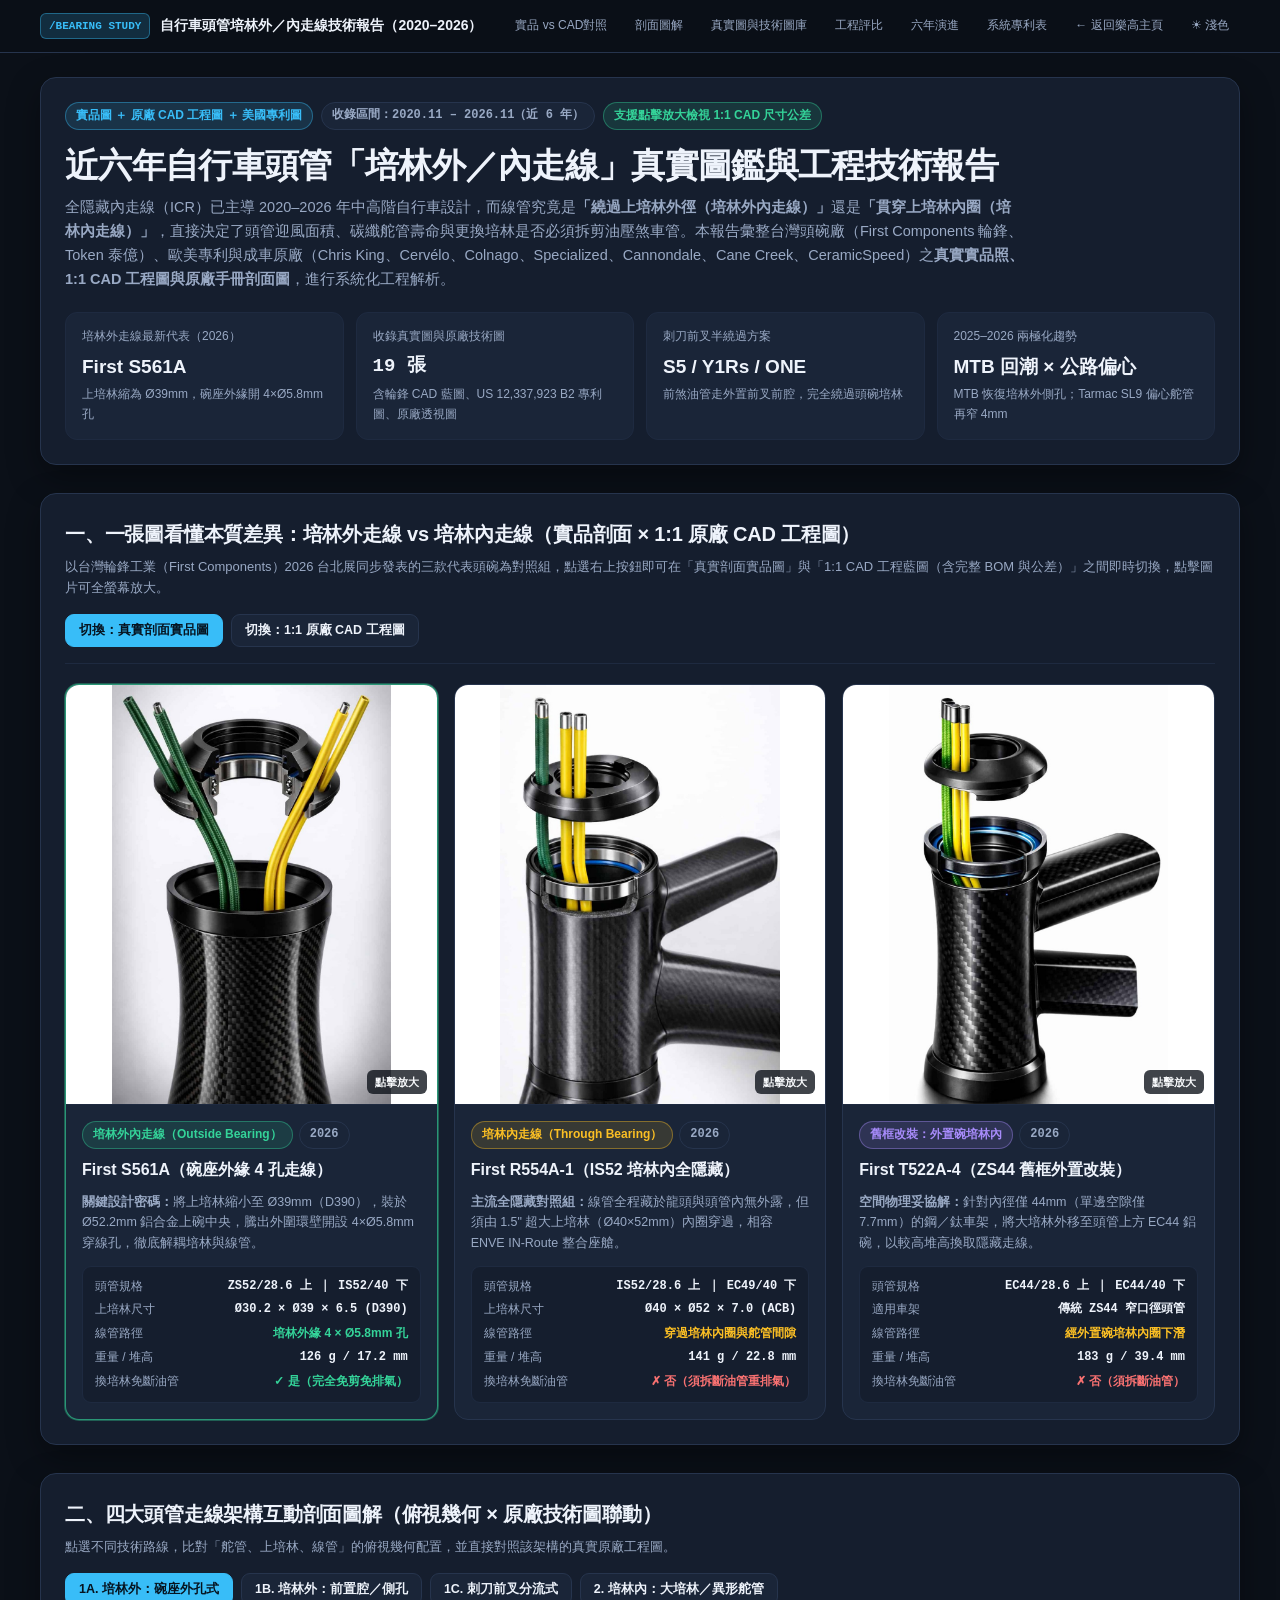
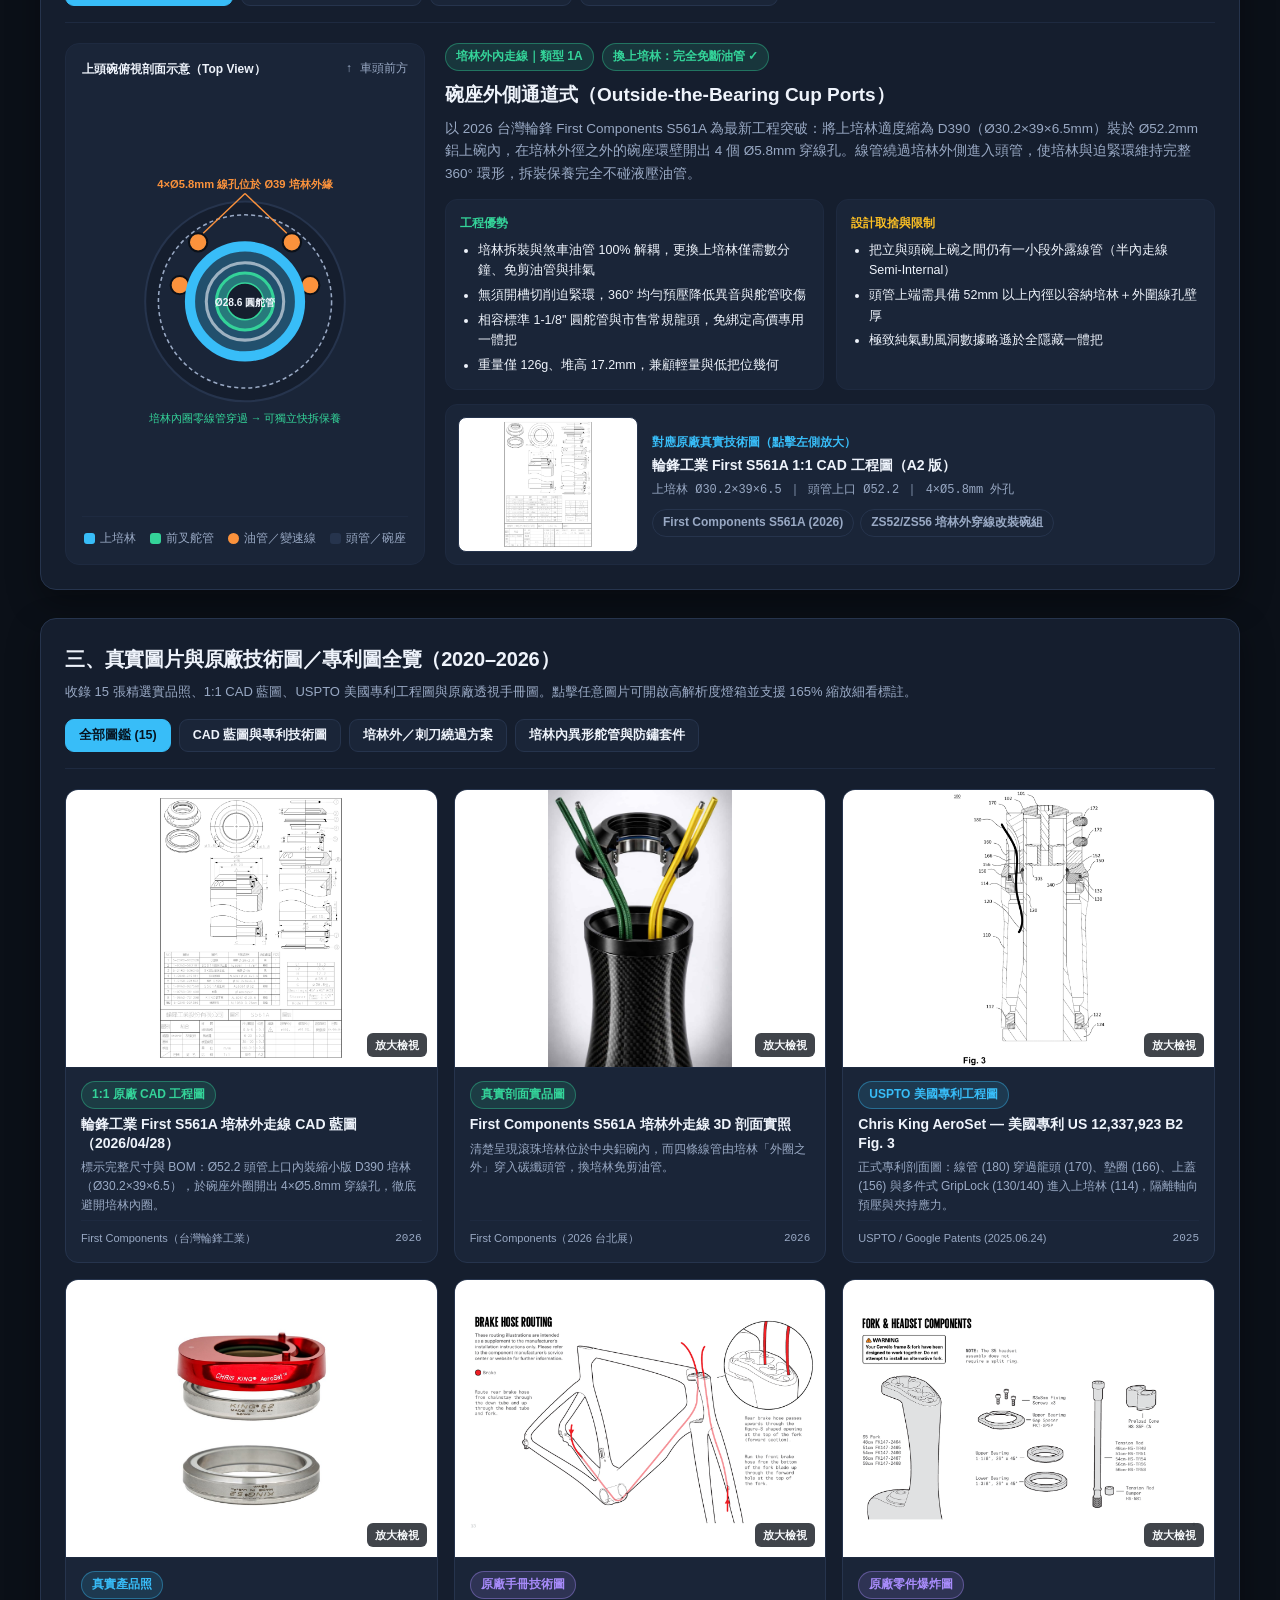
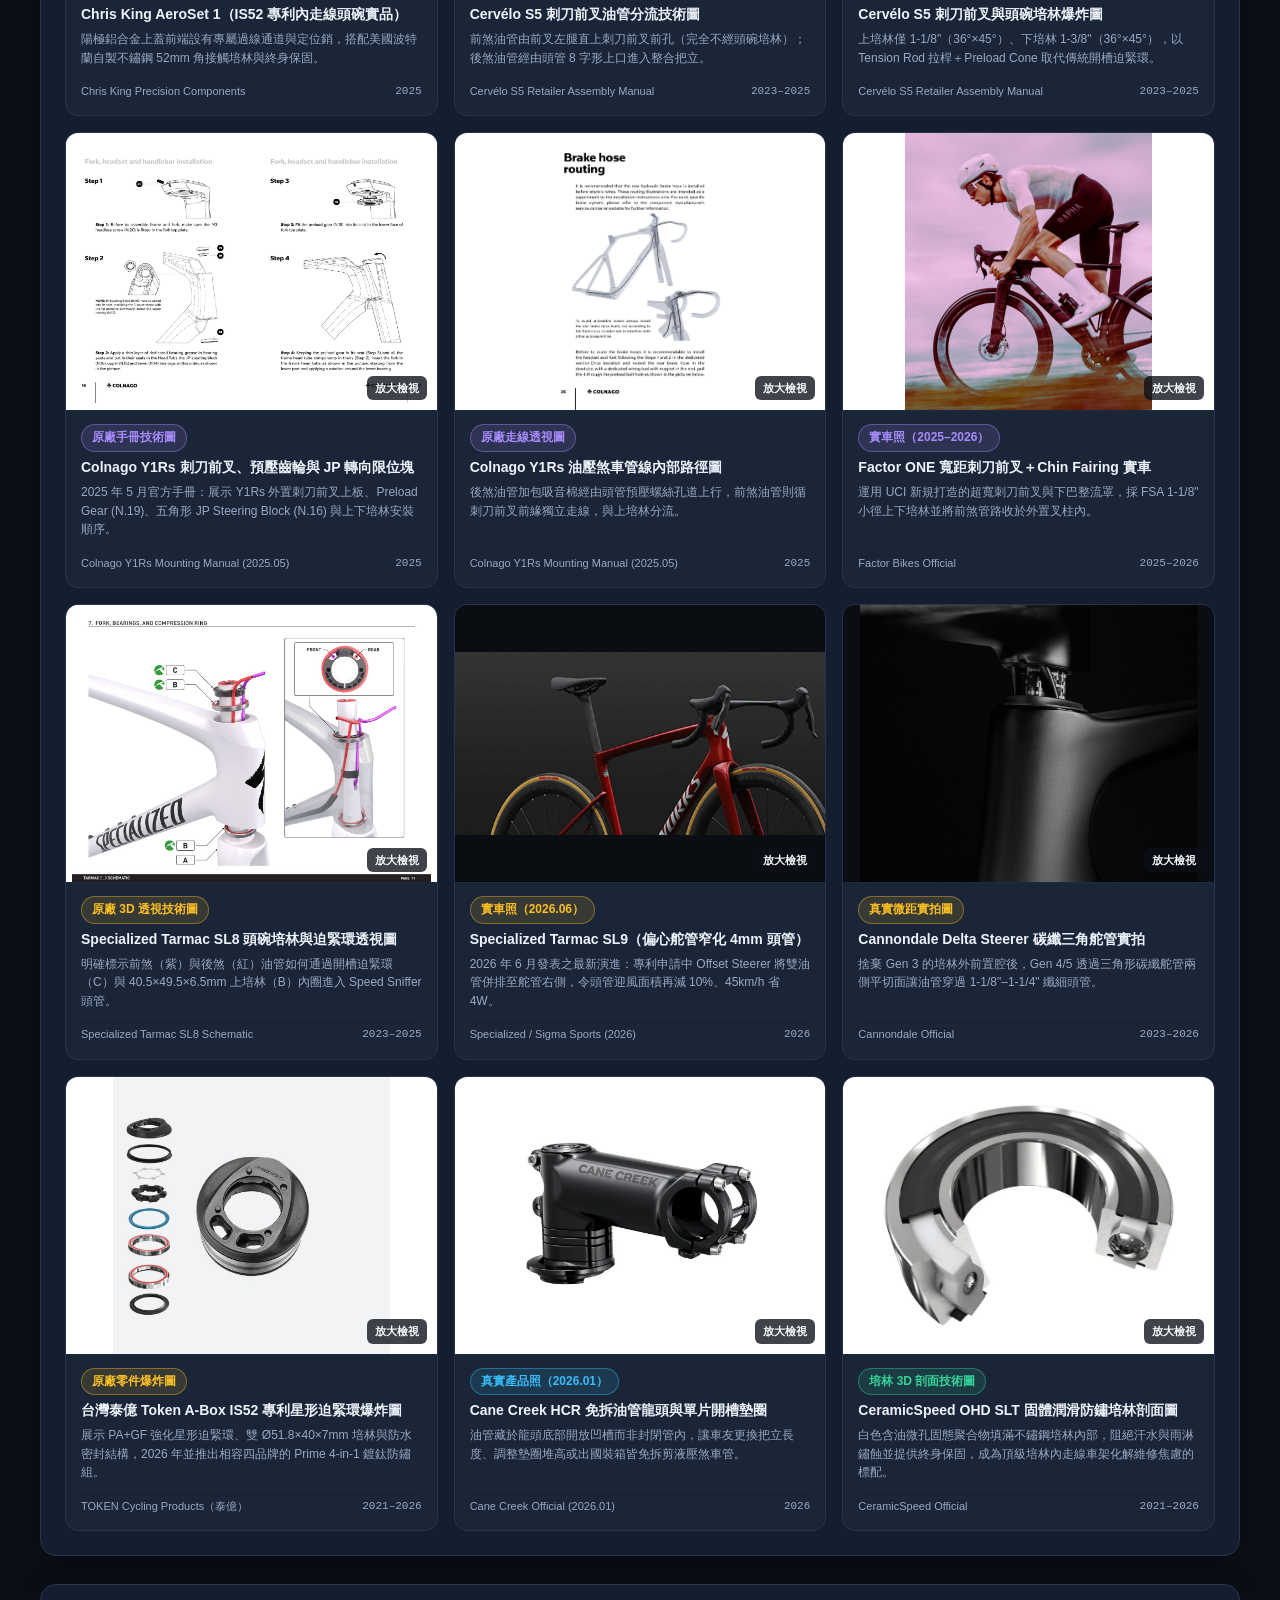
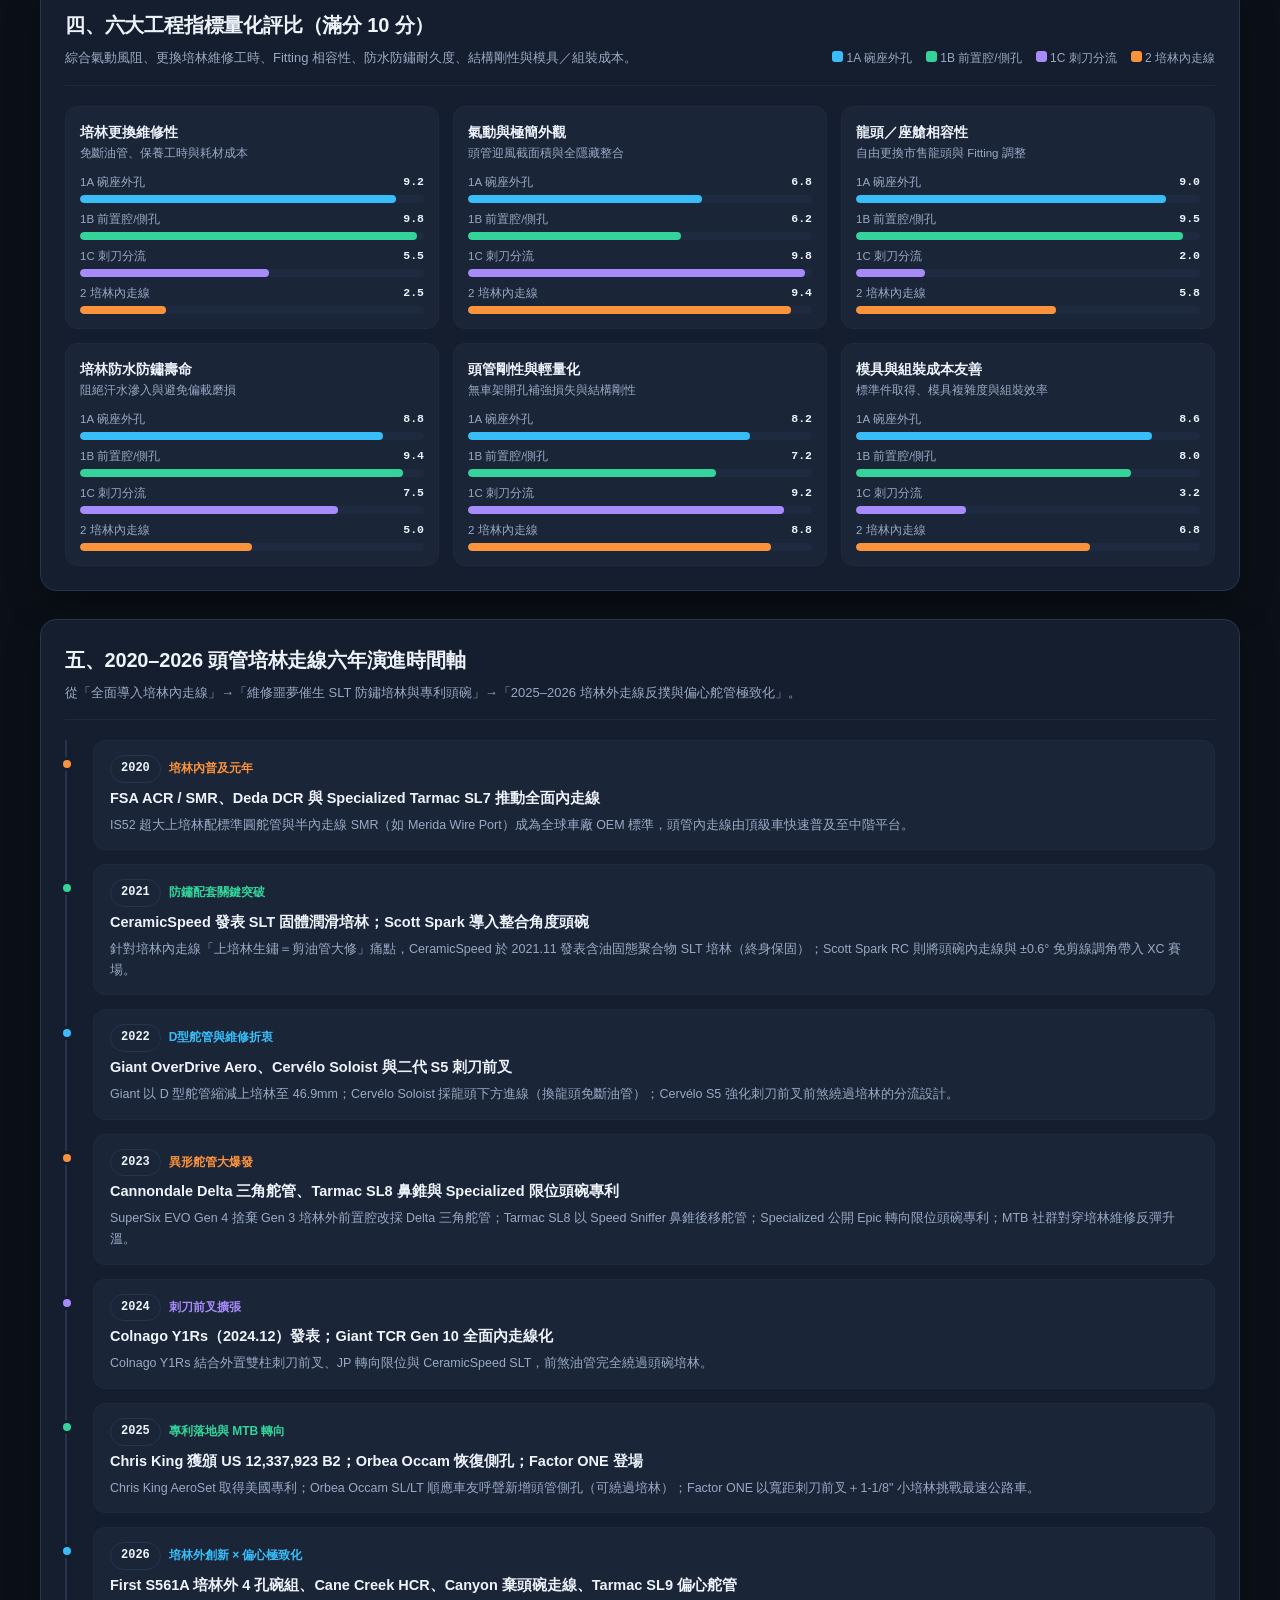
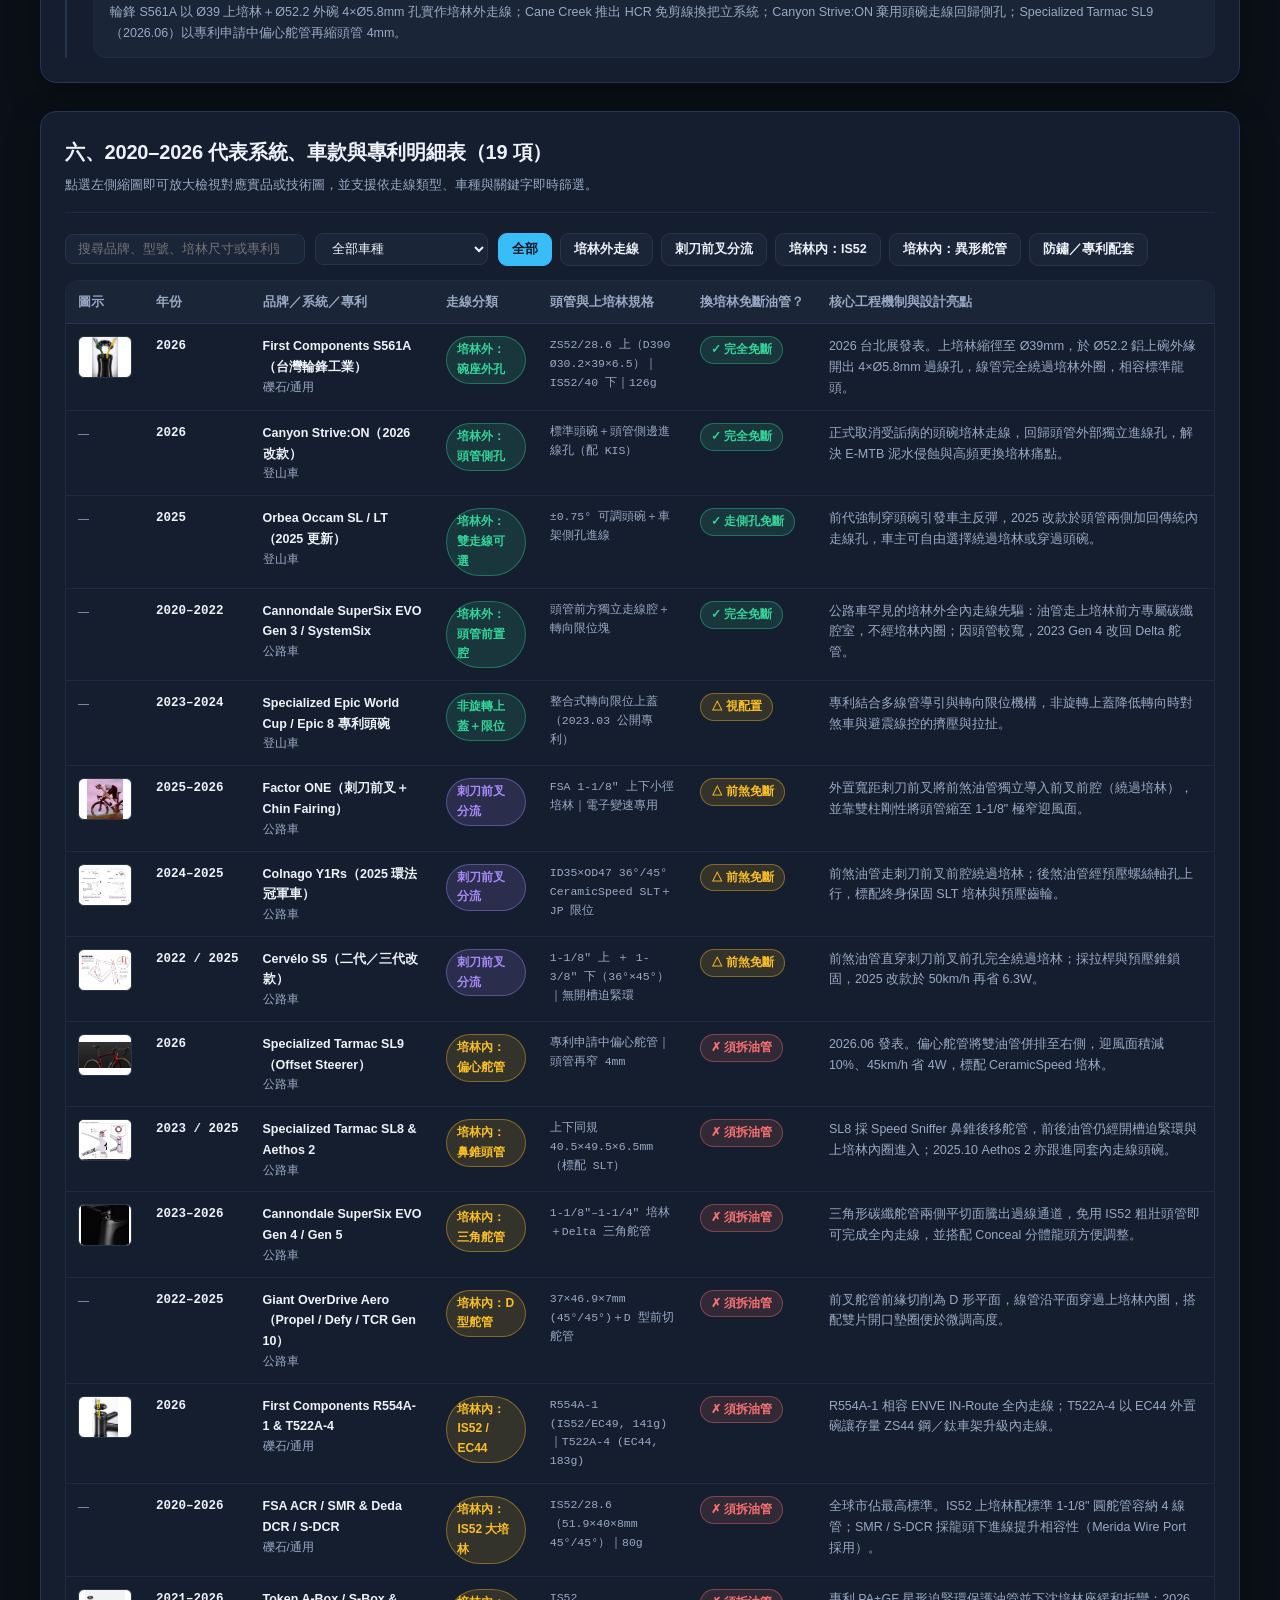
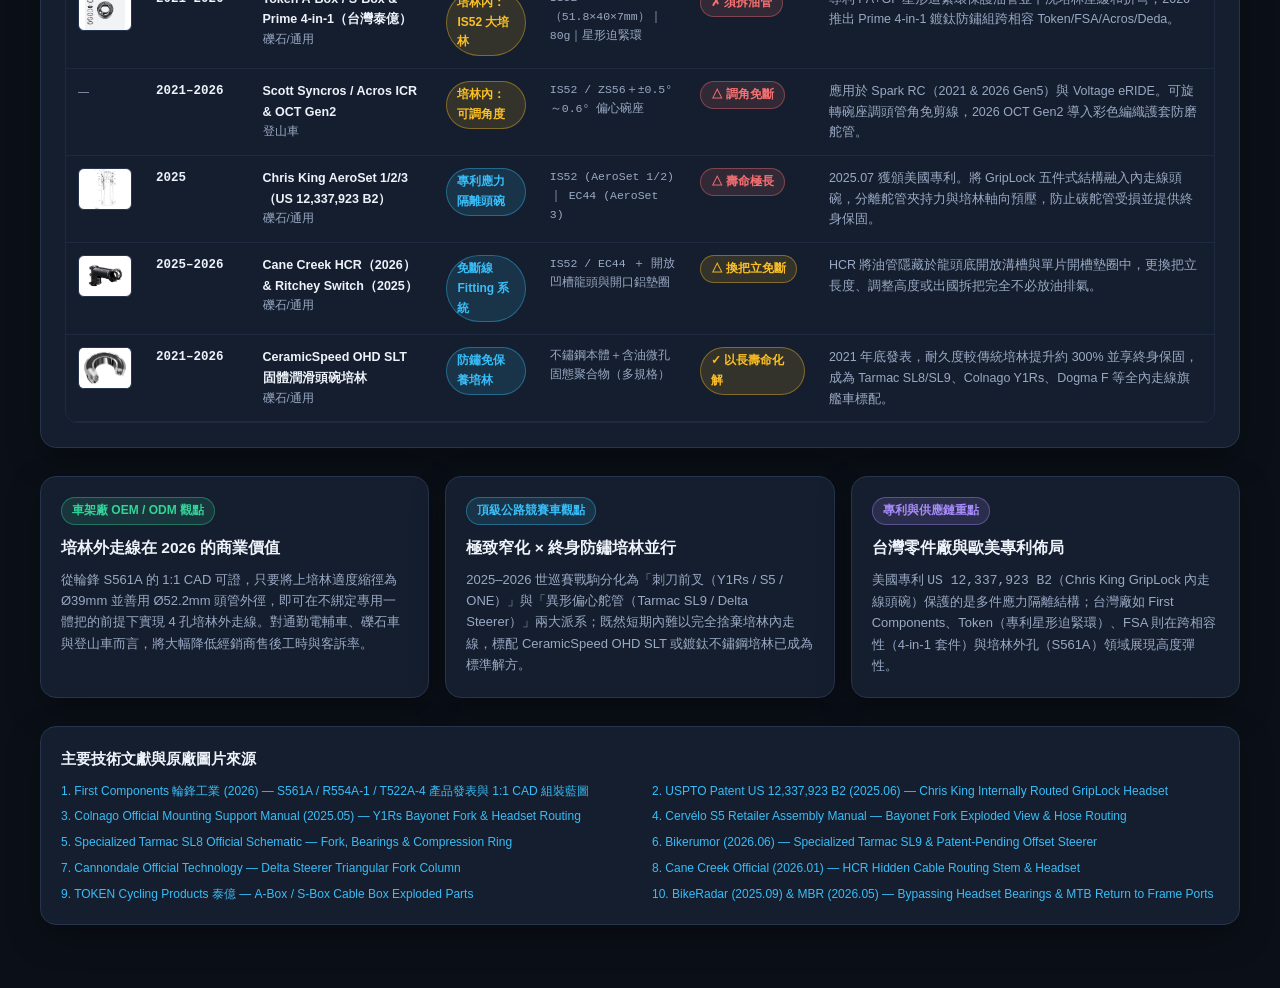
==== BEARING STUDY/index.html @ 6a5a7178 "feat(bearing-study): add 2020-2026 bicycle head tube bearing cable routing report with real photos, " ====
<!DOCTYPE html>
<html lang="zh-Hant" data-theme="dark">
<head>
  <meta charset="UTF-8" />
  <meta name="viewport" content="width=device-width, initial-scale=1.0" />
  <title>2020–2026 自行車頭管「培林外／內走線」工程圖鑑與技術報告｜BEARING STUDY</title>
  <style>
    :root {
      --bg: #0b1018;
      --bg-elev: #111826;
      --card: #151e2e;
      --card-2: #1a2538;
      --border: #26344d;
      --border-soft: #1e2a40;
      --fg: #eef3fb;
      --muted: #99a9c4;
      --primary: #38bdf8;
      --primary-fg: #06131f;
      --accent: #818cf8;
      --success: #34d399;
      --warning: #fbbf24;
      --danger: #f87171;
      --chart-1: #38bdf8;
      --chart-2: #34d399;
      --chart-3: #a78bfa;
      --chart-4: #fb923c;
      --chart-5: #f472b6;
      --shadow: 0 12px 32px rgba(0, 0, 0, 0.35);
      --img-bg: #ffffff;
    }
    [data-theme="light"] {
      --bg: #f4f7fb;
      --bg-elev: #ffffff;
      --card: #ffffff;
      --card-2: #f8fafd;
      --border: #d5dfed;
      --border-soft: #e5ecf5;
      --fg: #0f172a;
      --muted: #475569;
      --primary: #0284c7;
      --primary-fg: #ffffff;
      --accent: #4f46e5;
      --success: #059669;
      --warning: #d97706;
      --danger: #dc2626;
      --chart-1: #0284c7;
      --chart-2: #059669;
      --chart-3: #7c3aed;
      --chart-4: #ea580c;
      --chart-5: #db2777;
      --shadow: 0 8px 24px rgba(15, 23, 42, 0.08);
      --img-bg: #ffffff;
    }

    * { box-sizing: border-box; }
    html { scroll-behavior: smooth; }
    body {
      margin: 0;
      background: var(--bg);
      color: var(--fg);
      font-family: -apple-system, BlinkMacSystemFont, "Noto Sans TC", "PingFang TC", "Microsoft JhengHei", "Segoe UI", Roboto, sans-serif;
      font-size: 14px;
      line-height: 1.65;
      -webkit-font-smoothing: antialiased;
    }
    a { color: var(--primary); text-decoration: none; }
    a:hover { text-decoration: underline; }
    .mono { font-family: ui-monospace, SFMono-Regular, Menlo, Monaco, Consolas, monospace; }

    /* Top Nav */
    .topbar {
      position: sticky;
      top: 0;
      z-index: 40;
      backdrop-filter: blur(12px);
      background: color-mix(in srgb, var(--bg) 86%, transparent);
      border-bottom: 1px solid var(--border);
    }
    .topbar-inner {
      max-width: 1240px;
      margin: 0 auto;
      padding: 10px 20px;
      display: flex;
      align-items: center;
      justify-content: space-between;
      gap: 12px;
      flex-wrap: wrap;
    }
    .brand {
      display: flex;
      align-items: center;
      gap: 10px;
      font-weight: 700;
      font-size: 14px;
      color: var(--fg);
    }
    .brand-badge {
      padding: 3px 8px;
      border-radius: 6px;
      font-size: 11px;
      font-weight: 700;
      background: color-mix(in srgb, var(--primary) 18%, transparent);
      color: var(--primary);
      border: 1px solid color-mix(in srgb, var(--primary) 40%, transparent);
    }
    .nav-links {
      display: flex;
      align-items: center;
      gap: 6px;
      flex-wrap: wrap;
    }
    .nav-links a, .btn-ghost {
      padding: 5px 10px;
      border-radius: 7px;
      font-size: 12px;
      color: var(--muted);
      border: 1px solid transparent;
      background: transparent;
      cursor: pointer;
      transition: all 0.15s;
    }
    .nav-links a:hover, .btn-ghost:hover {
      color: var(--fg);
      background: var(--card-2);
      border-color: var(--border);
      text-decoration: none;
    }

    /* Layout */
    .container {
      max-width: 1240px;
      margin: 0 auto;
      padding: 24px 20px 64px;
      display: flex;
      flex-direction: column;
      gap: 28px;
    }
    .panel {
      background: var(--card);
      border: 1px solid var(--border);
      border-radius: 16px;
      padding: 24px;
      box-shadow: var(--shadow);
    }
    .section-head {
      display: flex;
      align-items: flex-end;
      justify-content: space-between;
      gap: 16px;
      flex-wrap: wrap;
      padding-bottom: 16px;
      margin-bottom: 20px;
      border-bottom: 1px solid var(--border-soft);
    }
    .section-head h2 {
      margin: 0;
      font-size: 20px;
      font-weight: 800;
      letter-spacing: -0.01em;
    }
    .section-head p {
      margin: 5px 0 0;
      color: var(--muted);
      font-size: 13px;
    }

    /* Hero */
    .hero-meta {
      display: flex;
      flex-wrap: wrap;
      gap: 8px;
      align-items: center;
      margin-bottom: 14px;
    }
    .pill {
      display: inline-flex;
      align-items: center;
      gap: 5px;
      padding: 3px 10px;
      border-radius: 999px;
      font-size: 12px;
      font-weight: 600;
      border: 1px solid var(--border);
      background: var(--card-2);
      color: var(--muted);
    }
    .pill.ok {
      color: var(--success);
      border-color: color-mix(in srgb, var(--success) 40%, transparent);
      background: color-mix(in srgb, var(--success) 13%, transparent);
    }
    .pill.warn {
      color: var(--warning);
      border-color: color-mix(in srgb, var(--warning) 40%, transparent);
      background: color-mix(in srgb, var(--warning) 13%, transparent);
    }
    .pill.err {
      color: var(--danger);
      border-color: color-mix(in srgb, var(--danger) 40%, transparent);
      background: color-mix(in srgb, var(--danger) 13%, transparent);
    }
    .pill.info {
      color: var(--primary);
      border-color: color-mix(in srgb, var(--primary) 40%, transparent);
      background: color-mix(in srgb, var(--primary) 13%, transparent);
    }
    .pill.purple {
      color: var(--chart-3);
      border-color: color-mix(in srgb, var(--chart-3) 40%, transparent);
      background: color-mix(in srgb, var(--chart-3) 14%, transparent);
    }

    .hero h1 {
      margin: 0 0 10px;
      font-size: clamp(24px, 3vw, 34px);
      line-height: 1.25;
      font-weight: 900;
      letter-spacing: -0.02em;
    }
    .hero-lead {
      margin: 0;
      color: var(--muted);
      font-size: 14.5px;
      max-width: 960px;
    }
    .kpi-grid {
      display: grid;
      grid-template-columns: repeat(4, minmax(0, 1fr));
      gap: 12px;
      margin-top: 20px;
    }
    .kpi {
      background: var(--card-2);
      border: 1px solid var(--border-soft);
      border-radius: 12px;
      padding: 14px 16px;
    }
    .kpi-label { font-size: 12px; color: var(--muted); }
    .kpi-val { font-size: 19px; font-weight: 800; margin-top: 4px; color: var(--fg); }
    .kpi-sub { font-size: 12px; color: var(--muted); margin-top: 3px; }

    /* Buttons & Tabs */
    .btn-group { display: flex; flex-wrap: wrap; gap: 8px; }
    .tab-btn {
      padding: 7px 13px;
      border-radius: 9px;
      border: 1px solid var(--border);
      background: var(--card-2);
      color: var(--fg);
      font-size: 12.5px;
      font-weight: 600;
      cursor: pointer;
      transition: all 0.15s;
    }
    .tab-btn:hover { border-color: var(--primary); }
    .tab-btn[data-active="true"] {
      background: var(--primary);
      color: var(--primary-fg);
      border-color: var(--primary);
    }

    /* Showdown 3-Column Comparison Cards */
    .grid-3 {
      display: grid;
      grid-template-columns: repeat(3, minmax(0, 1fr));
      gap: 16px;
    }
    .grid-2 {
      display: grid;
      grid-template-columns: repeat(2, minmax(0, 1fr));
      gap: 18px;
    }
    .compare-card {
      background: var(--card-2);
      border: 1px solid var(--border);
      border-radius: 14px;
      overflow: hidden;
      display: flex;
      flex-direction: column;
    }
    .compare-card.highlight {
      border-color: color-mix(in srgb, var(--success) 65%, transparent);
      box-shadow: 0 0 0 1px color-mix(in srgb, var(--success) 35%, transparent);
    }
    .media-box {
      position: relative;
      background: var(--img-bg);
      aspect-ratio: 4 / 3;
      overflow: hidden;
      cursor: zoom-in;
      border-bottom: 1px solid var(--border-soft);
      display: flex;
      align-items: center;
      justify-content: center;
    }
    .media-box.tall { aspect-ratio: 3 / 3.4; }
    .media-box.dark-bg { background: #0a0d12; }
    .media-box img {
      width: 100%;
      height: 100%;
      object-fit: contain;
      display: block;
      transition: transform 0.25s ease;
    }
    .media-box:hover img { transform: scale(1.03); }
    .zoom-hint {
      position: absolute;
      right: 10px;
      bottom: 10px;
      padding: 3px 8px;
      border-radius: 6px;
      font-size: 11px;
      font-weight: 600;
      background: rgba(11, 16, 24, 0.78);
      color: #f8fafc;
      pointer-events: none;
    }
    .compare-body {
      padding: 16px;
      display: flex;
      flex-direction: column;
      gap: 8px;
      flex: 1;
    }
    .compare-body h3 { margin: 0; font-size: 16px; font-weight: 800; }
    .compare-body p { margin: 0; font-size: 12.5px; color: var(--muted); }
    .spec-list {
      margin: 4px 0 0;
      padding: 10px 12px;
      background: var(--card);
      border: 1px solid var(--border-soft);
      border-radius: 9px;
      font-size: 12px;
      display: grid;
      gap: 4px;
    }
    .spec-row { display: flex; justify-content: space-between; gap: 8px; }
    .spec-row span:first-child { color: var(--muted); }
    .spec-row span:last-child { font-weight: 600; text-align: right; }

    /* Interactive Explorer */
    .explorer-grid {
      display: grid;
      grid-template-columns: 360px 1fr;
      gap: 20px;
      align-items: stretch;
    }
    .svg-card {
      background: var(--card-2);
      border: 1px solid var(--border-soft);
      border-radius: 14px;
      padding: 16px;
      display: flex;
      flex-direction: column;
      justify-content: space-between;
    }
    .legend {
      display: flex;
      flex-wrap: wrap;
      justify-content: center;
      gap: 10px 14px;
      padding-top: 12px;
      border-top: 1px solid var(--border-soft);
      font-size: 11.5px;
      color: var(--muted);
    }
    .legend span { display: inline-flex; align-items: center; gap: 5px; }
    .swatch { width: 11px; height: 11px; border-radius: 3px; display: inline-block; }

    .detail-box {
      display: flex;
      flex-direction: column;
      gap: 14px;
    }
    .pro-con {
      display: grid;
      grid-template-columns: 1fr 1fr;
      gap: 12px;
    }
    .subcard {
      background: var(--card-2);
      border: 1px solid var(--border-soft);
      border-radius: 12px;
      padding: 14px;
    }
    .subcard ul {
      margin: 6px 0 0;
      padding-left: 18px;
      font-size: 12.5px;
      color: var(--fg);
      display: grid;
      gap: 4px;
    }
    .ref-strip {
      display: grid;
      grid-template-columns: 180px 1fr;
      gap: 14px;
      background: var(--card-2);
      border: 1px solid var(--border-soft);
      border-radius: 12px;
      padding: 12px;
      align-items: center;
    }
    .ref-thumb {
      background: #ffffff;
      border-radius: 8px;
      overflow: hidden;
      aspect-ratio: 4 / 3;
      cursor: zoom-in;
      border: 1px solid var(--border);
    }
    .ref-thumb img { width: 100%; height: 100%; object-fit: contain; display: block; }

    /* Visual Gallery */
    .gallery-grid {
      display: grid;
      grid-template-columns: repeat(3, minmax(0, 1fr));
      gap: 16px;
    }
    .gal-card {
      background: var(--card-2);
      border: 1px solid var(--border);
      border-radius: 13px;
      overflow: hidden;
      display: flex;
      flex-direction: column;
      transition: transform 0.18s, border-color 0.18s;
    }
    .gal-card:hover {
      transform: translateY(-2px);
      border-color: var(--primary);
    }
    .gal-body {
      padding: 13px 15px 15px;
      display: flex;
      flex-direction: column;
      gap: 6px;
      flex: 1;
    }
    .gal-title { font-size: 14px; font-weight: 800; color: var(--fg); line-height: 1.35; }
    .gal-desc { font-size: 12px; color: var(--muted); line-height: 1.55; }
    .gal-foot {
      margin-top: auto;
      padding-top: 8px;
      border-top: 1px solid var(--border-soft);
      font-size: 11px;
      color: var(--muted);
      display: flex;
      justify-content: space-between;
      gap: 8px;
    }

    /* Metrics */
    .metrics-grid {
      display: grid;
      grid-template-columns: repeat(3, minmax(0, 1fr));
      gap: 14px;
    }
    .bar-track {
      height: 8px;
      border-radius: 999px;
      background: var(--border-soft);
      overflow: hidden;
    }
    .bar-fill {
      height: 100%;
      border-radius: 999px;
    }

    /* Timeline */
    .timeline {
      position: relative;
      padding-left: 26px;
      border-left: 2px solid var(--border);
      display: flex;
      flex-direction: column;
      gap: 14px;
    }
    .tl-item {
      position: relative;
      background: var(--card-2);
      border: 1px solid var(--border-soft);
      border-radius: 12px;
      padding: 14px 16px;
    }
    .tl-dot {
      position: absolute;
      left: -34px;
      top: 16px;
      width: 14px;
      height: 14px;
      border-radius: 50%;
      border: 3px solid var(--card);
    }

    /* Table */
    .controls {
      display: flex;
      flex-wrap: wrap;
      gap: 10px;
      align-items: center;
      margin-bottom: 14px;
    }
    .input, .select {
      padding: 7px 12px;
      border-radius: 8px;
      border: 1px solid var(--border);
      background: var(--card-2);
      color: var(--fg);
      font-size: 12.5px;
    }
    .input { min-width: 240px; }
    .table-wrap {
      overflow-x: auto;
      border: 1px solid var(--border-soft);
      border-radius: 12px;
    }
    table {
      width: 100%;
      border-collapse: collapse;
      font-size: 12.5px;
    }
    thead th {
      background: var(--card-2);
      color: var(--muted);
      font-weight: 700;
      text-align: left;
      padding: 11px 12px;
      border-bottom: 1px solid var(--border);
      white-space: nowrap;
    }
    tbody td {
      padding: 12px;
      border-bottom: 1px solid var(--border-soft);
      vertical-align: top;
    }
    tbody tr:hover { background: var(--card-2); }
    .mini-thumb {
      width: 54px;
      height: 42px;
      object-fit: contain;
      background: #ffffff;
      border-radius: 6px;
      border: 1px solid var(--border);
      cursor: zoom-in;
      display: block;
    }

    /* Lightbox Modal */
    .lightbox {
      position: fixed;
      inset: 0;
      z-index: 100;
      background: rgba(5, 9, 16, 0.92);
      backdrop-filter: blur(8px);
      display: none;
      flex-direction: column;
      padding: 16px;
    }
    .lightbox.open { display: flex; }
    .lb-bar {
      display: flex;
      align-items: center;
      justify-content: space-between;
      gap: 12px;
      color: #f1f5f9;
      padding-bottom: 10px;
      flex-wrap: wrap;
    }
    .lb-actions { display: flex; gap: 8px; align-items: center; }
    .lb-btn {
      padding: 6px 12px;
      border-radius: 8px;
      border: 1px solid rgba(255,255,255,0.22);
      background: rgba(255,255,255,0.08);
      color: #f8fafc;
      font-size: 12px;
      font-weight: 600;
      cursor: pointer;
    }
    .lb-btn:hover { background: rgba(255,255,255,0.18); }
    .lb-stage {
      flex: 1;
      overflow: auto;
      display: flex;
      align-items: center;
      justify-content: center;
      border-radius: 12px;
      background: rgba(255,255,255,0.04);
      border: 1px solid rgba(255,255,255,0.12);
      padding: 12px;
    }
    .lb-stage img {
      max-width: 100%;
      max-height: 78vh;
      object-fit: contain;
      background: #ffffff;
      border-radius: 8px;
      transition: transform 0.2s;
    }
    .lb-stage.zoomed {
      align-items: flex-start;
      justify-content: flex-start;
    }
    .lb-stage.zoomed img {
      max-width: none;
      max-height: none;
      width: 165%;
      cursor: zoom-out;
    }
    .lb-caption {
      margin-top: 10px;
      color: #cbd5e1;
      font-size: 13px;
      text-align: center;
      max-width: 960px;
      align-self: center;
    }

    @media (max-width: 980px) {
      .kpi-grid { grid-template-columns: repeat(2, 1fr); }
      .grid-3, .gallery-grid, .metrics-grid { grid-template-columns: repeat(2, 1fr); }
      .explorer-grid { grid-template-columns: 1fr; }
    }
    @media (max-width: 640px) {
      .kpi-grid, .grid-3, .grid-2, .gallery-grid, .metrics-grid, .pro-con, .ref-strip {
        grid-template-columns: 1fr;
      }
      .panel { padding: 16px; }
    }
  </style>
</head>
<body>

  <!-- Top Navigation -->
  <nav class="topbar">
    <div class="topbar-inner">
      <div class="brand">
        <span class="brand-badge mono">/BEARING STUDY</span>
        <span>自行車頭管培林外／內走線技術報告（2020–2026）</span>
      </div>
      <div class="nav-links">
        <a href="#showdown">實品 vs CAD對照</a>
        <a href="#explorer">剖面圖解</a>
        <a href="#gallery">真實圖與技術圖庫</a>
        <a href="#metrics">工程評比</a>
        <a href="#timeline">六年演進</a>
        <a href="#database">系統專利表</a>
        <a href="../">← 返回樂高主頁</a>
        <button type="button" class="btn-ghost" id="theme-toggle" title="切換深色／淺色模式">☀ 淺色</button>
      </div>
    </div>
  </nav>

  <main class="container">

    <!-- HERO -->
    <section class="panel hero">
      <div class="hero-meta">
        <span class="pill info">實品圖 ＋ 原廠 CAD 工程圖 ＋ 美國專利圖</span>
        <span class="pill mono">收錄區間：2020.11 – 2026.11（近 6 年）</span>
        <span class="pill ok">支援點擊放大檢視 1:1 CAD 尺寸公差</span>
      </div>
      <h1>近六年自行車頭管「培林外／內走線」真實圖鑑與工程技術報告</h1>
      <p class="hero-lead">
        全隱藏內走線（ICR）已主導 2020–2026 年中高階自行車設計，而線管究竟是<strong>「繞過上培林外徑（培林外內走線）」</strong>還是<strong>「貫穿上培林內圈（培林內走線）」</strong>，直接決定了頭管迎風面積、碳纖舵管壽命與更換培林是否必須拆剪油壓煞車管。本報告彙整台灣頭碗廠（First Components 輪鋒、Token 泰億）、歐美專利與成車原廠（Chris King、Cervélo、Colnago、Specialized、Cannondale、Cane Creek、CeramicSpeed）之<strong>真實實品照、1:1 CAD 工程圖與原廠手冊剖面圖</strong>，進行系統化工程解析。
      </p>

      <div class="kpi-grid">
        <div class="kpi">
          <div class="kpi-label">培林外走線最新代表（2026）</div>
          <div class="kpi-val">First S561A</div>
          <div class="kpi-sub">上培林縮為 Ø39mm，碗座外緣開 4×Ø5.8mm 孔</div>
        </div>
        <div class="kpi">
          <div class="kpi-label">收錄真實圖與原廠技術圖</div>
          <div class="kpi-val mono">19 張</div>
          <div class="kpi-sub">含輪鋒 CAD 藍圖、US 12,337,923 B2 專利圖、原廠透視圖</div>
        </div>
        <div class="kpi">
          <div class="kpi-label">刺刀前叉半繞過方案</div>
          <div class="kpi-val">S5 / Y1Rs / ONE</div>
          <div class="kpi-sub">前煞油管走外置前叉前腔，完全繞過頭碗培林</div>
        </div>
        <div class="kpi">
          <div class="kpi-label">2025–2026 兩極化趨勢</div>
          <div class="kpi-val">MTB 回潮 × 公路偏心</div>
          <div class="kpi-sub">MTB 恢復培林外側孔；Tarmac SL9 偏心舵管再窄 4mm</div>
        </div>
      </div>
    </section>

    <!-- SECTION 1: SIDE-BY-SIDE REAL PHOTO vs 1:1 CAD BLUEPRINT SHOWDOWN -->
    <section class="panel" id="showdown">
      <div class="section-head">
        <div>
          <h2>一、一張圖看懂本質差異：培林外走線 vs 培林內走線（實品剖面 × 1:1 原廠 CAD 工程圖）</h2>
          <p>以台灣輪鋒工業（First Components）2026 台北展同步發表的三款代表頭碗為對照組，點選右上按鈕即可在「真實剖面實品圖」與「1:1 CAD 工程藍圖（含完整 BOM 與公差）」之間即時切換，點擊圖片可全螢幕放大。</p>
        </div>
        <div class="btn-group" id="showdown-mode">
          <button type="button" class="tab-btn" data-mode="photo" data-active="true">切換：真實剖面實品圖</button>
          <button type="button" class="tab-btn" data-mode="cad" data-active="false">切換：1:1 原廠 CAD 工程圖</button>
        </div>
      </div>

      <div class="grid-3">
        <!-- Card 1: S561A Outside Bearing -->
        <article class="compare-card highlight">
          <div class="media-box tall" data-lb-src="./images/first-s561-outside-cutaway.jpg" data-lb-title="First Components S561A — 培林外內走線剖面實品圖（2026）" data-lb-cap="清楚可見綠／黃四條線管完全走在上培林（D390，Ø30.2×39×6.5mm）外圈之外的碗座孔道中，拆換上培林無需拆剪液壓油管。來源：First Components（輪鋒工業）">
            <img class="showdown-img" data-photo="./images/first-s561-outside-cutaway.jpg" data-cad="./images/cad-first-s561a-blueprint.png" data-photo-title="First Components S561A — 培林外內走線剖面實品圖（2026）" data-cad-title="First Components S561A — 輪鋒工業 1:1 原廠 CAD 工程組裝圖（2026/04/28 A2 版）" data-photo-cap="四條線管通過上碗外緣孔洞，完全不經過滾珠培林內圈。來源：First Components" data-cad-cap="CAD 圖揭露核心幾何：頭管上口 Ø52.2mm，上培林縮小為 D390（Ø30.2×39×6.5mm），利用 Ø39～Ø52.2mm 環形壁厚開出 4 個 Ø5.8mm 培林外過線孔，總堆高 17.2mm。來源：輪鋒工業股份有限公司" src="./images/first-s561-outside-cutaway.jpg" alt="First Components S561A 培林外走線剖面圖" />
            <span class="zoom-hint">點擊放大</span>
          </div>
          <div class="compare-body">
            <div style="display:flex;gap:6px;flex-wrap:wrap;">
              <span class="pill ok">培林外內走線（Outside Bearing）</span>
              <span class="pill mono">2026</span>
            </div>
            <h3>First S561A（碗座外緣 4 孔走線）</h3>
            <p><strong>關鍵設計密碼：</strong>將上培林縮小至 Ø39mm（D390），裝於 Ø52.2mm 鋁合金上碗中央，騰出外圍環壁開設 4×Ø5.8mm 穿線孔，徹底解耦培林與線管。</p>
            <div class="spec-list">
              <div class="spec-row"><span>頭管規格</span><span class="mono">ZS52/28.6 上 ｜ IS52/40 下</span></div>
              <div class="spec-row"><span>上培林尺寸</span><span class="mono">Ø30.2 × Ø39 × 6.5 (D390)</span></div>
              <div class="spec-row"><span>線管路徑</span><span style="color:var(--success)">培林外緣 4 × Ø5.8mm 孔</span></div>
              <div class="spec-row"><span>重量 / 堆高</span><span class="mono">126 g / 17.2 mm</span></div>
              <div class="spec-row"><span>換培林免斷油管</span><span style="color:var(--success)">✓ 是（完全免剪免排氣）</span></div>
            </div>
          </div>
        </article>

        <!-- Card 2: R554A-1 Inside Bearing -->
        <article class="compare-card">
          <div class="media-box tall" data-lb-src="./images/first-r554a1-inside-cutaway.jpg" data-lb-title="First Components R554A-1 — 培林內全隱藏走線剖面實品圖（2026）" data-lb-cap="典型全內走線對照組：四條線管由上蓋進入後直接貫穿 Ø40×52×7mm 上培林內圈（位於培林與 Ø28.6 舵管之間），相容 ENVE IN-Route 龍頭。來源：First Components">
            <img class="showdown-img" data-photo="./images/first-r554a1-inside-cutaway.jpg" data-cad="./images/cad-first-r554a1-blueprint.png" data-photo-title="First Components R554A-1 — 培林內全隱藏走線剖面實品圖（2026）" data-cad-title="First Components R554A-1 — 輪鋒工業 1:1 原廠 CAD 工程組裝圖（A3 版）" data-photo-cap="線管由特規上蓋導入後直接穿過 Ø40×52×7mm 上培林內圈。來源：First Components" data-cad-cap="CAD 圖顯示上、下皆為 Ø40×52×7mm 培林（45°×45° ACB），線管穿過上塞 Ø6.8/8mm 開槽並通過上培林內徑進入頭管，總堆高 22.8mm。來源：輪鋒工業股份有限公司" src="./images/first-r554a1-inside-cutaway.jpg" alt="First Components R554A-1 培林內走線剖面圖" />
            <span class="zoom-hint">點擊放大</span>
          </div>
          <div class="compare-body">
            <div style="display:flex;gap:6px;flex-wrap:wrap;">
              <span class="pill warn">培林內走線（Through Bearing）</span>
              <span class="pill mono">2026</span>
            </div>
            <h3>First R554A-1（IS52 培林內全隱藏）</h3>
            <p><strong>主流全隱藏對照組：</strong>線管全程藏於龍頭與頭管內無外露，但須由 1.5" 超大上培林（Ø40×52mm）內圈穿過，相容 ENVE IN-Route 整合座艙。</p>
            <div class="spec-list">
              <div class="spec-row"><span>頭管規格</span><span class="mono">IS52/28.6 上 ｜ EC49/40 下</span></div>
              <div class="spec-row"><span>上培林尺寸</span><span class="mono">Ø40 × Ø52 × 7.0 (ACB)</span></div>
              <div class="spec-row"><span>線管路徑</span><span style="color:var(--warning)">穿過培林內圈與舵管間隙</span></div>
              <div class="spec-row"><span>重量 / 堆高</span><span class="mono">141 g / 22.8 mm</span></div>
              <div class="spec-row"><span>換培林免斷油管</span><span style="color:var(--danger)">✗ 否（須拆斷油管重排氣）</span></div>
            </div>
          </div>
        </article>

        <!-- Card 3: T522A-4 ZS44 Retrofit -->
        <article class="compare-card">
          <div class="media-box tall" data-lb-src="./images/first-t522a4-ec44-cutaway.jpg" data-lb-title="First Components T522A-4 — ZS44 窄頭管外置 EC44 內走線實品圖（2026）" data-lb-cap="為傳統鋼管／鈦合金 ZS44（內徑 44mm）非內走線車架打造的改裝方案：將培林外移至 EC44 外置鋁碗內以騰出培林內過線空間。來源：First Components">
            <img class="showdown-img" data-photo="./images/first-t522a4-ec44-cutaway.jpg" data-cad="./images/cad-first-t522a4-blueprint.png" data-photo-title="First Components T522A-4 — ZS44 窄頭管外置 EC44 內走線實品圖（2026）" data-cad-title="First Components T522A-4 — 輪鋒工業 1:1 原廠 CAD 工程組裝圖（A1 版）" data-photo-cap="透過外置 EC44 上碗座，讓原本僅有 44mm 內徑的傳統頭管得以在培林內側走線。來源：First Components" data-cad-cap="CAD 圖清楚標示 EC44 上下鋁碗外置結構，總堆高 39.4mm（換取窄頭管的過線淨空）。來源：輪鋒工業股份有限公司" src="./images/first-t522a4-ec44-cutaway.jpg" alt="First Components T522A-4 外置碗內走線剖面圖" />
            <span class="zoom-hint">點擊放大</span>
          </div>
          <div class="compare-body">
            <div style="display:flex;gap:6px;flex-wrap:wrap;">
              <span class="pill purple">舊框改裝：外置碗培林內</span>
              <span class="pill mono">2026</span>
            </div>
            <h3>First T522A-4（ZS44 舊框外置改裝）</h3>
            <p><strong>空間物理妥協解：</strong>針對內徑僅 44mm（單邊空隙僅 7.7mm）的鋼／鈦車架，將大培林外移至頭管上方 EC44 鋁碗，以較高堆高換取隱藏走線。</p>
            <div class="spec-list">
              <div class="spec-row"><span>頭管規格</span><span class="mono">EC44/28.6 上 ｜ EC44/40 下</span></div>
              <div class="spec-row"><span>適用車架</span><span class="mono">傳統 ZS44 窄口徑頭管</span></div>
              <div class="spec-row"><span>線管路徑</span><span style="color:var(--warning)">經外置碗培林內圈下潛</span></div>
              <div class="spec-row"><span>重量 / 堆高</span><span class="mono">183 g / 39.4 mm</span></div>
              <div class="spec-row"><span>換培林免斷油管</span><span style="color:var(--danger)">✗ 否（須拆斷油管）</span></div>
            </div>
          </div>
        </article>
      </div>
    </section>

    <!-- SECTION 2: INTERACTIVE ARCHITECTURE CROSS-SECTION EXPLORER -->
    <section class="panel" id="explorer">
      <div class="section-head">
        <div>
          <h2>二、四大頭管走線架構互動剖面圖解（俯視幾何 × 原廠技術圖聯動）</h2>
          <p>點選不同技術路線，比對「舵管、上培林、線管」的俯視幾何配置，並直接對照該架構的真實原廠工程圖。</p>
        </div>
        <div class="btn-group" id="arch-tabs">
          <button type="button" class="tab-btn" data-arch="cup-outside" data-active="true">1A. 培林外：碗座外孔式</button>
          <button type="button" class="tab-btn" data-arch="frame-cavity" data-active="false">1B. 培林外：前置腔／側孔</button>
          <button type="button" class="tab-btn" data-arch="bayonet" data-active="false">1C. 刺刀前叉分流式</button>
          <button type="button" class="tab-btn" data-arch="through-bearing" data-active="false">2. 培林內：大培林／異形舵管</button>
        </div>
      </div>

      <div class="explorer-grid">
        <div class="svg-card">
          <div style="display:flex;justify-content:space-between;font-size:12px;color:var(--muted);margin-bottom:6px;">
            <strong style="color:var(--fg)">上頭碗俯視剖面示意（Top View）</strong>
            <span class="mono">↑ 車頭前方</span>
          </div>
          <svg id="arch-svg" viewBox="0 0 320 260" style="width:100%;height:auto;display:block;" aria-label="頭管剖面圖"></svg>
          <div class="legend">
            <span><i class="swatch" style="background:var(--chart-1)"></i>上培林</span>
            <span><i class="swatch" style="background:var(--chart-2)"></i>前叉舵管</span>
            <span><i class="swatch" style="background:var(--chart-4);border-radius:50%"></i>油管／變速線</span>
            <span><i class="swatch" style="background:var(--border)"></i>頭管／碗座</span>
          </div>
        </div>

        <div class="detail-box">
          <div>
            <div style="display:flex;gap:8px;flex-wrap:wrap;margin-bottom:8px;">
              <span id="arch-badge" class="pill"></span>
              <span id="arch-service-tag" class="pill"></span>
            </div>
            <h3 id="arch-title" style="margin:0 0 8px;font-size:19px;font-weight:800;"></h3>
            <p id="arch-desc" style="margin:0;color:var(--muted);font-size:13.5px;"></p>
          </div>

          <div class="pro-con">
            <div class="subcard">
              <div style="font-size:12px;font-weight:700;color:var(--success)">工程優勢</div>
              <ul id="arch-pros"></ul>
            </div>
            <div class="subcard">
              <div style="font-size:12px;font-weight:700;color:var(--warning)">設計取捨與限制</div>
              <ul id="arch-cons"></ul>
            </div>
          </div>

          <div class="ref-strip">
            <div class="ref-thumb" id="arch-ref-box" data-lb-src="" data-lb-title="" data-lb-cap="">
              <img id="arch-ref-img" src="" alt="架構實例技術圖" />
            </div>
            <div>
              <div style="font-size:11.5px;color:var(--primary);font-weight:700;">對應原廠真實技術圖（點擊左側放大）</div>
              <div id="arch-ref-name" style="font-size:14px;font-weight:800;margin:2px 0 4px;"></div>
              <div id="arch-bearing-spec" class="mono" style="font-size:12px;color:var(--muted);margin-bottom:8px;"></div>
              <div id="arch-examples" style="display:flex;flex-wrap:wrap;gap:6px;"></div>
            </div>
          </div>
        </div>
      </div>
    </section>

    <!-- SECTION 3: FULL REAL PHOTO & TECHNICAL DRAWING GALLERY -->
    <section class="panel" id="gallery">
      <div class="section-head">
        <div>
          <h2>三、真實圖片與原廠技術圖／專利圖全覽（2020–2026）</h2>
          <p>收錄 15 張精選實品照、1:1 CAD 藍圖、USPTO 美國專利工程圖與原廠透視手冊圖。點擊任意圖片可開啟高解析度燈箱並支援 165% 縮放細看標註。</p>
        </div>
        <div class="btn-group" id="gallery-filters">
          <button type="button" class="tab-btn" data-gcat="all" data-active="true">全部圖鑑 (15)</button>
          <button type="button" class="tab-btn" data-gcat="cad-patent" data-active="false">CAD 藍圖與專利技術圖</button>
          <button type="button" class="tab-btn" data-gcat="outside" data-active="false">培林外／刺刀繞過方案</button>
          <button type="button" class="tab-btn" data-gcat="inside-service" data-active="false">培林內異形舵管與防鏽套件</button>
        </div>
      </div>

      <div class="gallery-grid" id="gallery-grid"></div>
    </section>

    <!-- SECTION 4: ENGINEERING TRADE-OFF METRICS -->
    <section class="panel" id="metrics">
      <div class="section-head">
        <div>
          <h2>四、六大工程指標量化評比（滿分 10 分）</h2>
          <p>綜合氣動風阻、更換培林維修工時、Fitting 相容性、防水防鏽耐久度、結構剛性與模具／組裝成本。</p>
        </div>
        <div style="display:flex;gap:14px;flex-wrap:wrap;font-size:12px;color:var(--muted);">
          <span><i class="swatch" style="background:var(--chart-1)"></i> 1A 碗座外孔</span>
          <span><i class="swatch" style="background:var(--chart-2)"></i> 1B 前置腔/側孔</span>
          <span><i class="swatch" style="background:var(--chart-3)"></i> 1C 刺刀分流</span>
          <span><i class="swatch" style="background:var(--chart-4)"></i> 2 培林內走線</span>
        </div>
      </div>
      <div class="metrics-grid" id="metrics-grid"></div>
    </section>

    <!-- SECTION 5: 6-YEAR TIMELINE -->
    <section class="panel" id="timeline">
      <div class="section-head">
        <div>
          <h2>五、2020–2026 頭管培林走線六年演進時間軸</h2>
          <p>從「全面導入培林內走線」→「維修噩夢催生 SLT 防鏽培林與專利頭碗」→「2025–2026 培林外走線反撲與偏心舵管極致化」。</p>
        </div>
      </div>
      <div class="timeline" id="timeline-container"></div>
    </section>

    <!-- SECTION 6: FILTERABLE ENGINEERING DATABASE -->
    <section class="panel" id="database">
      <div class="section-head">
        <div>
          <h2>六、2020–2026 代表系統、車款與專利明細表（19 項）</h2>
          <p>點選左側縮圖即可放大檢視對應實品或技術圖，並支援依走線類型、車種與關鍵字即時篩選。</p>
        </div>
      </div>

      <div class="controls">
        <input id="search-input" class="input" type="search" placeholder="搜尋品牌、型號、培林尺寸或專利號..." />
        <select id="discipline-filter" class="select">
          <option value="all">全部車種</option>
          <option value="公路車">公路車 (Road)</option>
          <option value="登山車">登山車 (MTB / E-MTB)</option>
          <option value="礫石/通用">礫石 / 通用零件</option>
        </select>
        <div class="btn-group" id="table-cat-filters">
          <button type="button" class="tab-btn" data-tcat="all" data-active="true">全部</button>
          <button type="button" class="tab-btn" data-tcat="outside" data-active="false">培林外走線</button>
          <button type="button" class="tab-btn" data-tcat="bayonet" data-active="false">刺刀前叉分流</button>
          <button type="button" class="tab-btn" data-tcat="inside-oversize" data-active="false">培林內：IS52</button>
          <button type="button" class="tab-btn" data-tcat="inside-shaped" data-active="false">培林內：異形舵管</button>
          <button type="button" class="tab-btn" data-tcat="service-tech" data-active="false">防鏽／專利配套</button>
        </div>
      </div>

      <div class="table-wrap">
        <table>
          <thead>
            <tr>
              <th>圖示</th>
              <th>年份</th>
              <th>品牌／系統／專利</th>
              <th>走線分類</th>
              <th>頭管與上培林規格</th>
              <th>換培林免斷油管？</th>
              <th>核心工程機制與設計亮點</th>
            </tr>
          </thead>
          <tbody id="systems-tbody"></tbody>
        </table>
      </div>
      <div id="empty-state" style="display:none;text-align:center;padding:24px;color:var(--muted);">查無符合條件的紀錄，請調整篩選條件。</div>
    </section>

    <!-- SECTION 7: CONCLUSIONS & SOURCES -->
    <section class="grid-3">
      <div class="panel" style="padding:20px;">
        <div class="pill ok" style="margin-bottom:10px;">車架廠 OEM / ODM 觀點</div>
        <h3 style="margin:0 0 8px;font-size:15.5px;">培林外走線在 2026 的商業價值</h3>
        <p style="margin:0;color:var(--muted);font-size:13px;">
          從輪鋒 S561A 的 1:1 CAD 可證，只要將上培林適度縮徑為 Ø39mm 並善用 Ø52.2mm 頭管外徑，即可在不綁定專用一體把的前提下實現 4 孔培林外走線。對通勤電輔車、礫石車與登山車而言，將大幅降低經銷商售後工時與客訴率。
        </p>
      </div>
      <div class="panel" style="padding:20px;">
        <div class="pill info" style="margin-bottom:10px;">頂級公路競賽車觀點</div>
        <h3 style="margin:0 0 8px;font-size:15.5px;">極致窄化 × 終身防鏽培林並行</h3>
        <p style="margin:0;color:var(--muted);font-size:13px;">
          2025–2026 世巡賽戰駒分化為「刺刀前叉（Y1Rs / S5 / ONE）」與「異形偏心舵管（Tarmac SL9 / Delta Steerer）」兩大派系；既然短期內難以完全捨棄培林內走線，標配 CeramicSpeed OHD SLT 或鍍鈦不鏽鋼培林已成為標準解方。
        </p>
      </div>
      <div class="panel" style="padding:20px;">
        <div class="pill purple" style="margin-bottom:10px;">專利與供應鏈重點</div>
        <h3 style="margin:0 0 8px;font-size:15.5px;">台灣零件廠與歐美專利佈局</h3>
        <p style="margin:0;color:var(--muted);font-size:13px;">
          美國專利 <span class="mono">US 12,337,923 B2</span>（Chris King GripLock 內走線頭碗）保護的是多件應力隔離結構；台灣廠如 First Components、Token（專利星形迫緊環）、FSA 則在跨相容性（4-in-1 套件）與培林外孔（S561A）領域展現高度彈性。
        </p>
      </div>
    </section>

    <footer class="panel" style="padding:20px;">
      <h2 style="margin:0 0 10px;font-size:15px;">主要技術文獻與原廠圖片來源</h2>
      <div class="grid-2" style="gap:6px 24px;font-size:12px;">
        <a target="_blank" rel="noopener noreferrer" href="https://www.firstcomponents.com/3-new-headsets-1-bottom-bracket-2026/">1. First Components 輪鋒工業 (2026) — S561A / R554A-1 / T522A-4 產品發表與 1:1 CAD 組裝藍圖</a>
        <a target="_blank" rel="noopener noreferrer" href="https://patents.google.com/patent/US12337923B2/en">2. USPTO Patent US 12,337,923 B2 (2025.06) — Chris King Internally Routed GripLock Headset</a>
        <a target="_blank" rel="noopener noreferrer" href="https://a.storyblok.com/f/263970/x/e2b02bd4f4/2025-05-y1rs-mounting-support-manual-en.pdf">3. Colnago Official Mounting Support Manual (2025.05) — Y1Rs Bayonet Fork &amp; Headset Routing</a>
        <a target="_blank" rel="noopener noreferrer" href="https://azuma-1911.jp/cervelo/wp-content/uploads/2023/10/S5_2023_manual_v3.1_web.pdf">4. Cervélo S5 Retailer Assembly Manual — Bayonet Fork Exploded View &amp; Hose Routing</a>
        <a target="_blank" rel="noopener noreferrer" href="https://www.pyorakauppa.fi/wp-content/uploads/2025/02/2024_TARMAC_SL8_SCHEMATIC.pdf">5. Specialized Tarmac SL8 Official Schematic — Fork, Bearings &amp; Compression Ring</a>
        <a target="_blank" rel="noopener noreferrer" href="https://bikerumor.com/specialized-tarmac-sl9-drops-just-in-time-for-the-tour-de-france/">6. Bikerumor (2026.06) — Specialized Tarmac SL9 &amp; Patent-Pending Offset Steerer</a>
        <a target="_blank" rel="noopener noreferrer" href="https://www.cannondale.com/en/technology/delta-steerer">7. Cannondale Official Technology — Delta Steerer Triangular Fork Column</a>
        <a target="_blank" rel="noopener noreferrer" href="https://www.canecreek.com/products/hcr-stem-headset-system">8. Cane Creek Official (2026.01) — HCR Hidden Cable Routing Stem &amp; Headset</a>
        <a target="_blank" rel="noopener noreferrer" href="https://www.tokenproducts.com/headsets/cable-box/a-box">9. TOKEN Cycling Products 泰億 — A-Box / S-Box Cable Box Exploded Parts</a>
        <a target="_blank" rel="noopener noreferrer" href="https://www.bikeradar.com/features/opinion/5-ways-race-bikes-will-improve-in-2026">10. BikeRadar (2025.09) &amp; MBR (2026.05) — Bypassing Headset Bearings &amp; MTB Return to Frame Ports</a>
      </div>
    </footer>
  </main>

  <!-- Lightbox Modal -->
  <div class="lightbox" id="lightbox" role="dialog" aria-modal="true">
    <div class="lb-bar">
      <strong id="lb-title" style="font-size:14px;"></strong>
      <div class="lb-actions">
        <button type="button" class="lb-btn" id="lb-zoom">🔍 放大 165%（檢視 CAD 標註）</button>
        <a class="lb-btn" id="lb-raw" target="_blank" rel="noopener noreferrer" href="#">開啟原圖 ↗</a>
        <button type="button" class="lb-btn" id="lb-close">✕ 關閉 (Esc)</button>
      </div>
    </div>
    <div class="lb-stage" id="lb-stage">
      <img id="lb-img" src="" alt="" />
    </div>
    <div class="lb-caption" id="lb-caption"></div>
  </div>

  <script>
    // ---------- Theme Toggle ----------
    const themeBtn = document.getElementById('theme-toggle');
    themeBtn.addEventListener('click', () => {
      const root = document.documentElement;
      const next = root.getAttribute('data-theme') === 'dark' ? 'light' : 'dark';
      root.setAttribute('data-theme', next);
      themeBtn.textContent = next === 'dark' ? '☀ 淺色' : '☾ 深色';
    });

    // ---------- Lightbox Controller ----------
    const lb = document.getElementById('lightbox');
    const lbImg = document.getElementById('lb-img');
    const lbTitle = document.getElementById('lb-title');
    const lbCap = document.getElementById('lb-caption');
    const lbStage = document.getElementById('lb-stage');
    const lbZoom = document.getElementById('lb-zoom');
    const lbRaw = document.getElementById('lb-raw');

    function openLightbox(src, title, cap) {
      lbImg.src = src;
      lbImg.alt = title || '';
      lbTitle.textContent = title || '';
      lbCap.textContent = cap || '';
      lbRaw.href = src;
      lbStage.classList.remove('zoomed');
      lbZoom.textContent = '🔍 放大 165%（檢視 CAD 標註）';
      lb.classList.add('open');
      document.body.style.overflow = 'hidden';
    }
    function closeLightbox() {
      lb.classList.remove('open');
      document.body.style.overflow = '';
    }
    lbZoom.addEventListener('click', () => {
      const z = lbStage.classList.toggle('zoomed');
      lbZoom.textContent = z ? '🔍 還原符合視窗' : '🔍 放大 165%（檢視 CAD 標註）';
    });
    lbImg.addEventListener('click', () => lbZoom.click());
    document.getElementById('lb-close').addEventListener('click', closeLightbox);
    lb.addEventListener('click', (e) => { if (e.target === lb) closeLightbox(); });
    document.addEventListener('keydown', (e) => { if (e.key === 'Escape' && lb.classList.contains('open')) closeLightbox(); });

    // Delegate lightbox clicks
    document.addEventListener('click', (e) => {
      const target = e.target.closest('[data-lb-src]');
      if (!target) return;
      openLightbox(target.dataset.lbSrc, target.dataset.lbTitle, target.dataset.lbCap);
    });

    // ---------- Section 1: Showdown Photo vs CAD Switcher ----------
    document.querySelectorAll('#showdown-mode .tab-btn').forEach(btn => {
      btn.addEventListener('click', () => {
        const mode = btn.dataset.mode;
        document.querySelectorAll('#showdown-mode .tab-btn').forEach(b => b.dataset.active = (b === btn) ? 'true' : 'false');
        document.querySelectorAll('.showdown-img').forEach(img => {
          const newSrc = img.dataset[mode];
          img.src = newSrc;
          const box = img.closest('.media-box');
          box.dataset.lbSrc = newSrc;
          box.dataset.lbTitle = img.dataset[mode + 'Title'];
          box.dataset.lbCap = img.dataset[mode + 'Cap'];
        });
      });
    });

    // ---------- Section 2: Interactive Cross-Section Explorer ----------
    const ARCHITECTURES = {
      'cup-outside': {
        badge: '培林外內走線｜類型 1A',
        badgeClass: 'pill ok',
        serviceTag: '換上培林：完全免斷油管 ✓',
        serviceClass: 'pill ok',
        title: '碗座外側通道式（Outside-the-Bearing Cup Ports）',
        desc: '以 2026 台灣輪鋒 First Components S561A 為最新工程突破：將上培林適度縮為 D390（Ø30.2×39×6.5mm）裝於 Ø52.2mm 鋁上碗內，在培林外徑之外的碗座環壁開出 4 個 Ø5.8mm 穿線孔。線管繞過培林外側進入頭管，使培林與迫緊環維持完整 360° 環形，拆裝保養完全不碰液壓油管。',
        pros: [
          '培林拆裝與煞車油管 100% 解耦，更換上培林僅需數分鐘、免剪油管與排氣',
          '無須開槽切削迫緊環，360° 均勻預壓降低異音與舵管咬傷',
          '相容標準 1-1/8" 圓舵管與市售常規龍頭，免綁定高價專用一體把',
          '重量僅 126g、堆高 17.2mm，兼顧輕量與低把位幾何'
        ],
        cons: [
          '把立與頭碗上碗之間仍有一小段外露線管（半內走線 Semi-Internal）',
          '頭管上端需具備 52mm 以上內徑以容納培林＋外圍線孔壁厚',
          '極致純氣動風洞數據略遜於全隱藏一體把'
        ],
        bearingSpec: '上培林 Ø30.2×39×6.5 ｜ 頭管上口 Ø52.2 ｜ 4×Ø5.8mm 外孔',
        examples: ['First Components S561A (2026)', 'ZS52/ZS56 培林外穿線改裝碗組'],
        refImg: './images/cad-first-s561a-blueprint.png',
        refName: '輪鋒工業 First S561A 1:1 CAD 工程圖（A2 版）',
        refCap: '圖面明確標註 Ø39mm D390 培林居於中央，四個 Ø5.8mm 過線孔分布於外圈 Ø46–56mm 碗座區域。',
        svg: `
          <circle cx="160" cy="130" r="98" fill="var(--card)" stroke="var(--border)" stroke-width="2"/>
          <circle cx="160" cy="130" r="85" fill="var(--card-2)" stroke="var(--muted)" stroke-width="1.5" stroke-dasharray="4 3"/>
          <g fill="var(--chart-4)" stroke="var(--bg)" stroke-width="2">
            <circle cx="114" cy="72" r="9"/>
            <circle cx="206" cy="72" r="9"/>
            <circle cx="96" cy="114" r="9"/>
            <circle cx="224" cy="114" r="9"/>
          </g>
          <circle cx="160" cy="130" r="54" fill="var(--chart-1)" fill-opacity="0.28" stroke="var(--chart-1)" stroke-width="10"/>
          <circle cx="160" cy="130" r="38" fill="none" stroke="var(--fg)" stroke-width="3" stroke-opacity="0.6"/>
          <circle cx="160" cy="130" r="28" fill="var(--chart-2)" fill-opacity="0.32" stroke="var(--chart-2)" stroke-width="3"/>
          <circle cx="160" cy="130" r="18" fill="var(--card)" stroke="var(--chart-2)" stroke-width="1.5"/>
          <text x="160" y="134" text-anchor="middle" font-size="10" font-weight="700" fill="var(--fg)">Ø28.6 圓舵管</text>
          <text x="160" y="19" text-anchor="middle" font-size="11" font-weight="700" fill="var(--chart-4)">4×Ø5.8mm 線孔位於 Ø39 培林外緣</text>
          <line x1="160" y1="24" x2="119" y2="63" stroke="var(--chart-4)" stroke-width="1.4"/>
          <line x1="160" y1="24" x2="201" y2="63" stroke="var(--chart-4)" stroke-width="1.4"/>
          <text x="160" y="248" text-anchor="middle" font-size="10.5" fill="var(--success)">培林內圈零線管穿過 → 可獨立快拆保養</text>
        `
      },
      'frame-cavity': {
        badge: '培林外內走線｜類型 1B',
        badgeClass: 'pill ok',
        serviceTag: '換上培林：完全免斷油管 ✓',
        serviceClass: 'pill ok',
        title: '頭管前置腔體／車架側孔繞過式（Head Tube Cavity / Frame Ports）',
        desc: '在碳纖頭管前方塑造獨立隔牆走線腔（如 Cannondale SuperSix EVO Gen 3），或於頭管兩側開設進線座（如 2025 Orbea Occam、2026 Canyon Strive:ON）。線管於培林本體之外直接進入下管，是 MTB／E-MTB 在 2025–2026 強力回歸的主流可靠方案。',
        pros: [
          '頭碗培林與所有線管完全物理隔離，泥水／汗水不會沿線槽灌入培林',
          '換培林僅需 3–5 分鐘，無須動到任何油管、升降座管或避震線控',
          '自由更換市售龍頭、車把與角度碗組，Fitting 零限制'
        ],
        cons: [
          '公路車前置腔設計會增加頭管前後寬度，且需配轉向限位塊防剪線',
          '頭管開側孔處需碳布局部補強，微增車架重量（約 15–30g）',
          '公路車側孔外觀不如全隱藏簡潔'
        ],
        bearingSpec: '標準 IS42/IS52 或 ZS44/ZS56（線管走頭管隔腔或側孔）',
        examples: ['Cannondale SuperSix EVO Gen 3', 'Orbea Occam SL/LT (2025)', 'Canyon Strive:ON (2026)', 'Specialized Stumpjumper 15 (2024)'],
        refImg: './images/first-s561-outside-cutaway.jpg',
        refName: '培林與線管隔離示意（參考 S561 培林外路徑）',
        refCap: '與頭管側孔／前置腔核心精神一致：讓上頭碗培林獨立承載轉向負荷，不受管線干涉。',
        svg: `
          <path d="M 160 22 C 202 22, 232 76, 232 138 C 232 188, 200 218, 160 218 C 120 218, 88 188, 88 138 C 88 76, 118 22, 160 22 Z" fill="var(--card)" stroke="var(--border)" stroke-width="2"/>
          <path d="M 160 34 C 182 34, 196 54, 194 72 C 172 66, 148 66, 126 72 C 124 54, 138 34, 160 34 Z" fill="var(--card-2)" stroke="var(--chart-4)" stroke-width="1.5" stroke-dasharray="3 2"/>
          <circle cx="148" cy="54" r="8" fill="var(--chart-4)" stroke="var(--bg)" stroke-width="2"/>
          <circle cx="172" cy="54" r="8" fill="var(--chart-4)" stroke="var(--bg)" stroke-width="2"/>
          <rect x="78" y="132" width="14" height="16" rx="3" fill="var(--chart-4)" fill-opacity="0.35" stroke="var(--chart-4)" stroke-width="1.5"/>
          <rect x="228" y="132" width="14" height="16" rx="3" fill="var(--chart-4)" fill-opacity="0.35" stroke="var(--chart-4)" stroke-width="1.5"/>
          <circle cx="160" cy="144" r="54" fill="var(--chart-1)" fill-opacity="0.28" stroke="var(--chart-1)" stroke-width="10"/>
          <circle cx="160" cy="144" r="28" fill="var(--chart-2)" fill-opacity="0.32" stroke="var(--chart-2)" stroke-width="3"/>
          <circle cx="160" cy="144" r="18" fill="var(--card)" stroke="var(--chart-2)" stroke-width="1.5"/>
          <text x="160" y="148" text-anchor="middle" font-size="10" font-weight="700" fill="var(--fg)">標準圓舵管</text>
          <text x="160" y="14" text-anchor="middle" font-size="10.5" font-weight="700" fill="var(--chart-4)">前置獨立走線腔（培林前方）</text>
          <text x="44" y="144" text-anchor="middle" font-size="9.5" fill="var(--muted)">MTB側孔</text>
          <text x="276" y="144" text-anchor="middle" font-size="9.5" fill="var(--muted)">MTB側孔</text>
          <text x="160" y="248" text-anchor="middle" font-size="10.5" fill="var(--success)">碳纖隔牆或側孔隔離線管 → 防水與維修表現最佳</text>
        `
      },
      'bayonet': {
        badge: '半培林外分流｜類型 1C',
        badgeClass: 'pill purple',
        serviceTag: '前煞繞過培林 ／ 後煞經軸區',
        serviceClass: 'pill warn',
        title: '刺刀前叉外鉸鏈分流式（Bayonet Fork Front-Channel Bypass）',
        desc: '2024–2026 世巡賽頂級氣動戰駒（Cervélo S5、Colnago Y1Rs、Factor ONE）採用雙柱外置刺刀前叉：前煞車油管完全走在前叉前緣獨立空腔中、繞過上下培林；後煞油管則穿過內部主軸區，使頭管得以採用超窄 1-1/8" 或 1-3/8" 小徑培林並大幅降低風阻。',
        pros: [
          '前煞車油管完全繞過頭碗培林，大幅簡化前叉端配線空間',
          '內外雙柱結構剛性極高，允許頭碗培林縮小至 1-1/8"（Factor ONE / Cervélo S5 上培林）',
          '達成目前 UCI 規範下最低迎風面積與最佳側風氣動表現'
        ],
        cons: [
          '後煞油管仍穿過頭管主軸／上培林區，整組更換仍具高門檻',
          '高度專屬化系統（專用一體把、V 型把立、拉桿預壓與限位塊），無法混用他牌',
          '僅支援電子變速，車架組單價最高'
        ],
        bearingSpec: 'S5：1-1/8" 上 + 1-3/8" 下 ｜ Y1Rs：ID35×OD47 SLT ｜ ONE：1-1/8"',
        examples: ['Cervélo S5 (2022 / 2025)', 'Colnago Y1Rs (2024.12 / 2025)', 'Factor ONE (2025–2026)'],
        refImg: './images/tech-cervelo-s5-routing.png',
        refName: 'Cervélo S5 原廠手冊：刺刀前叉油管分流技術圖',
        refCap: '官方手冊清楚繪出前煞油管由前叉前孔直下（完全繞過培林），後煞油管則由 8 字形軸孔上行進入把立。',
        svg: `
          <path d="M 160 16 C 186 24, 198 62, 194 94 L 126 94 C 122 62, 134 24, 160 16 Z" fill="var(--chart-2)" fill-opacity="0.22" stroke="var(--chart-2)" stroke-width="2.5"/>
          <circle cx="160" cy="54" r="9" fill="var(--chart-4)" stroke="var(--bg)" stroke-width="2"/>
          <path d="M 122 98 L 198 98 C 204 148, 196 208, 160 222 C 124 208, 116 148, 122 98 Z" fill="var(--card)" stroke="var(--border)" stroke-width="2"/>
          <circle cx="160" cy="148" r="36" fill="var(--chart-1)" fill-opacity="0.3" stroke="var(--chart-1)" stroke-width="8"/>
          <circle cx="160" cy="148" r="20" fill="var(--chart-2)" fill-opacity="0.35" stroke="var(--chart-2)" stroke-width="2.5"/>
          <circle cx="160" cy="126" r="6.5" fill="var(--chart-4)" stroke="var(--bg)" stroke-width="1.5"/>
          <text x="256" y="48" text-anchor="middle" font-size="10" font-weight="700" fill="var(--chart-4)">前煞油管走刺刀前腔</text>
          <text x="256" y="61" text-anchor="middle" font-size="9.5" fill="var(--muted)">（完全繞過培林）</text>
          <line x1="205" y1="54" x2="171" y2="54" stroke="var(--chart-4)" stroke-width="1.3"/>
          <text x="64" y="130" text-anchor="middle" font-size="10" font-weight="700" fill="var(--fg)">後煞油管</text>
          <text x="64" y="143" text-anchor="middle" font-size="9.5" fill="var(--muted)">經小徑主軸</text>
          <line x1="96" y1="130" x2="152" y2="126" stroke="var(--muted)" stroke-width="1.2" stroke-dasharray="3 2"/>
          <text x="160" y="248" text-anchor="middle" font-size="10.5" fill="var(--chart-3)">雙柱高剛性＋極窄迎風面，代表頂級氣動極限</text>
        `
      },
      'through-bearing': {
        badge: '培林內走線｜類型 2（市場主流）',
        badgeClass: 'pill warn',
        serviceTag: '換上培林：須拆剪油管並排氣 ⚠',
        serviceClass: 'pill err',
        title: '穿過上培林內圈式（IS52 大培林 ／ D 型・Delta・2026 SL9 偏心舵管）',
        desc: '2020–2026 公路車市佔最高方案。以 1.5" 超大上培林（FSA ACR / Token A-Box / Deda DCR / Chris King AeroSet）或切削異形舵管（Giant D 型、Cannondale 三角 Delta、2026 Specialized Tarmac SL9 單側偏心舵管）讓所有線管直接由上培林內圈貫穿。',
        pros: [
          '全隱藏極簡外觀與極佳氣動效率（Tarmac SL9 偏心設計將頭管縮窄 4mm、省 4W）',
          '車架頭管無須側邊開孔，維持碳纖維管壁連續強度與輕量化',
          'IS52 零組件生態成熟，並有 SLT 固體潤滑培林與 HCR 易調系統補強壽命與 Fitting'
        ],
        cons: [
          '核心痛點：更換上培林須拆剪油管、重抽穿線與重新排氣（維修工時 2–4 小時）',
          '汗水與雨水易由墊圈隙縫滲入上培林，標準鉻鋼培林 1–2 年即易鏽蝕卡頓',
          '開槽迫緊環若精度不佳易導致轉向阻力或咬傷碳纖舵管（Chris King US 12,337,923 B2 即針對此點改良）'
        ],
        bearingSpec: 'IS52 (40×51.8) ／ Giant (37×46.9) ／ Tarmac SL8 (40.5×49.5)',
        examples: ['Specialized Tarmac SL8 / SL9 (2026)', 'Cannondale Delta Steerer', 'Giant OverDrive Aero', 'Token A-Box & FSA ACR', 'Chris King AeroSet (US 12,337,923 B2)'],
        refImg: './images/tech-tarmac-sl8-bearing-schematic.jpg',
        refName: 'Specialized Tarmac SL8 原廠 3D 透視技術圖',
        refCap: '清楚顯示前煞（紫）與後煞（紅）油管如何通過開槽迫緊環（C）與上培林（B）內圈進入頭管與前叉。',
        svg: `
          <circle cx="160" cy="130" r="88" fill="var(--card)" stroke="var(--border)" stroke-width="2"/>
          <circle cx="160" cy="130" r="68" fill="var(--chart-1)" fill-opacity="0.28" stroke="var(--chart-1)" stroke-width="12"/>
          <path d="M 118 112 A 48 48 0 1 0 202 112" fill="none" stroke="var(--fg)" stroke-width="4" stroke-opacity="0.65"/>
          <path d="M 134 114 L 186 114 A 30 30 0 1 1 134 114 Z" fill="var(--chart-2)" fill-opacity="0.34" stroke="var(--chart-2)" stroke-width="3"/>
          <circle cx="146" cy="96" r="8.5" fill="var(--chart-4)" stroke="var(--bg)" stroke-width="2"/>
          <circle cx="174" cy="96" r="8.5" fill="var(--chart-4)" stroke="var(--bg)" stroke-width="2"/>
          <circle cx="160" cy="130" r="56" fill="none" stroke="var(--warning)" stroke-width="1.5" stroke-dasharray="4 3"/>
          <text x="160" y="142" text-anchor="middle" font-size="10" font-weight="700" fill="var(--fg)">D型 / 偏心 / 圓舵管</text>
          <text x="160" y="20" text-anchor="middle" font-size="11" font-weight="700" fill="var(--chart-4)">油管貫穿培林內圈與舵管之間</text>
          <line x1="160" y1="25" x2="148" y2="87" stroke="var(--chart-4)" stroke-width="1.3"/>
          <line x1="160" y1="25" x2="172" y2="87" stroke="var(--chart-4)" stroke-width="1.3"/>
          <text x="160" y="248" text-anchor="middle" font-size="10.5" fill="var(--warning)">油管穿過培林圓環內部 → 換培林必須拆斷油管</text>
        `
      }
    };

    function renderArch(key) {
      const d = ARCHITECTURES[key];
      document.querySelectorAll('#arch-tabs .tab-btn').forEach(b => b.dataset.active = (b.dataset.arch === key) ? 'true' : 'false');
      const bEl = document.getElementById('arch-badge');
      bEl.className = d.badgeClass; bEl.textContent = d.badge;
      const sEl = document.getElementById('arch-service-tag');
      sEl.className = d.serviceClass; sEl.textContent = d.serviceTag;
      document.getElementById('arch-title').textContent = d.title;
      document.getElementById('arch-desc').textContent = d.desc;
      document.getElementById('arch-svg').innerHTML = d.svg;
      document.getElementById('arch-pros').innerHTML = d.pros.map(x => `<li>${x}</li>`).join('');
      document.getElementById('arch-cons').innerHTML = d.cons.map(x => `<li>${x}</li>`).join('');
      document.getElementById('arch-bearing-spec').textContent = d.bearingSpec;
      document.getElementById('arch-examples').innerHTML = d.examples.map(x => `<span class="pill">${x}</span>`).join('');
      document.getElementById('arch-ref-img').src = d.refImg;
      document.getElementById('arch-ref-name').textContent = d.refName;
      const box = document.getElementById('arch-ref-box');
      box.dataset.lbSrc = d.refImg;
      box.dataset.lbTitle = d.refName;
      box.dataset.lbCap = d.refCap;
    }
    document.querySelectorAll('#arch-tabs .tab-btn').forEach(b => b.addEventListener('click', () => renderArch(b.dataset.arch)));

    // ---------- Section 3: Visual Gallery (15 Real Photos + CAD/Patent/OEM Tech Drawings) ----------
    const GALLERY = [
      {
        src: './images/cad-first-s561a-blueprint.png',
        gcat: ['cad-patent', 'outside'],
        tag: '1:1 原廠 CAD 工程圖',
        tagClass: 'pill ok',
        title: '輪鋒工業 First S561A 培林外走線 CAD 藍圖（2026/04/28）',
        desc: '標示完整尺寸與 BOM：Ø52.2 頭管上口內裝縮小版 D390 培林（Ø30.2×39×6.5），於碗座外圈開出 4×Ø5.8mm 穿線孔，徹底避開培林內圈。',
        source: 'First Components（台灣輪鋒工業）',
        year: '2026'
      },
      {
        src: './images/first-s561-outside-cutaway.jpg',
        gcat: ['outside'],
        tag: '真實剖面實品圖',
        tagClass: 'pill ok',
        title: 'First Components S561A 培林外走線 3D 剖面實照',
        desc: '清楚呈現滾珠培林位於中央鋁碗內，而四條線管由培林「外圈之外」穿入碳纖頭管，換培林免剪油管。',
        source: 'First Components（2026 台北展）',
        year: '2026'
      },
      {
        src: './images/patent-us12337923-chrisking-fig3.png',
        gcat: ['cad-patent', 'inside-service'],
        tag: 'USPTO 美國專利工程圖',
        tagClass: 'pill info',
        title: 'Chris King AeroSet — 美國專利 US 12,337,923 B2 Fig. 3',
        desc: '正式專利剖面圖：線管 (180) 穿過龍頭 (170)、墊圈 (166)、上蓋 (156) 與多件式 GripLock (130/140) 進入上培林 (114)，隔離軸向預壓與夾持應力。',
        source: 'USPTO / Google Patents (2025.06.24)',
        year: '2025'
      },
      {
        src: './images/chrisking-aeroset1-photo.jpg',
        gcat: ['inside-service'],
        tag: '真實產品照',
        tagClass: 'pill info',
        title: 'Chris King AeroSet 1（IS52 專利內走線頭碗實品）',
        desc: '陽極鋁合金上蓋前端設有專屬過線通道與定位銷，搭配美國波特蘭自製不鏽鋼 52mm 角接觸培林與終身保固。',
        source: 'Chris King Precision Components',
        year: '2025'
      },
      {
        src: './images/tech-cervelo-s5-routing.png',
        gcat: ['cad-patent', 'outside'],
        tag: '原廠手冊技術圖',
        tagClass: 'pill purple',
        title: 'Cervélo S5 刺刀前叉油管分流技術圖',
        desc: '前煞油管由前叉左腿直上刺刀前叉前孔（完全不經頭碗培林）；後煞油管經由頭管 8 字形上口進入整合把立。',
        source: 'Cervélo S5 Retailer Assembly Manual',
        year: '2023–2025'
      },
      {
        src: './images/tech-cervelo-s5-headset-exploded.png',
        gcat: ['cad-patent', 'outside'],
        tag: '原廠零件爆炸圖',
        tagClass: 'pill purple',
        title: 'Cervélo S5 刺刀前叉與頭碗培林爆炸圖',
        desc: '上培林僅 1-1/8"（36°×45°）、下培林 1-3/8"（36°×45°），以 Tension Rod 拉桿＋Preload Cone 取代傳統開槽迫緊環。',
        source: 'Cervélo S5 Retailer Assembly Manual',
        year: '2023–2025'
      },
      {
        src: './images/tech-colnago-y1rs-headset.png',
        gcat: ['cad-patent', 'outside'],
        tag: '原廠手冊技術圖',
        tagClass: 'pill purple',
        title: 'Colnago Y1Rs 刺刀前叉、預壓齒輪與 JP 轉向限位塊',
        desc: '2025 年 5 月官方手冊：展示 Y1Rs 外置刺刀前叉上板、Preload Gear (N.19)、五角形 JP Steering Block (N.16) 與上下培林安裝順序。',
        source: 'Colnago Y1Rs Mounting Manual (2025.05)',
        year: '2025'
      },
      {
        src: './images/tech-colnago-y1rs-routing.png',
        gcat: ['cad-patent', 'outside'],
        tag: '原廠走線透視圖',
        tagClass: 'pill purple',
        title: 'Colnago Y1Rs 油壓煞車管線內部路徑圖',
        desc: '後煞油管加包吸音棉經由頭管預壓螺絲孔道上行，前煞油管則循刺刀前叉前緣獨立走線，與上培林分流。',
        source: 'Colnago Y1Rs Mounting Manual (2025.05)',
        year: '2025'
      },
      {
        src: './images/factor-one-bayonet.jpg',
        gcat: ['outside'],
        tag: '實車照（2025–2026）',
        tagClass: 'pill purple',
        title: 'Factor ONE 寬距刺刀前叉＋Chin Fairing 實車',
        desc: '運用 UCI 新規打造的超寬刺刀前叉與下巴整流罩，採 FSA 1-1/8" 小徑上下培林並將前煞管路收於外置叉柱內。',
        source: 'Factor Bikes Official',
        year: '2025–2026'
      },
      {
        src: './images/tech-tarmac-sl8-bearing-schematic.jpg',
        gcat: ['cad-patent', 'inside-service'],
        tag: '原廠 3D 透視技術圖',
        tagClass: 'pill warn',
        title: 'Specialized Tarmac SL8 頭碗培林與迫緊環透視圖',
        desc: '明確標示前煞（紫）與後煞（紅）油管如何通過開槽迫緊環（C）與 40.5×49.5×6.5mm 上培林（B）內圈進入 Speed Sniffer 頭管。',
        source: 'Specialized Tarmac SL8 Schematic',
        year: '2023–2025'
      },
      {
        src: './images/specialized-tarmac-sl9.jpg',
        gcat: ['inside-service'],
        tag: '實車照（2026.06）',
        tagClass: 'pill warn',
        title: 'Specialized Tarmac SL9（偏心舵管窄化 4mm 頭管）',
        desc: '2026 年 6 月發表之最新演進：專利申請中 Offset Steerer 將雙油管併排至舵管右側，令頭管迎風面積再減 10%、45km/h 省 4W。',
        source: 'Specialized / Sigma Sports (2026)',
        year: '2026'
      },
      {
        src: './images/cannondale-delta-steerer.jpg',
        gcat: ['inside-service'],
        tag: '真實微距實拍圖',
        tagClass: 'pill warn',
        title: 'Cannondale Delta Steerer 碳纖三角舵管實拍',
        desc: '捨棄 Gen 3 的培林外前置腔後，Gen 4/5 透過三角形碳纖舵管兩側平切面讓油管穿過 1-1/8"–1-1/4" 纖細頭管。',
        source: 'Cannondale Official',
        year: '2023–2026'
      },
      {
        src: './images/token-abox-exploded.jpg',
        gcat: ['inside-service'],
        tag: '原廠零件爆炸圖',
        tagClass: 'pill warn',
        title: '台灣泰億 Token A-Box IS52 專利星形迫緊環爆炸圖',
        desc: '展示 PA+GF 強化星形迫緊環、雙 Ø51.8×40×7mm 培林與防水密封結構，2026 年並推出相容四品牌的 Prime 4-in-1 鍍鈦防鏽組。',
        source: 'TOKEN Cycling Products（泰億）',
        year: '2021–2026'
      },
      {
        src: './images/canecreek-hcr-stem.jpg',
        gcat: ['inside-service'],
        tag: '真實產品照（2026.01）',
        tagClass: 'pill info',
        title: 'Cane Creek HCR 免拆油管龍頭與單片開槽墊圈',
        desc: '油管藏於龍頭底部開放凹槽而非封閉管內，讓車友更換把立長度、調整墊圈堆高或出國裝箱皆免拆剪液壓煞車管。',
        source: 'Cane Creek Official (2026.01)',
        year: '2026'
      },
      {
        src: './images/ceramicspeed-slt-cutaway.jpg',
        gcat: ['cad-patent', 'inside-service'],
        tag: '培林 3D 剖面技術圖',
        tagClass: 'pill ok',
        title: 'CeramicSpeed OHD SLT 固體潤滑防鏽培林剖面圖',
        desc: '白色含油微孔固態聚合物填滿不鏽鋼培林內部，阻絕汗水與雨淋鏽蝕並提供終身保固，成為頂級培林內走線車架化解維修焦慮的標配。',
        source: 'CeramicSpeed Official',
        year: '2021–2026'
      }
    ];

    let activeGcat = 'all';
    function renderGallery() {
      const grid = document.getElementById('gallery-grid');
      const items = GALLERY.filter(g => activeGcat === 'all' || g.gcat.includes(activeGcat));
      grid.innerHTML = items.map(g => `
        <article class="gal-card">
          <div class="media-box ${g.src.includes('cannondale') || g.src.includes('tarmac-sl9') ? 'dark-bg' : ''}" data-lb-src="${g.src}" data-lb-title="${g.title}" data-lb-cap="${g.desc}（來源：${g.source}）">
            <img src="${g.src}" alt="${g.title}" loading="lazy" />
            <span class="zoom-hint">放大檢視</span>
          </div>
          <div class="gal-body">
            <div><span class="${g.tagClass}">${g.tag}</span></div>
            <div class="gal-title">${g.title}</div>
            <div class="gal-desc">${g.desc}</div>
            <div class="gal-foot">
              <span>${g.source}</span>
              <span class="mono">${g.year}</span>
            </div>
          </div>
        </article>
      `).join('');
    }
    document.querySelectorAll('#gallery-filters .tab-btn').forEach(b => {
      b.addEventListener('click', () => {
        activeGcat = b.dataset.gcat;
        document.querySelectorAll('#gallery-filters .tab-btn').forEach(x => x.dataset.active = (x === b) ? 'true' : 'false');
        renderGallery();
      });
    });

    // ---------- Section 4: Engineering Metrics ----------
    const METRICS = [
      { name: '培林更換維修性', note: '免斷油管、保養工時與耗材成本', scores: [9.2, 9.8, 5.5, 2.5] },
      { name: '氣動與極簡外觀', note: '頭管迎風截面積與全隱藏整合', scores: [6.8, 6.2, 9.8, 9.4] },
      { name: '龍頭／座艙相容性', note: '自由更換市售龍頭與 Fitting 調整', scores: [9.0, 9.5, 2.0, 5.8] },
      { name: '培林防水防鏽壽命', note: '阻絕汗水滲入與避免偏載磨損', scores: [8.8, 9.4, 7.5, 5.0] },
      { name: '頭管剛性與輕量化', note: '無車架開孔補強損失與結構剛性', scores: [8.2, 7.2, 9.2, 8.8] },
      { name: '模具與組裝成本友善', note: '標準件取得、模具複雜度與組裝效率', scores: [8.6, 8.0, 3.2, 6.8] }
    ];
    function renderMetrics() {
      const labels = ['1A 碗座外孔', '1B 前置腔/側孔', '1C 刺刀分流', '2 培林內走線'];
      const colors = ['var(--chart-1)', 'var(--chart-2)', 'var(--chart-3)', 'var(--chart-4)'];
      document.getElementById('metrics-grid').innerHTML = METRICS.map(m => `
        <div class="subcard">
          <div style="font-weight:800;font-size:14px;">${m.name}</div>
          <div style="font-size:11.5px;color:var(--muted);margin-bottom:10px;">${m.note}</div>
          <div style="display:grid;gap:7px;">
            ${m.scores.map((s, i) => `
              <div>
                <div style="display:flex;justify-content:space-between;font-size:11.5px;margin-bottom:3px;">
                  <span style="color:var(--muted)">${labels[i]}</span>
                  <span class="mono" style="font-weight:700;">${s.toFixed(1)}</span>
                </div>
                <div class="bar-track"><div class="bar-fill" style="width:${s*10}%;background:${colors[i]}"></div></div>
              </div>
            `).join('')}
          </div>
        </div>
      `).join('');
    }

    // ---------- Section 5: 6-Year Timeline ----------
    const TIMELINE = [
      { year: '2020', tag: '培林內普及元年', color: 'var(--chart-4)', title: 'FSA ACR / SMR、Deda DCR 與 Specialized Tarmac SL7 推動全面內走線', detail: 'IS52 超大上培林配標準圓舵管與半內走線 SMR（如 Merida Wire Port）成為全球車廠 OEM 標準，頭管內走線由頂級車快速普及至中階平台。' },
      { year: '2021', tag: '防鏽配套關鍵突破', color: 'var(--success)', title: 'CeramicSpeed 發表 SLT 固體潤滑培林；Scott Spark 導入整合角度頭碗', detail: '針對培林內走線「上培林生鏽＝剪油管大修」痛點，CeramicSpeed 於 2021.11 發表含油固態聚合物 SLT 培林（終身保固）；Scott Spark RC 則將頭碗內走線與 ±0.6° 免剪線調角帶入 XC 賽場。' },
      { year: '2022', tag: 'D型舵管與維修折衷', color: 'var(--chart-1)', title: 'Giant OverDrive Aero、Cervélo Soloist 與二代 S5 刺刀前叉', detail: 'Giant 以 D 型舵管縮減上培林至 46.9mm；Cervélo Soloist 採龍頭下方進線（換龍頭免斷油管）；Cervélo S5 強化刺刀前叉前煞繞過培林的分流設計。' },
      { year: '2023', tag: '異形舵管大爆發', color: 'var(--chart-4)', title: 'Cannondale Delta 三角舵管、Tarmac SL8 鼻錐與 Specialized 限位頭碗專利', detail: 'SuperSix EVO Gen 4 捨棄 Gen 3 培林外前置腔改採 Delta 三角舵管；Tarmac SL8 以 Speed Sniffer 鼻錐後移舵管；Specialized 公開 Epic 轉向限位頭碗專利；MTB 社群對穿培林維修反彈升溫。' },
      { year: '2024', tag: '刺刀前叉擴張', color: 'var(--chart-3)', title: 'Colnago Y1Rs（2024.12）發表；Giant TCR Gen 10 全面內走線化', detail: 'Colnago Y1Rs 結合外置雙柱刺刀前叉、JP 轉向限位與 CeramicSpeed SLT，前煞油管完全繞過頭碗培林。' },
      { year: '2025', tag: '專利落地與 MTB 轉向', color: 'var(--success)', title: 'Chris King 獲頒 US 12,337,923 B2；Orbea Occam 恢復側孔；Factor ONE 登場', detail: 'Chris King AeroSet 取得美國專利；Orbea Occam SL/LT 順應車友呼聲新增頭管側孔（可繞過培林）；Factor ONE 以寬距刺刀前叉＋1-1/8" 小培林挑戰最速公路車。' },
      { year: '2026', tag: '培林外創新 × 偏心極致化', color: 'var(--primary)', title: 'First S561A 培林外 4 孔碗組、Cane Creek HCR、Canyon 棄頭碗走線、Tarmac SL9 偏心舵管', detail: '輪鋒 S561A 以 Ø39 上培林＋Ø52.2 外碗 4×Ø5.8mm 孔實作培林外走線；Cane Creek 推出 HCR 免剪線換把立系統；Canyon Strive:ON 棄用頭碗走線回歸側孔；Specialized Tarmac SL9（2026.06）以專利申請中偏心舵管再縮頭管 4mm。' }
    ];
    function renderTimeline() {
      document.getElementById('timeline-container').innerHTML = TIMELINE.map(t => `
        <div class="tl-item">
          <span class="tl-dot" style="background:${t.color}"></span>
          <div style="display:flex;gap:8px;align-items:center;flex-wrap:wrap;margin-bottom:4px;">
            <span class="pill mono" style="color:var(--fg);font-weight:800;">${t.year}</span>
            <span style="font-size:12px;font-weight:700;color:${t.color}">${t.tag}</span>
          </div>
          <div style="font-weight:800;font-size:14.5px;margin-bottom:4px;">${t.title}</div>
          <div style="font-size:12.5px;color:var(--muted);">${t.detail}</div>
        </div>
      `).join('');
    }

    // ---------- Section 6: Filterable 19-Item Engineering Database ----------
    const SYSTEMS = [
      { thumb: './images/first-s561-outside-cutaway.jpg', year: '2026', name: 'First Components S561A（台灣輪鋒工業）', cat: 'outside', catLabel: '培林外：碗座外孔', discipline: '礫石/通用', spec: 'ZS52/28.6 上（D390 Ø30.2×39×6.5）｜IS52/40 下｜126g', noBleed: 'yes', noBleedLabel: '✓ 完全免斷', detail: '2026 台北展發表。上培林縮徑至 Ø39mm，於 Ø52.2 鋁上碗外緣開出 4×Ø5.8mm 過線孔，線管完全繞過培林外圈，相容標準龍頭。' },
      { thumb: '', year: '2026', name: 'Canyon Strive:ON（2026 改款）', cat: 'outside', catLabel: '培林外：頭管側孔', discipline: '登山車', spec: '標準頭碗＋頭管側邊進線孔（配 KIS）', noBleed: 'yes', noBleedLabel: '✓ 完全免斷', detail: '正式取消受詬病的頭碗培林走線，回歸頭管外部獨立進線孔，解決 E-MTB 泥水侵蝕與高頻更換培林痛點。' },
      { thumb: '', year: '2025', name: 'Orbea Occam SL / LT（2025 更新）', cat: 'outside', catLabel: '培林外：雙走線可選', discipline: '登山車', spec: '±0.75° 可調頭碗＋車架側孔進線', noBleed: 'yes', noBleedLabel: '✓ 走側孔免斷', detail: '前代強制穿頭碗引發車主反彈，2025 改款於頭管兩側加回傳統內走線孔，車主可自由選擇繞過培林或穿過頭碗。' },
      { thumb: '', year: '2020–2022', name: 'Cannondale SuperSix EVO Gen 3 / SystemSix', cat: 'outside', catLabel: '培林外：頭管前置腔', discipline: '公路車', spec: '頭管前方獨立走線腔＋轉向限位塊', noBleed: 'yes', noBleedLabel: '✓ 完全免斷', detail: '公路車罕見的培林外全內走線先驅：油管走上培林前方專屬碳纖腔室，不經培林內圈；因頭管較寬，2023 Gen 4 改回 Delta 舵管。' },
      { thumb: '', year: '2023–2024', name: 'Specialized Epic World Cup / Epic 8 專利頭碗', cat: 'outside', catLabel: '非旋轉上蓋＋限位', discipline: '登山車', spec: '整合式轉向限位上蓋（2023.03 公開專利）', noBleed: 'partial', noBleedLabel: '△ 視配置', detail: '專利結合多線管導引與轉向限位機構，非旋轉上蓋降低轉向時對煞車與避震線控的擠壓與拉扯。' },
      { thumb: './images/factor-one-bayonet.jpg', year: '2025–2026', name: 'Factor ONE（刺刀前叉＋Chin Fairing）', cat: 'bayonet', catLabel: '刺刀前叉分流', discipline: '公路車', spec: 'FSA 1-1/8" 上下小徑培林｜電子變速專用', noBleed: 'partial', noBleedLabel: '△ 前煞免斷', detail: '外置寬距刺刀前叉將前煞油管獨立導入前叉前腔（繞過培林），並靠雙柱剛性將頭管縮至 1-1/8" 極窄迎風面。' },
      { thumb: './images/tech-colnago-y1rs-headset.png', year: '2024–2025', name: 'Colnago Y1Rs（2025 環法冠軍車）', cat: 'bayonet', catLabel: '刺刀前叉分流', discipline: '公路車', spec: 'ID35×OD47 36°/45° CeramicSpeed SLT＋JP 限位', noBleed: 'partial', noBleedLabel: '△ 前煞免斷', detail: '前煞油管走刺刀前叉前腔繞過培林；後煞油管經預壓螺絲軸孔上行，標配終身保固 SLT 培林與預壓齒輪。' },
      { thumb: './images/tech-cervelo-s5-routing.png', year: '2022 / 2025', name: 'Cervélo S5（二代／三代改款）', cat: 'bayonet', catLabel: '刺刀前叉分流', discipline: '公路車', spec: '1-1/8" 上 ＋ 1-3/8" 下（36°×45°）｜無開槽迫緊環', noBleed: 'partial', noBleedLabel: '△ 前煞免斷', detail: '前煞油管直穿刺刀前叉前孔完全繞過培林；採拉桿與預壓錐鎖固，2025 改款於 50km/h 再省 6.3W。' },
      { thumb: './images/specialized-tarmac-sl9.jpg', year: '2026', name: 'Specialized Tarmac SL9（Offset Steerer）', cat: 'inside-shaped', catLabel: '培林內：偏心舵管', discipline: '公路車', spec: '專利申請中偏心舵管｜頭管再窄 4mm', noBleed: 'no', noBleedLabel: '✗ 須拆油管', detail: '2026.06 發表。偏心舵管將雙油管併排至右側，迎風面積減 10%、45km/h 省 4W，標配 CeramicSpeed 培林。' },
      { thumb: './images/tech-tarmac-sl8-bearing-schematic.jpg', year: '2023 / 2025', name: 'Specialized Tarmac SL8 & Aethos 2', cat: 'inside-shaped', catLabel: '培林內：鼻錐頭管', discipline: '公路車', spec: '上下同規 40.5×49.5×6.5mm（標配 SLT）', noBleed: 'no', noBleedLabel: '✗ 須拆油管', detail: 'SL8 採 Speed Sniffer 鼻錐後移舵管，前後油管仍經開槽迫緊環與上培林內圈進入；2025.10 Aethos 2 亦跟進同套內走線頭碗。' },
      { thumb: './images/cannondale-delta-steerer.jpg', year: '2023–2026', name: 'Cannondale SuperSix EVO Gen 4 / Gen 5', cat: 'inside-shaped', catLabel: '培林內：三角舵管', discipline: '公路車', spec: '1-1/8"–1-1/4" 培林＋Delta 三角舵管', noBleed: 'no', noBleedLabel: '✗ 須拆油管', detail: '三角形碳纖舵管兩側平切面騰出過線通道，免用 IS52 粗壯頭管即可完成全內走線，並搭配 Conceal 分體龍頭方便調整。' },
      { thumb: '', year: '2022–2025', name: 'Giant OverDrive Aero（Propel / Defy / TCR Gen 10）', cat: 'inside-shaped', catLabel: '培林內：D 型舵管', discipline: '公路車', spec: '37×46.9×7mm (45°/45°)＋D 型前切舵管', noBleed: 'no', noBleedLabel: '✗ 須拆油管', detail: '前叉舵管前緣切削為 D 形平面，線管沿平面穿過上培林內圈，搭配雙片開口墊圈便於微調高度。' },
      { thumb: './images/first-r554a1-inside-cutaway.jpg', year: '2026', name: 'First Components R554A-1 & T522A-4', cat: 'inside-oversize', catLabel: '培林內：IS52 / EC44', discipline: '礫石/通用', spec: 'R554A-1 (IS52/EC49, 141g)｜T522A-4 (EC44, 183g)', noBleed: 'no', noBleedLabel: '✗ 須拆油管', detail: 'R554A-1 相容 ENVE IN-Route 全內走線；T522A-4 以 EC44 外置碗讓存量 ZS44 鋼／鈦車架升級內走線。' },
      { thumb: '', year: '2020–2026', name: 'FSA ACR / SMR & Deda DCR / S-DCR', cat: 'inside-oversize', catLabel: '培林內：IS52 大培林', discipline: '礫石/通用', spec: 'IS52/28.6（51.9×40×8mm 45°/45°）｜80g', noBleed: 'no', noBleedLabel: '✗ 須拆油管', detail: '全球市佔最高標準。IS52 上培林配標準 1-1/8" 圓舵管容納 4 線管；SMR / S-DCR 採龍頭下進線提升相容性（Merida Wire Port 採用）。' },
      { thumb: './images/token-abox-exploded.jpg', year: '2021–2026', name: 'Token A-Box / S-Box & Prime 4-in-1（台灣泰億）', cat: 'inside-oversize', catLabel: '培林內：IS52 大培林', discipline: '礫石/通用', spec: 'IS52（51.8×40×7mm）｜80g｜星形迫緊環', noBleed: 'no', noBleedLabel: '✗ 須拆油管', detail: '專利 PA+GF 星形迫緊環保護油管並下沈培林座緩和折彎；2026 推出 Prime 4-in-1 鍍鈦防鏽組跨相容 Token/FSA/Acros/Deda。' },
      { thumb: '', year: '2021–2026', name: 'Scott Syncros / Acros ICR & OCT Gen2', cat: 'inside-oversize', catLabel: '培林內：可調角度', discipline: '登山車', spec: 'IS52 / ZS56＋±0.5°～0.6° 偏心碗座', noBleed: 'no', noBleedLabel: '△ 調角免斷', detail: '應用於 Spark RC（2021 & 2026 Gen5）與 Voltage eRIDE。可旋轉碗座調頭管角免剪線，2026 OCT Gen2 導入彩色編織護套防磨舵管。' },
      { thumb: './images/patent-us12337923-chrisking-fig3.png', year: '2025', name: 'Chris King AeroSet 1/2/3（US 12,337,923 B2）', cat: 'service-tech', catLabel: '專利應力隔離頭碗', discipline: '礫石/通用', spec: 'IS52 (AeroSet 1/2) ｜ EC44 (AeroSet 3)', noBleed: 'no', noBleedLabel: '△ 壽命極長', detail: '2025.07 獲頒美國專利。將 GripLock 五件式結構融入內走線頭碗，分離舵管夾持力與培林軸向預壓，防止碳舵管受損並提供終身保固。' },
      { thumb: './images/canecreek-hcr-stem.jpg', year: '2025–2026', name: 'Cane Creek HCR（2026）& Ritchey Switch（2025）', cat: 'service-tech', catLabel: '免斷線 Fitting 系統', discipline: '礫石/通用', spec: 'IS52 / EC44 ＋ 開放凹槽龍頭與開口鋁墊圈', noBleed: 'partial', noBleedLabel: '△ 換把立免斷', detail: 'HCR 將油管隱藏於龍頭底開放溝槽與單片開槽墊圈中，更換把立長度、調整高度或出國拆把完全不必放油排氣。' },
      { thumb: './images/ceramicspeed-slt-cutaway.jpg', year: '2021–2026', name: 'CeramicSpeed OHD SLT 固體潤滑頭碗培林', cat: 'service-tech', catLabel: '防鏽免保養培林', discipline: '礫石/通用', spec: '不鏽鋼本體＋含油微孔固態聚合物（多規格）', noBleed: 'partial', noBleedLabel: '✓ 以長壽命化解', detail: '2021 年底發表，耐久度較傳統培林提升約 300% 並享終身保固，成為 Tarmac SL8/SL9、Colnago Y1Rs、Dogma F 等全內走線旗艦車標配。' }
    ];

    let activeTcat = 'all';
    function renderTable() {
      const q = document.getElementById('search-input').value.trim().toLowerCase();
      const disc = document.getElementById('discipline-filter').value;
      const rows = SYSTEMS.filter(s => {
        const okCat = activeTcat === 'all' || s.cat === activeTcat;
        const okDisc = disc === 'all' || s.discipline === disc;
        const okQ = !q || [s.year, s.name, s.catLabel, s.discipline, s.spec, s.detail, s.noBleedLabel].join(' ').toLowerCase().includes(q);
        return okCat && okDisc && okQ;
      });
      const tbody = document.getElementById('systems-tbody');
      const empty = document.getElementById('empty-state');
      if (!rows.length) { tbody.innerHTML = ''; empty.style.display = 'block'; return; }
      empty.style.display = 'none';
      const catStyle = { outside: 'pill ok', bayonet: 'pill purple', 'inside-oversize': 'pill warn', 'inside-shaped': 'pill warn', 'service-tech': 'pill info' };
      const nbStyle = { yes: 'pill ok', partial: 'pill warn', no: 'pill err' };

      tbody.innerHTML = rows.map(s => `
        <tr>
          <td>
            ${s.thumb
              ? `<img class="mini-thumb" src="${s.thumb}" alt="${s.name}" data-lb-src="${s.thumb}" data-lb-title="${s.name}" data-lb-cap="${s.detail}" loading="lazy" />`
              : `<span style="color:var(--muted);font-size:11px;">—</span>`}
          </td>
          <td class="mono" style="font-weight:700;white-space:nowrap;">${s.year}</td>
          <td>
            <div style="font-weight:800;color:var(--fg);">${s.name}</div>
            <div style="font-size:11.5px;color:var(--muted);">${s.discipline}</div>
          </td>
          <td><span class="${catStyle[s.cat] || 'pill'}">${s.catLabel}</span></td>
          <td class="mono" style="font-size:11.5px;color:var(--muted);max-width:210px;">${s.spec}</td>
          <td><span class="${nbStyle[s.noBleed]}">${s.noBleedLabel}</span></td>
          <td style="color:var(--muted);min-width:240px;">${s.detail}</td>
        </tr>
      `).join('');
    }
    document.querySelectorAll('#table-cat-filters .tab-btn').forEach(b => {
      b.addEventListener('click', () => {
        activeTcat = b.dataset.tcat;
        document.querySelectorAll('#table-cat-filters .tab-btn').forEach(x => x.dataset.active = (x === b) ? 'true' : 'false');
        renderTable();
      });
    });
    document.getElementById('search-input').addEventListener('input', renderTable);
    document.getElementById('discipline-filter').addEventListener('change', renderTable);

    // Init
    renderArch('cup-outside');
    renderGallery();
    renderMetrics();
    renderTimeline();
    renderTable();
  </script>
</body>
</html>
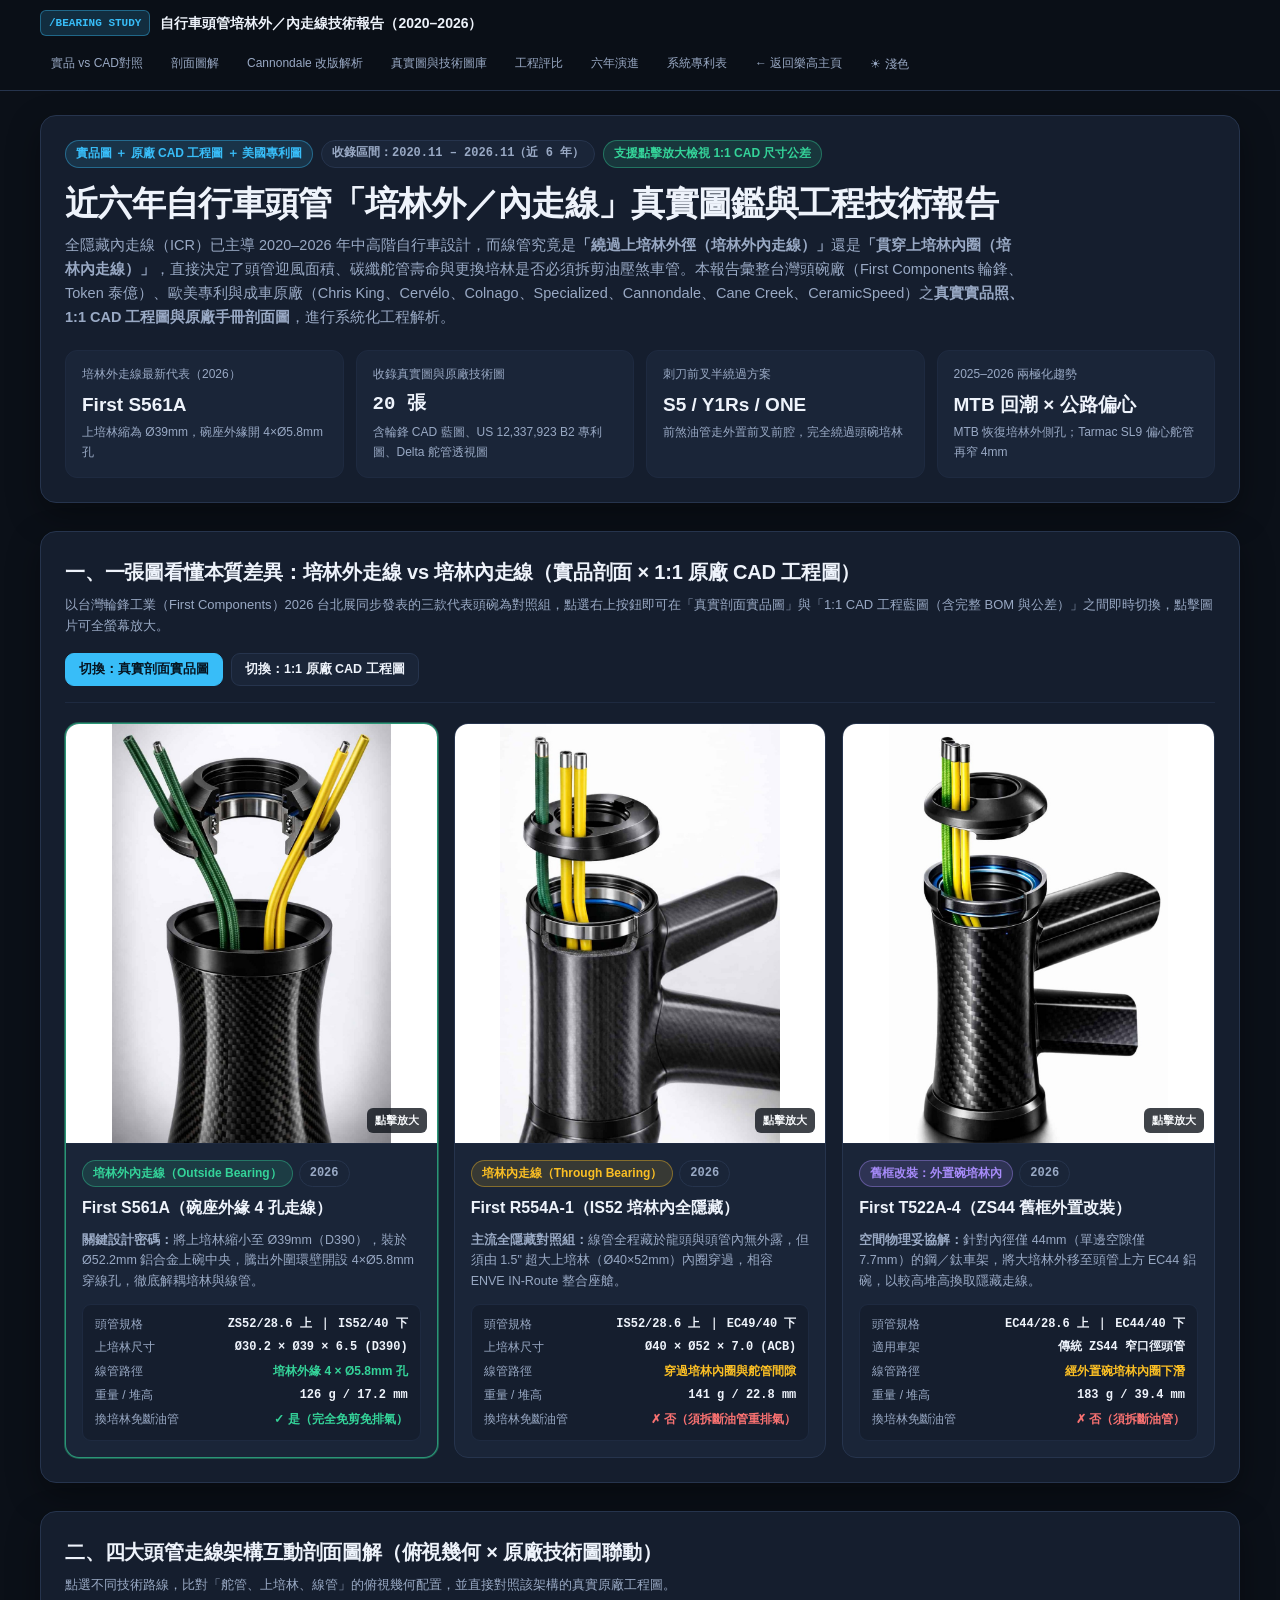
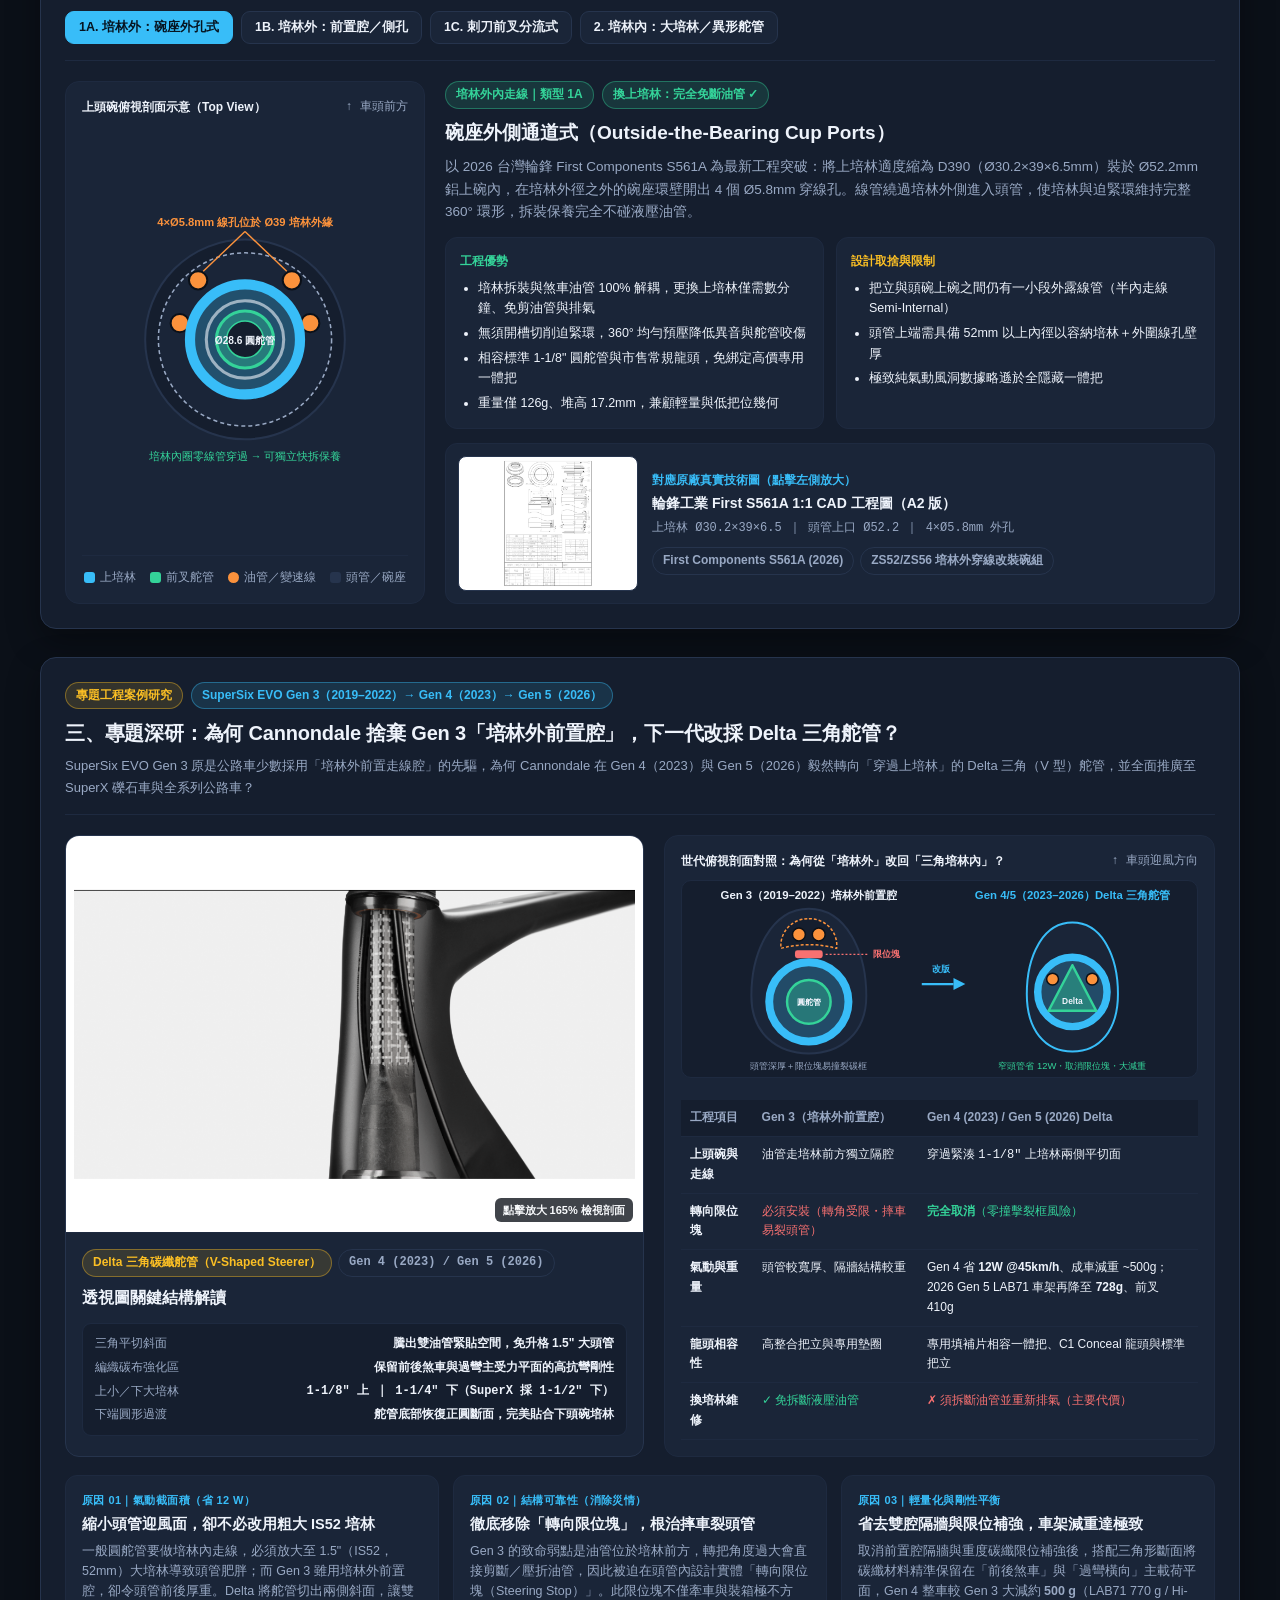
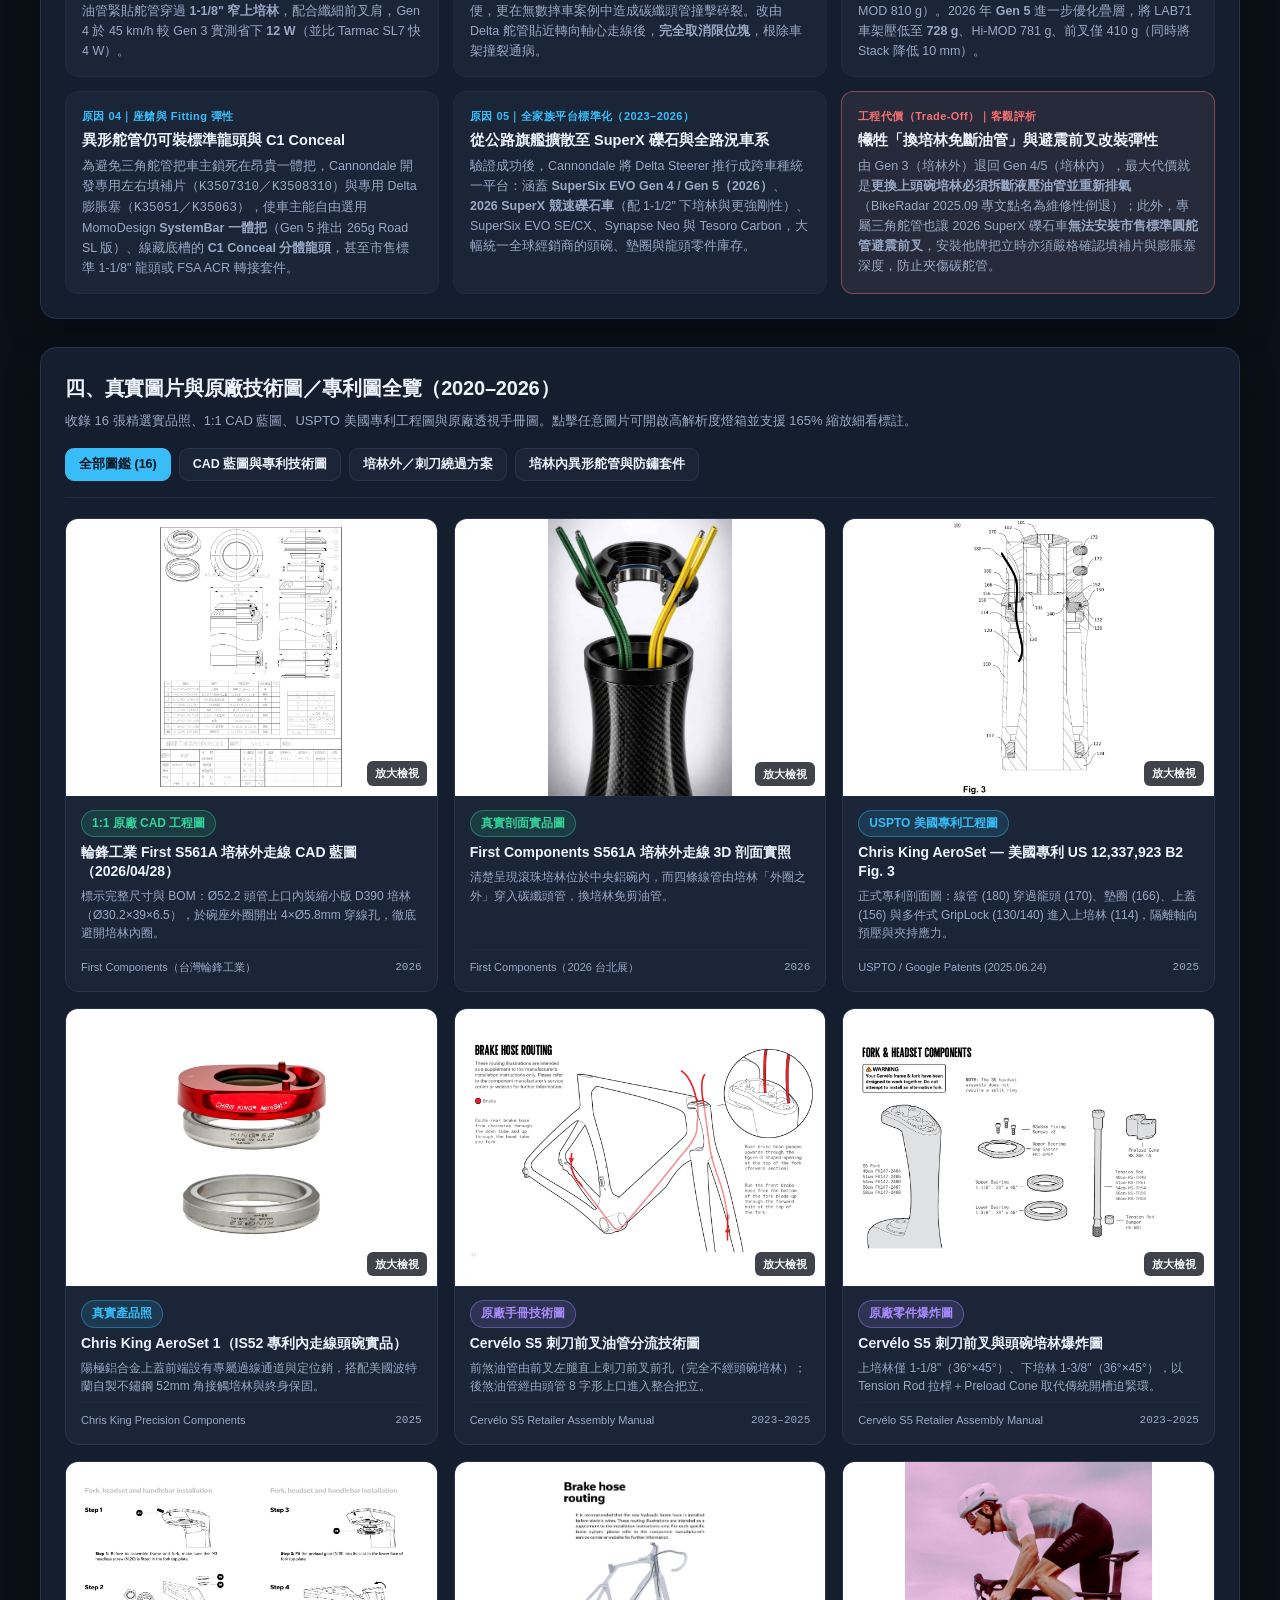
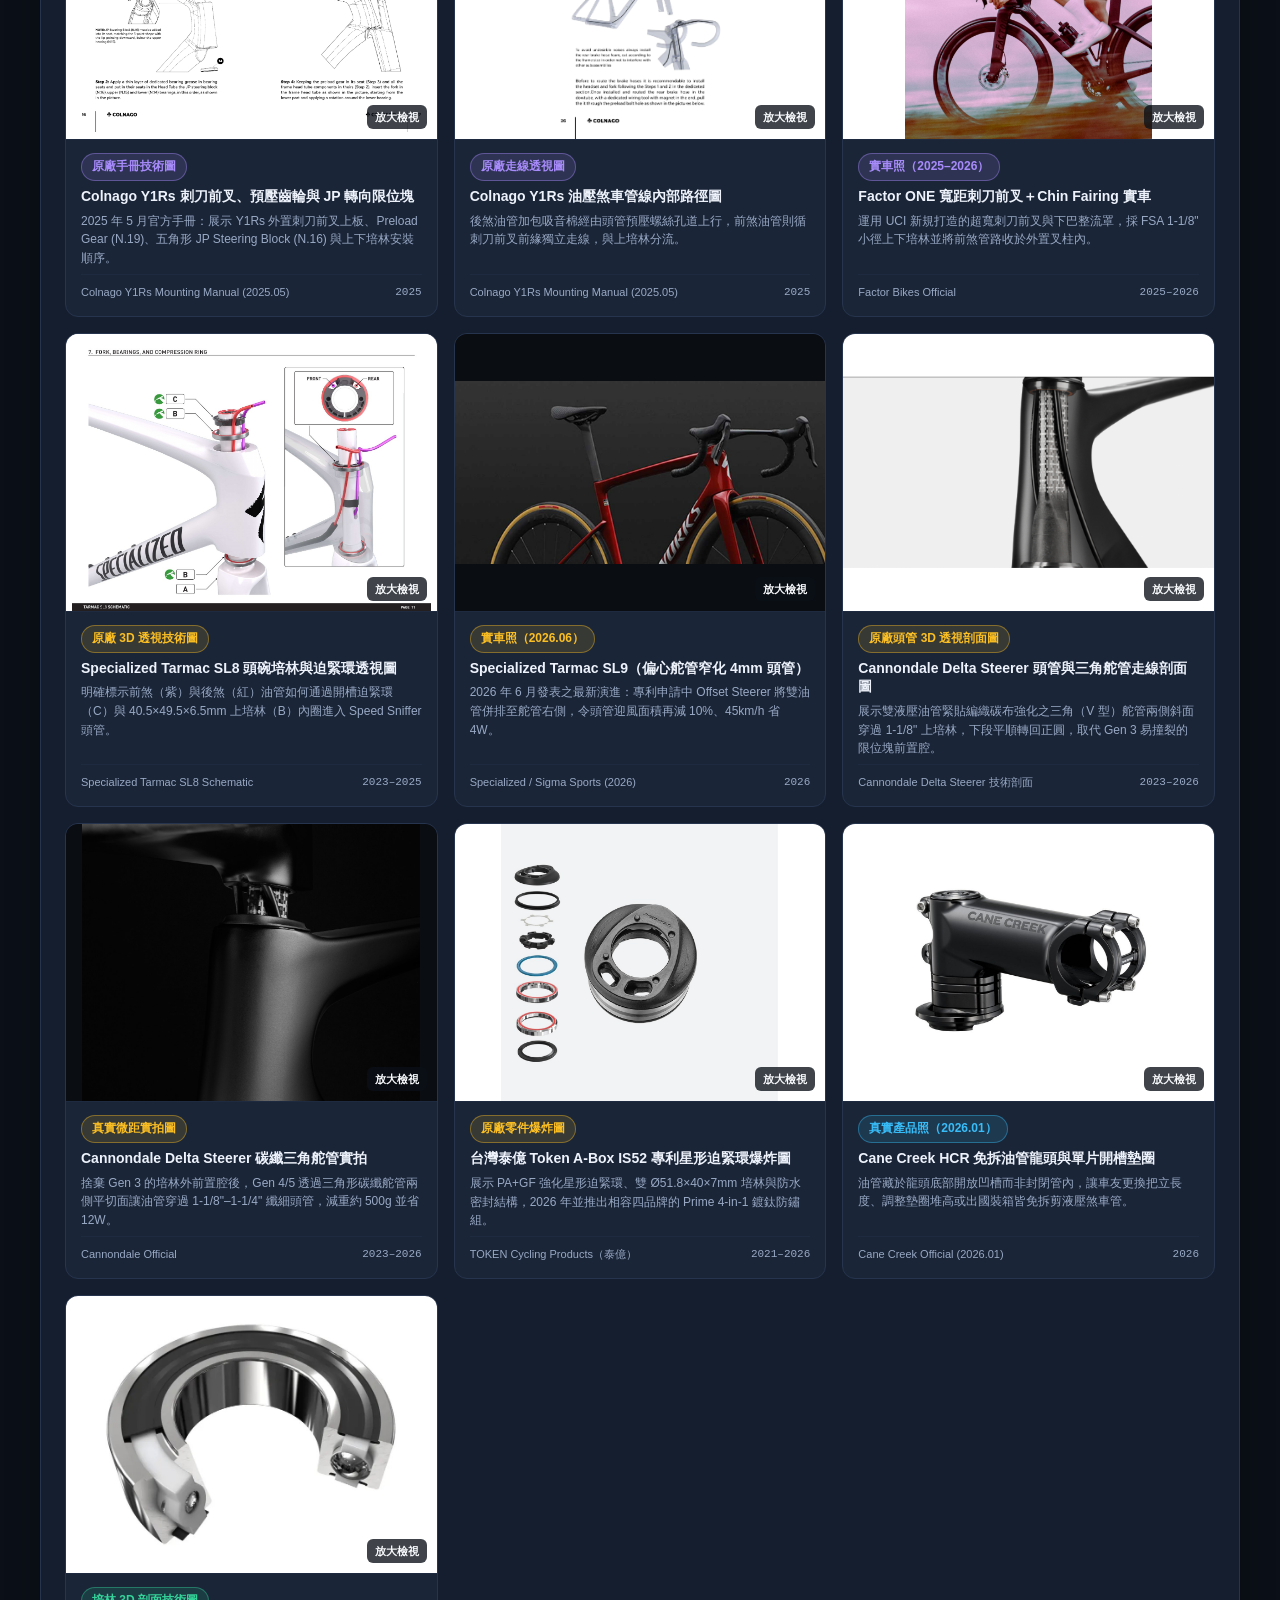
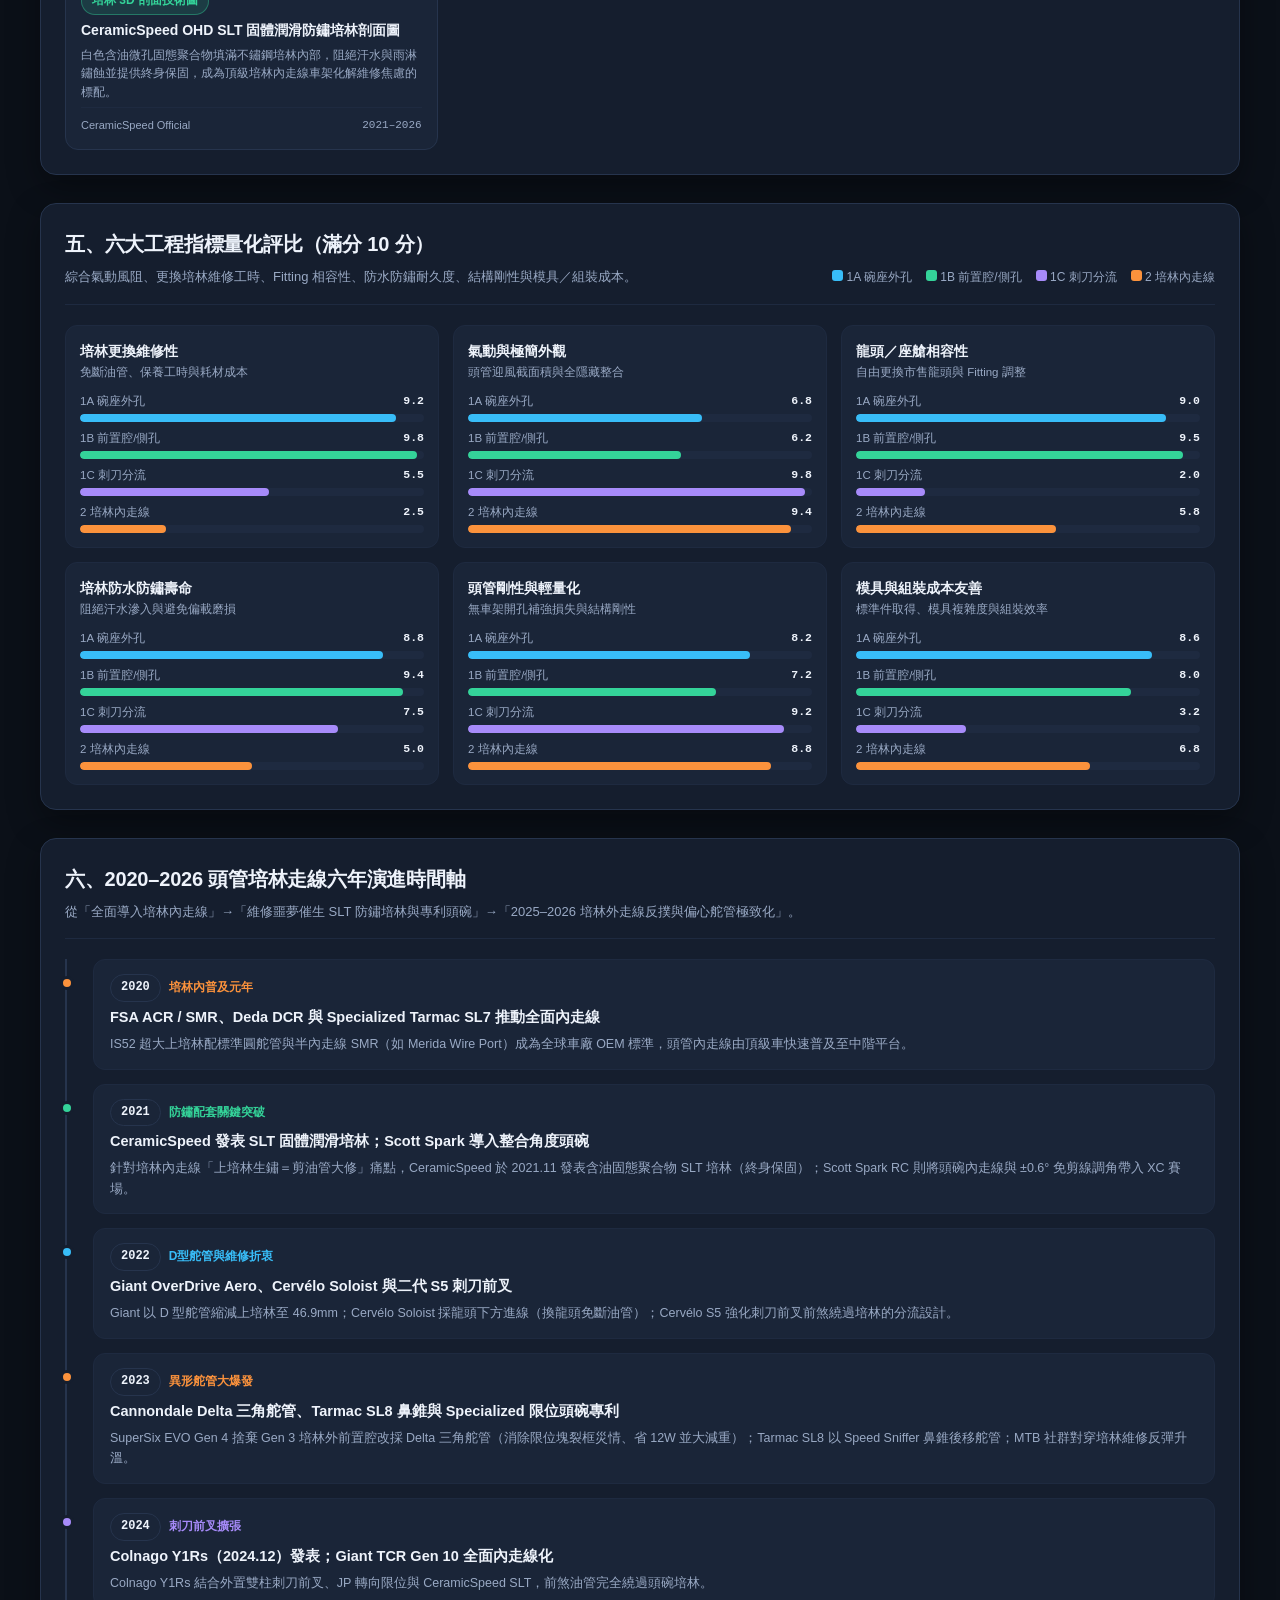
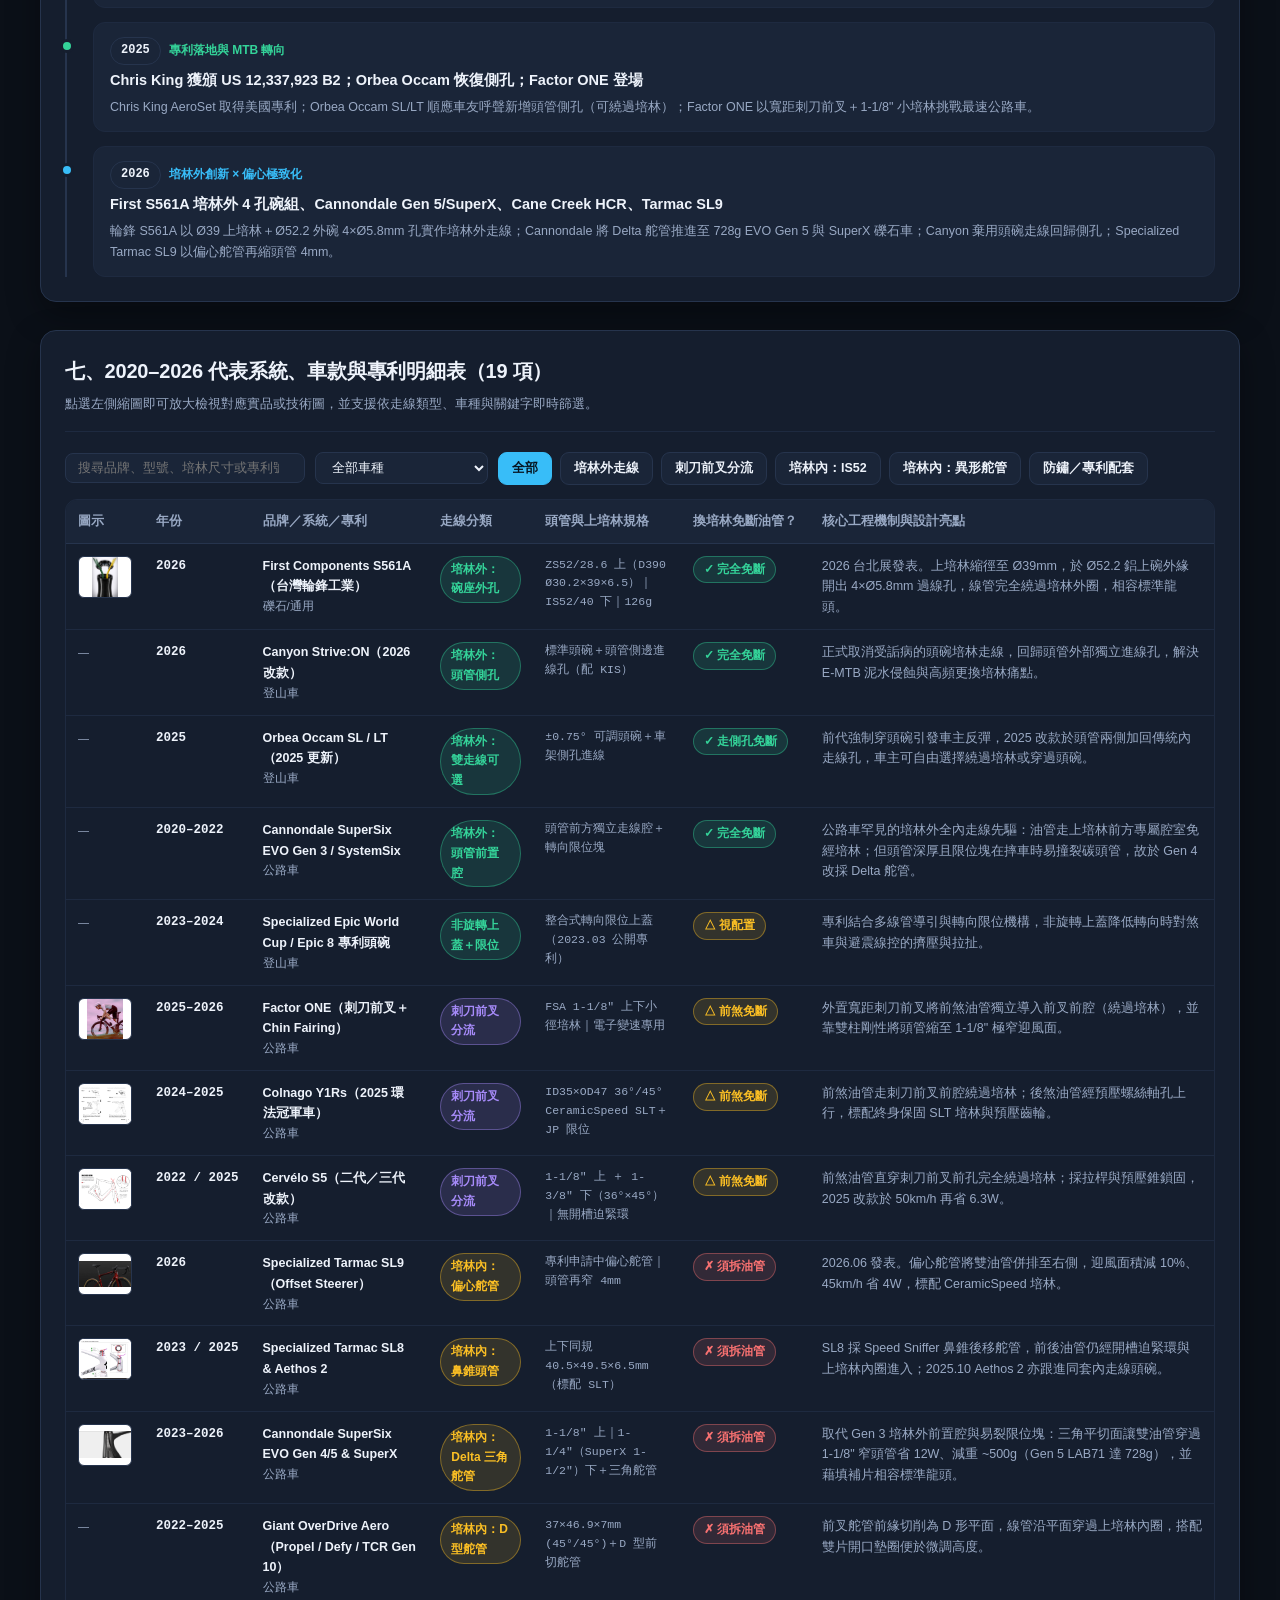
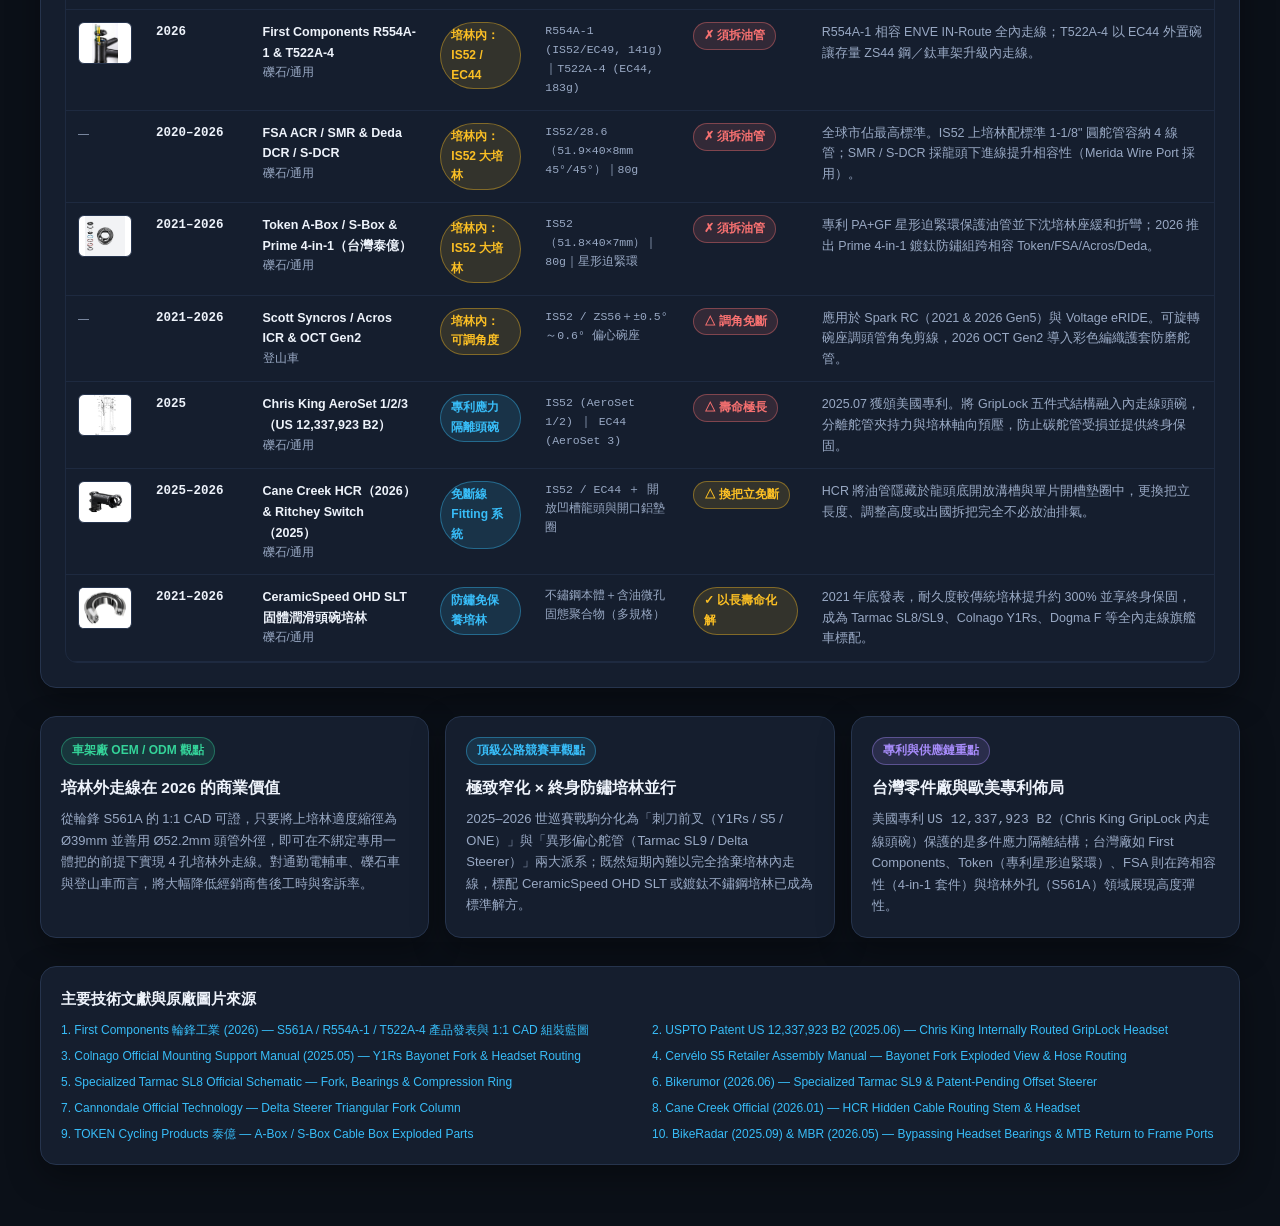
==== commit 045803f8: "docs(bearing-study): add Cannondale Gen 3 vs Gen 4/5 Delta Steerer engineering case study and cutawa" ====
--- a/BEARING STUDY/index.html
+++ b/BEARING STUDY/index.html
@@ -617,13 +617,66 @@
       align-self: center;
     }
 
+    /* Cannondale Case Study */
+    .case-hero-grid {
+      display: grid;
+      grid-template-columns: 1.05fr 1fr;
+      gap: 20px;
+      align-items: stretch;
+      margin-bottom: 18px;
+    }
+    .case-reasons-grid {
+      display: grid;
+      grid-template-columns: repeat(3, minmax(0, 1fr));
+      gap: 14px;
+    }
+    .reason-card {
+      background: var(--card-2);
+      border: 1px solid var(--border-soft);
+      border-radius: 12px;
+      padding: 15px 16px;
+      display: flex;
+      flex-direction: column;
+      gap: 6px;
+    }
+    .reason-card.tradeoff {
+      border-color: color-mix(in srgb, var(--danger) 45%, transparent);
+      background: color-mix(in srgb, var(--danger) 6%, var(--card-2));
+    }
+    .reason-num {
+      font-size: 11px;
+      font-weight: 800;
+      letter-spacing: 0.04em;
+      color: var(--primary);
+    }
+    .reason-card.tradeoff .reason-num { color: var(--danger); }
+    .reason-card h4 { margin: 0; font-size: 14.5px; font-weight: 800; line-height: 1.35; }
+    .reason-card p { margin: 0; font-size: 12.5px; color: var(--muted); line-height: 1.6; }
+    .mini-compare-table {
+      width: 100%;
+      border-collapse: collapse;
+      font-size: 12px;
+      margin-top: 10px;
+    }
+    .mini-compare-table th, .mini-compare-table td {
+      padding: 8px 9px;
+      border-bottom: 1px solid var(--border-soft);
+      text-align: left;
+      vertical-align: top;
+    }
+    .mini-compare-table th {
+      color: var(--muted);
+      font-weight: 700;
+      background: var(--card);
+    }
+
     @media (max-width: 980px) {
       .kpi-grid { grid-template-columns: repeat(2, 1fr); }
-      .grid-3, .gallery-grid, .metrics-grid { grid-template-columns: repeat(2, 1fr); }
-      .explorer-grid { grid-template-columns: 1fr; }
+      .grid-3, .gallery-grid, .metrics-grid, .case-reasons-grid { grid-template-columns: repeat(2, 1fr); }
+      .explorer-grid, .case-hero-grid { grid-template-columns: 1fr; }
     }
     @media (max-width: 640px) {
-      .kpi-grid, .grid-3, .grid-2, .gallery-grid, .metrics-grid, .pro-con, .ref-strip {
+      .kpi-grid, .grid-3, .grid-2, .gallery-grid, .metrics-grid, .pro-con, .ref-strip, .case-reasons-grid {
         grid-template-columns: 1fr;
       }
       .panel { padding: 16px; }
@@ -642,6 +695,7 @@
       <div class="nav-links">
         <a href="#showdown">實品 vs CAD對照</a>
         <a href="#explorer">剖面圖解</a>
+        <a href="#cannondale-case">Cannondale 改版解析</a>
         <a href="#gallery">真實圖與技術圖庫</a>
         <a href="#metrics">工程評比</a>
         <a href="#timeline">六年演進</a>
@@ -674,8 +728,8 @@
         </div>
         <div class="kpi">
           <div class="kpi-label">收錄真實圖與原廠技術圖</div>
-          <div class="kpi-val mono">19 張</div>
-          <div class="kpi-sub">含輪鋒 CAD 藍圖、US 12,337,923 B2 專利圖、原廠透視圖</div>
+          <div class="kpi-val mono">20 張</div>
+          <div class="kpi-sub">含輪鋒 CAD 藍圖、US 12,337,923 B2 專利圖、Delta 舵管透視圖</div>
         </div>
         <div class="kpi">
           <div class="kpi-label">刺刀前叉半繞過方案</div>
@@ -841,15 +895,175 @@
       </div>
     </section>
 
-    <!-- SECTION 3: FULL REAL PHOTO & TECHNICAL DRAWING GALLERY -->
+    <!-- SECTION 3: CANNONDALE CASE STUDY (GEN 3 OUTSIDE-BEARING -> GEN 4/5 DELTA STEERER) -->
+    <section class="panel" id="cannondale-case">
+      <div class="section-head">
+        <div>
+          <div style="display:flex;gap:8px;flex-wrap:wrap;margin-bottom:8px;">
+            <span class="pill warn">專題工程案例研究</span>
+            <span class="pill info">SuperSix EVO Gen 3（2019–2022）→ Gen 4（2023）→ Gen 5（2026）</span>
+          </div>
+          <h2>三、專題深研：為何 Cannondale 捨棄 Gen 3「培林外前置腔」，下一代改採 Delta 三角舵管？</h2>
+          <p>SuperSix EVO Gen 3 原是公路車少數採用「培林外前置走線腔」的先驅，為何 Cannondale 在 Gen 4（2023）與 Gen 5（2026）毅然轉向「穿過上培林」的 Delta 三角（V 型）舵管，並全面推廣至 SuperX 礫石車與全系列公路車？</p>
+        </div>
+      </div>
+
+      <div class="case-hero-grid">
+        <!-- Left: Cutaway Visual -->
+        <article class="compare-card" style="justify-content:space-between;">
+          <div class="media-box" style="aspect-ratio:16 / 11;padding:8px;" data-lb-src="./images/cannondale-delta-steerer-cutaway.png" data-lb-title="Cannondale Delta Steerer 頭管與三角舵管 3D 剖面結構圖" data-lb-cap="清楚揭露 Delta 舵管核心工程：將前叉舵管切削為三角形（V 型）碳纖斷面並輔以表面編織碳布強化，讓兩條液壓煞車油管緊貼左右斜面穿過纖細的 1-1/8 吋上培林，下段則平順過渡回標準圓形以對應下培林。點擊上方「放大 165%」可細看碳布紋理與油管走線路徑。">
+            <img src="./images/cannondale-delta-steerer-cutaway.png" alt="Cannondale Delta Steerer 三角舵管頭管透視剖面圖" />
+            <span class="zoom-hint">點擊放大 165% 檢視剖面</span>
+          </div>
+          <div class="compare-body">
+            <div style="display:flex;gap:6px;flex-wrap:wrap;">
+              <span class="pill warn">Delta 三角碳纖舵管（V-Shaped Steerer）</span>
+              <span class="pill mono">Gen 4 (2023) / Gen 5 (2026)</span>
+            </div>
+            <h3>透視圖關鍵結構解讀</h3>
+            <div class="spec-list">
+              <div class="spec-row"><span>三角平切斜面</span><span>騰出雙油管緊貼空間，免升格 1.5" 大頭管</span></div>
+              <div class="spec-row"><span>編織碳布強化區</span><span>保留前後煞車與過彎主受力平面的高抗彎剛性</span></div>
+              <div class="spec-row"><span>上小／下大培林</span><span class="mono">1-1/8" 上 ｜ 1-1/4" 下（SuperX 採 1-1/2" 下）</span></div>
+              <div class="spec-row"><span>下端圓形過渡</span><span>舵管底部恢復正圓斷面，完美貼合下頭碗培林</span></div>
+            </div>
+          </div>
+        </article>
+
+        <!-- Right: Gen 3 vs Gen 4/5 Top-View SVG + Quantitative Table -->
+        <div class="svg-card" style="gap:12px;">
+          <div>
+            <div style="display:flex;justify-content:space-between;align-items:center;font-size:12px;color:var(--muted);margin-bottom:8px;">
+              <strong style="color:var(--fg)">世代俯視剖面對照：為何從「培林外」改回「三角培林內」？</strong>
+              <span class="mono">↑ 車頭迎風方向</span>
+            </div>
+            <svg viewBox="0 0 520 198" style="width:100%;height:auto;display:block;background:var(--card);border:1px solid var(--border-soft);border-radius:10px;" aria-label="Cannondale Gen 3 vs Gen 4/5 俯視剖面對比">
+              <!-- Left: Gen 3 Outside-Bearing Front Cavity -->
+              <text x="128" y="18" text-anchor="middle" font-size="11.5" font-weight="800" fill="var(--fg)">Gen 3（2019–2022）培林外前置腔</text>
+              <path d="M 128 28 C 166 28, 186 72, 186 116 C 186 154, 160 174, 128 174 C 96 174, 70 154, 70 116 C 70 72, 90 28, 128 28 Z" fill="var(--card-2)" stroke="var(--border)" stroke-width="2"/>
+              <!-- Front cable cavity -->
+              <path d="M 128 38 C 147 38, 158 54, 156 68 C 138 63, 118 63, 100 68 C 98 54, 109 38, 128 38 Z" fill="var(--card)" stroke="var(--chart-4)" stroke-width="1.5" stroke-dasharray="3 2"/>
+              <circle cx="118" cy="54" r="6.5" fill="var(--chart-4)" stroke="var(--bg)" stroke-width="1.5"/>
+              <circle cx="138" cy="54" r="6.5" fill="var(--chart-4)" stroke="var(--bg)" stroke-width="1.5"/>
+              <!-- Steering stop block -->
+              <rect x="114" y="70" width="28" height="8" rx="2.5" fill="var(--danger)"/>
+              <text x="206" y="77" text-anchor="middle" font-size="9.5" font-weight="700" fill="var(--danger)">限位塊</text>
+              <line x1="145" y1="74" x2="188" y2="74" stroke="var(--danger)" stroke-width="1.2" stroke-dasharray="2 2"/>
+              <!-- Bearing + Round Steerer -->
+              <circle cx="128" cy="122" r="40" fill="var(--chart-1)" fill-opacity="0.25" stroke="var(--chart-1)" stroke-width="8"/>
+              <circle cx="128" cy="122" r="22" fill="var(--chart-2)" fill-opacity="0.32" stroke="var(--chart-2)" stroke-width="2.5"/>
+              <text x="128" y="125" text-anchor="middle" font-size="8.5" font-weight="700" fill="var(--fg)">圓舵管</text>
+              <text x="128" y="190" text-anchor="middle" font-size="9.5" fill="var(--muted)">頭管深厚＋限位塊易撞裂碳框</text>
+
+              <!-- Center Arrow -->
+              <line x1="242" y1="104" x2="274" y2="104" stroke="var(--primary)" stroke-width="2.2"/>
+              <polygon points="274,98 286,104 274,110" fill="var(--primary)"/>
+              <text x="261" y="92" text-anchor="middle" font-size="9.5" font-weight="800" fill="var(--primary)">改版</text>
+
+              <!-- Right: Gen 4/5 Delta Steerer -->
+              <text x="394" y="18" text-anchor="middle" font-size="11.5" font-weight="800" fill="var(--primary)">Gen 4/5（2023–2026）Delta 三角舵管</text>
+              <!-- Much slimmer aero headtube -->
+              <path d="M 394 42 C 424 42, 440 76, 440 114 C 440 150, 422 172, 394 172 C 366 172, 348 150, 348 114 C 348 76, 364 42, 394 42 Z" fill="var(--card-2)" stroke="var(--primary)" stroke-width="2"/>
+              <!-- Compact 1-1/8" bearing -->
+              <circle cx="394" cy="112" r="35" fill="var(--chart-1)" fill-opacity="0.25" stroke="var(--chart-1)" stroke-width="7.5"/>
+              <!-- Triangular / V-shaped Delta steerer (pointing forward-ish / flat sides for hoses) -->
+              <polygon points="394,85 418,131 370,131" fill="var(--chart-2)" fill-opacity="0.38" stroke="var(--chart-2)" stroke-width="2.5" stroke-linejoin="round"/>
+              <!-- Two hydraulic hoses tucked on left/right angled sides inside upper bearing -->
+              <circle cx="374" cy="99" r="6" fill="var(--chart-4)" stroke="var(--bg)" stroke-width="1.5"/>
+              <circle cx="414" cy="99" r="6" fill="var(--chart-4)" stroke="var(--bg)" stroke-width="1.5"/>
+              <text x="394" y="124" text-anchor="middle" font-size="8.5" font-weight="800" fill="var(--fg)">Delta</text>
+              <text x="394" y="190" text-anchor="middle" font-size="9.5" fill="var(--success)">窄頭管省 12W・取消限位塊・大減重</text>
+            </svg>
+          </div>
+
+          <table class="mini-compare-table">
+            <thead>
+              <tr>
+                <th>工程項目</th>
+                <th>Gen 3（培林外前置腔）</th>
+                <th>Gen 4 (2023) / Gen 5 (2026) Delta</th>
+              </tr>
+            </thead>
+            <tbody>
+              <tr>
+                <td><strong>上頭碗與走線</strong></td>
+                <td>油管走培林前方獨立隔腔</td>
+                <td>穿過緊湊 <span class="mono">1-1/8"</span> 上培林兩側平切面</td>
+              </tr>
+              <tr>
+                <td><strong>轉向限位塊</strong></td>
+                <td style="color:var(--danger)">必須安裝（轉角受限・摔車易裂頭管）</td>
+                <td style="color:var(--success)"><strong>完全取消</strong>（零撞擊裂框風險）</td>
+              </tr>
+              <tr>
+                <td><strong>氣動與重量</strong></td>
+                <td>頭管較寬厚、隔牆結構較重</td>
+                <td>Gen 4 省 <strong>12W @45km/h</strong>、成車減重 ~500g；2026 Gen 5 LAB71 車架再降至 <strong>728g</strong>、前叉 410g</td>
+              </tr>
+              <tr>
+                <td><strong>龍頭相容性</strong></td>
+                <td>高整合把立與專用墊圈</td>
+                <td>專用填補片相容一體把、C1 Conceal 龍頭與標準把立</td>
+              </tr>
+              <tr>
+                <td><strong>換培林維修</strong></td>
+                <td style="color:var(--success)">✓ 免拆斷液壓油管</td>
+                <td style="color:var(--danger)">✗ 須拆斷油管並重新排氣（主要代價）</td>
+              </tr>
+            </tbody>
+          </table>
+        </div>
+      </div>
+
+      <!-- 5 Engineering Drivers + 1 Trade-off -->
+      <div class="case-reasons-grid">
+        <div class="reason-card">
+          <div class="reason-num">原因 01｜氣動截面積（省 12 W）</div>
+          <h4>縮小頭管迎風面，卻不必改用粗大 IS52 培林</h4>
+          <p>一般圓舵管要做培林內走線，必須放大至 1.5"（IS52，52mm）大培林導致頭管肥胖；而 Gen 3 雖用培林外前置腔，卻令頭管前後厚重。Delta 將舵管切出兩側斜面，讓雙油管緊貼舵管穿過 <strong>1-1/8" 窄上培林</strong>，配合纖細前叉肩，Gen 4 於 45 km/h 較 Gen 3 實測省下 <strong>12 W</strong>（並比 Tarmac SL7 快 4 W）。</p>
+        </div>
+
+        <div class="reason-card">
+          <div class="reason-num">原因 02｜結構可靠性（消除災情）</div>
+          <h4>徹底移除「轉向限位塊」，根治摔車裂頭管</h4>
+          <p>Gen 3 的致命弱點是油管位於培林前方，轉把角度過大會直接剪斷／壓折油管，因此被迫在頭管內設計實體「轉向限位塊（Steering Stop）」。此限位塊不僅牽車與裝箱極不方便，更在無數摔車案例中造成碳纖頭管撞擊碎裂。改由 Delta 舵管貼近轉向軸心走線後，<strong>完全取消限位塊</strong>，根除車架撞裂通病。</p>
+        </div>
+
+        <div class="reason-card">
+          <div class="reason-num">原因 03｜輕量化與剛性平衡</div>
+          <h4>省去雙腔隔牆與限位補強，車架減重達極致</h4>
+          <p>取消前置腔隔牆與重度碳纖限位補強後，搭配三角形斷面將碳纖材料精準保留在「前後煞車」與「過彎橫向」主載荷平面，Gen 4 整車較 Gen 3 大減約 <strong>500 g</strong>（LAB71 770 g / Hi-MOD 810 g）。2026 年 <strong>Gen 5</strong> 進一步優化疊層，將 LAB71 車架壓低至 <strong>728 g</strong>、Hi-MOD 781 g、前叉僅 410 g（同時將 Stack 降低 10 mm）。</p>
+        </div>
+
+        <div class="reason-card">
+          <div class="reason-num">原因 04｜座艙與 Fitting 彈性</div>
+          <h4>異形舵管仍可裝標準龍頭與 C1 Conceal</h4>
+          <p>為避免三角舵管把車主鎖死在昂貴一體把，Cannondale 開發專用左右填補片（<span class="mono">K3507310</span>／<span class="mono">K3508310</span>）與專用 Delta 膨脹塞（<span class="mono">K35051</span>／<span class="mono">K35063</span>），使車主能自由選用 MomoDesign <strong>SystemBar 一體把</strong>（Gen 5 推出 265g Road SL 版）、線藏底槽的 <strong>C1 Conceal 分體龍頭</strong>，甚至市售標準 1-1/8" 龍頭或 FSA ACR 轉接套件。</p>
+        </div>
+
+        <div class="reason-card">
+          <div class="reason-num">原因 05｜全家族平台標準化（2023–2026）</div>
+          <h4>從公路旗艦擴散至 SuperX 礫石與全路況車系</h4>
+          <p>驗證成功後，Cannondale 將 Delta Steerer 推行成跨車種統一平台：涵蓋 <strong>SuperSix EVO Gen 4 / Gen 5（2026）</strong>、<strong>2026 SuperX 競速礫石車</strong>（配 1-1/2" 下培林與更強剛性）、SuperSix EVO SE/CX、Synapse Neo 與 Tesoro Carbon，大幅統一全球經銷商的頭碗、墊圈與龍頭零件庫存。</p>
+        </div>
+
+        <div class="reason-card tradeoff">
+          <div class="reason-num">工程代價（Trade-Off）｜客觀評析</div>
+          <h4>犧牲「換培林免斷油管」與避震前叉改裝彈性</h4>
+          <p>由 Gen 3（培林外）退回 Gen 4/5（培林內），最大代價就是<strong>更換上頭碗培林必須拆斷液壓油管並重新排氣</strong>（BikeRadar 2025.09 專文點名為維修性倒退）；此外，專屬三角舵管也讓 2026 SuperX 礫石車<strong>無法安裝市售標準圓舵管避震前叉</strong>，安裝他牌把立時亦須嚴格確認填補片與膨脹塞深度，防止夾傷碳舵管。</p>
+        </div>
+      </div>
+    </section>
+
+    <!-- SECTION 4: FULL REAL PHOTO & TECHNICAL DRAWING GALLERY -->
     <section class="panel" id="gallery">
       <div class="section-head">
         <div>
-          <h2>三、真實圖片與原廠技術圖／專利圖全覽（2020–2026）</h2>
-          <p>收錄 15 張精選實品照、1:1 CAD 藍圖、USPTO 美國專利工程圖與原廠透視手冊圖。點擊任意圖片可開啟高解析度燈箱並支援 165% 縮放細看標註。</p>
+          <h2>四、真實圖片與原廠技術圖／專利圖全覽（2020–2026）</h2>
+          <p>收錄 16 張精選實品照、1:1 CAD 藍圖、USPTO 美國專利工程圖與原廠透視手冊圖。點擊任意圖片可開啟高解析度燈箱並支援 165% 縮放細看標註。</p>
         </div>
         <div class="btn-group" id="gallery-filters">
-          <button type="button" class="tab-btn" data-gcat="all" data-active="true">全部圖鑑 (15)</button>
+          <button type="button" class="tab-btn" data-gcat="all" data-active="true">全部圖鑑 (16)</button>
           <button type="button" class="tab-btn" data-gcat="cad-patent" data-active="false">CAD 藍圖與專利技術圖</button>
           <button type="button" class="tab-btn" data-gcat="outside" data-active="false">培林外／刺刀繞過方案</button>
           <button type="button" class="tab-btn" data-gcat="inside-service" data-active="false">培林內異形舵管與防鏽套件</button>
@@ -859,11 +1073,11 @@
       <div class="gallery-grid" id="gallery-grid"></div>
     </section>
 
-    <!-- SECTION 4: ENGINEERING TRADE-OFF METRICS -->
+    <!-- SECTION 5: ENGINEERING TRADE-OFF METRICS -->
     <section class="panel" id="metrics">
       <div class="section-head">
         <div>
-          <h2>四、六大工程指標量化評比（滿分 10 分）</h2>
+          <h2>五、六大工程指標量化評比（滿分 10 分）</h2>
           <p>綜合氣動風阻、更換培林維修工時、Fitting 相容性、防水防鏽耐久度、結構剛性與模具／組裝成本。</p>
         </div>
         <div style="display:flex;gap:14px;flex-wrap:wrap;font-size:12px;color:var(--muted);">
@@ -876,22 +1090,22 @@
       <div class="metrics-grid" id="metrics-grid"></div>
     </section>
 
-    <!-- SECTION 5: 6-YEAR TIMELINE -->
+    <!-- SECTION 6: 6-YEAR TIMELINE -->
     <section class="panel" id="timeline">
       <div class="section-head">
         <div>
-          <h2>五、2020–2026 頭管培林走線六年演進時間軸</h2>
+          <h2>六、2020–2026 頭管培林走線六年演進時間軸</h2>
           <p>從「全面導入培林內走線」→「維修噩夢催生 SLT 防鏽培林與專利頭碗」→「2025–2026 培林外走線反撲與偏心舵管極致化」。</p>
         </div>
       </div>
       <div class="timeline" id="timeline-container"></div>
     </section>
 
-    <!-- SECTION 6: FILTERABLE ENGINEERING DATABASE -->
+    <!-- SECTION 7: FILTERABLE ENGINEERING DATABASE -->
     <section class="panel" id="database">
       <div class="section-head">
         <div>
-          <h2>六、2020–2026 代表系統、車款與專利明細表（19 項）</h2>
+          <h2>七、2020–2026 代表系統、車款與專利明細表（19 項）</h2>
           <p>點選左側縮圖即可放大檢視對應實品或技術圖，並支援依走線類型、車種與關鍵字即時篩選。</p>
         </div>
       </div>
@@ -1354,12 +1568,22 @@
         year: '2026'
       },
       {
+        src: './images/cannondale-delta-steerer-cutaway.png',
+        gcat: ['cad-patent', 'inside-service'],
+        tag: '原廠頭管 3D 透視剖面圖',
+        tagClass: 'pill warn',
+        title: 'Cannondale Delta Steerer 頭管與三角舵管走線剖面圖',
+        desc: '展示雙液壓油管緊貼編織碳布強化之三角（V 型）舵管兩側斜面穿過 1-1/8" 上培林，下段平順轉回正圓，取代 Gen 3 易撞裂的限位塊前置腔。',
+        source: 'Cannondale Delta Steerer 技術剖面',
+        year: '2023–2026'
+      },
+      {
         src: './images/cannondale-delta-steerer.jpg',
         gcat: ['inside-service'],
         tag: '真實微距實拍圖',
         tagClass: 'pill warn',
         title: 'Cannondale Delta Steerer 碳纖三角舵管實拍',
-        desc: '捨棄 Gen 3 的培林外前置腔後，Gen 4/5 透過三角形碳纖舵管兩側平切面讓油管穿過 1-1/8"–1-1/4" 纖細頭管。',
+        desc: '捨棄 Gen 3 的培林外前置腔後，Gen 4/5 透過三角形碳纖舵管兩側平切面讓油管穿過 1-1/8"–1-1/4" 纖細頭管，減重約 500g 並省 12W。',
         source: 'Cannondale Official',
         year: '2023–2026'
       },
@@ -1401,7 +1625,7 @@
       const items = GALLERY.filter(g => activeGcat === 'all' || g.gcat.includes(activeGcat));
       grid.innerHTML = items.map(g => `
         <article class="gal-card">
-          <div class="media-box ${g.src.includes('cannondale') || g.src.includes('tarmac-sl9') ? 'dark-bg' : ''}" data-lb-src="${g.src}" data-lb-title="${g.title}" data-lb-cap="${g.desc}（來源：${g.source}）">
+          <div class="media-box ${g.src.includes('cannondale-delta-steerer.jpg') || g.src.includes('tarmac-sl9') ? 'dark-bg' : ''}" data-lb-src="${g.src}" data-lb-title="${g.title}" data-lb-cap="${g.desc}（來源：${g.source}）">
             <img src="${g.src}" alt="${g.title}" loading="lazy" />
             <span class="zoom-hint">放大檢視</span>
           </div>
@@ -1425,7 +1649,7 @@
       });
     });
 
-    // ---------- Section 4: Engineering Metrics ----------
+    // ---------- Section 5: Engineering Metrics ----------
     const METRICS = [
       { name: '培林更換維修性', note: '免斷油管、保養工時與耗材成本', scores: [9.2, 9.8, 5.5, 2.5] },
       { name: '氣動與極簡外觀', note: '頭管迎風截面積與全隱藏整合', scores: [6.8, 6.2, 9.8, 9.4] },
@@ -1456,15 +1680,15 @@
       `).join('');
     }
 
-    // ---------- Section 5: 6-Year Timeline ----------
+    // ---------- Section 6: 6-Year Timeline ----------
     const TIMELINE = [
       { year: '2020', tag: '培林內普及元年', color: 'var(--chart-4)', title: 'FSA ACR / SMR、Deda DCR 與 Specialized Tarmac SL7 推動全面內走線', detail: 'IS52 超大上培林配標準圓舵管與半內走線 SMR（如 Merida Wire Port）成為全球車廠 OEM 標準，頭管內走線由頂級車快速普及至中階平台。' },
       { year: '2021', tag: '防鏽配套關鍵突破', color: 'var(--success)', title: 'CeramicSpeed 發表 SLT 固體潤滑培林；Scott Spark 導入整合角度頭碗', detail: '針對培林內走線「上培林生鏽＝剪油管大修」痛點，CeramicSpeed 於 2021.11 發表含油固態聚合物 SLT 培林（終身保固）；Scott Spark RC 則將頭碗內走線與 ±0.6° 免剪線調角帶入 XC 賽場。' },
       { year: '2022', tag: 'D型舵管與維修折衷', color: 'var(--chart-1)', title: 'Giant OverDrive Aero、Cervélo Soloist 與二代 S5 刺刀前叉', detail: 'Giant 以 D 型舵管縮減上培林至 46.9mm；Cervélo Soloist 採龍頭下方進線（換龍頭免斷油管）；Cervélo S5 強化刺刀前叉前煞繞過培林的分流設計。' },
-      { year: '2023', tag: '異形舵管大爆發', color: 'var(--chart-4)', title: 'Cannondale Delta 三角舵管、Tarmac SL8 鼻錐與 Specialized 限位頭碗專利', detail: 'SuperSix EVO Gen 4 捨棄 Gen 3 培林外前置腔改採 Delta 三角舵管；Tarmac SL8 以 Speed Sniffer 鼻錐後移舵管；Specialized 公開 Epic 轉向限位頭碗專利；MTB 社群對穿培林維修反彈升溫。' },
+      { year: '2023', tag: '異形舵管大爆發', color: 'var(--chart-4)', title: 'Cannondale Delta 三角舵管、Tarmac SL8 鼻錐與 Specialized 限位頭碗專利', detail: 'SuperSix EVO Gen 4 捨棄 Gen 3 培林外前置腔改採 Delta 三角舵管（消除限位塊裂框災情、省 12W 並大減重）；Tarmac SL8 以 Speed Sniffer 鼻錐後移舵管；MTB 社群對穿培林維修反彈升溫。' },
       { year: '2024', tag: '刺刀前叉擴張', color: 'var(--chart-3)', title: 'Colnago Y1Rs（2024.12）發表；Giant TCR Gen 10 全面內走線化', detail: 'Colnago Y1Rs 結合外置雙柱刺刀前叉、JP 轉向限位與 CeramicSpeed SLT，前煞油管完全繞過頭碗培林。' },
       { year: '2025', tag: '專利落地與 MTB 轉向', color: 'var(--success)', title: 'Chris King 獲頒 US 12,337,923 B2；Orbea Occam 恢復側孔；Factor ONE 登場', detail: 'Chris King AeroSet 取得美國專利；Orbea Occam SL/LT 順應車友呼聲新增頭管側孔（可繞過培林）；Factor ONE 以寬距刺刀前叉＋1-1/8" 小培林挑戰最速公路車。' },
-      { year: '2026', tag: '培林外創新 × 偏心極致化', color: 'var(--primary)', title: 'First S561A 培林外 4 孔碗組、Cane Creek HCR、Canyon 棄頭碗走線、Tarmac SL9 偏心舵管', detail: '輪鋒 S561A 以 Ø39 上培林＋Ø52.2 外碗 4×Ø5.8mm 孔實作培林外走線；Cane Creek 推出 HCR 免剪線換把立系統；Canyon Strive:ON 棄用頭碗走線回歸側孔；Specialized Tarmac SL9（2026.06）以專利申請中偏心舵管再縮頭管 4mm。' }
+      { year: '2026', tag: '培林外創新 × 偏心極致化', color: 'var(--primary)', title: 'First S561A 培林外 4 孔碗組、Cannondale Gen 5/SuperX、Cane Creek HCR、Tarmac SL9', detail: '輪鋒 S561A 以 Ø39 上培林＋Ø52.2 外碗 4×Ø5.8mm 孔實作培林外走線；Cannondale 將 Delta 舵管推進至 728g EVO Gen 5 與 SuperX 礫石車；Canyon 棄用頭碗走線回歸側孔；Specialized Tarmac SL9 以偏心舵管再縮頭管 4mm。' }
     ];
     function renderTimeline() {
       document.getElementById('timeline-container').innerHTML = TIMELINE.map(t => `
@@ -1480,19 +1704,19 @@
       `).join('');
     }
 
-    // ---------- Section 6: Filterable 19-Item Engineering Database ----------
+    // ---------- Section 7: Filterable 19-Item Engineering Database ----------
     const SYSTEMS = [
       { thumb: './images/first-s561-outside-cutaway.jpg', year: '2026', name: 'First Components S561A（台灣輪鋒工業）', cat: 'outside', catLabel: '培林外：碗座外孔', discipline: '礫石/通用', spec: 'ZS52/28.6 上（D390 Ø30.2×39×6.5）｜IS52/40 下｜126g', noBleed: 'yes', noBleedLabel: '✓ 完全免斷', detail: '2026 台北展發表。上培林縮徑至 Ø39mm，於 Ø52.2 鋁上碗外緣開出 4×Ø5.8mm 過線孔，線管完全繞過培林外圈，相容標準龍頭。' },
       { thumb: '', year: '2026', name: 'Canyon Strive:ON（2026 改款）', cat: 'outside', catLabel: '培林外：頭管側孔', discipline: '登山車', spec: '標準頭碗＋頭管側邊進線孔（配 KIS）', noBleed: 'yes', noBleedLabel: '✓ 完全免斷', detail: '正式取消受詬病的頭碗培林走線，回歸頭管外部獨立進線孔，解決 E-MTB 泥水侵蝕與高頻更換培林痛點。' },
       { thumb: '', year: '2025', name: 'Orbea Occam SL / LT（2025 更新）', cat: 'outside', catLabel: '培林外：雙走線可選', discipline: '登山車', spec: '±0.75° 可調頭碗＋車架側孔進線', noBleed: 'yes', noBleedLabel: '✓ 走側孔免斷', detail: '前代強制穿頭碗引發車主反彈，2025 改款於頭管兩側加回傳統內走線孔，車主可自由選擇繞過培林或穿過頭碗。' },
-      { thumb: '', year: '2020–2022', name: 'Cannondale SuperSix EVO Gen 3 / SystemSix', cat: 'outside', catLabel: '培林外：頭管前置腔', discipline: '公路車', spec: '頭管前方獨立走線腔＋轉向限位塊', noBleed: 'yes', noBleedLabel: '✓ 完全免斷', detail: '公路車罕見的培林外全內走線先驅：油管走上培林前方專屬碳纖腔室，不經培林內圈；因頭管較寬，2023 Gen 4 改回 Delta 舵管。' },
+      { thumb: '', year: '2020–2022', name: 'Cannondale SuperSix EVO Gen 3 / SystemSix', cat: 'outside', catLabel: '培林外：頭管前置腔', discipline: '公路車', spec: '頭管前方獨立走線腔＋轉向限位塊', noBleed: 'yes', noBleedLabel: '✓ 完全免斷', detail: '公路車罕見的培林外全內走線先驅：油管走上培林前方專屬腔室免經培林；但頭管深厚且限位塊在摔車時易撞裂碳頭管，故於 Gen 4 改採 Delta 舵管。' },
       { thumb: '', year: '2023–2024', name: 'Specialized Epic World Cup / Epic 8 專利頭碗', cat: 'outside', catLabel: '非旋轉上蓋＋限位', discipline: '登山車', spec: '整合式轉向限位上蓋（2023.03 公開專利）', noBleed: 'partial', noBleedLabel: '△ 視配置', detail: '專利結合多線管導引與轉向限位機構，非旋轉上蓋降低轉向時對煞車與避震線控的擠壓與拉扯。' },
       { thumb: './images/factor-one-bayonet.jpg', year: '2025–2026', name: 'Factor ONE（刺刀前叉＋Chin Fairing）', cat: 'bayonet', catLabel: '刺刀前叉分流', discipline: '公路車', spec: 'FSA 1-1/8" 上下小徑培林｜電子變速專用', noBleed: 'partial', noBleedLabel: '△ 前煞免斷', detail: '外置寬距刺刀前叉將前煞油管獨立導入前叉前腔（繞過培林），並靠雙柱剛性將頭管縮至 1-1/8" 極窄迎風面。' },
       { thumb: './images/tech-colnago-y1rs-headset.png', year: '2024–2025', name: 'Colnago Y1Rs（2025 環法冠軍車）', cat: 'bayonet', catLabel: '刺刀前叉分流', discipline: '公路車', spec: 'ID35×OD47 36°/45° CeramicSpeed SLT＋JP 限位', noBleed: 'partial', noBleedLabel: '△ 前煞免斷', detail: '前煞油管走刺刀前叉前腔繞過培林；後煞油管經預壓螺絲軸孔上行，標配終身保固 SLT 培林與預壓齒輪。' },
       { thumb: './images/tech-cervelo-s5-routing.png', year: '2022 / 2025', name: 'Cervélo S5（二代／三代改款）', cat: 'bayonet', catLabel: '刺刀前叉分流', discipline: '公路車', spec: '1-1/8" 上 ＋ 1-3/8" 下（36°×45°）｜無開槽迫緊環', noBleed: 'partial', noBleedLabel: '△ 前煞免斷', detail: '前煞油管直穿刺刀前叉前孔完全繞過培林；採拉桿與預壓錐鎖固，2025 改款於 50km/h 再省 6.3W。' },
       { thumb: './images/specialized-tarmac-sl9.jpg', year: '2026', name: 'Specialized Tarmac SL9（Offset Steerer）', cat: 'inside-shaped', catLabel: '培林內：偏心舵管', discipline: '公路車', spec: '專利申請中偏心舵管｜頭管再窄 4mm', noBleed: 'no', noBleedLabel: '✗ 須拆油管', detail: '2026.06 發表。偏心舵管將雙油管併排至右側，迎風面積減 10%、45km/h 省 4W，標配 CeramicSpeed 培林。' },
       { thumb: './images/tech-tarmac-sl8-bearing-schematic.jpg', year: '2023 / 2025', name: 'Specialized Tarmac SL8 & Aethos 2', cat: 'inside-shaped', catLabel: '培林內：鼻錐頭管', discipline: '公路車', spec: '上下同規 40.5×49.5×6.5mm（標配 SLT）', noBleed: 'no', noBleedLabel: '✗ 須拆油管', detail: 'SL8 採 Speed Sniffer 鼻錐後移舵管，前後油管仍經開槽迫緊環與上培林內圈進入；2025.10 Aethos 2 亦跟進同套內走線頭碗。' },
-      { thumb: './images/cannondale-delta-steerer.jpg', year: '2023–2026', name: 'Cannondale SuperSix EVO Gen 4 / Gen 5', cat: 'inside-shaped', catLabel: '培林內：三角舵管', discipline: '公路車', spec: '1-1/8"–1-1/4" 培林＋Delta 三角舵管', noBleed: 'no', noBleedLabel: '✗ 須拆油管', detail: '三角形碳纖舵管兩側平切面騰出過線通道，免用 IS52 粗壯頭管即可完成全內走線，並搭配 Conceal 分體龍頭方便調整。' },
+      { thumb: './images/cannondale-delta-steerer-cutaway.png', year: '2023–2026', name: 'Cannondale SuperSix EVO Gen 4/5 & SuperX', cat: 'inside-shaped', catLabel: '培林內：Delta 三角舵管', discipline: '公路車', spec: '1-1/8" 上｜1-1/4"（SuperX 1-1/2"）下＋三角舵管', noBleed: 'no', noBleedLabel: '✗ 須拆油管', detail: '取代 Gen 3 培林外前置腔與易裂限位塊：三角平切面讓雙油管穿過 1-1/8" 窄頭管省 12W、減重 ~500g（Gen 5 LAB71 達 728g），並藉填補片相容標準龍頭。' },
       { thumb: '', year: '2022–2025', name: 'Giant OverDrive Aero（Propel / Defy / TCR Gen 10）', cat: 'inside-shaped', catLabel: '培林內：D 型舵管', discipline: '公路車', spec: '37×46.9×7mm (45°/45°)＋D 型前切舵管', noBleed: 'no', noBleedLabel: '✗ 須拆油管', detail: '前叉舵管前緣切削為 D 形平面，線管沿平面穿過上培林內圈，搭配雙片開口墊圈便於微調高度。' },
       { thumb: './images/first-r554a1-inside-cutaway.jpg', year: '2026', name: 'First Components R554A-1 & T522A-4', cat: 'inside-oversize', catLabel: '培林內：IS52 / EC44', discipline: '礫石/通用', spec: 'R554A-1 (IS52/EC49, 141g)｜T522A-4 (EC44, 183g)', noBleed: 'no', noBleedLabel: '✗ 須拆油管', detail: 'R554A-1 相容 ENVE IN-Route 全內走線；T522A-4 以 EC44 外置碗讓存量 ZS44 鋼／鈦車架升級內走線。' },
       { thumb: '', year: '2020–2026', name: 'FSA ACR / SMR & Deda DCR / S-DCR', cat: 'inside-oversize', catLabel: '培林內：IS52 大培林', discipline: '礫石/通用', spec: 'IS52/28.6（51.9×40×8mm 45°/45°）｜80g', noBleed: 'no', noBleedLabel: '✗ 須拆油管', detail: '全球市佔最高標準。IS52 上培林配標準 1-1/8" 圓舵管容納 4 線管；SMR / S-DCR 採龍頭下進線提升相容性（Merida Wire Port 採用）。' },
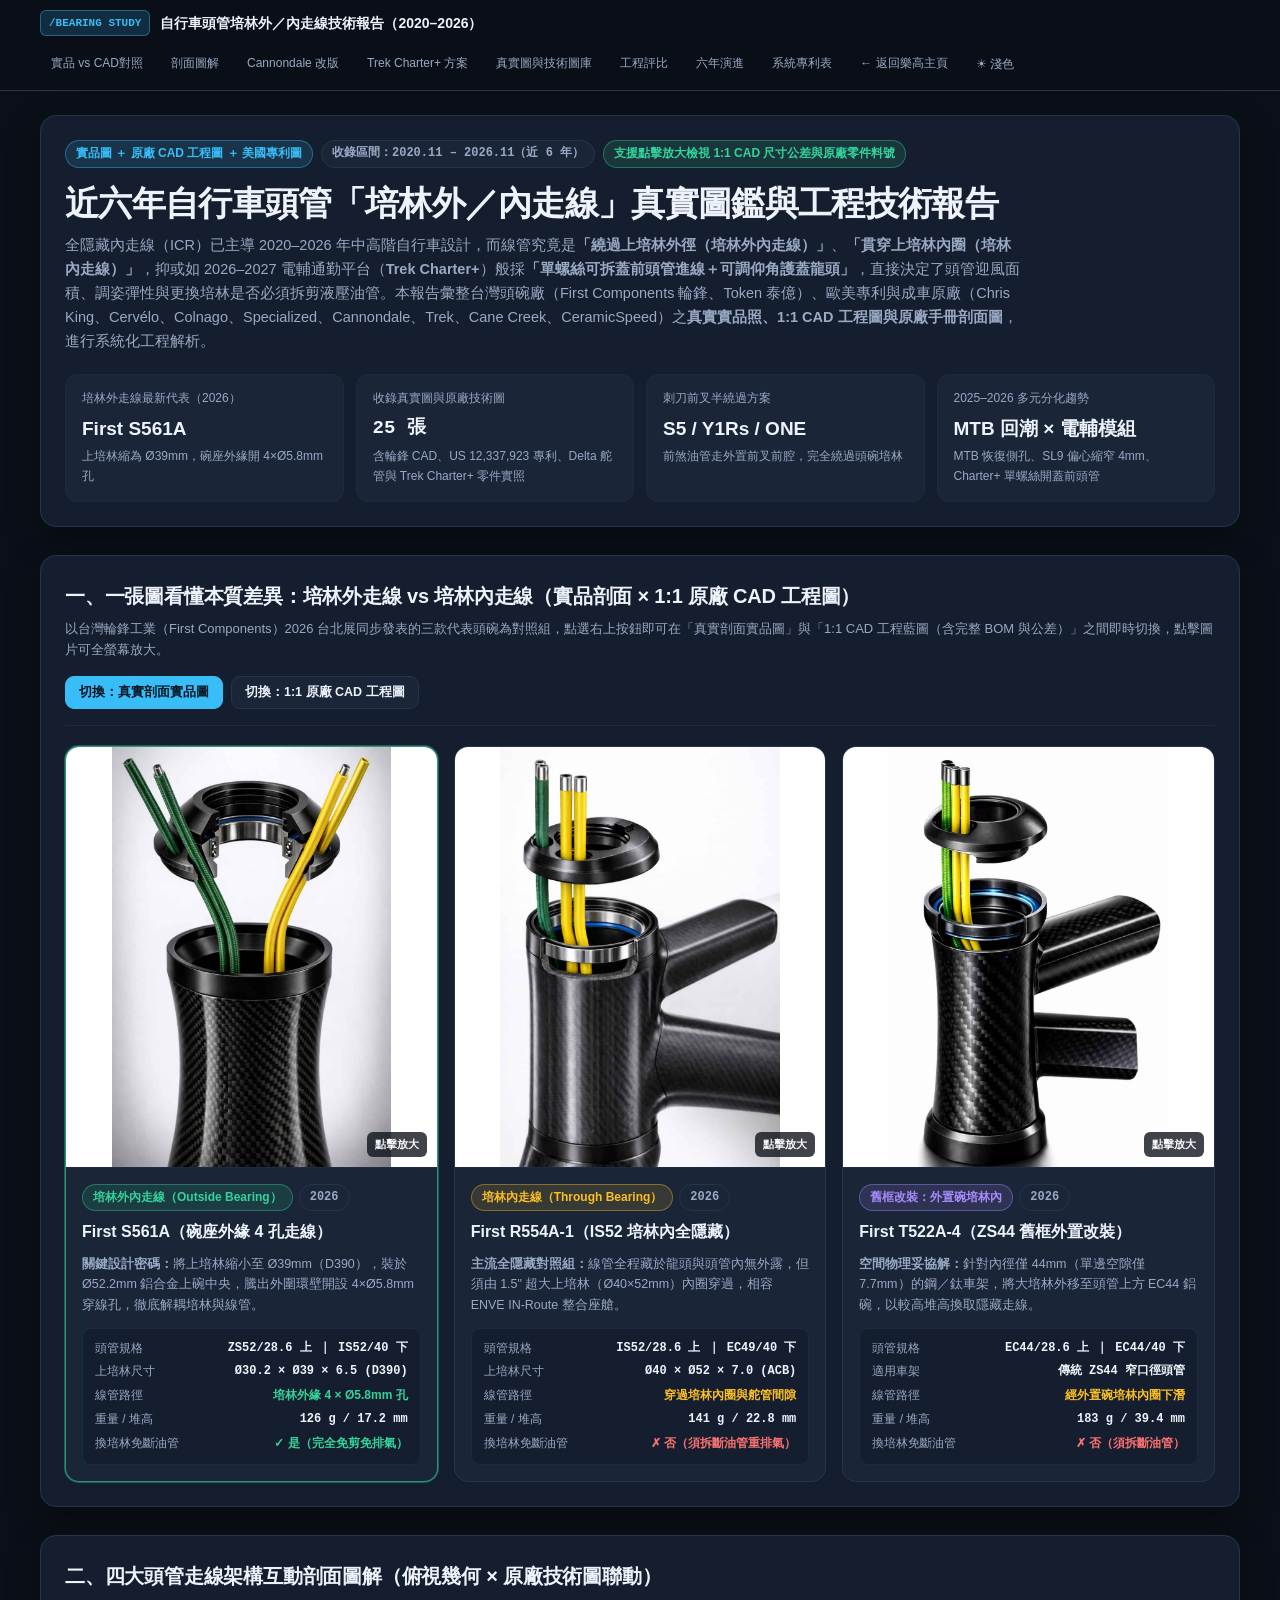
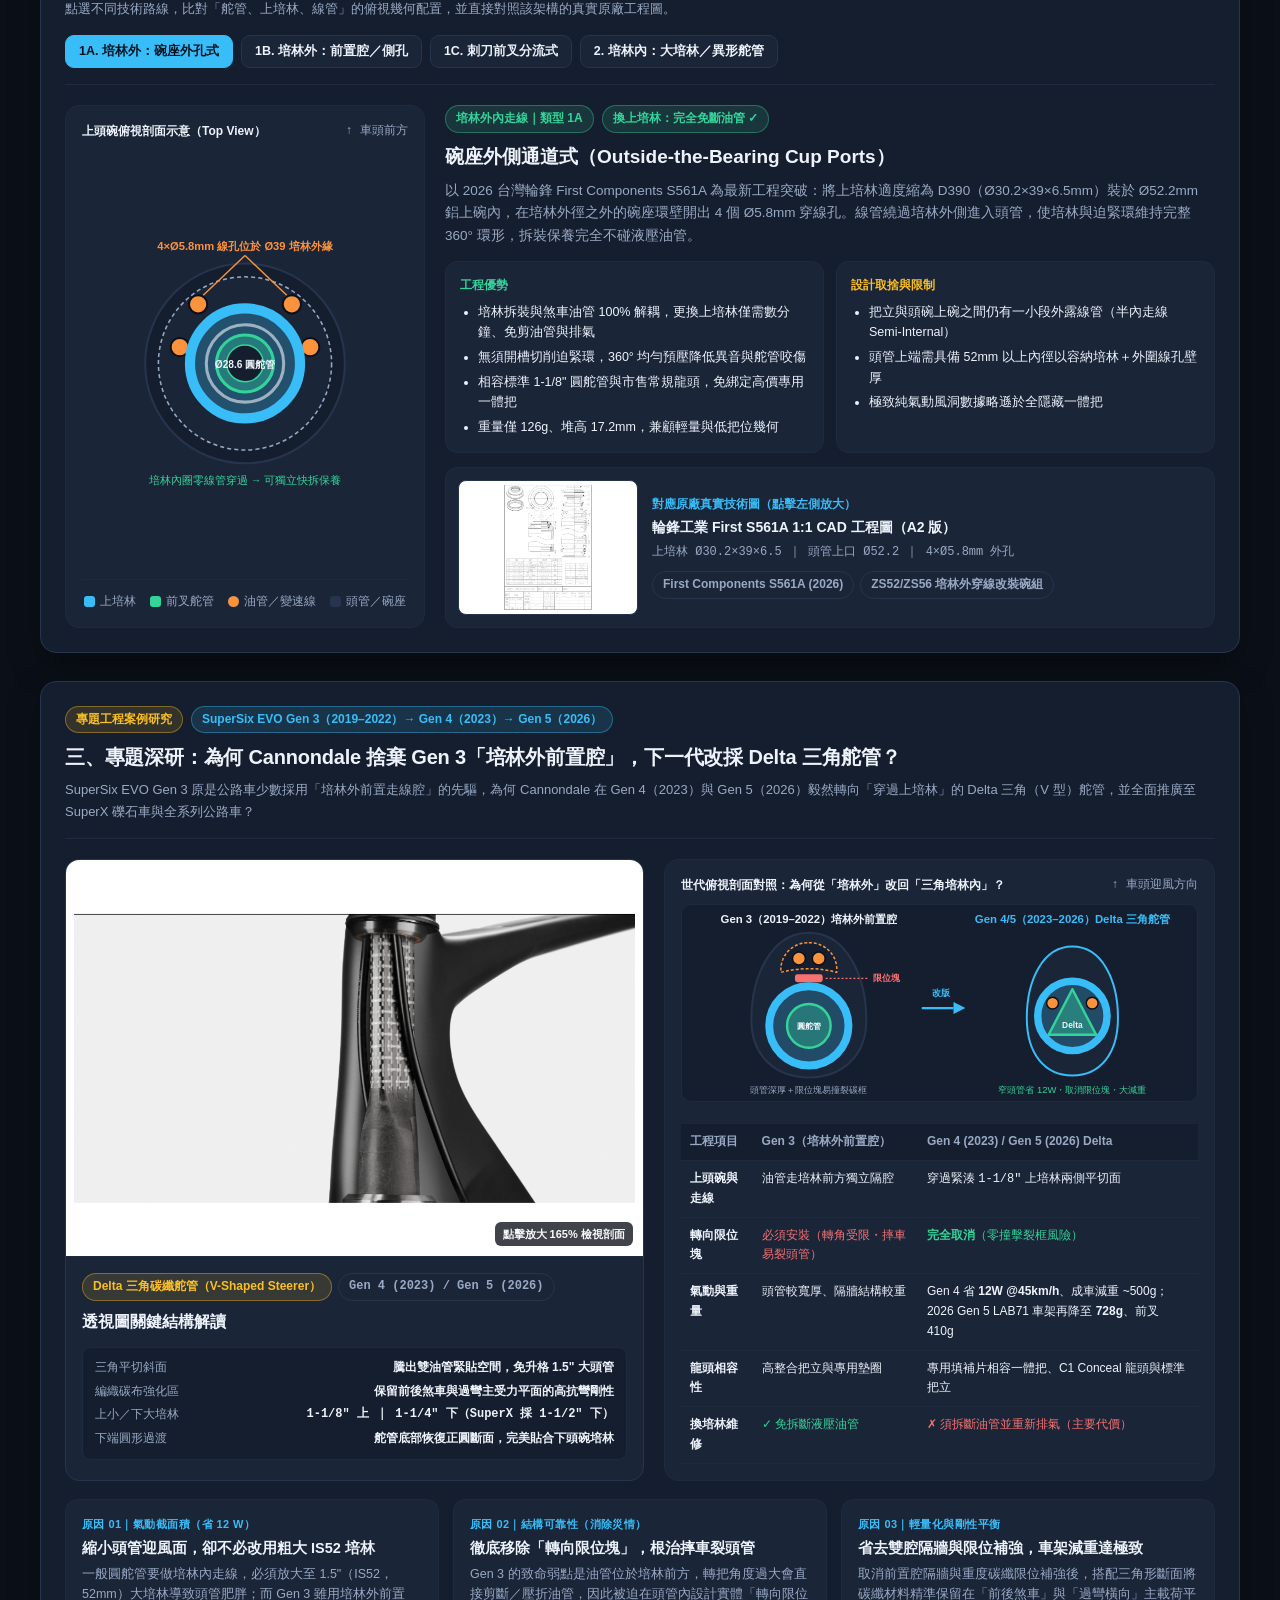
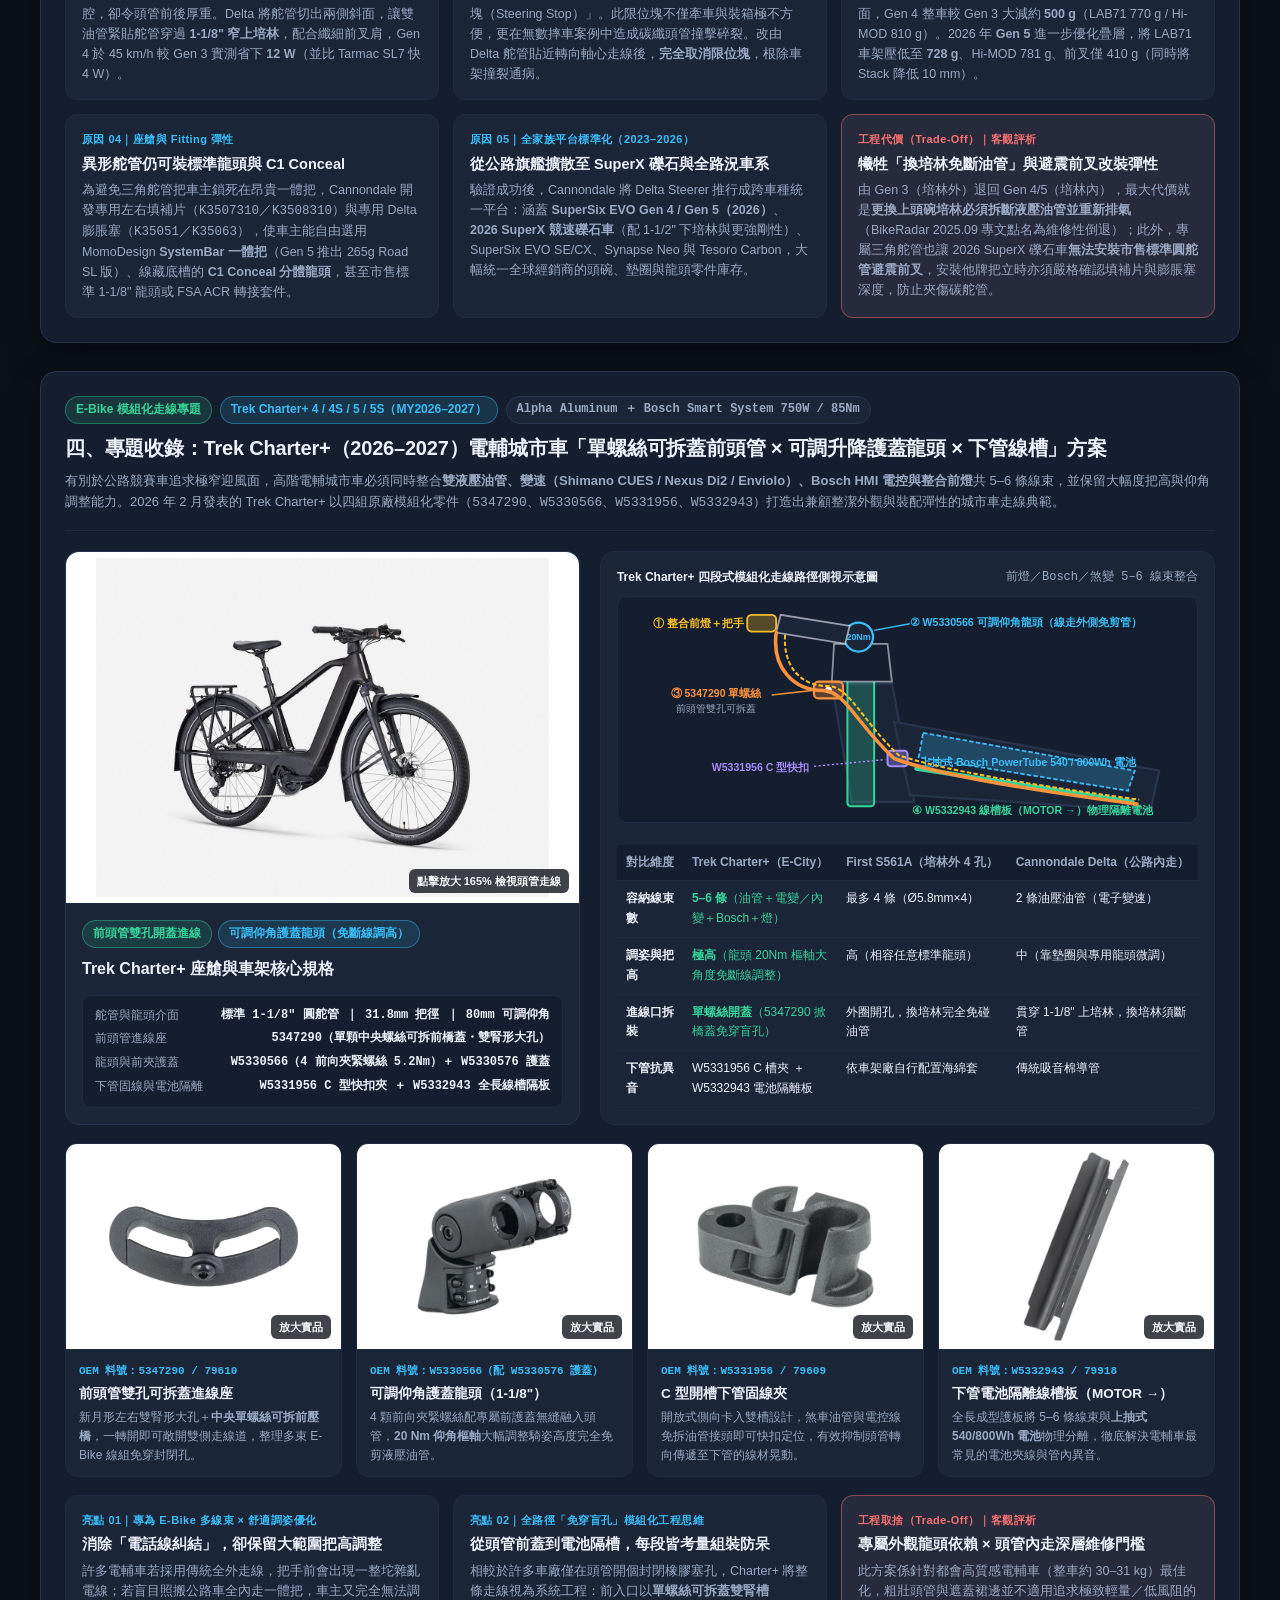
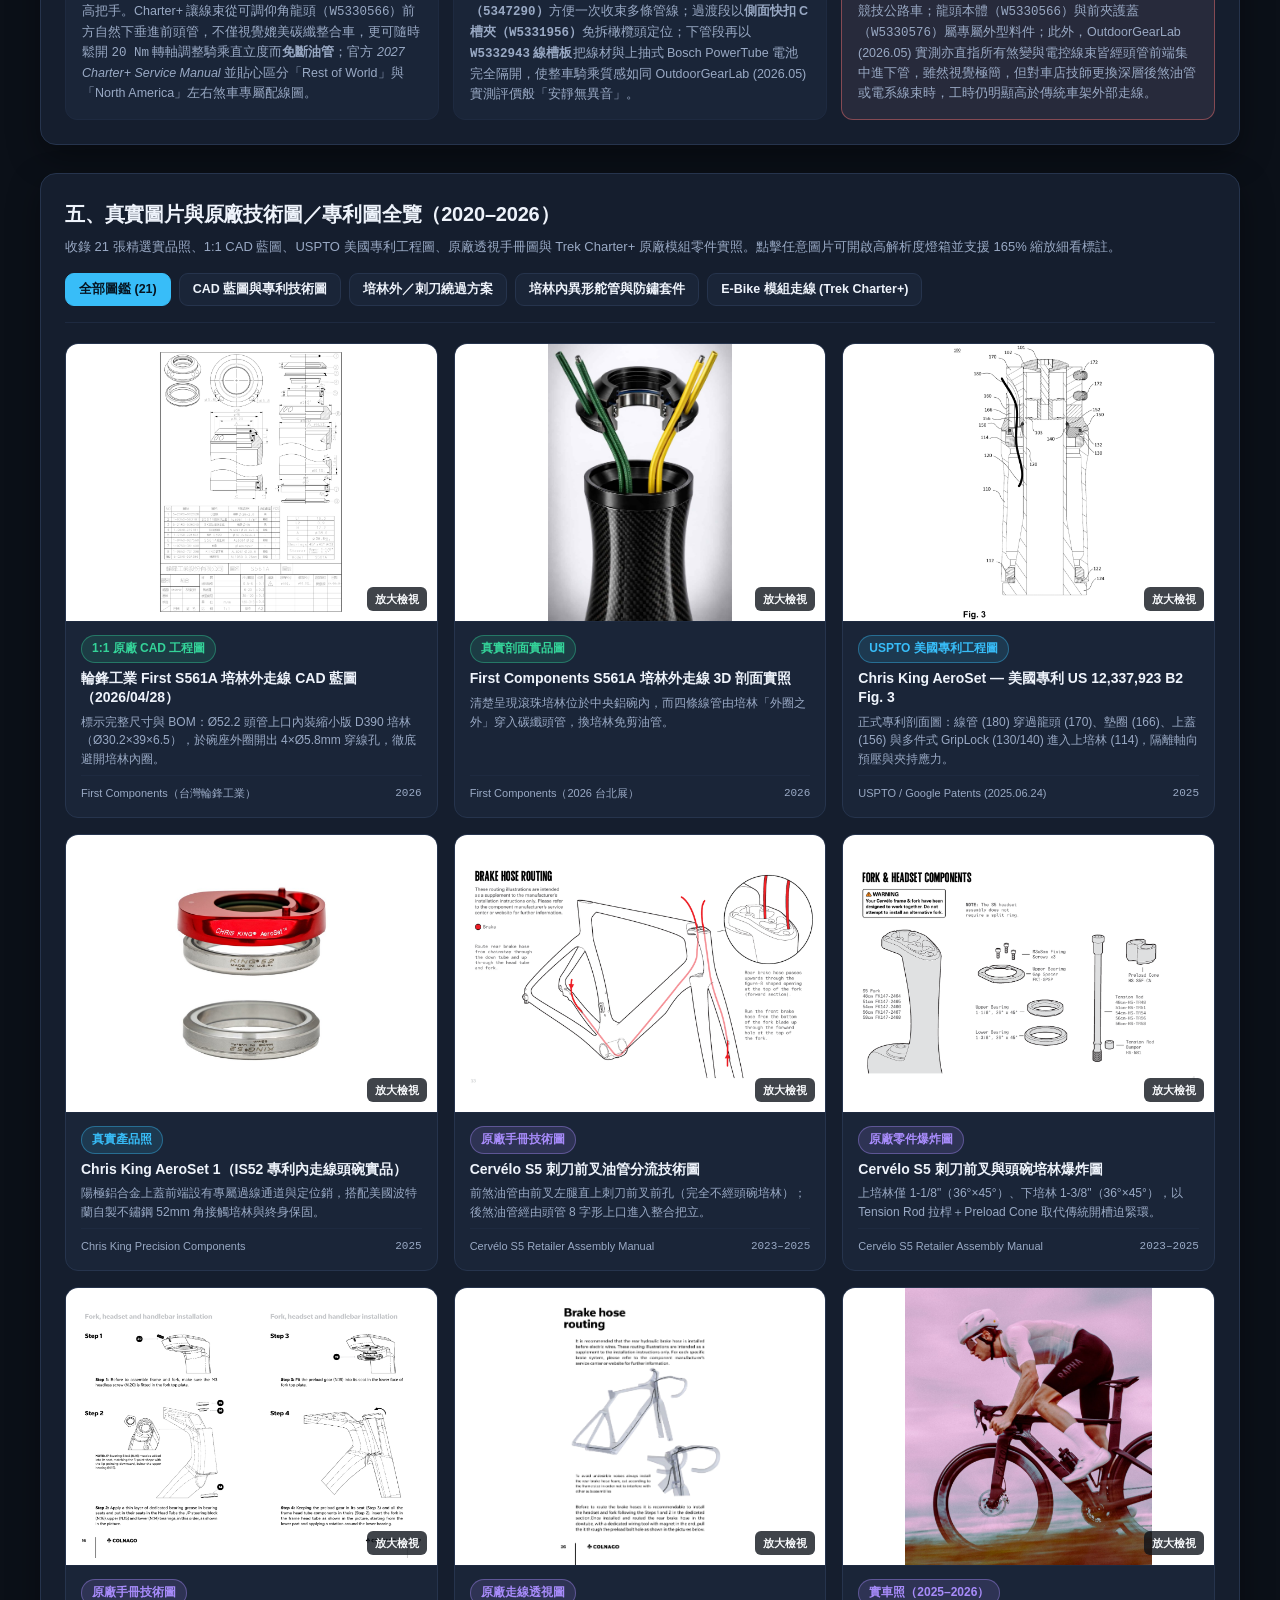
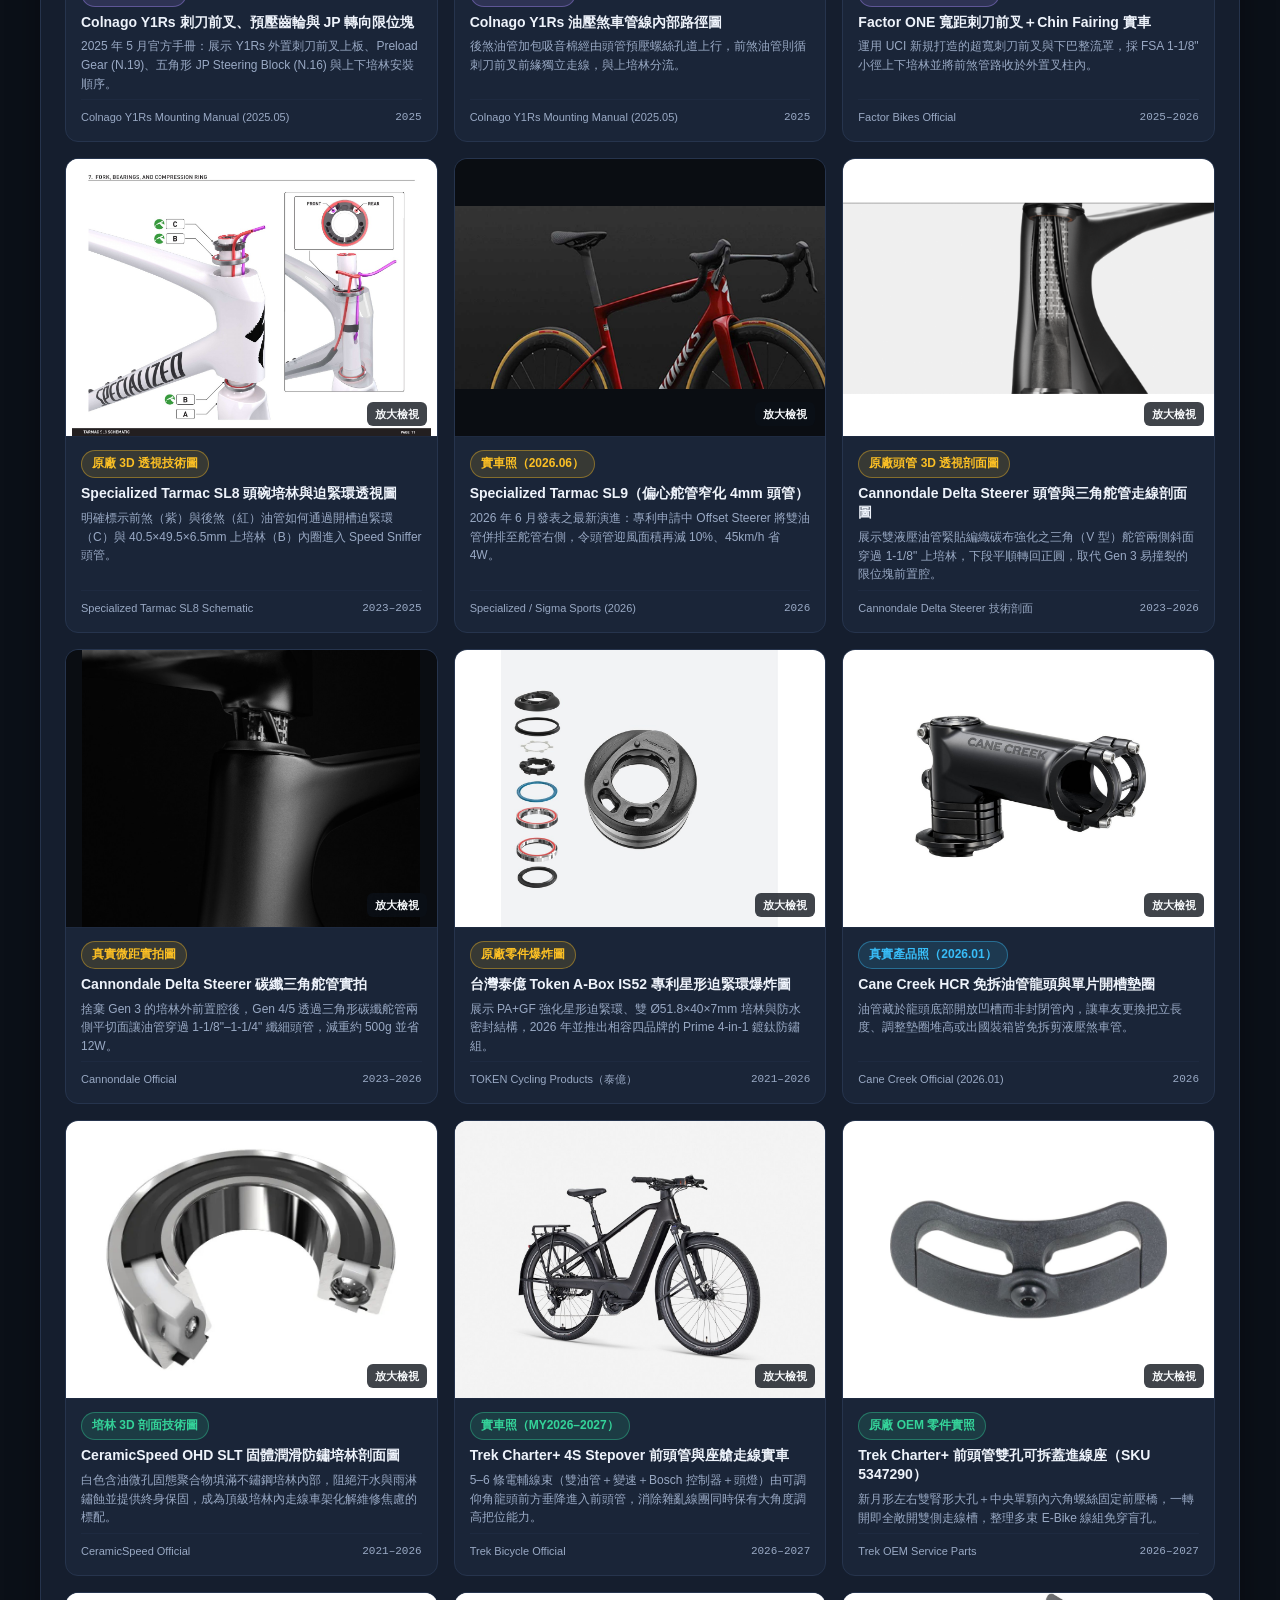
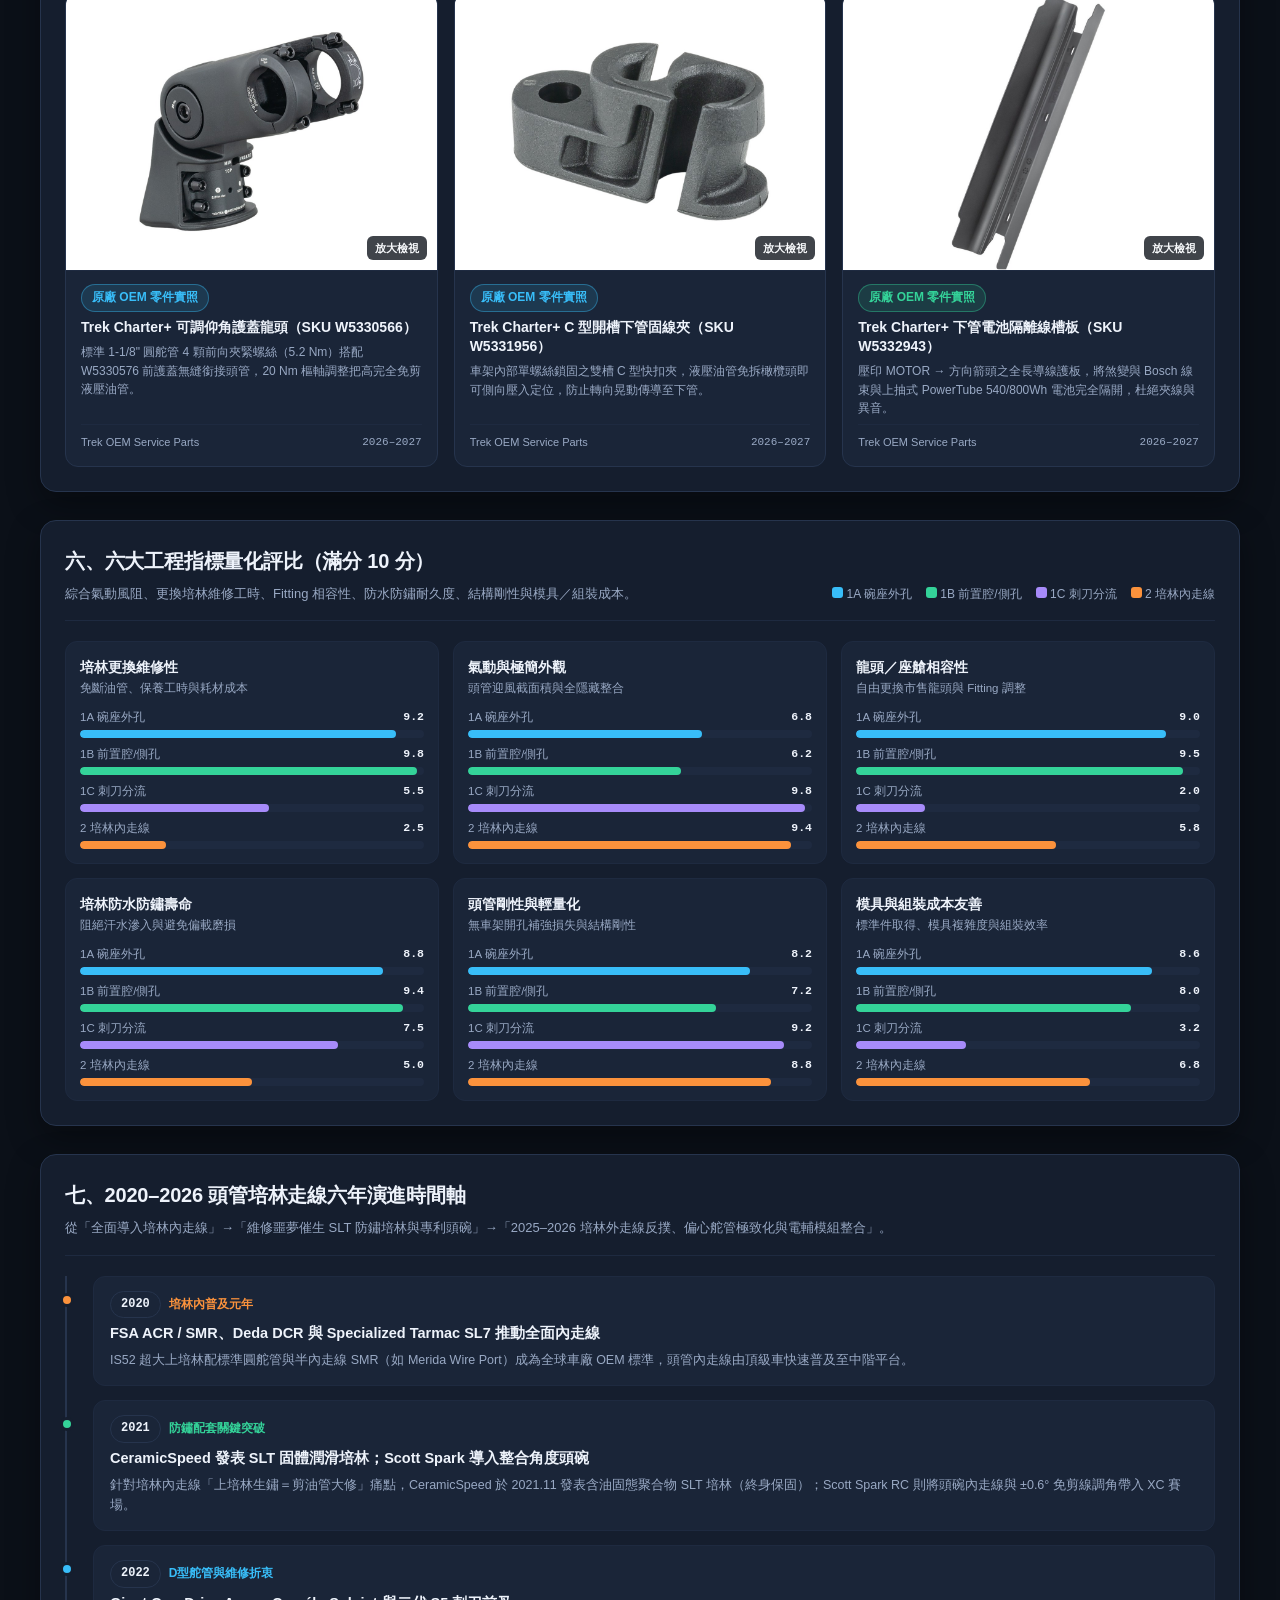
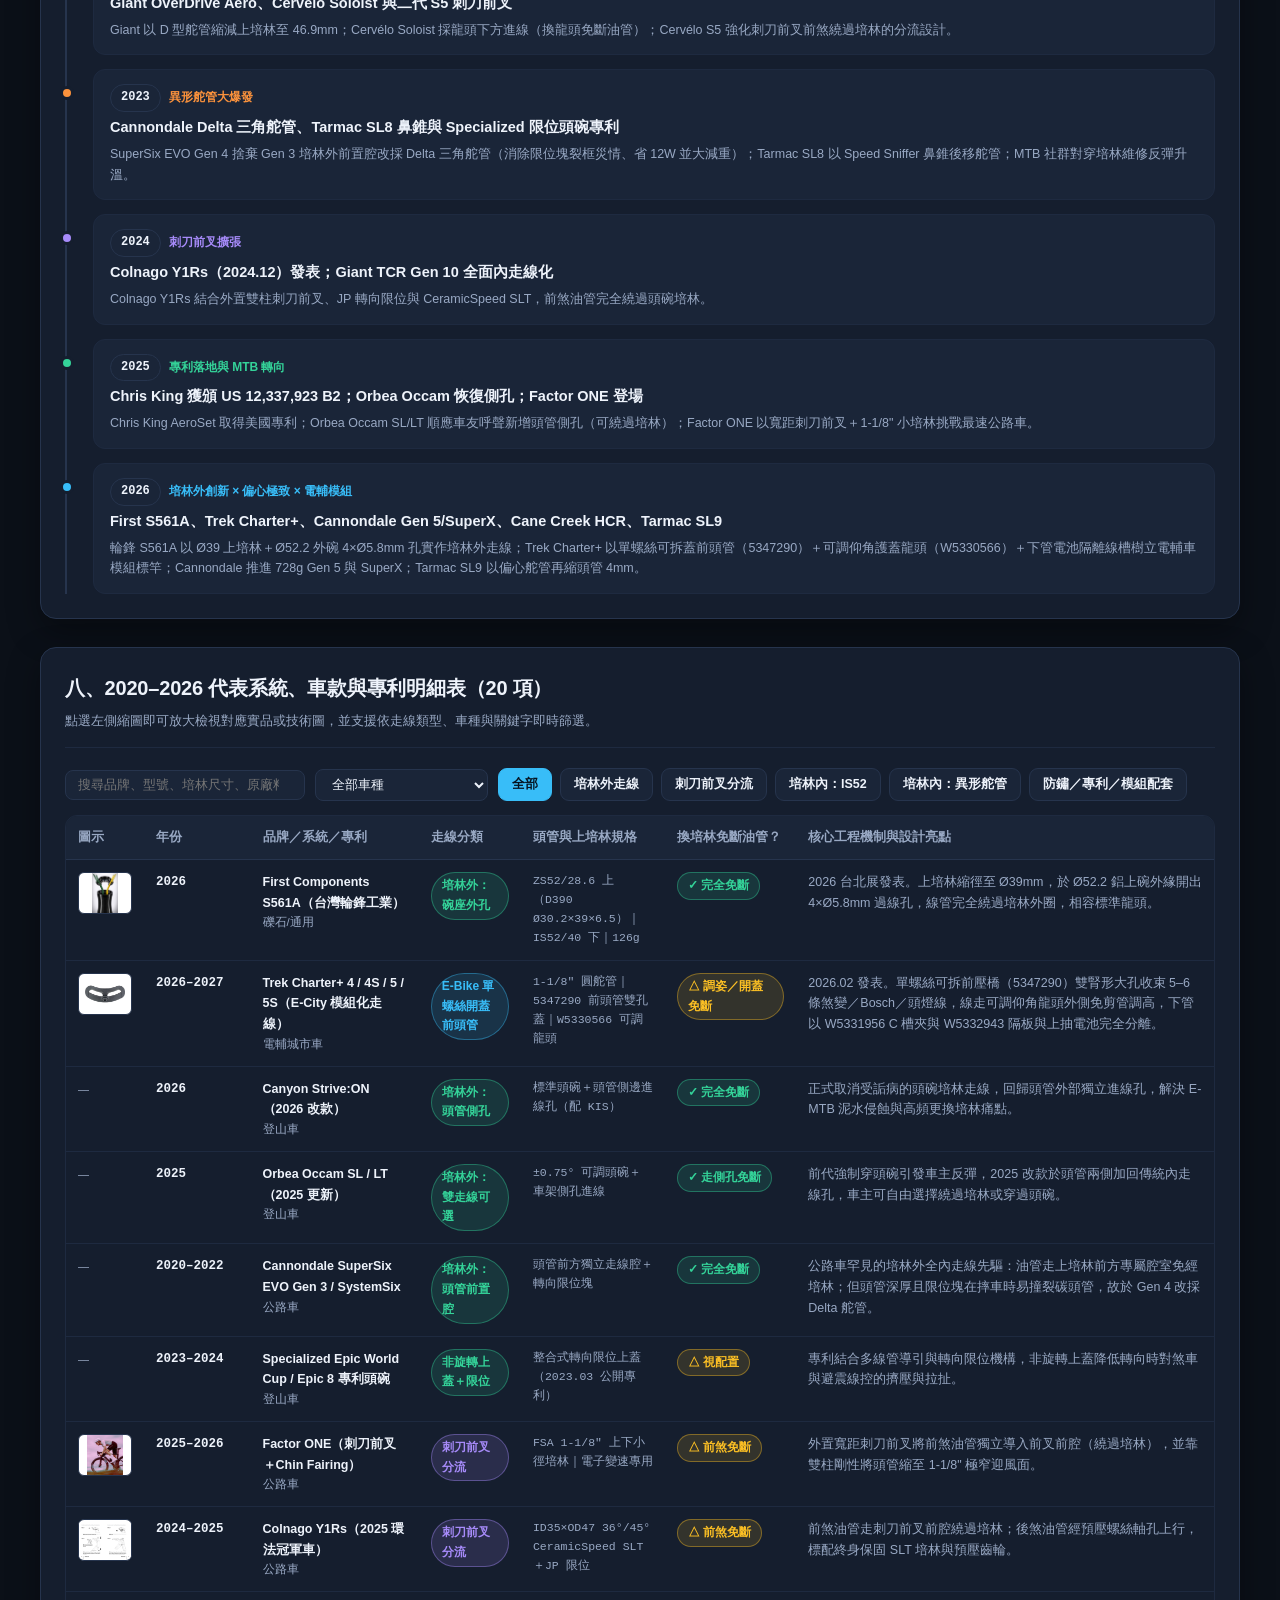
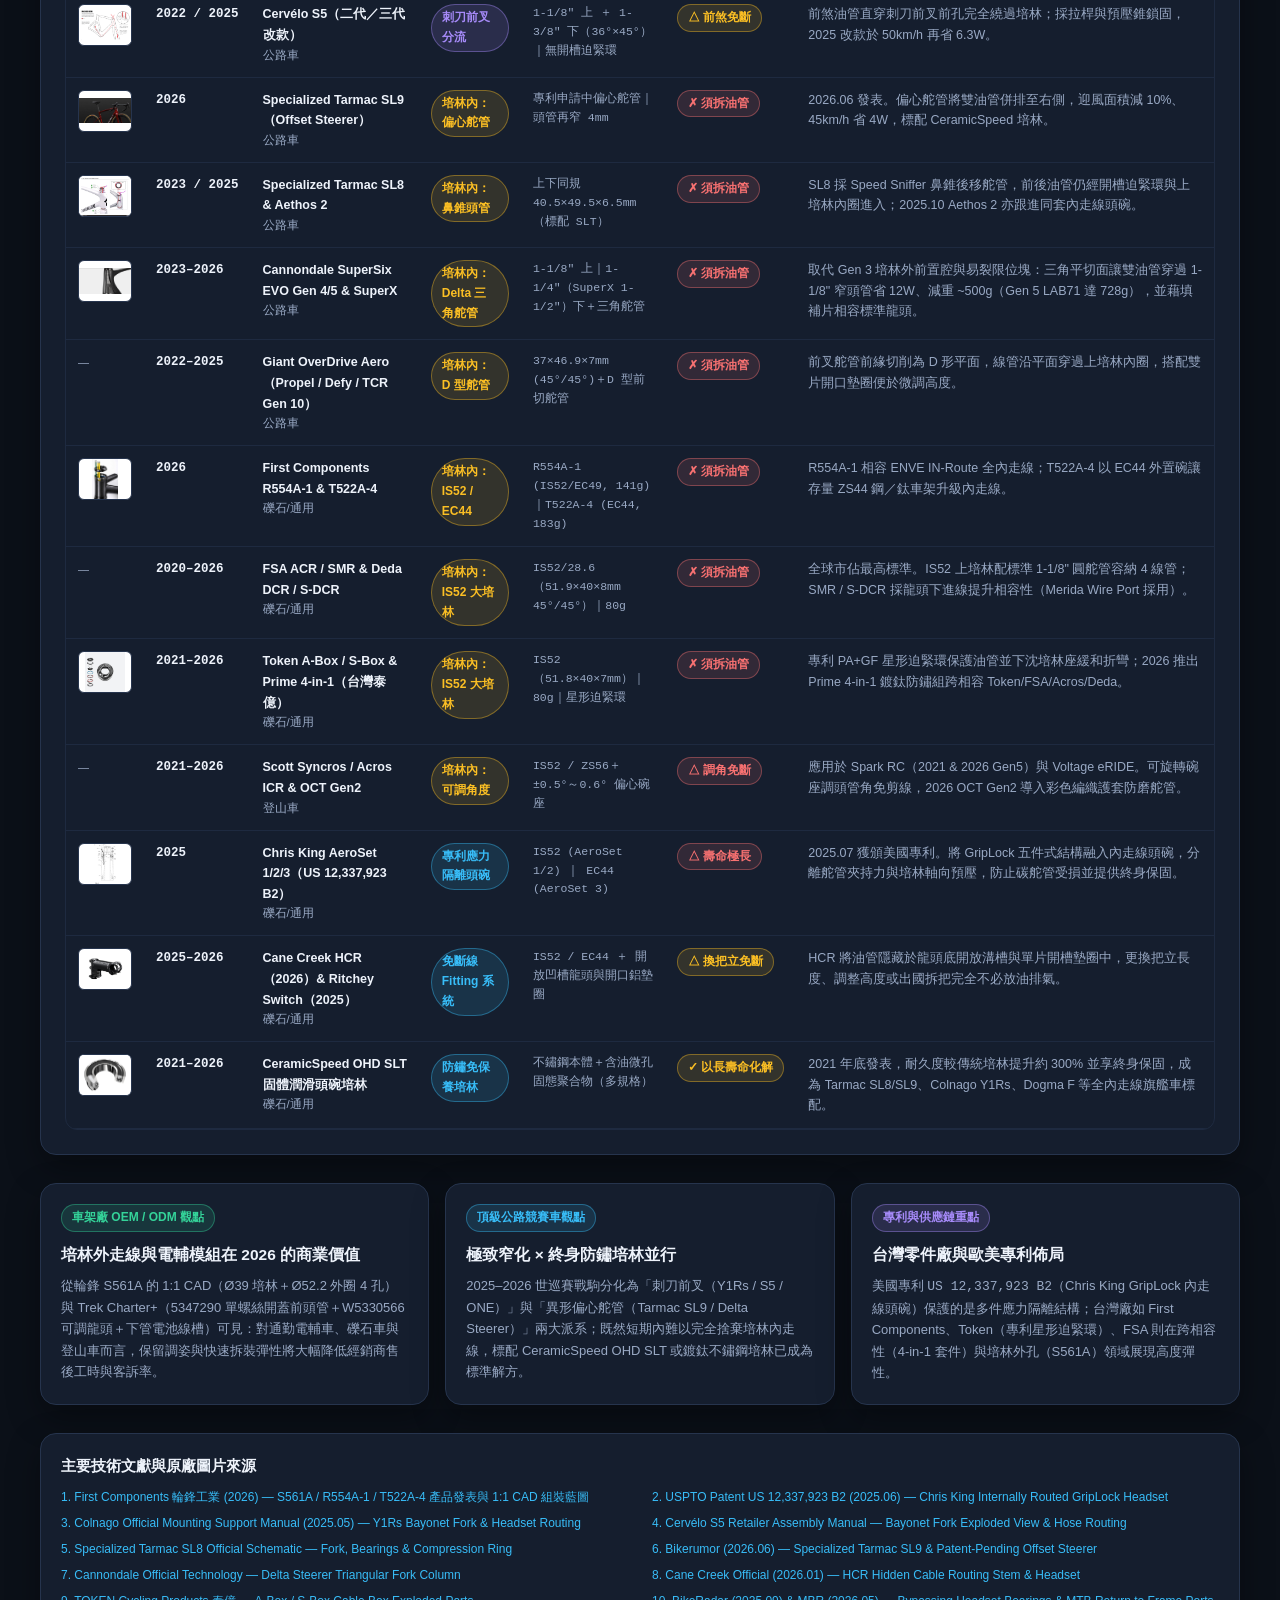
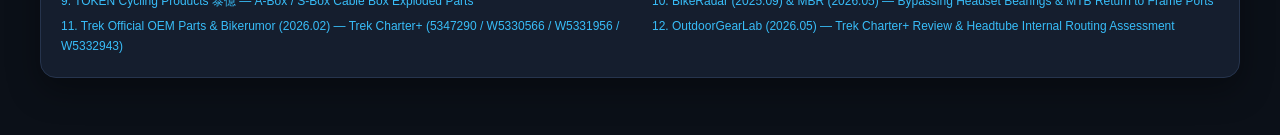
==== commit 55d76bc8: "docs(bearing-study): add Trek Charter+ 2026-2027 headtube front-grommet and adjustable-stem routing " ====
--- a/BEARING STUDY/index.html
+++ b/BEARING STUDY/index.html
@@ -670,13 +670,60 @@
       background: var(--card);
     }
 
+    /* Charter+ 4-part OEM grid */
+    .charter-parts-grid {
+      display: grid;
+      grid-template-columns: repeat(4, minmax(0, 1fr));
+      gap: 14px;
+      margin-bottom: 18px;
+    }
+    .part-card {
+      background: var(--card-2);
+      border: 1px solid var(--border-soft);
+      border-radius: 12px;
+      overflow: hidden;
+      display: flex;
+      flex-direction: column;
+    }
+    .part-card .media-box {
+      aspect-ratio: 4 / 3;
+      padding: 8px;
+      border-radius: 0;
+      border: 0;
+      border-bottom: 1px solid var(--border-soft);
+    }
+    .part-card-body {
+      padding: 12px 13px;
+      display: flex;
+      flex-direction: column;
+      gap: 5px;
+      flex: 1;
+    }
+    .part-sku {
+      font-size: 11px;
+      font-weight: 700;
+      color: var(--primary);
+    }
+    .part-card h4 {
+      margin: 0;
+      font-size: 13.5px;
+      font-weight: 800;
+      line-height: 1.35;
+    }
+    .part-card p {
+      margin: 0;
+      font-size: 12px;
+      color: var(--muted);
+      line-height: 1.55;
+    }
+
     @media (max-width: 980px) {
       .kpi-grid { grid-template-columns: repeat(2, 1fr); }
-      .grid-3, .gallery-grid, .metrics-grid, .case-reasons-grid { grid-template-columns: repeat(2, 1fr); }
+      .grid-3, .gallery-grid, .metrics-grid, .case-reasons-grid, .charter-parts-grid { grid-template-columns: repeat(2, 1fr); }
       .explorer-grid, .case-hero-grid { grid-template-columns: 1fr; }
     }
     @media (max-width: 640px) {
-      .kpi-grid, .grid-3, .grid-2, .gallery-grid, .metrics-grid, .pro-con, .ref-strip, .case-reasons-grid {
+      .kpi-grid, .grid-3, .grid-2, .gallery-grid, .metrics-grid, .pro-con, .ref-strip, .case-reasons-grid, .charter-parts-grid {
         grid-template-columns: 1fr;
       }
       .panel { padding: 16px; }
@@ -695,7 +742,8 @@
       <div class="nav-links">
         <a href="#showdown">實品 vs CAD對照</a>
         <a href="#explorer">剖面圖解</a>
-        <a href="#cannondale-case">Cannondale 改版解析</a>
+        <a href="#cannondale-case">Cannondale 改版</a>
+        <a href="#trek-charter-case">Trek Charter+ 方案</a>
         <a href="#gallery">真實圖與技術圖庫</a>
         <a href="#metrics">工程評比</a>
         <a href="#timeline">六年演進</a>
@@ -713,11 +761,11 @@
       <div class="hero-meta">
         <span class="pill info">實品圖 ＋ 原廠 CAD 工程圖 ＋ 美國專利圖</span>
         <span class="pill mono">收錄區間：2020.11 – 2026.11（近 6 年）</span>
-        <span class="pill ok">支援點擊放大檢視 1:1 CAD 尺寸公差</span>
+        <span class="pill ok">支援點擊放大檢視 1:1 CAD 尺寸公差與原廠零件料號</span>
       </div>
       <h1>近六年自行車頭管「培林外／內走線」真實圖鑑與工程技術報告</h1>
       <p class="hero-lead">
-        全隱藏內走線（ICR）已主導 2020–2026 年中高階自行車設計，而線管究竟是<strong>「繞過上培林外徑（培林外內走線）」</strong>還是<strong>「貫穿上培林內圈（培林內走線）」</strong>，直接決定了頭管迎風面積、碳纖舵管壽命與更換培林是否必須拆剪油壓煞車管。本報告彙整台灣頭碗廠（First Components 輪鋒、Token 泰億）、歐美專利與成車原廠（Chris King、Cervélo、Colnago、Specialized、Cannondale、Cane Creek、CeramicSpeed）之<strong>真實實品照、1:1 CAD 工程圖與原廠手冊剖面圖</strong>，進行系統化工程解析。
+        全隱藏內走線（ICR）已主導 2020–2026 年中高階自行車設計，而線管究竟是<strong>「繞過上培林外徑（培林外內走線）」</strong>、<strong>「貫穿上培林內圈（培林內走線）」</strong>，抑或如 2026–2027 電輔通勤平台（<strong>Trek Charter+</strong>）般採<strong>「單螺絲可拆蓋前頭管進線＋可調仰角護蓋龍頭」</strong>，直接決定了頭管迎風面積、調姿彈性與更換培林是否必須拆剪液壓油管。本報告彙整台灣頭碗廠（First Components 輪鋒、Token 泰億）、歐美專利與成車原廠（Chris King、Cervélo、Colnago、Specialized、Cannondale、Trek、Cane Creek、CeramicSpeed）之<strong>真實實品照、1:1 CAD 工程圖與原廠手冊剖面圖</strong>，進行系統化工程解析。
       </p>
 
       <div class="kpi-grid">
@@ -728,8 +776,8 @@
         </div>
         <div class="kpi">
           <div class="kpi-label">收錄真實圖與原廠技術圖</div>
-          <div class="kpi-val mono">20 張</div>
-          <div class="kpi-sub">含輪鋒 CAD 藍圖、US 12,337,923 B2 專利圖、Delta 舵管透視圖</div>
+          <div class="kpi-val mono">25 張</div>
+          <div class="kpi-sub">含輪鋒 CAD、US 12,337,923 專利、Delta 舵管與 Trek Charter+ 零件實照</div>
         </div>
         <div class="kpi">
           <div class="kpi-label">刺刀前叉半繞過方案</div>
@@ -737,9 +785,9 @@
           <div class="kpi-sub">前煞油管走外置前叉前腔，完全繞過頭碗培林</div>
         </div>
         <div class="kpi">
-          <div class="kpi-label">2025–2026 兩極化趨勢</div>
-          <div class="kpi-val">MTB 回潮 × 公路偏心</div>
-          <div class="kpi-sub">MTB 恢復培林外側孔；Tarmac SL9 偏心舵管再窄 4mm</div>
+          <div class="kpi-label">2025–2026 多元分化趨勢</div>
+          <div class="kpi-val">MTB 回潮 × 電輔模組</div>
+          <div class="kpi-sub">MTB 恢復側孔、SL9 偏心縮窄 4mm、Charter+ 單螺絲開蓋前頭管</div>
         </div>
       </div>
     </section>
@@ -1055,29 +1103,232 @@
       </div>
     </section>
 
-    <!-- SECTION 4: FULL REAL PHOTO & TECHNICAL DRAWING GALLERY -->
+    <!-- SECTION 4: TREK CHARTER+ (2026-2027) MODULAR E-CITY ROUTING CASE STUDY -->
+    <section class="panel" id="trek-charter-case">
+      <div class="section-head">
+        <div>
+          <div style="display:flex;gap:8px;flex-wrap:wrap;margin-bottom:8px;">
+            <span class="pill ok">E-Bike 模組化走線專題</span>
+            <span class="pill info">Trek Charter+ 4 / 4S / 5 / 5S（MY2026–2027）</span>
+            <span class="pill mono">Alpha Aluminum ＋ Bosch Smart System 750W / 85Nm</span>
+          </div>
+          <h2>四、專題收錄：Trek Charter+（2026–2027）電輔城市車「單螺絲可拆蓋前頭管 × 可調升降護蓋龍頭 × 下管線槽」方案</h2>
+          <p>有別於公路競賽車追求極窄迎風面，高階電輔城市車必須同時整合<strong>雙液壓油管、變速（Shimano CUES / Nexus Di2 / Enviolo）、Bosch HMI 電控與整合前燈</strong>共 5–6 條線束，並保留大幅度把高與仰角調整能力。2026 年 2 月發表的 Trek Charter+ 以四組原廠模組化零件（<span class="mono">5347290</span>、<span class="mono">W5330566</span>、<span class="mono">W5331956</span>、<span class="mono">W5332943</span>）打造出兼顧整潔外觀與裝配彈性的城市車走線典範。</p>
+        </div>
+      </div>
+
+      <div class="case-hero-grid">
+        <!-- Left: Real Bike 3/4 Photo + Key Specs -->
+        <article class="compare-card" style="justify-content:space-between;">
+          <div class="media-box" style="aspect-ratio:16 / 11;padding:6px;" data-lb-src="./images/trek-charter-plus-bike.jpg" data-lb-title="Trek Charter+ 4S Stepover 實車 3/4 視角（前頭管與座艙走線）" data-lb-cap="Trek Charter+（2026–2027）全整合座艙實景：液壓煞車油管、變速線、Bosch 控制器與龍頭中央整合前燈線束，順著可調仰角護蓋龍頭前方自然垂降，直接匯入頭管前上緣之雙孔可拆蓋進線座（5347290），徹底消除一般電輔車雜亂的『電話線糾結』。點擊可放大 165% 檢視頭管與龍頭銜接細節。">
+            <img src="./images/trek-charter-plus-bike.jpg" alt="Trek Charter+ 4S Stepover 電輔城市車頭管與座艙走線實車照" />
+            <span class="zoom-hint">點擊放大 165% 檢視頭管走線</span>
+          </div>
+          <div class="compare-body">
+            <div style="display:flex;gap:6px;flex-wrap:wrap;">
+              <span class="pill ok">前頭管雙孔開蓋進線</span>
+              <span class="pill info">可調仰角護蓋龍頭（免斷線調高）</span>
+            </div>
+            <h3>Trek Charter+ 座艙與車架核心規格</h3>
+            <div class="spec-list">
+              <div class="spec-row"><span>舵管與龍頭介面</span><span class="mono">標準 1-1/8" 圓舵管 ｜ 31.8mm 把徑 ｜ 80mm 可調仰角</span></div>
+              <div class="spec-row"><span>前頭管進線座</span><span class="mono">5347290（單顆中央螺絲可拆前橋蓋・雙腎形大孔）</span></div>
+              <div class="spec-row"><span>龍頭與前夾護蓋</span><span class="mono">W5330566（4 前向夾緊螺絲 5.2Nm）＋ W5330576 護蓋</span></div>
+              <div class="spec-row"><span>下管固線與電池隔離</span><span class="mono">W5331956 C 型快扣夾 ＋ W5332943 全長線槽隔板</span></div>
+            </div>
+          </div>
+        </article>
+
+        <!-- Right: Inline SVG 4-Stage Flow Diagram + 3-Way Comparison Table -->
+        <div class="svg-card" style="gap:12px;">
+          <div>
+            <div style="display:flex;justify-content:space-between;align-items:center;font-size:12px;color:var(--muted);margin-bottom:8px;">
+              <strong style="color:var(--fg)">Trek Charter+ 四段式模組化走線路徑側視示意圖</strong>
+              <span class="mono">前燈／Bosch／煞變 5–6 線束整合</span>
+            </div>
+            <svg viewBox="0 0 520 202" style="width:100%;height:auto;display:block;background:var(--card);border:1px solid var(--border-soft);border-radius:10px;" aria-label="Trek Charter+ 四段式走線結構示意圖">
+              <!-- Headtube & Downtube Frame Outline -->
+              <path d="M 192 78 L 246 78 L 266 184 L 210 184 Z" fill="var(--card-2)" stroke="var(--border)" stroke-width="2"/>
+              <path d="M 248 112 L 486 156 L 478 192 L 262 178 Z" fill="var(--card-2)" stroke="var(--border)" stroke-width="2"/>
+              <!-- Top-Eject Bosch PowerTube Battery inside Downtube -->
+              <polygon points="274,122 464,156 458,174 270,144" fill="var(--chart-1)" fill-opacity="0.22" stroke="var(--chart-1)" stroke-width="1.6" stroke-dasharray="4 2"/>
+              <text x="368" y="152" text-anchor="middle" font-size="9.5" font-weight="700" fill="var(--primary)">上抽式 Bosch PowerTube 540 / 800Wh 電池</text>
+              <!-- Internal Downtube Cable Guide Tray (W5332943) below battery -->
+              <line x1="268" y1="154" x2="462" y2="184" stroke="var(--success)" stroke-width="4" stroke-linecap="round"/>
+              <text x="372" y="195" text-anchor="middle" font-size="9.5" font-weight="800" fill="var(--success)">④ W5332943 線槽板（MOTOR →）物理隔離電池</text>
+
+              <!-- Standard 1-1/8" Steerer & Adjustable Rise Stem (W5330566) -->
+              <rect x="206" y="42" width="24" height="146" rx="3" fill="var(--chart-2)" fill-opacity="0.24" stroke="var(--chart-2)" stroke-width="1.8"/>
+              <!-- Sculpted stem shroud & front clamp cover (W5330576) -->
+              <path d="M 194 42 L 242 42 L 246 76 L 192 76 Z" fill="var(--card)" stroke="var(--fg)" stroke-opacity="0.55" stroke-width="1.6"/>
+              <!-- Adjustable pivot & stem arm -->
+              <circle cx="216" cy="36" r="13" fill="var(--card-2)" stroke="var(--primary)" stroke-width="2"/>
+              <text x="216" y="39" text-anchor="middle" font-size="8" font-weight="800" fill="var(--primary)">20Nm</text>
+              <path d="M 208 26 L 146 16 L 142 32 L 204 42 Z" fill="var(--card-2)" stroke="var(--fg)" stroke-opacity="0.6" stroke-width="1.6"/>
+              <!-- Integrated headlight between faceplate clamps -->
+              <rect x="116" y="16" width="26" height="15" rx="4" fill="var(--warning)" fill-opacity="0.28" stroke="var(--warning)" stroke-width="1.6"/>
+              <text x="72" y="27" text-anchor="middle" font-size="9.5" font-weight="700" fill="var(--warning)">① 整合前燈＋把手</text>
+
+              <!-- Front Headtube Bolt-On Grommet (5347290) -->
+              <rect x="176" y="76" width="26" height="15" rx="4" fill="var(--chart-4)" fill-opacity="0.3" stroke="var(--chart-4)" stroke-width="2"/>
+              <circle cx="189" cy="83.5" r="3" fill="var(--fg)"/>
+
+              <!-- Open C-Slot Downtube Grommet (W5331956) -->
+              <rect x="242" y="138" width="18" height="14" rx="3" fill="var(--chart-3)" fill-opacity="0.35" stroke="var(--chart-3)" stroke-width="1.8"/>
+
+              <!-- Cable Bundle Path (outside stem pivot -> front grommet 5347290 -> C-clip W5331956 -> Cable Tray W5332943) -->
+              <path d="M 142 32 C 138 64, 158 84, 184 84 C 204 84, 214 114, 248 145 C 282 158, 360 172, 466 186" fill="none" stroke="var(--chart-4)" stroke-width="3.2" stroke-linecap="round"/>
+              <path d="M 150 34 C 148 62, 164 80, 188 80 C 208 80, 218 110, 252 142 C 286 154, 364 168, 468 182" fill="none" stroke="var(--warning)" stroke-width="1.8" stroke-dasharray="4 2"/>
+
+              <!-- Callout Labels -->
+              <text x="366" y="26" text-anchor="middle" font-size="9.5" font-weight="800" fill="var(--primary)">② W5330566 可調仰角龍頭（線走外側免剪管）</text>
+              <line x1="230" y1="30" x2="262" y2="24" stroke="var(--primary)" stroke-width="1.2"/>
+
+              <text x="88" y="90" text-anchor="middle" font-size="9.5" font-weight="800" fill="var(--chart-4)">③ 5347290 單螺絲</text>
+              <text x="88" y="103" text-anchor="middle" font-size="9" fill="var(--muted)">前頭管雙孔可拆蓋</text>
+              <line x1="138" y1="88" x2="174" y2="84" stroke="var(--chart-4)" stroke-width="1.3"/>
+
+              <text x="128" y="156" text-anchor="middle" font-size="9.5" font-weight="700" fill="var(--chart-3)">W5331956 C 型快扣</text>
+              <line x1="176" y1="152" x2="240" y2="146" stroke="var(--chart-3)" stroke-width="1.2" stroke-dasharray="2 2"/>
+            </svg>
+          </div>
+
+          <table class="mini-compare-table">
+            <thead>
+              <tr>
+                <th>對比維度</th>
+                <th>Trek Charter+（E-City）</th>
+                <th>First S561A（培林外 4 孔）</th>
+                <th>Cannondale Delta（公路內走）</th>
+              </tr>
+            </thead>
+            <tbody>
+              <tr>
+                <td><strong>容納線束數</strong></td>
+                <td style="color:var(--success)"><strong>5–6 條</strong>（油管＋電變／內變＋Bosch＋燈）</td>
+                <td>最多 4 條（Ø5.8mm×4）</td>
+                <td>2 條油壓油管（電子變速）</td>
+              </tr>
+              <tr>
+                <td><strong>調姿與把高</strong></td>
+                <td style="color:var(--success)"><strong>極高</strong>（龍頭 20Nm 樞軸大角度免斷線調整）</td>
+                <td>高（相容任意標準龍頭）</td>
+                <td>中（靠墊圈與專用龍頭微調）</td>
+              </tr>
+              <tr>
+                <td><strong>進線口拆裝</strong></td>
+                <td style="color:var(--success)"><strong>單螺絲開蓋</strong>（5347290 掀橋蓋免穿盲孔）</td>
+                <td>外圈開孔，換培林完全免碰油管</td>
+                <td>貫穿 1-1/8" 上培林，換培林須斷管</td>
+              </tr>
+              <tr>
+                <td><strong>下管抗異音</strong></td>
+                <td>W5331956 C 槽夾 ＋ W5332943 電池隔離板</td>
+                <td>依車架廠自行配置海綿套</td>
+                <td>傳統吸音棉導管</td>
+              </tr>
+            </tbody>
+          </table>
+        </div>
+      </div>
+
+      <!-- 4 Official Trek Charter+ OEM Hardware Photos -->
+      <div class="charter-parts-grid">
+        <article class="part-card">
+          <div class="media-box" data-lb-src="./images/trek-charter-plus-front-grommet.jpg" data-lb-title="Trek Charter+ 前頭管雙孔可拆蓋進線座（SKU 5347290 / 79610）" data-lb-cap="新月弧形外觀緊貼頭管前緣，左右各設一座大型腎形線槽以容納雙油壓油管、變速線、Bosch 控制器與前燈線；鬆開中央單顆內六角螺絲即可取下前壓蓋，讓整束線管免穿封閉盲孔即可快速置入或檢修。">
+            <img src="./images/trek-charter-plus-front-grommet.jpg" alt="Trek Charter+ Headtube Front Cable Grommet Set 5347290" loading="lazy" />
+            <span class="zoom-hint">放大實品</span>
+          </div>
+          <div class="part-card-body">
+            <div class="part-sku mono">OEM 料號：5347290 / 79610</div>
+            <h4>前頭管雙孔可拆蓋進線座</h4>
+            <p>新月形左右雙腎形大孔＋<strong>中央單螺絲可拆前壓橋</strong>，一轉開即可敞開雙側走線道，整理多束 E-Bike 線組免穿封閉孔。</p>
+          </div>
+        </article>
+
+        <article class="part-card">
+          <div class="media-box" data-lb-src="./images/trek-charter-plus-adjustable-stem.jpg" data-lb-title="Trek Charter+ 可調仰角護蓋龍頭（SKU W5330566 / 5330566）" data-lb-cap="對應標準 1-1/8 吋圓舵管與 31.8mm 車把（80mm 長），採 4 顆前向夾緊螺絲（5.2 Nm Max，標註 TIGHTEN 1 FIRST W/NO GAP）與中央護蓋鎖孔（配 W5330576 前護蓋），上方具 20 Nm 仰角轉軸並於面蓋中央整合前燈與 Blendr 鎖點；線管繞經龍頭外側進入頭管，調高把位絕不折線。">
+            <img src="./images/trek-charter-plus-adjustable-stem.jpg" alt="Trek Charter+ Adjustable Rise Stem W5330566" loading="lazy" />
+            <span class="zoom-hint">放大實品</span>
+          </div>
+          <div class="part-card-body">
+            <div class="part-sku mono">OEM 料號：W5330566（配 W5330576 護蓋）</div>
+            <h4>可調仰角護蓋龍頭（1-1/8"）</h4>
+            <p>4 顆前向夾緊螺絲配專屬前護蓋無縫融入頭管，<strong>20 Nm 仰角樞軸</strong>大幅調整騎姿高度完全免剪液壓油管。</p>
+          </div>
+        </article>
+
+        <article class="part-card">
+          <div class="media-box" data-lb-src="./images/trek-charter-plus-downtube-grommet.jpg" data-lb-title="Trek Charter+ C 型開槽下管固線夾（SKU W5331956 / 79609）" data-lb-cap="車架下管內部固定用雙通道 C 型開槽夾扣：單螺絲鎖固於車架內壁，側邊預留開放式卡槽，油管與變速管無須拆斷橄欖頭即可直接側向卡入定位，大幅縮短產線組裝與日後換線工時。">
+            <img src="./images/trek-charter-plus-downtube-grommet.jpg" alt="Trek Charter+ Downtube Cable Grommet W5331956" loading="lazy" />
+            <span class="zoom-hint">放大實品</span>
+          </div>
+          <div class="part-card-body">
+            <div class="part-sku mono">OEM 料號：W5331956 / 79609</div>
+            <h4>C 型開槽下管固線夾</h4>
+            <p>開放式側向卡入雙槽設計，煞車油管與電控線免拆油管接頭即可快扣定位，有效抑制頭管轉向傳遞至下管的線材晃動。</p>
+          </div>
+        </article>
+
+        <article class="part-card">
+          <div class="media-box" data-lb-src="./images/trek-charter-plus-cable-tray.jpg" data-lb-title="Trek Charter+ 下管電池隔離線槽板（SKU W5332943 / 79918）" data-lb-cap="成型高分子導線護槽（本體清晰壓印 MOTOR → 方向箭頭），沿下管內壁將液壓油管、變速與 Bosch 電系線束全數收攏於電池槽外側，徹底隔絕上抽式 PowerTube 540Wh / 800Wh 電池抽插時的摩擦夾線與騎乘震動異音。">
+            <img src="./images/trek-charter-plus-cable-tray.jpg" alt="Trek Charter+ Internal Downtube Cable Guide Tray W5332943" loading="lazy" />
+            <span class="zoom-hint">放大實品</span>
+          </div>
+          <div class="part-card-body">
+            <div class="part-sku mono">OEM 料號：W5332943 / 79918</div>
+            <h4>下管電池隔離線槽板（MOTOR →）</h4>
+            <p>全長成型護板將 5–6 條線束與<strong>上抽式 540/800Wh 電池</strong>物理分離，徹底解決電輔車最常見的電池夾線與管內異音。</p>
+          </div>
+        </article>
+      </div>
+
+      <!-- 3 Engineering Takeaways -->
+      <div class="case-reasons-grid">
+        <div class="reason-card">
+          <div class="reason-num">亮點 01｜專為 E-Bike 多線束 × 舒適調姿優化</div>
+          <h4>消除「電話線糾結」，卻保留大範圍把高調整</h4>
+          <p>許多電輔車若採用傳統全外走線，把手前會出現一整坨雜亂電線；若盲目照搬公路車全內走一體把，車主又完全無法調高把手。Charter+ 讓線束從可調仰角龍頭（<span class="mono">W5330566</span>）前方自然下垂進前頭管，不僅視覺媲美碳纖整合車，更可隨時鬆開 <span class="mono">20 Nm</span> 轉軸調整騎乘直立度而<strong>免斷油管</strong>；官方 <em>2027 Charter+ Service Manual</em> 並貼心區分「Rest of World」與「North America」左右煞車專屬配線圖。</p>
+        </div>
+
+        <div class="reason-card">
+          <div class="reason-num">亮點 02｜全路徑「免穿盲孔」模組化工程思維</div>
+          <h4>從頭管前蓋到電池隔槽，每段皆考量組裝防呆</h4>
+          <p>相較於許多車廠僅在頭管開個封閉橡膠塞孔，Charter+ 將整條走線視為系統工程：前入口以<strong>單螺絲可拆蓋雙腎槽（<span class="mono">5347290</span>）</strong>方便一次收束多條管線；過渡段以<strong>側面快扣 C 槽夾（<span class="mono">W5331956</span>）</strong>免拆橄欖頭定位；下管段再以<strong><span class="mono">W5332943</span> 線槽板</strong>把線材與上抽式 Bosch PowerTube 電池完全隔開，使整車騎乘質感如同 OutdoorGearLab (2026.05) 實測評價般「安靜無異音」。</p>
+        </div>
+
+        <div class="reason-card tradeoff">
+          <div class="reason-num">工程取捨（Trade-Off）｜客觀評析</div>
+          <h4>專屬外觀龍頭依賴 × 頭管內走深層維修門檻</h4>
+          <p>此方案係針對都會高質感電輔車（整車約 30–31 kg）最佳化，粗壯頭管與遮蓋裙邊並不適用追求極致輕量／低風阻的競技公路車；龍頭本體（<span class="mono">W5330566</span>）與前夾護蓋（<span class="mono">W5330576</span>）屬專屬外型料件；此外，OutdoorGearLab (2026.05) 實測亦直指所有煞變與電控線束皆經頭管前端集中進下管，雖然視覺極簡，但對車店技師更換深層後煞油管或電系線束時，工時仍明顯高於傳統車架外部走線。</p>
+        </div>
+      </div>
+    </section>
+
+    <!-- SECTION 5: FULL REAL PHOTO & TECHNICAL DRAWING GALLERY -->
     <section class="panel" id="gallery">
       <div class="section-head">
         <div>
-          <h2>四、真實圖片與原廠技術圖／專利圖全覽（2020–2026）</h2>
-          <p>收錄 16 張精選實品照、1:1 CAD 藍圖、USPTO 美國專利工程圖與原廠透視手冊圖。點擊任意圖片可開啟高解析度燈箱並支援 165% 縮放細看標註。</p>
+          <h2>五、真實圖片與原廠技術圖／專利圖全覽（2020–2026）</h2>
+          <p>收錄 21 張精選實品照、1:1 CAD 藍圖、USPTO 美國專利工程圖、原廠透視手冊圖與 Trek Charter+ 原廠模組零件實照。點擊任意圖片可開啟高解析度燈箱並支援 165% 縮放細看標註。</p>
         </div>
         <div class="btn-group" id="gallery-filters">
-          <button type="button" class="tab-btn" data-gcat="all" data-active="true">全部圖鑑 (16)</button>
+          <button type="button" class="tab-btn" data-gcat="all" data-active="true">全部圖鑑 (21)</button>
           <button type="button" class="tab-btn" data-gcat="cad-patent" data-active="false">CAD 藍圖與專利技術圖</button>
           <button type="button" class="tab-btn" data-gcat="outside" data-active="false">培林外／刺刀繞過方案</button>
           <button type="button" class="tab-btn" data-gcat="inside-service" data-active="false">培林內異形舵管與防鏽套件</button>
+          <button type="button" class="tab-btn" data-gcat="ebike" data-active="false">E-Bike 模組走線 (Trek Charter+)</button>
         </div>
       </div>
 
       <div class="gallery-grid" id="gallery-grid"></div>
     </section>
 
-    <!-- SECTION 5: ENGINEERING TRADE-OFF METRICS -->
+    <!-- SECTION 6: ENGINEERING TRADE-OFF METRICS -->
     <section class="panel" id="metrics">
       <div class="section-head">
         <div>
-          <h2>五、六大工程指標量化評比（滿分 10 分）</h2>
+          <h2>六、六大工程指標量化評比（滿分 10 分）</h2>
           <p>綜合氣動風阻、更換培林維修工時、Fitting 相容性、防水防鏽耐久度、結構剛性與模具／組裝成本。</p>
         </div>
         <div style="display:flex;gap:14px;flex-wrap:wrap;font-size:12px;color:var(--muted);">
@@ -1090,32 +1341,33 @@
       <div class="metrics-grid" id="metrics-grid"></div>
     </section>
 
-    <!-- SECTION 6: 6-YEAR TIMELINE -->
+    <!-- SECTION 7: 6-YEAR TIMELINE -->
     <section class="panel" id="timeline">
       <div class="section-head">
         <div>
-          <h2>六、2020–2026 頭管培林走線六年演進時間軸</h2>
-          <p>從「全面導入培林內走線」→「維修噩夢催生 SLT 防鏽培林與專利頭碗」→「2025–2026 培林外走線反撲與偏心舵管極致化」。</p>
+          <h2>七、2020–2026 頭管培林走線六年演進時間軸</h2>
+          <p>從「全面導入培林內走線」→「維修噩夢催生 SLT 防鏽培林與專利頭碗」→「2025–2026 培林外走線反撲、偏心舵管極致化與電輔模組整合」。</p>
         </div>
       </div>
       <div class="timeline" id="timeline-container"></div>
     </section>
 
-    <!-- SECTION 7: FILTERABLE ENGINEERING DATABASE -->
+    <!-- SECTION 8: FILTERABLE ENGINEERING DATABASE -->
     <section class="panel" id="database">
       <div class="section-head">
         <div>
-          <h2>七、2020–2026 代表系統、車款與專利明細表（19 項）</h2>
+          <h2>八、2020–2026 代表系統、車款與專利明細表（20 項）</h2>
           <p>點選左側縮圖即可放大檢視對應實品或技術圖，並支援依走線類型、車種與關鍵字即時篩選。</p>
         </div>
       </div>
 
       <div class="controls">
-        <input id="search-input" class="input" type="search" placeholder="搜尋品牌、型號、培林尺寸或專利號..." />
+        <input id="search-input" class="input" type="search" placeholder="搜尋品牌、型號、培林尺寸、原廠料號或專利號..." />
         <select id="discipline-filter" class="select">
           <option value="all">全部車種</option>
           <option value="公路車">公路車 (Road)</option>
           <option value="登山車">登山車 (MTB / E-MTB)</option>
+          <option value="電輔城市車">電輔城市車 (E-City)</option>
           <option value="礫石/通用">礫石 / 通用零件</option>
         </select>
         <div class="btn-group" id="table-cat-filters">
@@ -1124,7 +1376,7 @@
           <button type="button" class="tab-btn" data-tcat="bayonet" data-active="false">刺刀前叉分流</button>
           <button type="button" class="tab-btn" data-tcat="inside-oversize" data-active="false">培林內：IS52</button>
           <button type="button" class="tab-btn" data-tcat="inside-shaped" data-active="false">培林內：異形舵管</button>
-          <button type="button" class="tab-btn" data-tcat="service-tech" data-active="false">防鏽／專利配套</button>
+          <button type="button" class="tab-btn" data-tcat="service-tech" data-active="false">防鏽／專利／模組配套</button>
         </div>
       </div>
 
@@ -1147,13 +1399,13 @@
       <div id="empty-state" style="display:none;text-align:center;padding:24px;color:var(--muted);">查無符合條件的紀錄，請調整篩選條件。</div>
     </section>
 
-    <!-- SECTION 7: CONCLUSIONS & SOURCES -->
+    <!-- CONCLUSIONS & SOURCES -->
     <section class="grid-3">
       <div class="panel" style="padding:20px;">
         <div class="pill ok" style="margin-bottom:10px;">車架廠 OEM / ODM 觀點</div>
-        <h3 style="margin:0 0 8px;font-size:15.5px;">培林外走線在 2026 的商業價值</h3>
+        <h3 style="margin:0 0 8px;font-size:15.5px;">培林外走線與電輔模組在 2026 的商業價值</h3>
         <p style="margin:0;color:var(--muted);font-size:13px;">
-          從輪鋒 S561A 的 1:1 CAD 可證，只要將上培林適度縮徑為 Ø39mm 並善用 Ø52.2mm 頭管外徑，即可在不綁定專用一體把的前提下實現 4 孔培林外走線。對通勤電輔車、礫石車與登山車而言，將大幅降低經銷商售後工時與客訴率。
+          從輪鋒 S561A 的 1:1 CAD（Ø39 培林＋Ø52.2 外圈 4 孔）與 Trek Charter+（5347290 單螺絲開蓋前頭管＋W5330566 可調龍頭＋下管電池線槽）可見：對通勤電輔車、礫石車與登山車而言，保留調姿與快速拆裝彈性將大幅降低經銷商售後工時與客訴率。
         </p>
       </div>
       <div class="panel" style="padding:20px;">
@@ -1185,6 +1437,8 @@
         <a target="_blank" rel="noopener noreferrer" href="https://www.canecreek.com/products/hcr-stem-headset-system">8. Cane Creek Official (2026.01) — HCR Hidden Cable Routing Stem &amp; Headset</a>
         <a target="_blank" rel="noopener noreferrer" href="https://www.tokenproducts.com/headsets/cable-box/a-box">9. TOKEN Cycling Products 泰億 — A-Box / S-Box Cable Box Exploded Parts</a>
         <a target="_blank" rel="noopener noreferrer" href="https://www.bikeradar.com/features/opinion/5-ways-race-bikes-will-improve-in-2026">10. BikeRadar (2025.09) &amp; MBR (2026.05) — Bypassing Headset Bearings &amp; MTB Return to Frame Ports</a>
+        <a target="_blank" rel="noopener noreferrer" href="https://bikerumor.com/trek-charter-plus-e-bike-is-belt-driven-and-has-autoshift/">11. Trek Official OEM Parts &amp; Bikerumor (2026.02) — Trek Charter+ (5347290 / W5330566 / W5331956 / W5332943)</a>
+        <a target="_blank" rel="noopener noreferrer" href="https://www.outdoorgearlab.com/reviews/biking/electric-bike/trek-charter-plus">12. OutdoorGearLab (2026.05) — Trek Charter+ Review &amp; Headtube Internal Routing Assessment</a>
       </div>
     </footer>
   </main>
@@ -1616,6 +1870,56 @@
         desc: '白色含油微孔固態聚合物填滿不鏽鋼培林內部，阻絕汗水與雨淋鏽蝕並提供終身保固，成為頂級培林內走線車架化解維修焦慮的標配。',
         source: 'CeramicSpeed Official',
         year: '2021–2026'
+      },
+      {
+        src: './images/trek-charter-plus-bike.jpg',
+        gcat: ['ebike'],
+        tag: '實車照（MY2026–2027）',
+        tagClass: 'pill ok',
+        title: 'Trek Charter+ 4S Stepover 前頭管與座艙走線實車',
+        desc: '5–6 條電輔線束（雙油管＋變速＋Bosch 控制器＋頭燈）由可調仰角龍頭前方垂降進入前頭管，消除雜亂線團同時保有大角度調高把位能力。',
+        source: 'Trek Bicycle Official',
+        year: '2026–2027'
+      },
+      {
+        src: './images/trek-charter-plus-front-grommet.jpg',
+        gcat: ['ebike', 'outside'],
+        tag: '原廠 OEM 零件實照',
+        tagClass: 'pill ok',
+        title: 'Trek Charter+ 前頭管雙孔可拆蓋進線座（SKU 5347290）',
+        desc: '新月形左右雙腎形大孔＋中央單顆內六角螺絲固定前壓橋，一轉開即全敞開雙側走線槽，整理多束 E-Bike 線組免穿盲孔。',
+        source: 'Trek OEM Service Parts',
+        year: '2026–2027'
+      },
+      {
+        src: './images/trek-charter-plus-adjustable-stem.jpg',
+        gcat: ['ebike'],
+        tag: '原廠 OEM 零件實照',
+        tagClass: 'pill info',
+        title: 'Trek Charter+ 可調仰角護蓋龍頭（SKU W5330566）',
+        desc: '標準 1-1/8" 圓舵管 4 顆前向夾緊螺絲（5.2 Nm）搭配 W5330576 前護蓋無縫銜接頭管，20 Nm 樞軸調整把高完全免剪液壓油管。',
+        source: 'Trek OEM Service Parts',
+        year: '2026–2027'
+      },
+      {
+        src: './images/trek-charter-plus-downtube-grommet.jpg',
+        gcat: ['ebike'],
+        tag: '原廠 OEM 零件實照',
+        tagClass: 'pill info',
+        title: 'Trek Charter+ C 型開槽下管固線夾（SKU W5331956）',
+        desc: '車架內部單螺絲鎖固之雙槽 C 型快扣夾，液壓油管免拆橄欖頭即可側向壓入定位，防止轉向晃動傳導至下管。',
+        source: 'Trek OEM Service Parts',
+        year: '2026–2027'
+      },
+      {
+        src: './images/trek-charter-plus-cable-tray.jpg',
+        gcat: ['ebike'],
+        tag: '原廠 OEM 零件實照',
+        tagClass: 'pill ok',
+        title: 'Trek Charter+ 下管電池隔離線槽板（SKU W5332943）',
+        desc: '壓印 MOTOR → 方向箭頭之全長導線護板，將煞變與 Bosch 線束與上抽式 PowerTube 540/800Wh 電池完全隔開，杜絕夾線與異音。',
+        source: 'Trek OEM Service Parts',
+        year: '2026–2027'
       }
     ];
 
@@ -1649,7 +1953,7 @@
       });
     });
 
-    // ---------- Section 5: Engineering Metrics ----------
+    // ---------- Section 6: Engineering Metrics ----------
     const METRICS = [
       { name: '培林更換維修性', note: '免斷油管、保養工時與耗材成本', scores: [9.2, 9.8, 5.5, 2.5] },
       { name: '氣動與極簡外觀', note: '頭管迎風截面積與全隱藏整合', scores: [6.8, 6.2, 9.8, 9.4] },
@@ -1680,7 +1984,7 @@
       `).join('');
     }
 
-    // ---------- Section 6: 6-Year Timeline ----------
+    // ---------- Section 7: 6-Year Timeline ----------
     const TIMELINE = [
       { year: '2020', tag: '培林內普及元年', color: 'var(--chart-4)', title: 'FSA ACR / SMR、Deda DCR 與 Specialized Tarmac SL7 推動全面內走線', detail: 'IS52 超大上培林配標準圓舵管與半內走線 SMR（如 Merida Wire Port）成為全球車廠 OEM 標準，頭管內走線由頂級車快速普及至中階平台。' },
       { year: '2021', tag: '防鏽配套關鍵突破', color: 'var(--success)', title: 'CeramicSpeed 發表 SLT 固體潤滑培林；Scott Spark 導入整合角度頭碗', detail: '針對培林內走線「上培林生鏽＝剪油管大修」痛點，CeramicSpeed 於 2021.11 發表含油固態聚合物 SLT 培林（終身保固）；Scott Spark RC 則將頭碗內走線與 ±0.6° 免剪線調角帶入 XC 賽場。' },
@@ -1688,7 +1992,7 @@
       { year: '2023', tag: '異形舵管大爆發', color: 'var(--chart-4)', title: 'Cannondale Delta 三角舵管、Tarmac SL8 鼻錐與 Specialized 限位頭碗專利', detail: 'SuperSix EVO Gen 4 捨棄 Gen 3 培林外前置腔改採 Delta 三角舵管（消除限位塊裂框災情、省 12W 並大減重）；Tarmac SL8 以 Speed Sniffer 鼻錐後移舵管；MTB 社群對穿培林維修反彈升溫。' },
       { year: '2024', tag: '刺刀前叉擴張', color: 'var(--chart-3)', title: 'Colnago Y1Rs（2024.12）發表；Giant TCR Gen 10 全面內走線化', detail: 'Colnago Y1Rs 結合外置雙柱刺刀前叉、JP 轉向限位與 CeramicSpeed SLT，前煞油管完全繞過頭碗培林。' },
       { year: '2025', tag: '專利落地與 MTB 轉向', color: 'var(--success)', title: 'Chris King 獲頒 US 12,337,923 B2；Orbea Occam 恢復側孔；Factor ONE 登場', detail: 'Chris King AeroSet 取得美國專利；Orbea Occam SL/LT 順應車友呼聲新增頭管側孔（可繞過培林）；Factor ONE 以寬距刺刀前叉＋1-1/8" 小培林挑戰最速公路車。' },
-      { year: '2026', tag: '培林外創新 × 偏心極致化', color: 'var(--primary)', title: 'First S561A 培林外 4 孔碗組、Cannondale Gen 5/SuperX、Cane Creek HCR、Tarmac SL9', detail: '輪鋒 S561A 以 Ø39 上培林＋Ø52.2 外碗 4×Ø5.8mm 孔實作培林外走線；Cannondale 將 Delta 舵管推進至 728g EVO Gen 5 與 SuperX 礫石車；Canyon 棄用頭碗走線回歸側孔；Specialized Tarmac SL9 以偏心舵管再縮頭管 4mm。' }
+      { year: '2026', tag: '培林外創新 × 偏心極致 × 電輔模組', color: 'var(--primary)', title: 'First S561A、Trek Charter+、Cannondale Gen 5/SuperX、Cane Creek HCR、Tarmac SL9', detail: '輪鋒 S561A 以 Ø39 上培林＋Ø52.2 外碗 4×Ø5.8mm 孔實作培林外走線；Trek Charter+ 以單螺絲可拆蓋前頭管（5347290）＋可調仰角護蓋龍頭（W5330566）＋下管電池隔離線槽樹立電輔車模組標竿；Cannondale 推進 728g Gen 5 與 SuperX；Tarmac SL9 以偏心舵管再縮頭管 4mm。' }
     ];
     function renderTimeline() {
       document.getElementById('timeline-container').innerHTML = TIMELINE.map(t => `
@@ -1704,9 +2008,10 @@
       `).join('');
     }
 
-    // ---------- Section 7: Filterable 19-Item Engineering Database ----------
+    // ---------- Section 8: Filterable 20-Item Engineering Database ----------
     const SYSTEMS = [
       { thumb: './images/first-s561-outside-cutaway.jpg', year: '2026', name: 'First Components S561A（台灣輪鋒工業）', cat: 'outside', catLabel: '培林外：碗座外孔', discipline: '礫石/通用', spec: 'ZS52/28.6 上（D390 Ø30.2×39×6.5）｜IS52/40 下｜126g', noBleed: 'yes', noBleedLabel: '✓ 完全免斷', detail: '2026 台北展發表。上培林縮徑至 Ø39mm，於 Ø52.2 鋁上碗外緣開出 4×Ø5.8mm 過線孔，線管完全繞過培林外圈，相容標準龍頭。' },
+      { thumb: './images/trek-charter-plus-front-grommet.jpg', year: '2026–2027', name: 'Trek Charter+ 4 / 4S / 5 / 5S（E-City 模組化走線）', cat: 'service-tech', catLabel: 'E-Bike 單螺絲開蓋前頭管', discipline: '電輔城市車', spec: '1-1/8" 圓舵管｜5347290 前頭管雙孔蓋｜W5330566 可調龍頭', noBleed: 'partial', noBleedLabel: '△ 調姿／開蓋免斷', detail: '2026.02 發表。單螺絲可拆前壓橋（5347290）雙腎形大孔收束 5–6 條煞變／Bosch／頭燈線，線走可調仰角龍頭外側免剪管調高，下管以 W5331956 C 槽夾與 W5332943 隔板與上抽電池完全分離。' },
       { thumb: '', year: '2026', name: 'Canyon Strive:ON（2026 改款）', cat: 'outside', catLabel: '培林外：頭管側孔', discipline: '登山車', spec: '標準頭碗＋頭管側邊進線孔（配 KIS）', noBleed: 'yes', noBleedLabel: '✓ 完全免斷', detail: '正式取消受詬病的頭碗培林走線，回歸頭管外部獨立進線孔，解決 E-MTB 泥水侵蝕與高頻更換培林痛點。' },
       { thumb: '', year: '2025', name: 'Orbea Occam SL / LT（2025 更新）', cat: 'outside', catLabel: '培林外：雙走線可選', discipline: '登山車', spec: '±0.75° 可調頭碗＋車架側孔進線', noBleed: 'yes', noBleedLabel: '✓ 走側孔免斷', detail: '前代強制穿頭碗引發車主反彈，2025 改款於頭管兩側加回傳統內走線孔，車主可自由選擇繞過培林或穿過頭碗。' },
       { thumb: '', year: '2020–2022', name: 'Cannondale SuperSix EVO Gen 3 / SystemSix', cat: 'outside', catLabel: '培林外：頭管前置腔', discipline: '公路車', spec: '頭管前方獨立走線腔＋轉向限位塊', noBleed: 'yes', noBleedLabel: '✓ 完全免斷', detail: '公路車罕見的培林外全內走線先驅：油管走上培林前方專屬腔室免經培林；但頭管深厚且限位塊在摔車時易撞裂碳頭管，故於 Gen 4 改採 Delta 舵管。' },
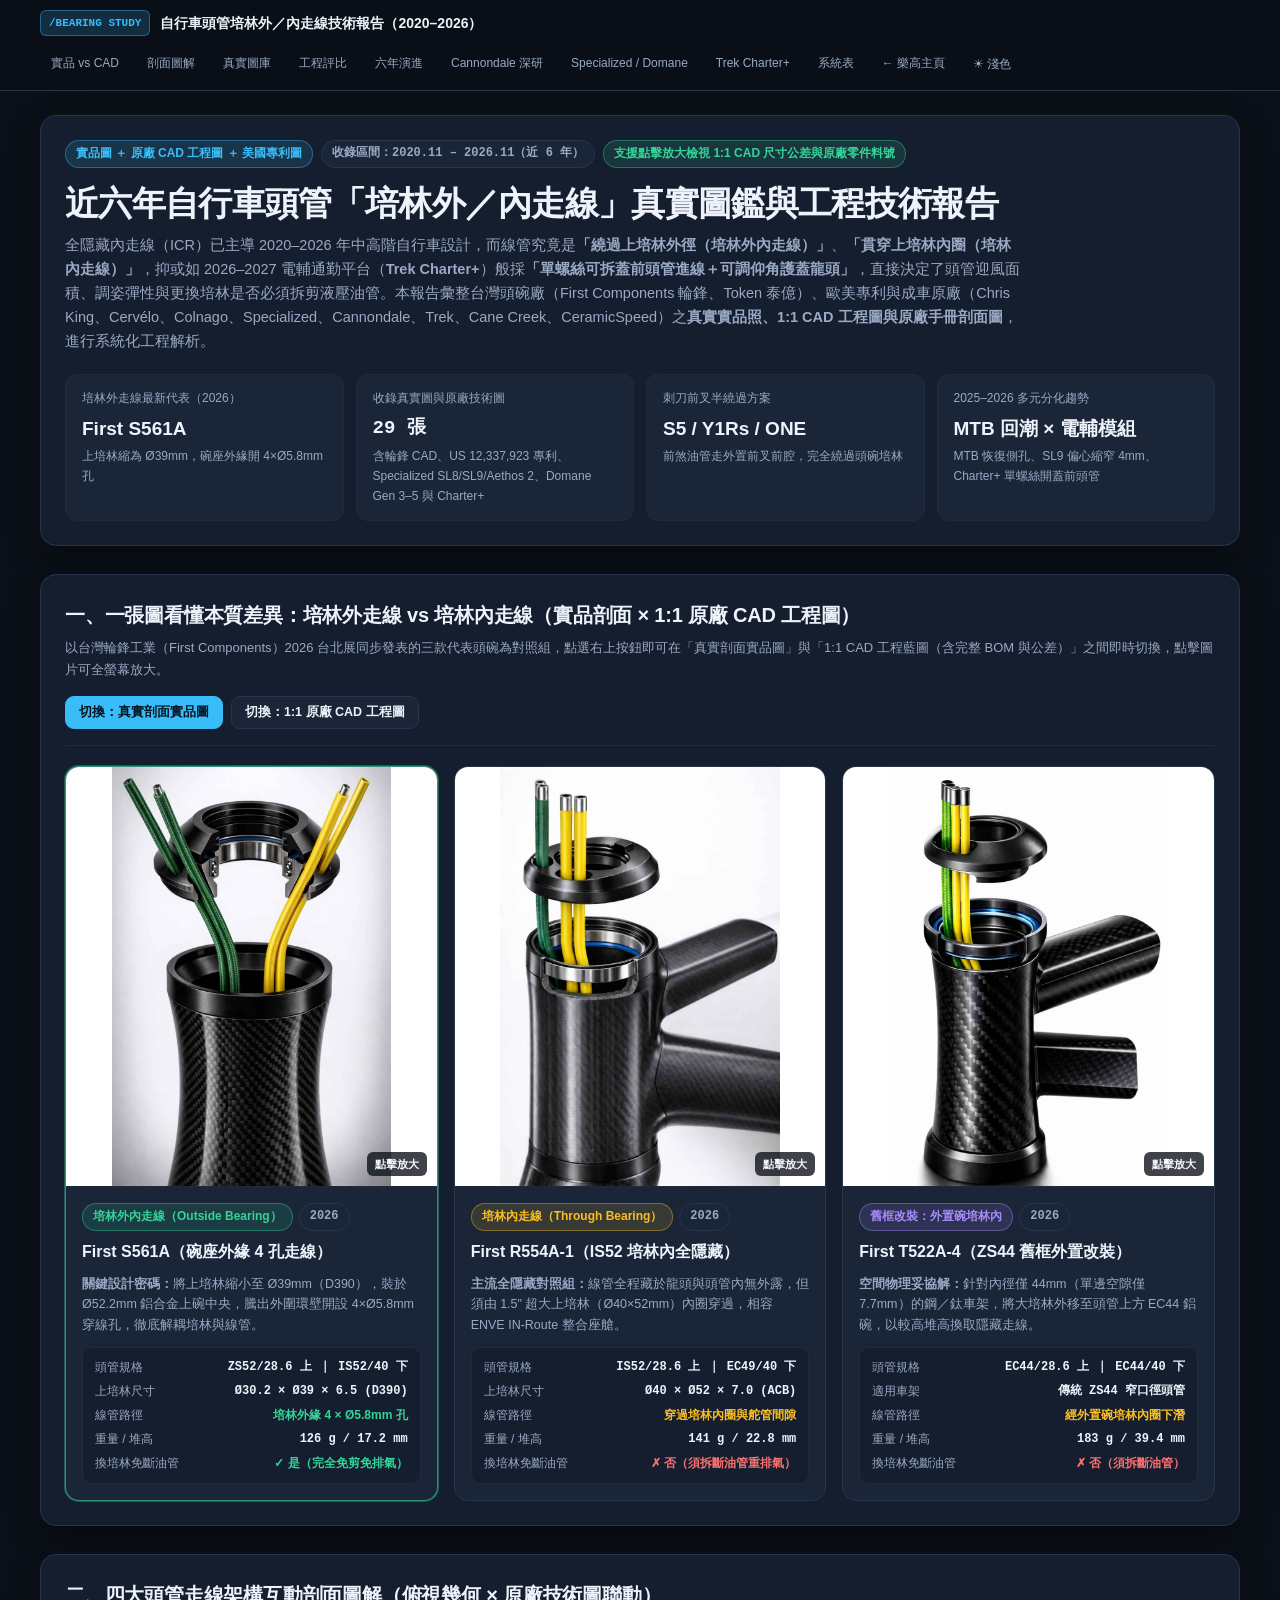
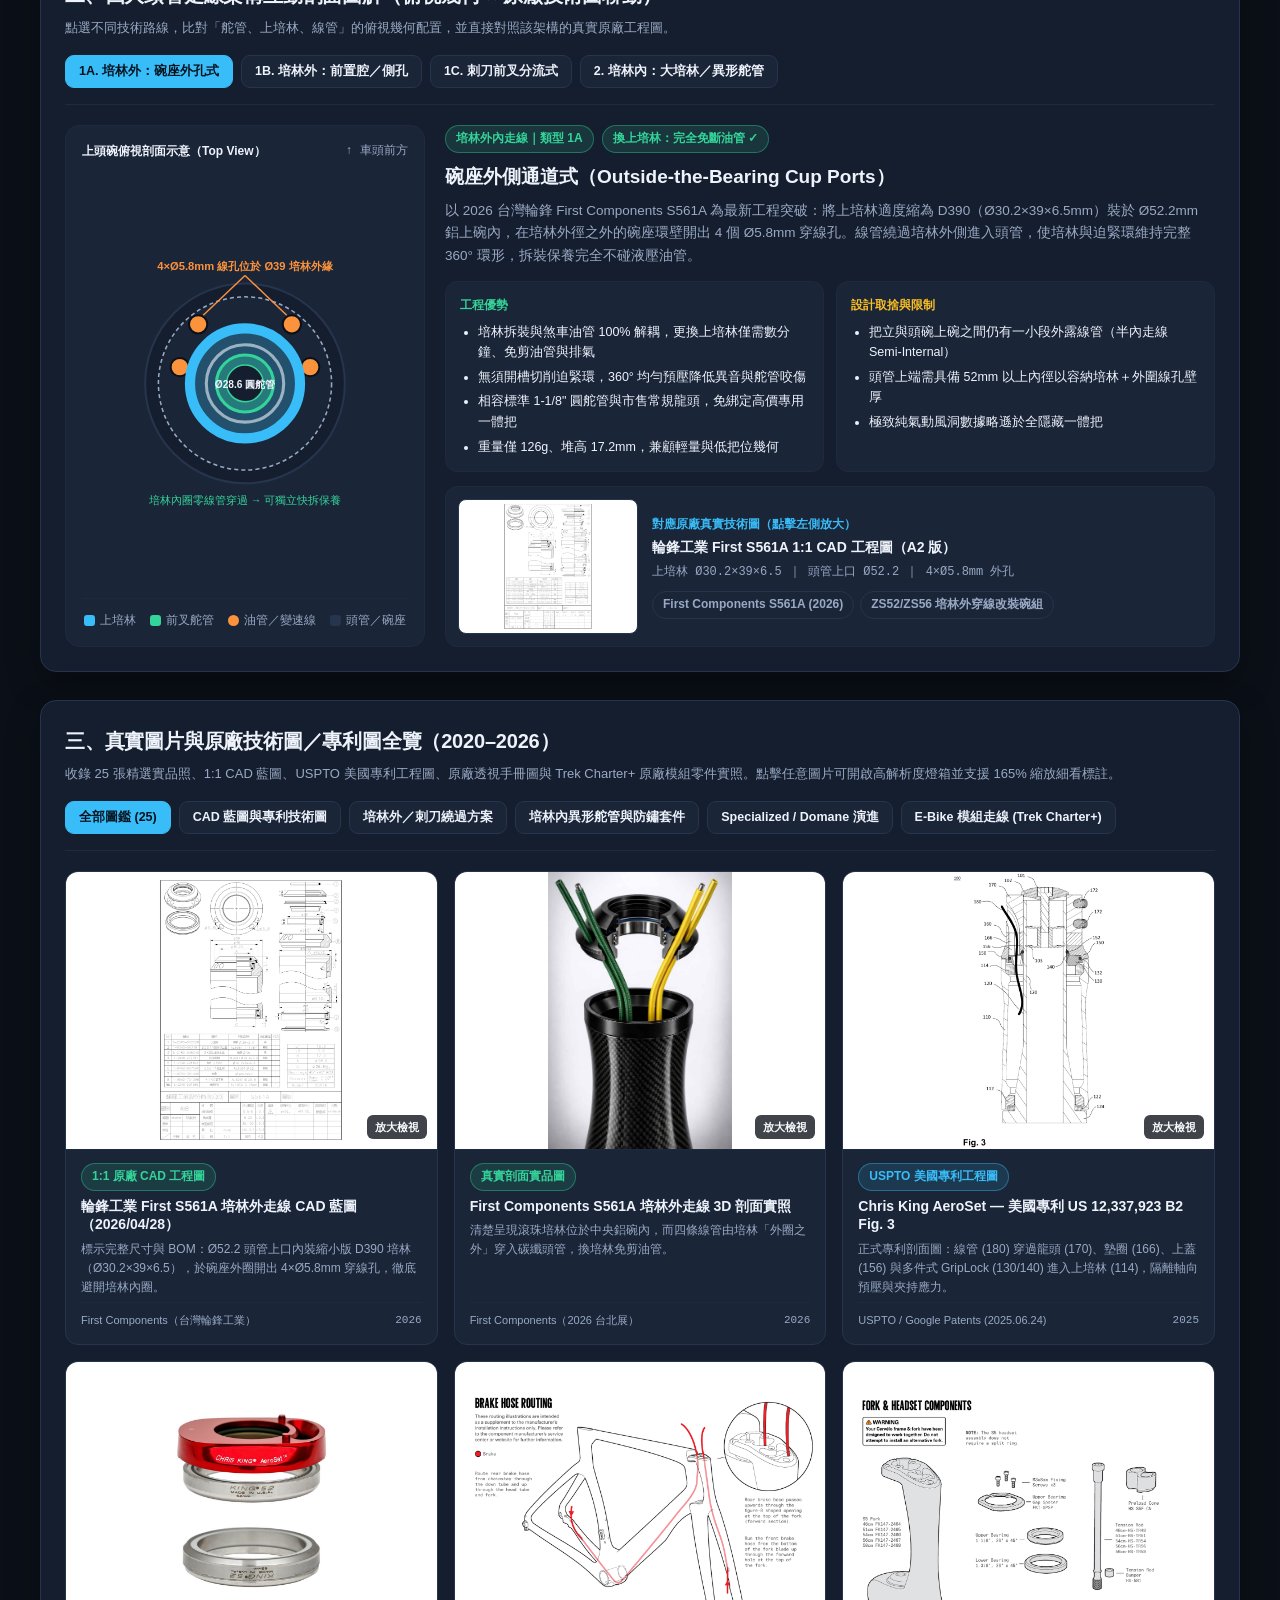
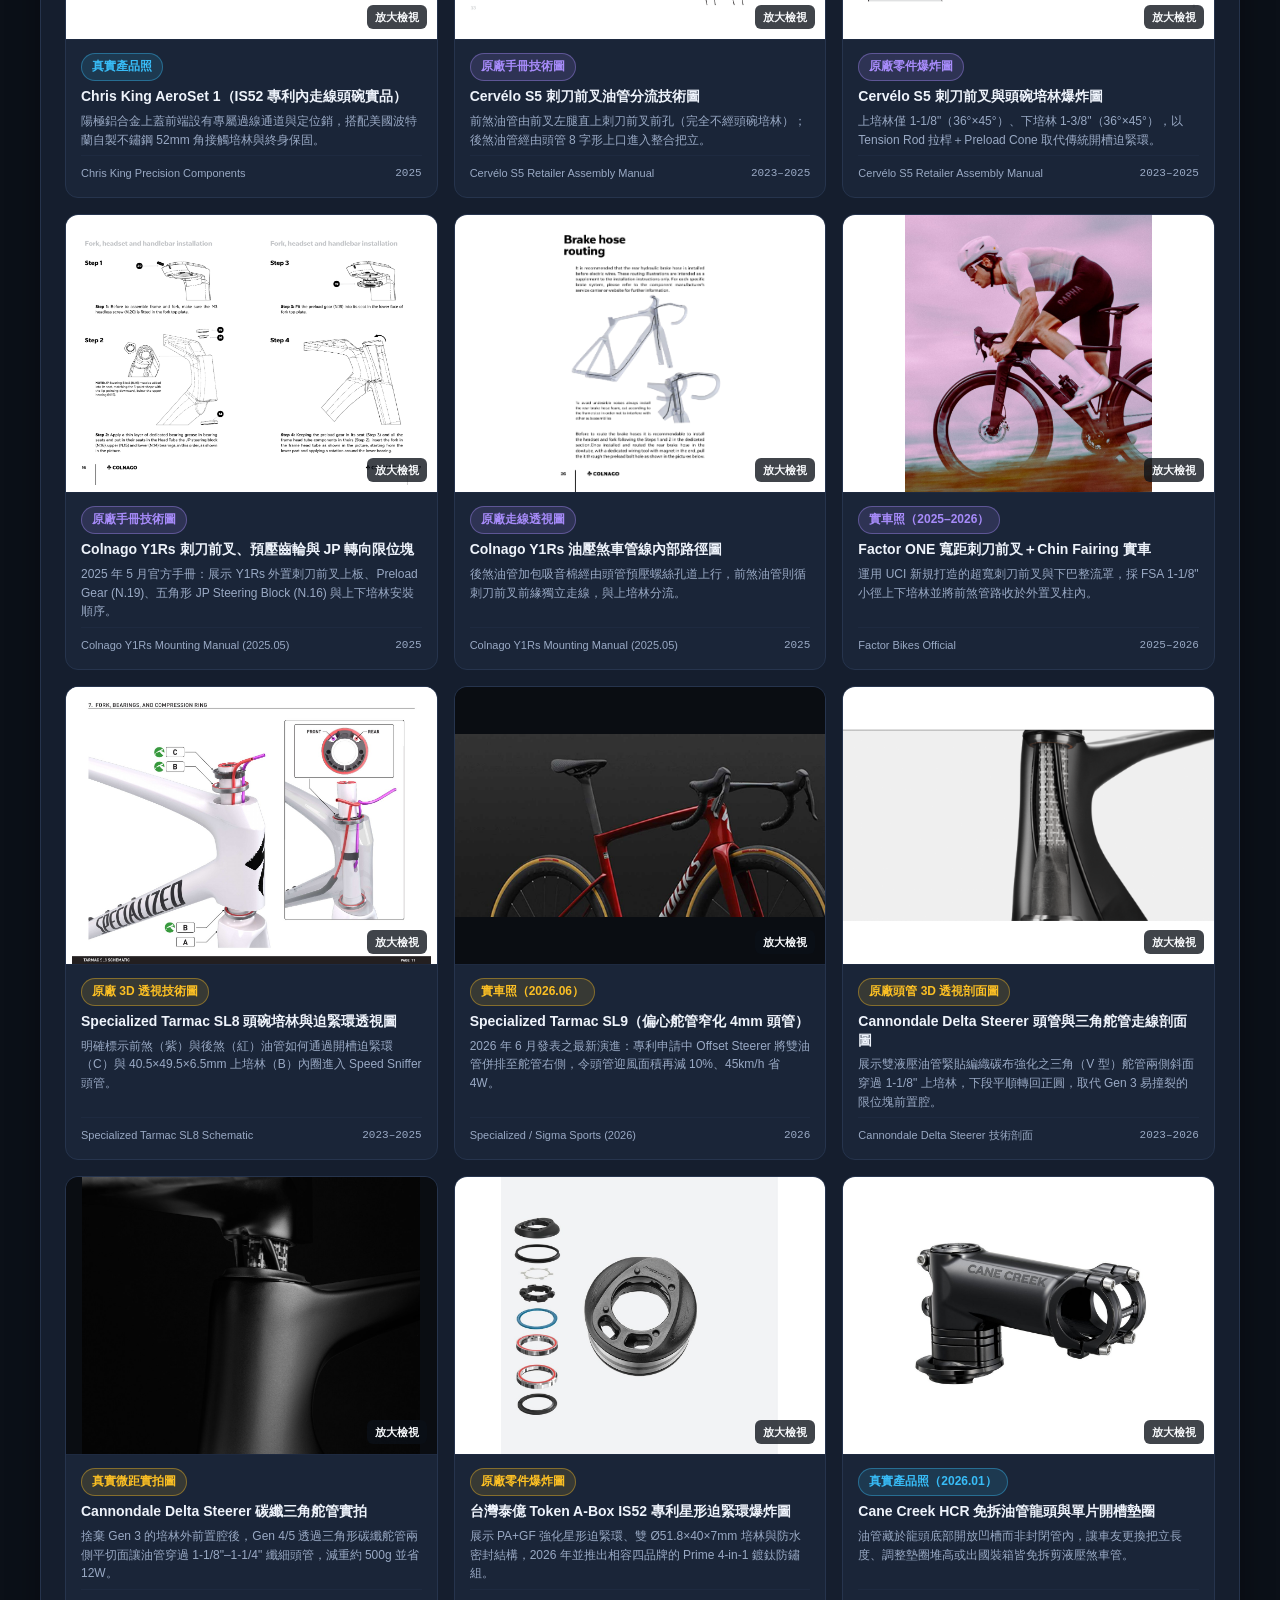
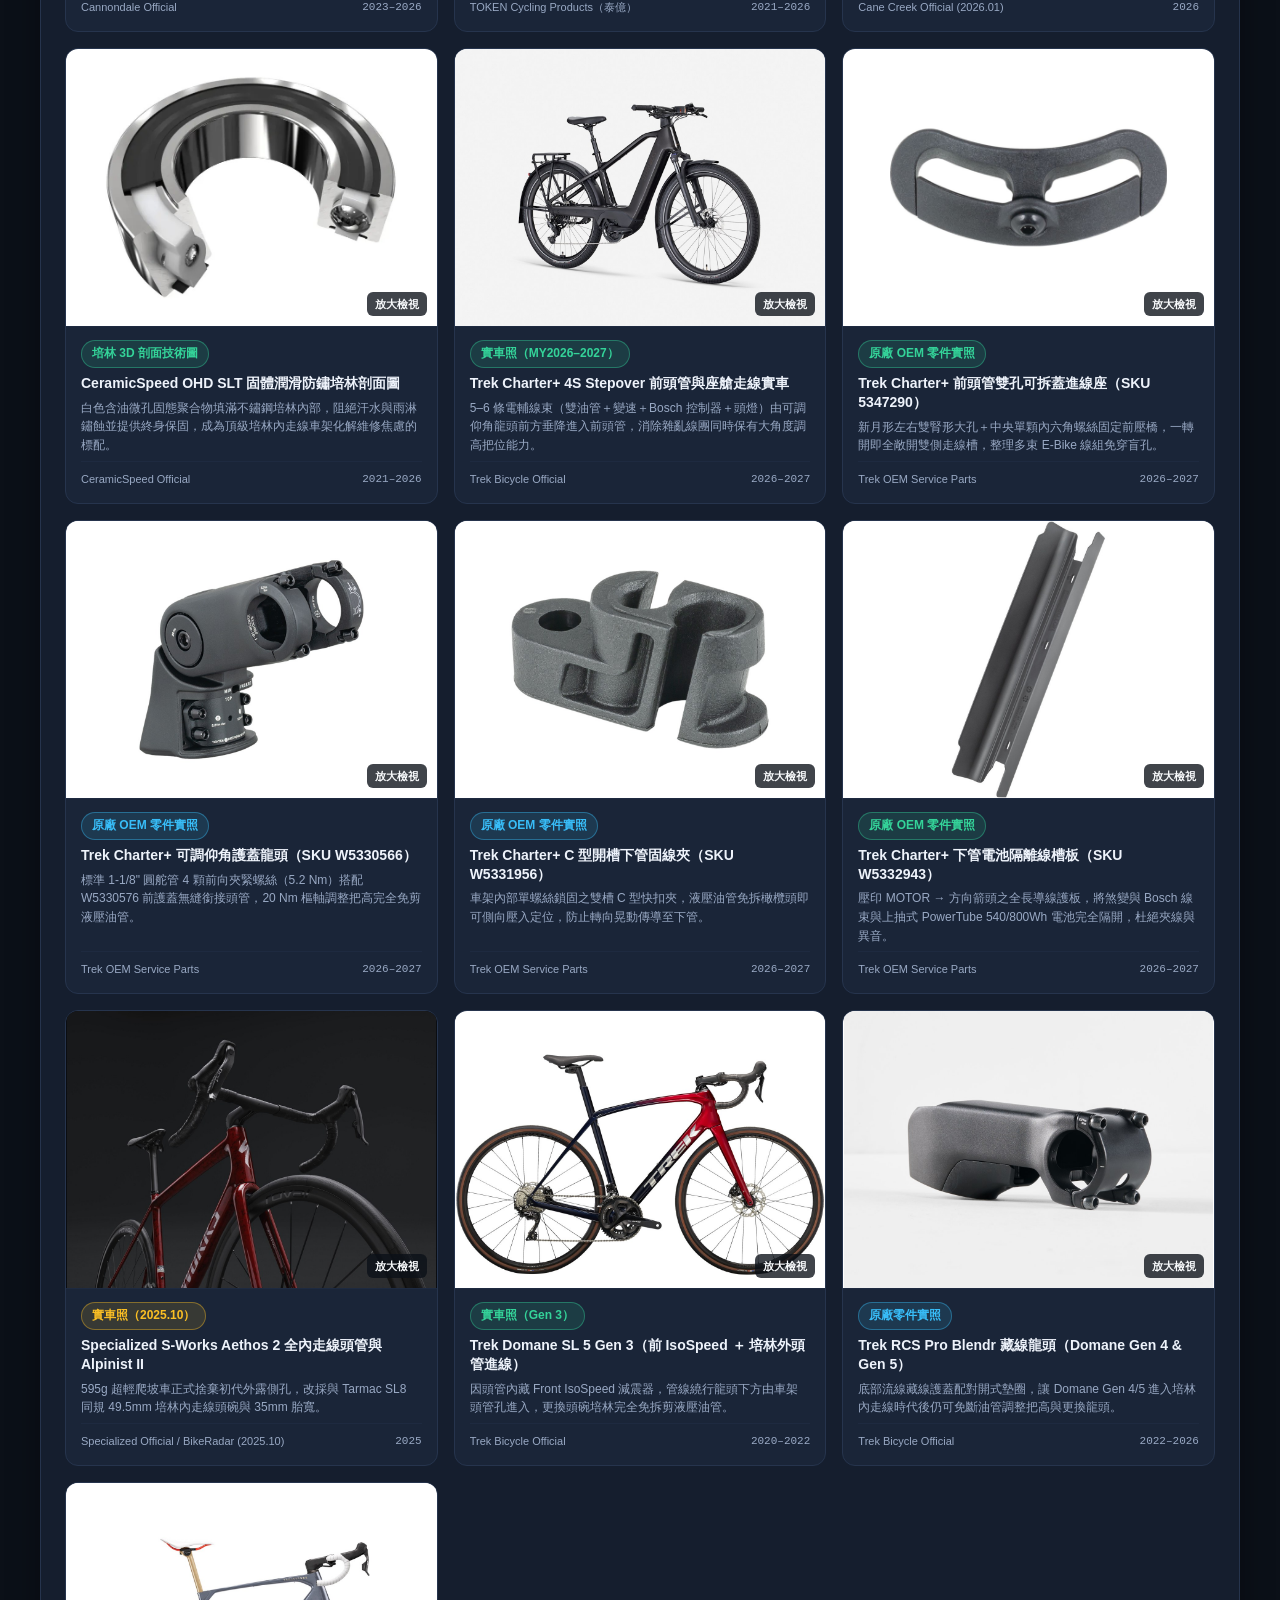
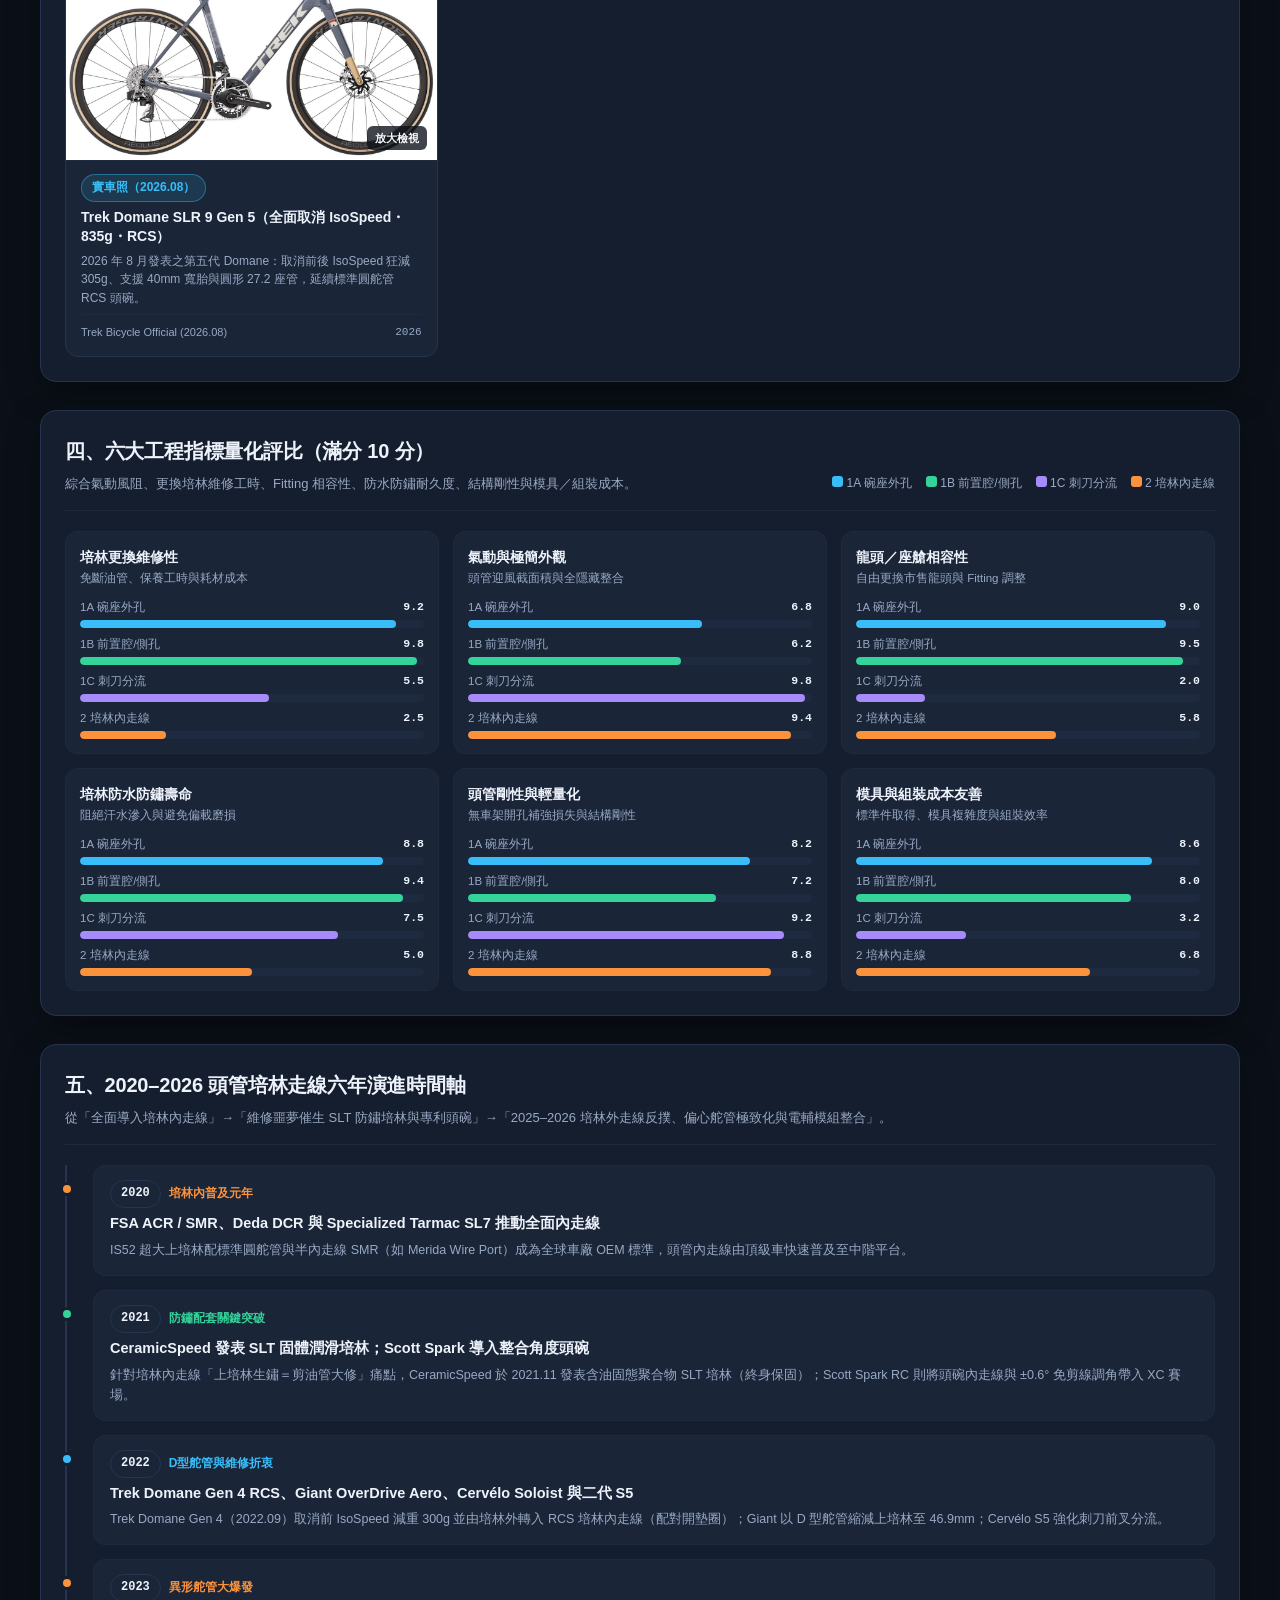
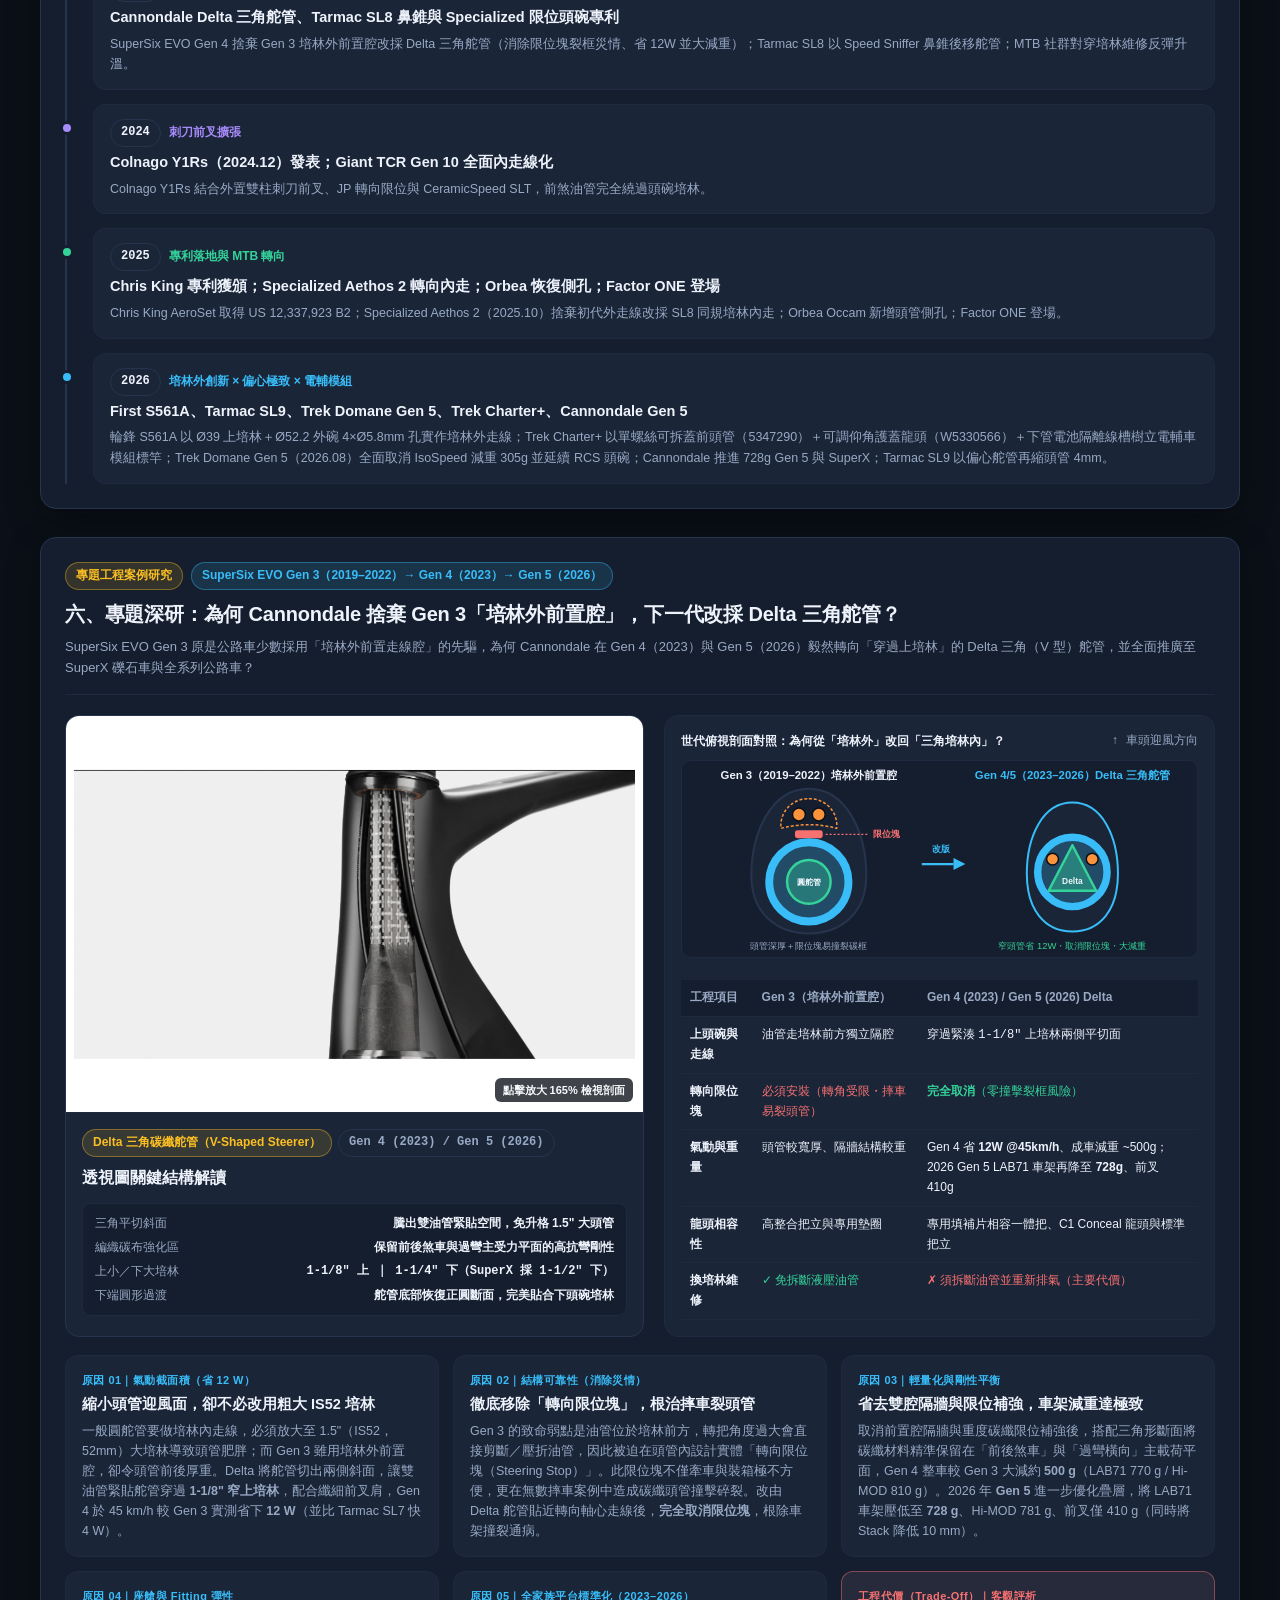
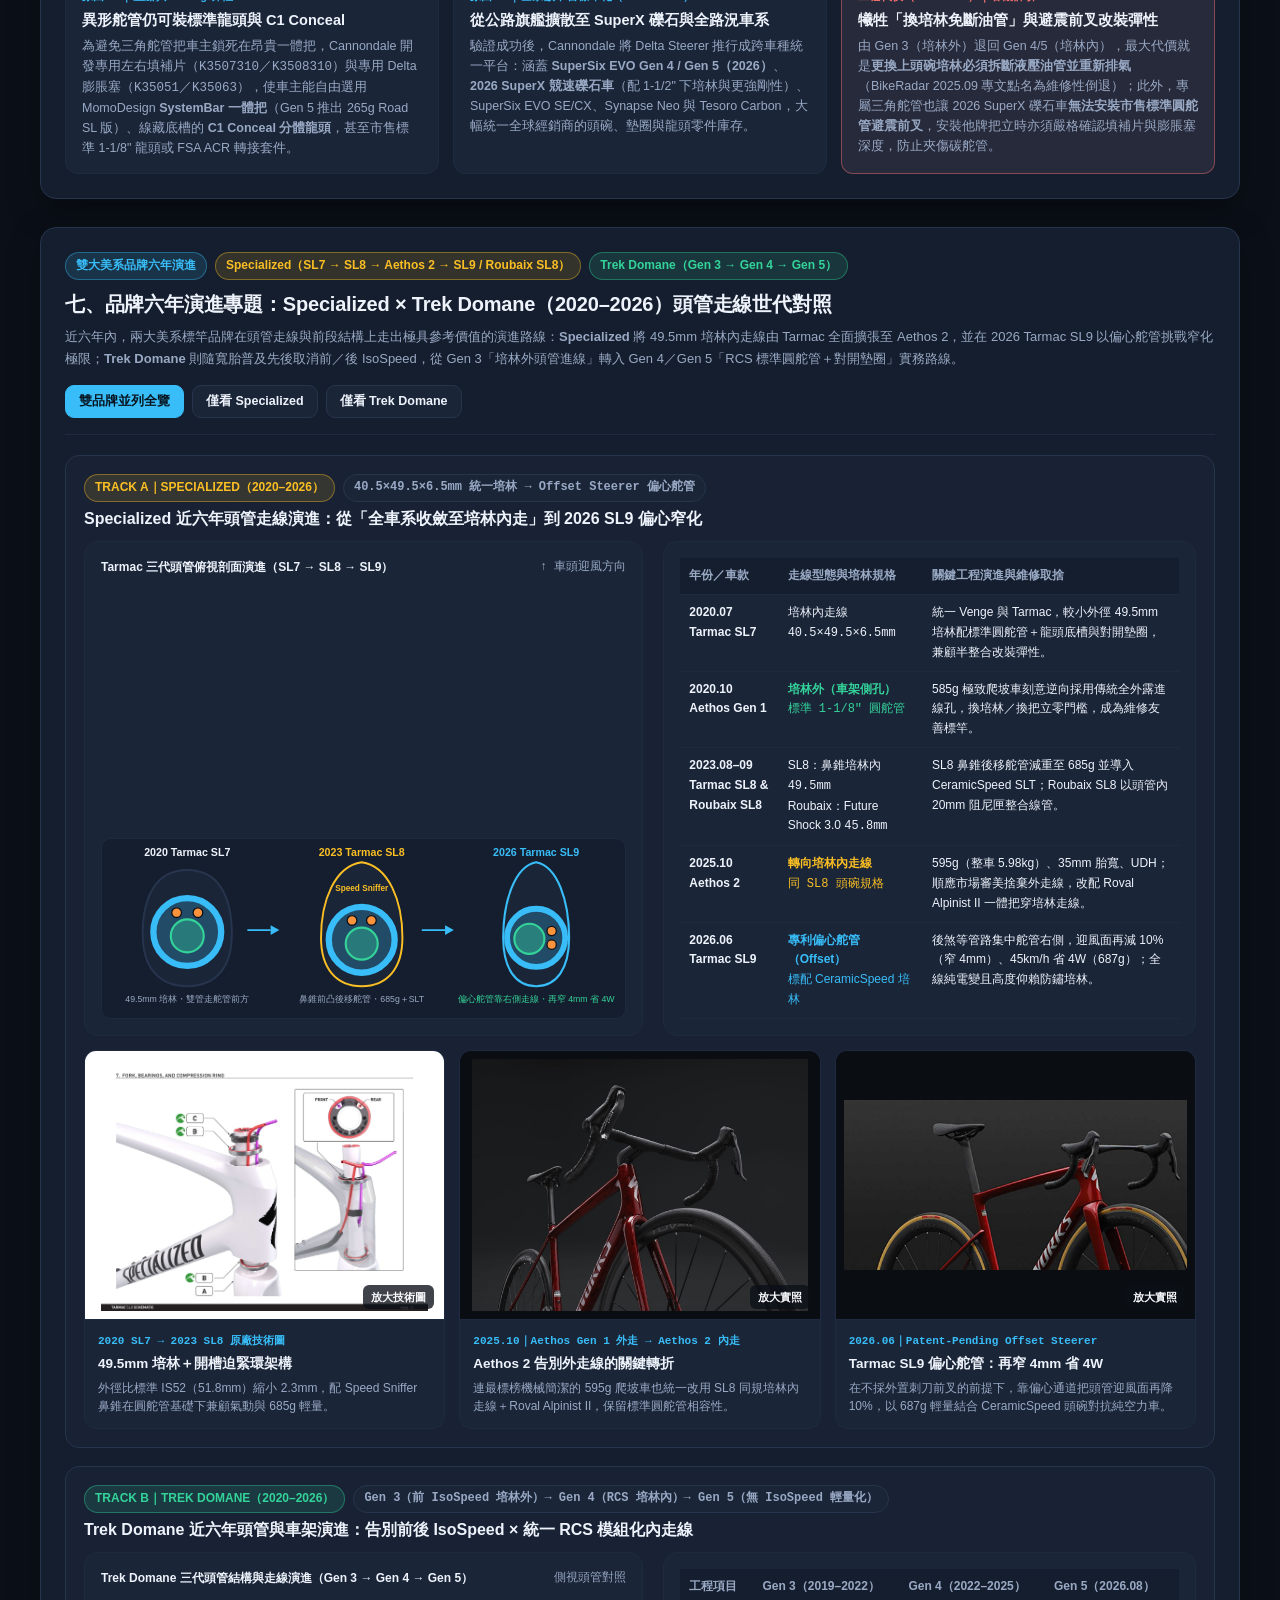
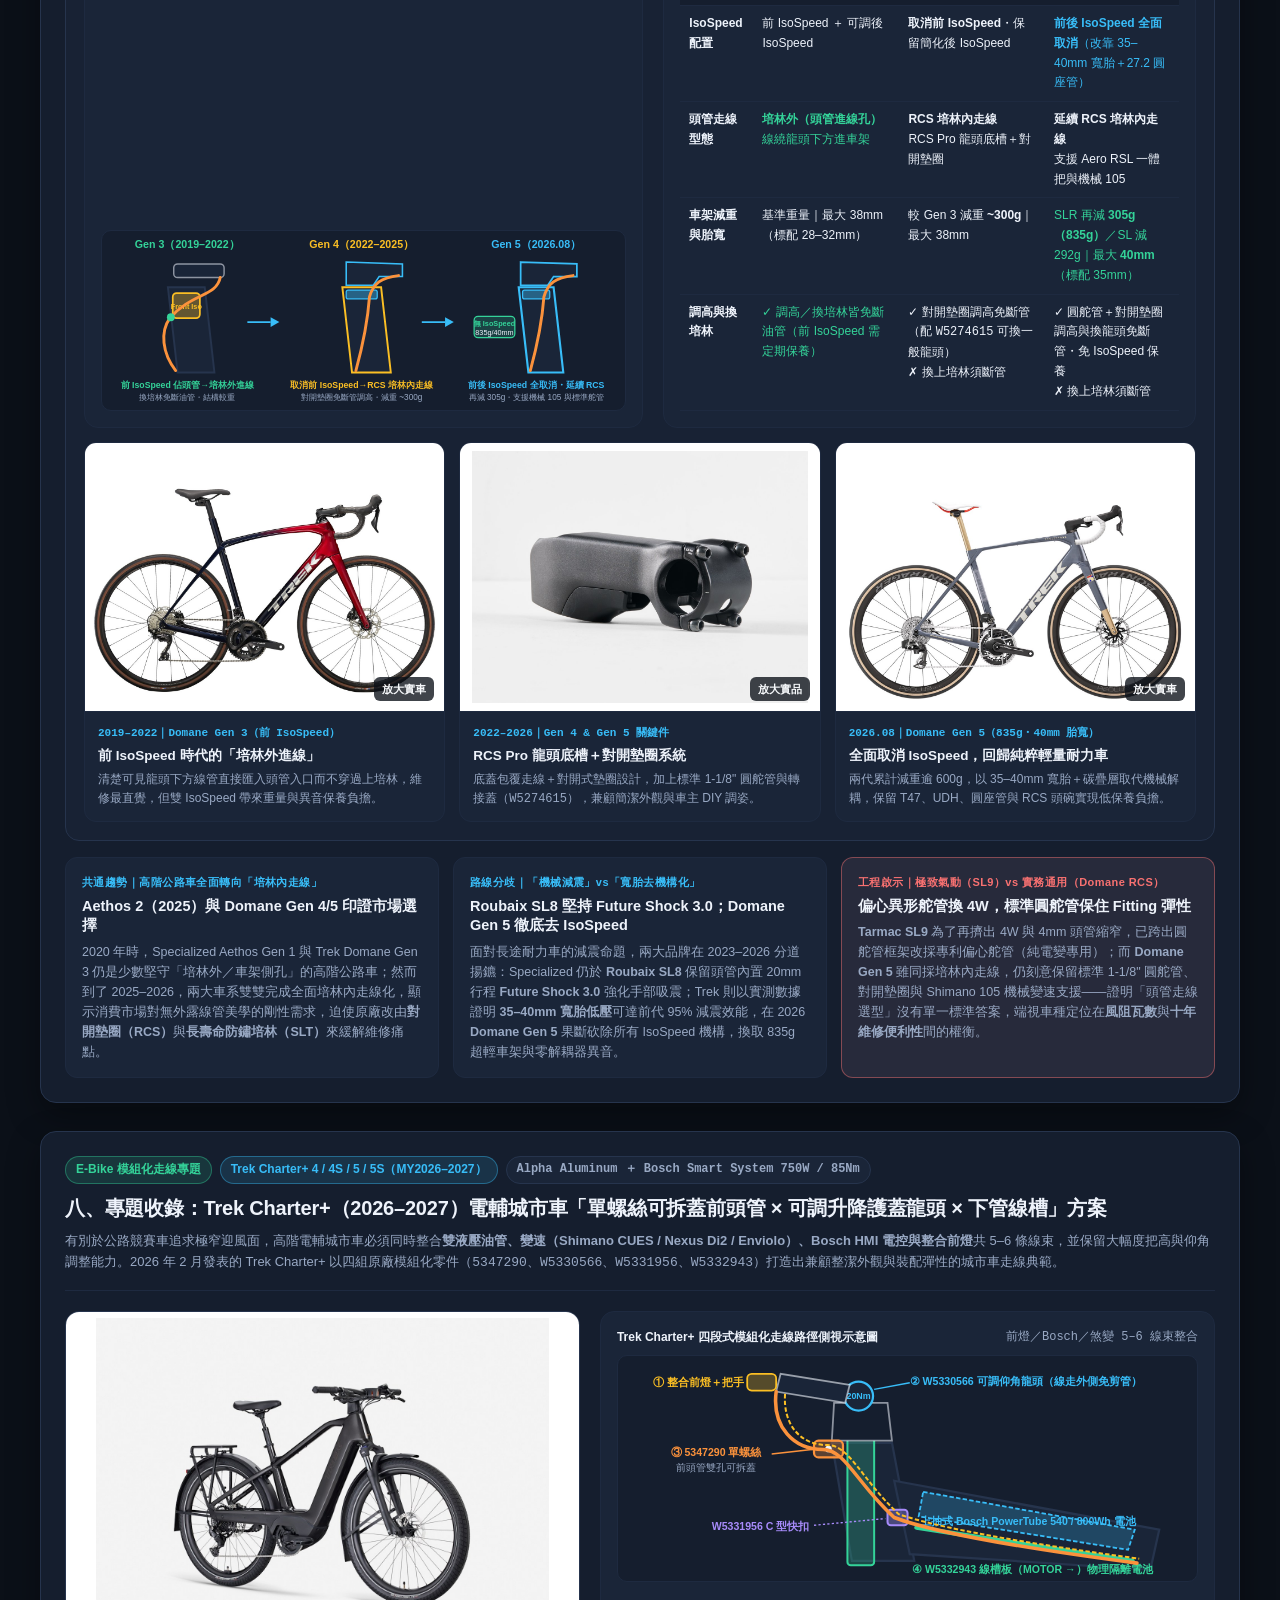
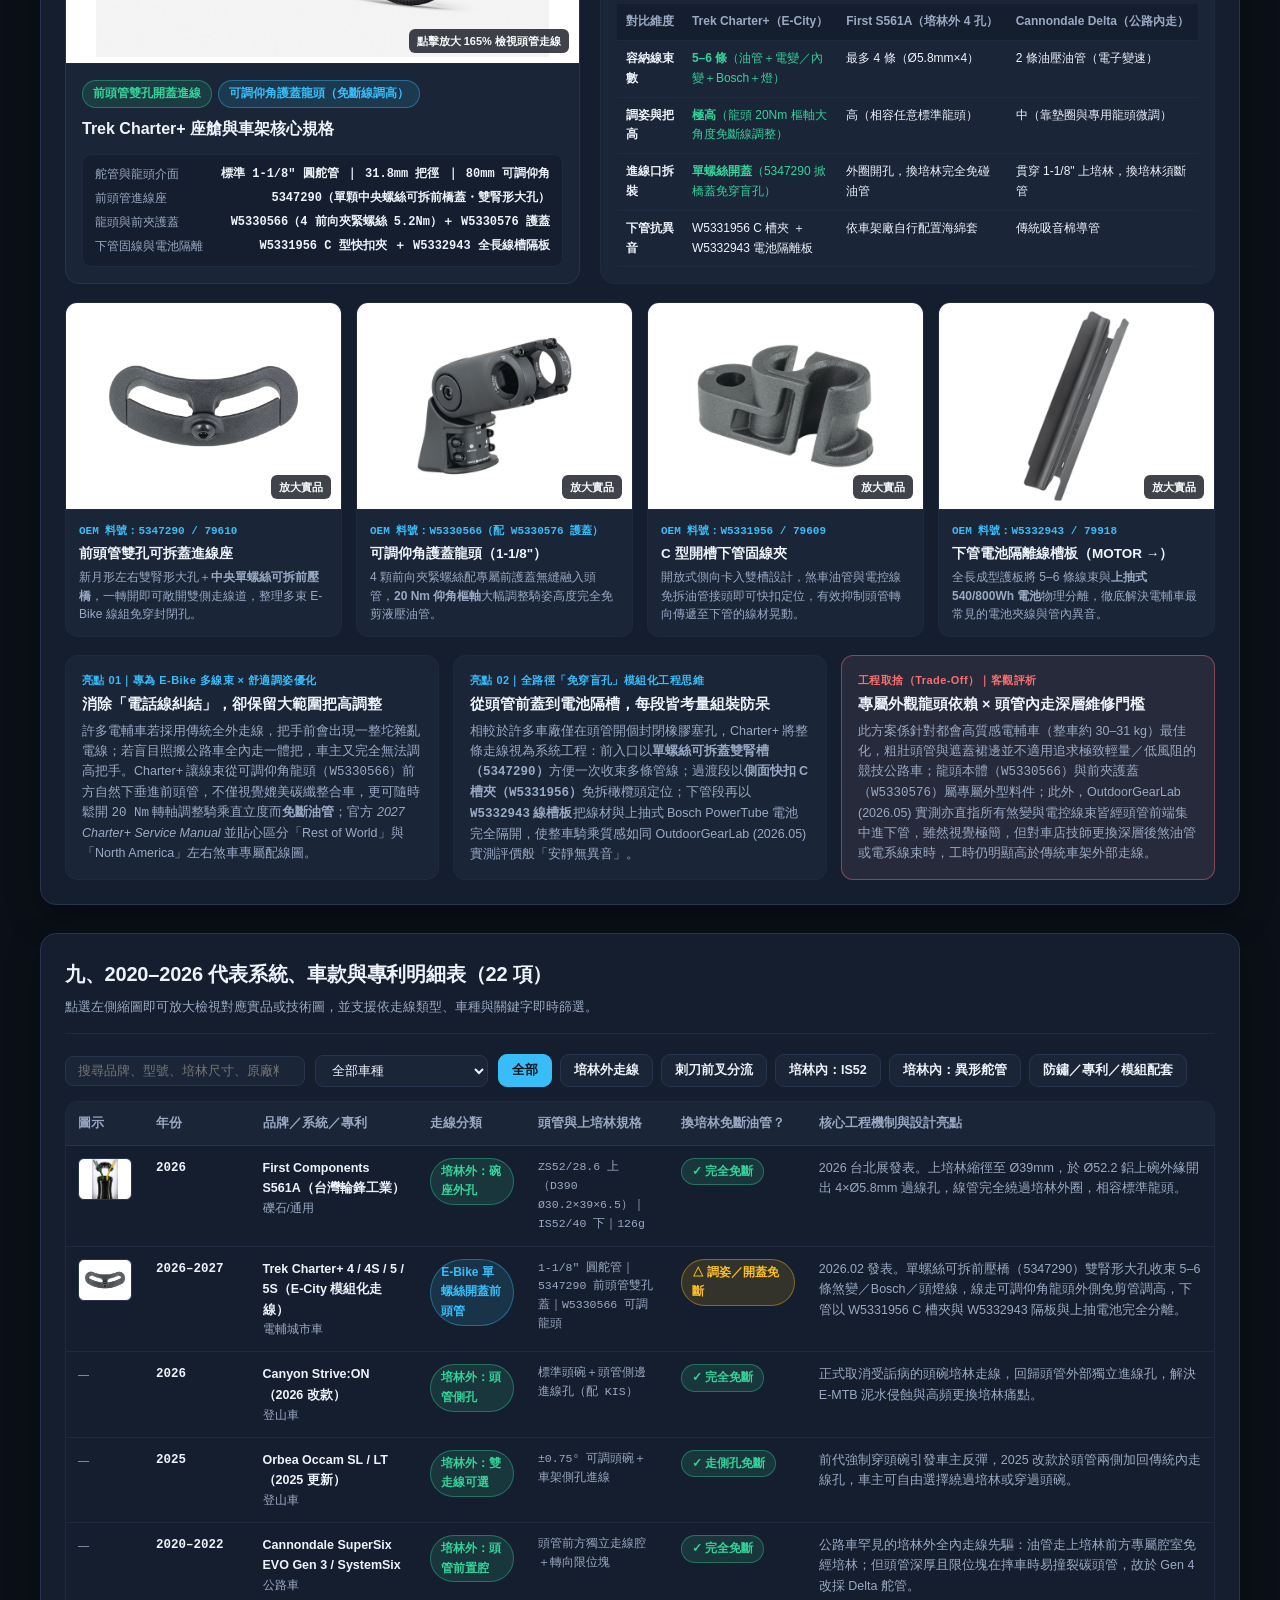
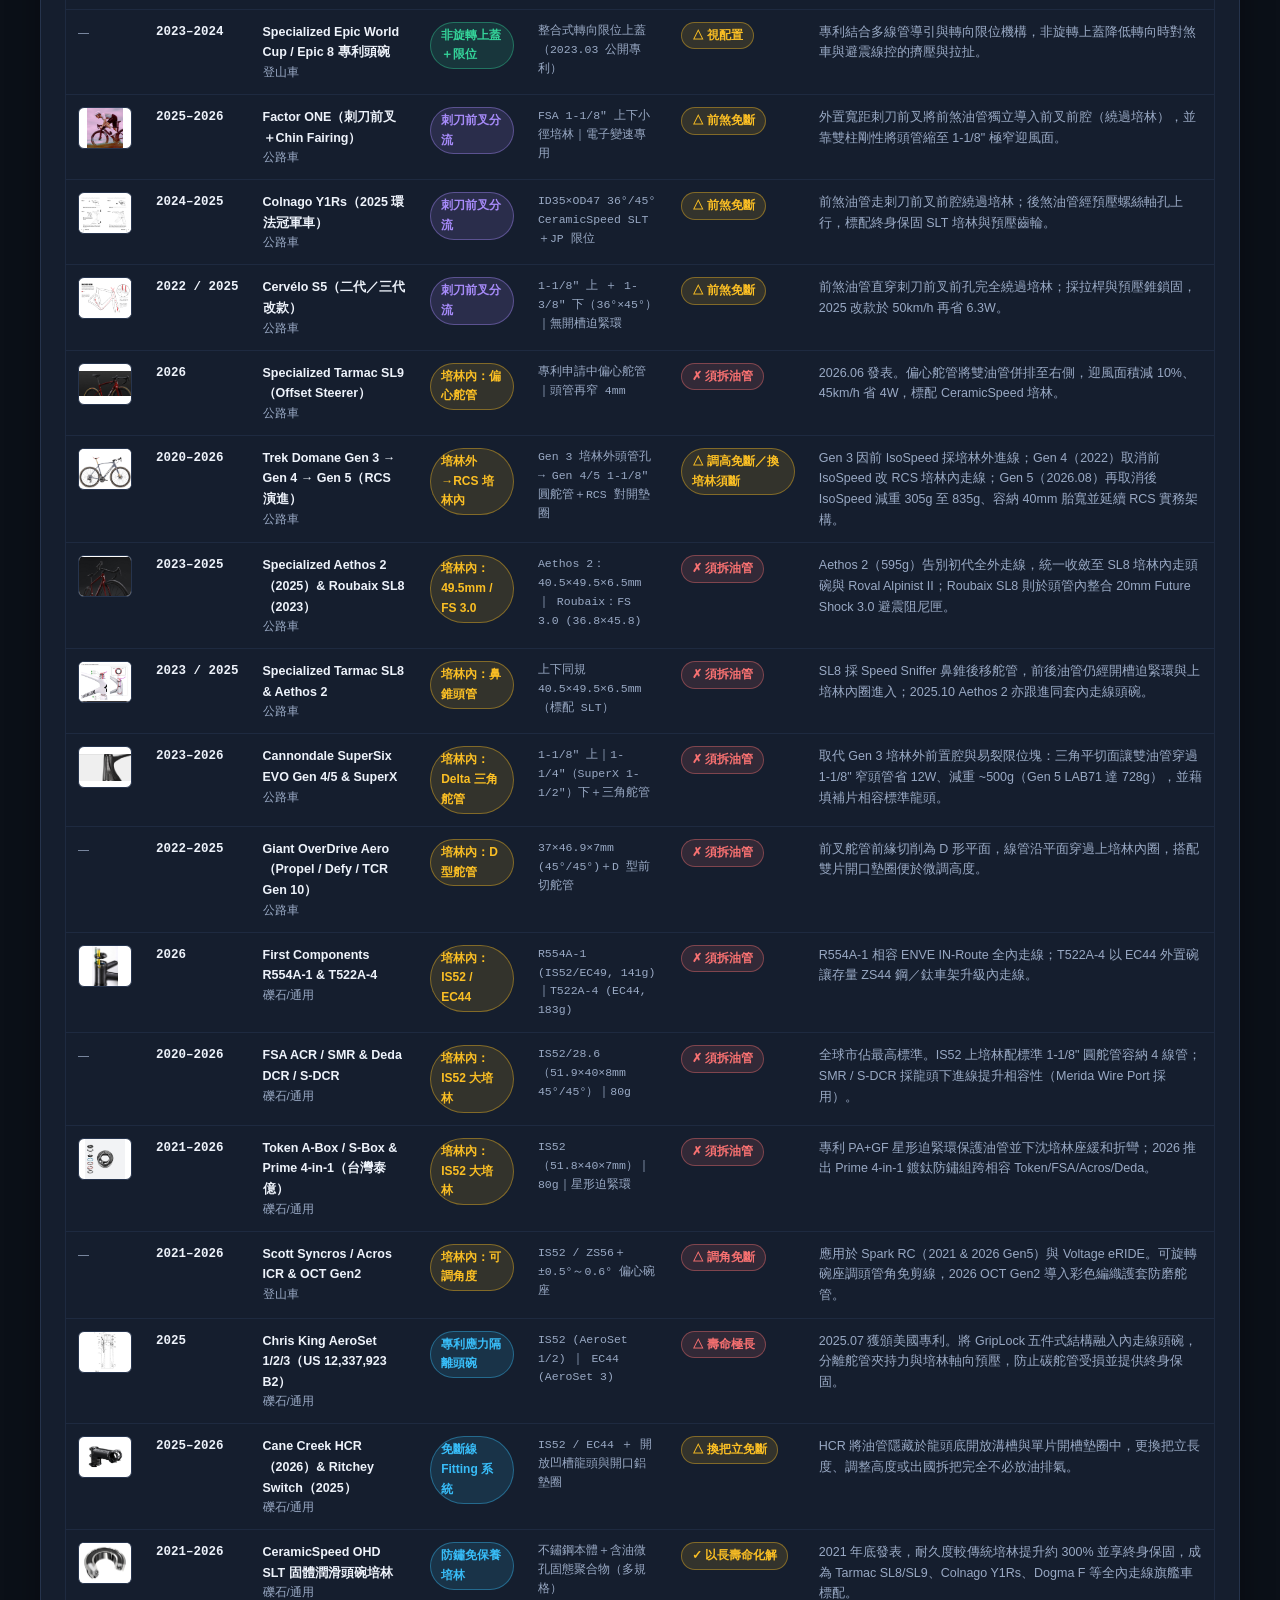
==== commit 80906cc3: "docs(bearing-study): reorder Cannondale deep-dive to section 6 and add Specialized & Trek Domane 6-y" ====
--- a/BEARING STUDY/index.html
+++ b/BEARING STUDY/index.html
@@ -670,6 +670,25 @@
       background: var(--card);
     }
 
+    /* Specialized & Trek Domane Evolution Blocks */
+    .brand-block {
+      background: color-mix(in srgb, var(--card-2) 55%, var(--card));
+      border: 1px solid var(--border);
+      border-radius: 14px;
+      padding: 18px;
+    }
+    .brand-block-head h3 {
+      margin: 0 0 12px;
+      font-size: 16px;
+      font-weight: 800;
+      line-height: 1.35;
+    }
+    .brand-photos-3 {
+      display: grid;
+      grid-template-columns: repeat(3, minmax(0, 1fr));
+      gap: 14px;
+    }
+
     /* Charter+ 4-part OEM grid */
     .charter-parts-grid {
       display: grid;
@@ -719,11 +738,11 @@
 
     @media (max-width: 980px) {
       .kpi-grid { grid-template-columns: repeat(2, 1fr); }
-      .grid-3, .gallery-grid, .metrics-grid, .case-reasons-grid, .charter-parts-grid { grid-template-columns: repeat(2, 1fr); }
+      .grid-3, .gallery-grid, .metrics-grid, .case-reasons-grid, .charter-parts-grid, .brand-photos-3 { grid-template-columns: repeat(2, 1fr); }
       .explorer-grid, .case-hero-grid { grid-template-columns: 1fr; }
     }
     @media (max-width: 640px) {
-      .kpi-grid, .grid-3, .grid-2, .gallery-grid, .metrics-grid, .pro-con, .ref-strip, .case-reasons-grid, .charter-parts-grid {
+      .kpi-grid, .grid-3, .grid-2, .gallery-grid, .metrics-grid, .pro-con, .ref-strip, .case-reasons-grid, .charter-parts-grid, .brand-photos-3 {
         grid-template-columns: 1fr;
       }
       .panel { padding: 16px; }
@@ -740,15 +759,16 @@
         <span>自行車頭管培林外／內走線技術報告（2020–2026）</span>
       </div>
       <div class="nav-links">
-        <a href="#showdown">實品 vs CAD對照</a>
+        <a href="#showdown">實品 vs CAD</a>
         <a href="#explorer">剖面圖解</a>
-        <a href="#cannondale-case">Cannondale 改版</a>
-        <a href="#trek-charter-case">Trek Charter+ 方案</a>
-        <a href="#gallery">真實圖與技術圖庫</a>
+        <a href="#gallery">真實圖庫</a>
         <a href="#metrics">工程評比</a>
         <a href="#timeline">六年演進</a>
-        <a href="#database">系統專利表</a>
-        <a href="../">← 返回樂高主頁</a>
+        <a href="#cannondale-case">Cannondale 深研</a>
+        <a href="#brand-evolution">Specialized / Domane</a>
+        <a href="#trek-charter-case">Trek Charter+</a>
+        <a href="#database">系統表</a>
+        <a href="../">← 樂高主頁</a>
         <button type="button" class="btn-ghost" id="theme-toggle" title="切換深色／淺色模式">☀ 淺色</button>
       </div>
     </div>
@@ -776,8 +796,8 @@
         </div>
         <div class="kpi">
           <div class="kpi-label">收錄真實圖與原廠技術圖</div>
-          <div class="kpi-val mono">25 張</div>
-          <div class="kpi-sub">含輪鋒 CAD、US 12,337,923 專利、Delta 舵管與 Trek Charter+ 零件實照</div>
+          <div class="kpi-val mono">29 張</div>
+          <div class="kpi-sub">含輪鋒 CAD、US 12,337,923 專利、Specialized SL8/SL9/Aethos 2、Domane Gen 3–5 與 Charter+</div>
         </div>
         <div class="kpi">
           <div class="kpi-label">刺刀前叉半繞過方案</div>
@@ -943,7 +963,55 @@
       </div>
     </section>
 
-    <!-- SECTION 3: CANNONDALE CASE STUDY (GEN 3 OUTSIDE-BEARING -> GEN 4/5 DELTA STEERER) -->
+    <!-- SECTION 3: FULL REAL PHOTO & TECHNICAL DRAWING GALLERY -->
+    <section class="panel" id="gallery">
+      <div class="section-head">
+        <div>
+          <h2>三、真實圖片與原廠技術圖／專利圖全覽（2020–2026）</h2>
+          <p>收錄 25 張精選實品照、1:1 CAD 藍圖、USPTO 美國專利工程圖、原廠透視手冊圖與 Trek Charter+ 原廠模組零件實照。點擊任意圖片可開啟高解析度燈箱並支援 165% 縮放細看標註。</p>
+        </div>
+        <div class="btn-group" id="gallery-filters">
+          <button type="button" class="tab-btn" data-gcat="all" data-active="true">全部圖鑑 (25)</button>
+          <button type="button" class="tab-btn" data-gcat="cad-patent" data-active="false">CAD 藍圖與專利技術圖</button>
+          <button type="button" class="tab-btn" data-gcat="outside" data-active="false">培林外／刺刀繞過方案</button>
+          <button type="button" class="tab-btn" data-gcat="inside-service" data-active="false">培林內異形舵管與防鏽套件</button>
+          <button type="button" class="tab-btn" data-gcat="brand-evo" data-active="false">Specialized / Domane 演進</button>
+          <button type="button" class="tab-btn" data-gcat="ebike" data-active="false">E-Bike 模組走線 (Trek Charter+)</button>
+        </div>
+      </div>
+
+      <div class="gallery-grid" id="gallery-grid"></div>
+    </section>
+
+    <!-- SECTION 4: ENGINEERING TRADE-OFF METRICS -->
+    <section class="panel" id="metrics">
+      <div class="section-head">
+        <div>
+          <h2>四、六大工程指標量化評比（滿分 10 分）</h2>
+          <p>綜合氣動風阻、更換培林維修工時、Fitting 相容性、防水防鏽耐久度、結構剛性與模具／組裝成本。</p>
+        </div>
+        <div style="display:flex;gap:14px;flex-wrap:wrap;font-size:12px;color:var(--muted);">
+          <span><i class="swatch" style="background:var(--chart-1)"></i> 1A 碗座外孔</span>
+          <span><i class="swatch" style="background:var(--chart-2)"></i> 1B 前置腔/側孔</span>
+          <span><i class="swatch" style="background:var(--chart-3)"></i> 1C 刺刀分流</span>
+          <span><i class="swatch" style="background:var(--chart-4)"></i> 2 培林內走線</span>
+        </div>
+      </div>
+      <div class="metrics-grid" id="metrics-grid"></div>
+    </section>
+
+    <!-- SECTION 5: 6-YEAR TIMELINE -->
+    <section class="panel" id="timeline">
+      <div class="section-head">
+        <div>
+          <h2>五、2020–2026 頭管培林走線六年演進時間軸</h2>
+          <p>從「全面導入培林內走線」→「維修噩夢催生 SLT 防鏽培林與專利頭碗」→「2025–2026 培林外走線反撲、偏心舵管極致化與電輔模組整合」。</p>
+        </div>
+      </div>
+      <div class="timeline" id="timeline-container"></div>
+    </section>
+
+    <!-- SECTION 6: CANNONDALE CASE STUDY -->
     <section class="panel" id="cannondale-case">
       <div class="section-head">
         <div>
@@ -951,7 +1019,7 @@
             <span class="pill warn">專題工程案例研究</span>
             <span class="pill info">SuperSix EVO Gen 3（2019–2022）→ Gen 4（2023）→ Gen 5（2026）</span>
           </div>
-          <h2>三、專題深研：為何 Cannondale 捨棄 Gen 3「培林外前置腔」，下一代改採 Delta 三角舵管？</h2>
+          <h2>六、專題深研：為何 Cannondale 捨棄 Gen 3「培林外前置腔」，下一代改採 Delta 三角舵管？</h2>
           <p>SuperSix EVO Gen 3 原是公路車少數採用「培林外前置走線腔」的先驅，為何 Cannondale 在 Gen 4（2023）與 Gen 5（2026）毅然轉向「穿過上培林」的 Delta 三角（V 型）舵管，並全面推廣至 SuperX 礫石車與全系列公路車？</p>
         </div>
       </div>
@@ -1103,7 +1171,339 @@
       </div>
     </section>
 
-    <!-- SECTION 4: TREK CHARTER+ (2026-2027) MODULAR E-CITY ROUTING CASE STUDY -->
+    <!-- SECTION 7: SPECIALIZED & TREK DOMANE 6-YEAR EVOLUTION (2020-2026) -->
+    <section class="panel" id="brand-evolution">
+      <div class="section-head">
+        <div>
+          <div style="display:flex;gap:8px;flex-wrap:wrap;margin-bottom:8px;">
+            <span class="pill info">雙大美系品牌六年演進</span>
+            <span class="pill warn">Specialized（SL7 → SL8 → Aethos 2 → SL9 / Roubaix SL8）</span>
+            <span class="pill ok">Trek Domane（Gen 3 → Gen 4 → Gen 5）</span>
+          </div>
+          <h2>七、品牌六年演進專題：Specialized × Trek Domane（2020–2026）頭管走線世代對照</h2>
+          <p>近六年內，兩大美系標竿品牌在頭管走線與前段結構上走出極具參考價值的演進路線：<strong>Specialized</strong> 將 49.5mm 培林內走線由 Tarmac 全面擴張至 Aethos 2，並在 2026 Tarmac SL9 以偏心舵管挑戰窄化極限；<strong>Trek Domane</strong> 則隨寬胎普及先後取消前／後 IsoSpeed，從 Gen 3「培林外頭管進線」轉入 Gen 4／Gen 5「RCS 標準圓舵管＋對開墊圈」實務路線。</p>
+        </div>
+        <div class="btn-group" id="brand-evo-tabs">
+          <button type="button" class="tab-btn" data-brand="all" data-active="true">雙品牌並列全覽</button>
+          <button type="button" class="tab-btn" data-brand="specialized" data-active="false">僅看 Specialized</button>
+          <button type="button" class="tab-btn" data-brand="domane" data-active="false">僅看 Trek Domane</button>
+        </div>
+      </div>
+
+      <!-- TRACK A: SPECIALIZED -->
+      <div class="brand-block" data-brand-panel="specialized">
+        <div class="brand-block-head">
+          <div>
+            <div style="display:flex;gap:8px;flex-wrap:wrap;margin-bottom:6px;">
+              <span class="pill warn">TRACK A｜SPECIALIZED（2020–2026）</span>
+              <span class="pill mono">40.5×49.5×6.5mm 統一培林 → Offset Steerer 偏心舵管</span>
+            </div>
+            <h3>Specialized 近六年頭管走線演進：從「全車系收斂至培林內走」到 2026 SL9 偏心窄化</h3>
+          </div>
+        </div>
+
+        <div class="case-hero-grid" style="margin-bottom:14px;">
+          <!-- Left: 3-Stage Top-View Headtube Evolution SVG -->
+          <div class="svg-card" style="gap:10px;">
+            <div style="display:flex;justify-content:space-between;align-items:center;font-size:12px;color:var(--muted);">
+              <strong style="color:var(--fg)">Tarmac 三代頭管俯視剖面演進（SL7 → SL8 → SL9）</strong>
+              <span class="mono">↑ 車頭迎風方向</span>
+            </div>
+            <svg viewBox="0 0 540 184" style="width:100%;height:auto;display:block;background:var(--card);border:1px solid var(--border-soft);border-radius:10px;" aria-label="Specialized Tarmac SL7 SL8 SL9 頭管剖面演進">
+              <!-- SL7 (2020) -->
+              <text x="88" y="18" text-anchor="middle" font-size="11" font-weight="800" fill="var(--fg)">2020 Tarmac SL7</text>
+              <path d="M 88 32 C 122 32, 134 62, 134 98 C 134 132, 118 152, 88 152 C 58 152, 42 132, 42 98 C 42 62, 54 32, 88 32 Z" fill="var(--card-2)" stroke="var(--border)" stroke-width="2"/>
+              <circle cx="88" cy="96" r="35" fill="var(--chart-1)" fill-opacity="0.25" stroke="var(--chart-1)" stroke-width="6.5"/>
+              <circle cx="88" cy="100" r="17" fill="var(--chart-2)" fill-opacity="0.34" stroke="var(--chart-2)" stroke-width="2.2"/>
+              <circle cx="77" cy="76" r="5" fill="var(--chart-4)" stroke="var(--bg)" stroke-width="1.3"/>
+              <circle cx="99" cy="76" r="5" fill="var(--chart-4)" stroke="var(--bg)" stroke-width="1.3"/>
+              <text x="88" y="168" text-anchor="middle" font-size="9" fill="var(--muted)">49.5mm 培林・雙管走舵管前方</text>
+
+              <!-- Arrow 1 -->
+              <line x1="150" y1="94" x2="174" y2="94" stroke="var(--primary)" stroke-width="2"/>
+              <polygon points="174,89 183,94 174,99" fill="var(--primary)"/>
+
+              <!-- SL8 (2023) -->
+              <text x="268" y="18" text-anchor="middle" font-size="11" font-weight="800" fill="var(--warning)">2023 Tarmac SL8</text>
+              <!-- Speed Sniffer extended nose -->
+              <path d="M 268 24 C 296 28, 310 64, 310 102 C 310 134, 294 152, 268 152 C 242 152, 226 134, 226 102 C 226 64, 240 28, 268 24 Z" fill="var(--card-2)" stroke="var(--warning)" stroke-width="2"/>
+              <circle cx="268" cy="104" r="34" fill="var(--chart-1)" fill-opacity="0.25" stroke="var(--chart-1)" stroke-width="6.5"/>
+              <circle cx="268" cy="108" r="16.5" fill="var(--chart-2)" fill-opacity="0.34" stroke="var(--chart-2)" stroke-width="2.2"/>
+              <circle cx="258" cy="84" r="5" fill="var(--chart-4)" stroke="var(--bg)" stroke-width="1.3"/>
+              <circle cx="278" cy="84" r="5" fill="var(--chart-4)" stroke="var(--bg)" stroke-width="1.3"/>
+              <text x="268" y="54" text-anchor="middle" font-size="8.5" font-weight="700" fill="var(--warning)">Speed Sniffer</text>
+              <text x="268" y="168" text-anchor="middle" font-size="9" fill="var(--muted)">鼻錐前凸後移舵管・685g＋SLT</text>
+
+              <!-- Arrow 2 -->
+              <line x1="330" y1="94" x2="354" y2="94" stroke="var(--primary)" stroke-width="2"/>
+              <polygon points="354,89 363,94 354,99" fill="var(--primary)"/>
+
+              <!-- SL9 (2026) -->
+              <text x="448" y="18" text-anchor="middle" font-size="11" font-weight="800" fill="var(--primary)">2026 Tarmac SL9</text>
+              <!-- Slimmer -4mm headtube -->
+              <path d="M 448 24 C 470 28, 482 64, 482 102 C 482 134, 469 152, 448 152 C 427 152, 414 134, 414 102 C 414 64, 426 28, 448 24 Z" fill="var(--card-2)" stroke="var(--primary)" stroke-width="2.2"/>
+              <circle cx="448" cy="102" r="30" fill="var(--chart-1)" fill-opacity="0.25" stroke="var(--chart-1)" stroke-width="6"/>
+              <!-- Offset steerer shifted slightly left so right channel holds hoses cleanly -->
+              <circle cx="441" cy="103" r="15.5" fill="var(--chart-2)" fill-opacity="0.38" stroke="var(--chart-2)" stroke-width="2.2"/>
+              <circle cx="464" cy="95" r="4.8" fill="var(--chart-4)" stroke="var(--bg)" stroke-width="1.3"/>
+              <circle cx="464" cy="109" r="4.8" fill="var(--chart-4)" stroke="var(--bg)" stroke-width="1.3"/>
+              <text x="448" y="168" text-anchor="middle" font-size="9" fill="var(--success)">偏心舵管靠右側走線・再窄 4mm 省 4W</text>
+            </svg>
+          </div>
+
+          <!-- Right: Specialized 6-Year Model Matrix -->
+          <div class="svg-card" style="justify-content:center;">
+            <table class="mini-compare-table" style="margin-top:0;">
+              <thead>
+                <tr>
+                  <th>年份／車款</th>
+                  <th>走線型態與培林規格</th>
+                  <th>關鍵工程演進與維修取捨</th>
+                </tr>
+              </thead>
+              <tbody>
+                <tr>
+                  <td><strong>2020.07<br/>Tarmac SL7</strong></td>
+                  <td>培林內走線<br/><span class="mono">40.5×49.5×6.5mm</span></td>
+                  <td>統一 Venge 與 Tarmac，較小外徑 49.5mm 培林配標準圓舵管＋龍頭底槽與對開墊圈，兼顧半整合改裝彈性。</td>
+                </tr>
+                <tr>
+                  <td><strong>2020.10<br/>Aethos Gen 1</strong></td>
+                  <td style="color:var(--success)"><strong>培林外（車架側孔）</strong><br/><span class="mono">標準 1-1/8" 圓舵管</span></td>
+                  <td>585g 極致爬坡車刻意逆向採用傳統全外露進線孔，換培林／換把立零門檻，成為維修友善標竿。</td>
+                </tr>
+                <tr>
+                  <td><strong>2023.08–09<br/>Tarmac SL8 &amp; Roubaix SL8</strong></td>
+                  <td>SL8：鼻錐培林內 <span class="mono">49.5mm</span><br/>Roubaix：Future Shock 3.0 <span class="mono">45.8mm</span></td>
+                  <td>SL8 鼻錐後移舵管減重至 685g 並導入 CeramicSpeed SLT；Roubaix SL8 以頭管內 20mm 阻尼匣整合線管。</td>
+                </tr>
+                <tr>
+                  <td><strong>2025.10<br/>Aethos 2</strong></td>
+                  <td style="color:var(--warning)"><strong>轉向培林內走線</strong><br/><span class="mono">同 SL8 頭碗規格</span></td>
+                  <td>595g（整車 5.98kg）、35mm 胎寬、UDH；順應市場審美捨棄外走線，改配 Roval Alpinist II 一體把穿培林走線。</td>
+                </tr>
+                <tr>
+                  <td><strong>2026.06<br/>Tarmac SL9</strong></td>
+                  <td style="color:var(--primary)"><strong>專利偏心舵管（Offset）</strong><br/>標配 CeramicSpeed 培林</td>
+                  <td>後煞等管路集中舵管右側，迎風面再減 10%（窄 4mm）、45km/h 省 4W（687g）；全線純電變且高度仰賴防鏽培林。</td>
+                </tr>
+              </tbody>
+            </table>
+          </div>
+        </div>
+
+        <div class="brand-photos-3">
+          <article class="part-card">
+            <div class="media-box" data-lb-src="./images/tech-tarmac-sl8-bearing-schematic.jpg" data-lb-title="Specialized Tarmac SL7 / SL8 頭碗培林與開槽迫緊環 3D 技術圖" data-lb-cap="Specialized 自 2020 SL7 延續至 2023 SL8 與 2025 Aethos 2 的 40.5×49.5×6.5mm 頭碗架構：紫／紅雙液壓油管經開槽迫緊環（C）貫穿上培林（B）內圈，形成 Specialized 公路車系六年的共用標準。">
+              <img src="./images/tech-tarmac-sl8-bearing-schematic.jpg" alt="Specialized Tarmac SL8 頭碗培林技術透視圖" loading="lazy" />
+              <span class="zoom-hint">放大技術圖</span>
+            </div>
+            <div class="part-card-body">
+              <div class="part-sku mono">2020 SL7 → 2023 SL8 原廠技術圖</div>
+              <h4>49.5mm 培林＋開槽迫緊環架構</h4>
+              <p>外徑比標準 IS52（51.8mm）縮小 2.3mm，配 Speed Sniffer 鼻錐在圓舵管基礎下兼顧氣動與 685g 輕量。</p>
+            </div>
+          </article>
+
+          <article class="part-card">
+            <div class="media-box dark-bg" data-lb-src="./images/specialized-aethos2-cockpit.jpg" data-lb-title="Specialized S-Works Aethos 2（2025.10）全內走線座艙與頭管實照" data-lb-cap="2025 年 10 月發表的 Aethos 2 雖維持 595g 超輕爬坡血統，卻正式告別初代 Aethos 的外露車架側孔，改採與 Tarmac SL8 相同的穿培林內走線頭碗與 Roval Alpinist II 一體把，象徵 Specialized 頂級公路車全面邁入全隱藏時代。">
+              <img src="./images/specialized-aethos2-cockpit.jpg" alt="Specialized S-Works Aethos 2 2025 全內走線頭管實照" loading="lazy" />
+              <span class="zoom-hint">放大實照</span>
+            </div>
+            <div class="part-card-body">
+              <div class="part-sku mono">2025.10｜Aethos Gen 1 外走 → Aethos 2 內走</div>
+              <h4>Aethos 2 告別外走線的關鍵轉折</h4>
+              <p>連最標榜機械簡潔的 595g 爬坡車也統一改用 SL8 同規培林內走線＋Roval Alpinist II，保留標準圓舵管相容性。</p>
+            </div>
+          </article>
+
+          <article class="part-card">
+            <div class="media-box dark-bg" data-lb-src="./images/specialized-tarmac-sl9.jpg" data-lb-title="Specialized S-Works Tarmac SL9（2026.06）偏心舵管窄化頭管實車" data-lb-cap="2026 年 6 月環法前夕發表的 Tarmac SL9，導入專利申請中 Offset Steerer（偏心舵管）將油管收攏於舵管右側通道，令 Speed Sniffer 頭管再縮窄 4mm、正面迎風面積減少 10%，於 45km/h 較 SL8 再省 4W。">
+              <img src="./images/specialized-tarmac-sl9.jpg" alt="Specialized Tarmac SL9 2026 偏心舵管頭管實照" loading="lazy" />
+              <span class="zoom-hint">放大實照</span>
+            </div>
+            <div class="part-card-body">
+              <div class="part-sku mono">2026.06｜Patent-Pending Offset Steerer</div>
+              <h4>Tarmac SL9 偏心舵管：再窄 4mm 省 4W</h4>
+              <p>在不採外置刺刀前叉的前提下，靠偏心通道把頭管迎風面再降 10%，以 687g 輕量結合 CeramicSpeed 頭碗對抗純空力車。</p>
+            </div>
+          </article>
+        </div>
+      </div>
+
+      <!-- TRACK B: TREK DOMANE -->
+      <div class="brand-block" data-brand-panel="domane" style="margin-top:18px;">
+        <div class="brand-block-head">
+          <div>
+            <div style="display:flex;gap:8px;flex-wrap:wrap;margin-bottom:6px;">
+              <span class="pill ok">TRACK B｜TREK DOMANE（2020–2026）</span>
+              <span class="pill mono">Gen 3（前 IsoSpeed 培林外）→ Gen 4（RCS 培林內）→ Gen 5（無 IsoSpeed 輕量化）</span>
+            </div>
+            <h3>Trek Domane 近六年頭管與車架演進：告別前後 IsoSpeed × 統一 RCS 模組化內走線</h3>
+          </div>
+        </div>
+
+        <div class="case-hero-grid" style="margin-bottom:14px;">
+          <!-- Left: 3-Generation Domane Headtube SVG -->
+          <div class="svg-card" style="gap:10px;">
+            <div style="display:flex;justify-content:space-between;align-items:center;font-size:12px;color:var(--muted);">
+              <strong style="color:var(--fg)">Trek Domane 三代頭管結構與走線演進（Gen 3 → Gen 4 → Gen 5）</strong>
+              <span class="mono">側視頭管對照</span>
+            </div>
+            <svg viewBox="0 0 540 184" style="width:100%;height:auto;display:block;background:var(--card);border:1px solid var(--border-soft);border-radius:10px;" aria-label="Trek Domane Gen 3 Gen 4 Gen 5 頭管演進">
+              <!-- Gen 3 (2020-2022) -->
+              <text x="88" y="18" text-anchor="middle" font-size="11" font-weight="800" fill="var(--success)">Gen 3（2019–2022）</text>
+              <!-- Headtube -->
+              <path d="M 68 58 L 106 58 L 116 146 L 78 146 Z" fill="var(--card-2)" stroke="var(--border)" stroke-width="2"/>
+              <!-- Front IsoSpeed Decoupler block inside upper headtube -->
+              <rect x="73" y="64" width="28" height="26" rx="4" fill="var(--warning)" fill-opacity="0.32" stroke="var(--warning)" stroke-width="1.8"/>
+              <text x="87" y="80" text-anchor="middle" font-size="7.5" font-weight="800" fill="var(--warning)">Front Iso</text>
+              <!-- Standard Stem -->
+              <rect x="74" y="34" width="52" height="14" rx="4" fill="var(--card-2)" stroke="var(--fg)" stroke-opacity="0.55" stroke-width="1.5"/>
+              <!-- External cable diving into behind-stem/headtube port (outside bearing!) -->
+              <path d="M 122 48 C 118 68, 92 64, 70 90 C 60 104, 62 126, 76 144" fill="none" stroke="var(--chart-4)" stroke-width="3" stroke-linecap="round"/>
+              <circle cx="71" cy="89" r="4" fill="var(--success)"/>
+              <text x="88" y="162" text-anchor="middle" font-size="9" font-weight="700" fill="var(--success)">前 IsoSpeed 佔頭管→培林外進線</text>
+              <text x="88" y="174" text-anchor="middle" font-size="8.5" fill="var(--muted)">換培林免斷油管・結構較重</text>
+
+              <!-- Arrow 1 -->
+              <line x1="150" y1="94" x2="174" y2="94" stroke="var(--primary)" stroke-width="2"/>
+              <polygon points="174,89 183,94 174,99" fill="var(--primary)"/>
+
+              <!-- Gen 4 (2022-2025) -->
+              <text x="268" y="18" text-anchor="middle" font-size="11" font-weight="800" fill="var(--warning)">Gen 4（2022–2025）</text>
+              <path d="M 248 58 L 288 58 L 298 146 L 258 146 Z" fill="var(--card-2)" stroke="var(--warning)" stroke-width="2"/>
+              <!-- RCS Pro Stem + under-stem cover + split spacers -->
+              <path d="M 252 32 L 310 34 L 310 47 L 286 47 L 280 56 L 252 56 Z" fill="var(--card-2)" stroke="var(--primary)" stroke-width="1.6"/>
+              <!-- Upper & Lower Bearings -->
+              <rect x="252" y="61" width="32" height="9" rx="2" fill="var(--chart-1)" fill-opacity="0.4" stroke="var(--chart-1)" stroke-width="1.3"/>
+              <!-- Through-bearing cables -->
+              <path d="M 306 46 C 288 48, 280 54, 276 68 C 274 96, 268 122, 262 144" fill="none" stroke="var(--chart-4)" stroke-width="3" stroke-linecap="round"/>
+              <text x="268" y="162" text-anchor="middle" font-size="9" font-weight="700" fill="var(--warning)">取消前 IsoSpeed→RCS 培林內走線</text>
+              <text x="268" y="174" text-anchor="middle" font-size="8.5" fill="var(--muted)">對開墊圈免斷管調高・減重 ~300g</text>
+
+              <!-- Arrow 2 -->
+              <line x1="330" y1="94" x2="354" y2="94" stroke="var(--primary)" stroke-width="2"/>
+              <polygon points="354,89 363,94 354,99" fill="var(--primary)"/>
+
+              <!-- Gen 5 (2026.08) -->
+              <text x="448" y="18" text-anchor="middle" font-size="11" font-weight="800" fill="var(--primary)">Gen 5（2026.08）</text>
+              <!-- Slimmer lighter headtube -->
+              <path d="M 430 58 L 466 58 L 476 146 L 440 146 Z" fill="var(--card-2)" stroke="var(--primary)" stroke-width="2.2"/>
+              <path d="M 432 32 L 490 34 L 490 47 L 466 47 L 460 56 L 432 56 Z" fill="var(--card-2)" stroke="var(--primary)" stroke-width="1.8"/>
+              <rect x="434" y="61" width="28" height="9" rx="2" fill="var(--chart-1)" fill-opacity="0.4" stroke="var(--chart-1)" stroke-width="1.3"/>
+              <path d="M 486 46 C 468 48, 460 54, 456 68 C 454 96, 448 122, 442 144" fill="none" stroke="var(--chart-4)" stroke-width="3" stroke-linecap="round"/>
+              <rect x="384" y="88" width="42" height="22" rx="4" fill="var(--success)" fill-opacity="0.2" stroke="var(--success)" stroke-width="1.3"/>
+              <text x="405" y="98" text-anchor="middle" font-size="7.5" font-weight="800" fill="var(--success)">無 IsoSpeed</text>
+              <text x="405" y="107" text-anchor="middle" font-size="7.5" fill="var(--fg)">835g/40mm</text>
+              <text x="448" y="162" text-anchor="middle" font-size="9" font-weight="700" fill="var(--primary)">前後 IsoSpeed 全取消・延續 RCS</text>
+              <text x="448" y="174" text-anchor="middle" font-size="8.5" fill="var(--muted)">再減 305g・支援機械 105 與標準舵管</text>
+            </svg>
+          </div>
+
+          <!-- Right: Trek Domane Gen 3 vs Gen 4 vs Gen 5 Matrix -->
+          <div class="svg-card" style="justify-content:center;">
+            <table class="mini-compare-table" style="margin-top:0;">
+              <thead>
+                <tr>
+                  <th>工程項目</th>
+                  <th>Gen 3（2019–2022）</th>
+                  <th>Gen 4（2022–2025）</th>
+                  <th>Gen 5（2026.08）</th>
+                </tr>
+              </thead>
+              <tbody>
+                <tr>
+                  <td><strong>IsoSpeed 配置</strong></td>
+                  <td>前 IsoSpeed ＋ 可調後 IsoSpeed</td>
+                  <td><strong>取消前 IsoSpeed</strong>・保留簡化後 IsoSpeed</td>
+                  <td style="color:var(--primary)"><strong>前後 IsoSpeed 全面取消</strong>（改靠 35–40mm 寬胎＋27.2 圓座管）</td>
+                </tr>
+                <tr>
+                  <td><strong>頭管走線型態</strong></td>
+                  <td style="color:var(--success)"><strong>培林外（頭管進線孔）</strong><br/>線繞龍頭下方進車架</td>
+                  <td><strong>RCS 培林內走線</strong><br/>RCS Pro 龍頭底槽＋對開墊圈</td>
+                  <td><strong>延續 RCS 培林內走線</strong><br/>支援 Aero RSL 一體把與機械 105</td>
+                </tr>
+                <tr>
+                  <td><strong>車架減重與胎寬</strong></td>
+                  <td>基準重量｜最大 38mm（標配 28–32mm）</td>
+                  <td>較 Gen 3 減重 <strong>~300g</strong>｜最大 38mm</td>
+                  <td style="color:var(--success)">SLR 再減 <strong>305g（835g）</strong>／SL 減 292g｜最大 <strong>40mm</strong>（標配 35mm）</td>
+                </tr>
+                <tr>
+                  <td><strong>調高與換培林</strong></td>
+                  <td style="color:var(--success)">✓ 調高／換培林皆免斷油管（前 IsoSpeed 需定期保養）</td>
+                  <td>✓ 對開墊圈調高免斷管（配 <span class="mono">W5274615</span> 可換一般龍頭）<br/>✗ 換上培林須斷管</td>
+                  <td>✓ 圓舵管＋對開墊圈調高與換龍頭免斷管・免 IsoSpeed 保養<br/>✗ 換上培林須斷管</td>
+                </tr>
+              </tbody>
+            </table>
+          </div>
+        </div>
+
+        <div class="brand-photos-3">
+          <article class="part-card">
+            <div class="media-box" data-lb-src="./images/trek-domane-gen3-isospeed.jpg" data-lb-title="Trek Domane SL 5 Gen 3（2020–2022）前 IsoSpeed 與培林外頭管進線實車" data-lb-cap="Domane Gen 3 頭管上端內藏 Front IsoSpeed 減震解耦器，線管無法貫穿上培林，因而由龍頭下方外露並從頭管 Control Freak 進線口進入車架（屬培林外進線），換培林免斷油管但整車較重。">
+              <img src="./images/trek-domane-gen3-isospeed.jpg" alt="Trek Domane SL 5 Gen 3 實車照" loading="lazy" />
+              <span class="zoom-hint">放大實車</span>
+            </div>
+            <div class="part-card-body">
+              <div class="part-sku mono">2019–2022｜Domane Gen 3（前 IsoSpeed）</div>
+              <h4>前 IsoSpeed 時代的「培林外進線」</h4>
+              <p>清楚可見龍頭下方線管直接匯入頭管入口而不穿過上培林，維修最直覺，但雙 IsoSpeed 帶來重量與異音保養負擔。</p>
+            </div>
+          </article>
+
+          <article class="part-card">
+            <div class="media-box" data-lb-src="./images/trek-domane-rcs-pro-stem.jpg" data-lb-title="Trek RCS Pro Blendr 龍頭（Domane Gen 4 / Gen 5 核心走線模組）" data-lb-cap="Domane Gen 4（2022.09）起導入並延續至 Gen 5（2026）的 RCS Pro 鋁合金龍頭：底部設有可拆式流線藏線護蓋，讓煞車油管與變速線沿龍頭下緣平順導入對開式墊圈與頭碗上培林，調整墊圈高度或更換龍頭長度完全不必拆剪液壓油管。">
+              <img src="./images/trek-domane-rcs-pro-stem.jpg" alt="Trek RCS Pro Blendr Stem 實品照" loading="lazy" />
+              <span class="zoom-hint">放大實品</span>
+            </div>
+            <div class="part-card-body">
+              <div class="part-sku mono">2022–2026｜Gen 4 &amp; Gen 5 關鍵件</div>
+              <h4>RCS Pro 龍頭底槽＋對開墊圈系統</h4>
+              <p>底蓋包覆走線＋對開式墊圈設計，加上標準 1-1/8" 圓舵管與轉接蓋（<span class="mono">W5274615</span>），兼顧簡潔外觀與車主 DIY 調姿。</p>
+            </div>
+          </article>
+
+          <article class="part-card">
+            <div class="media-box" data-lb-src="./images/trek-domane-gen5-slr9.jpg" data-lb-title="Trek Domane SLR 9 Gen 5（2026.08）全面移除 IsoSpeed 之輕量化新世代" data-lb-cap="2026 年 8 月 13 日發表的第五代 Domane SLR 9（圖為 50 週年 Project One No.76 限量版）：徹底告別前後 IsoSpeed 機構，SLR 車架狂減 305g 至 835g、採用標準 27.2mm 圓形碳座管與 40mm 寬胎容納度，並延續成熟的 RCS 圓舵管頭碗系統。">
+              <img src="./images/trek-domane-gen5-slr9.jpg" alt="Trek Domane SLR 9 Gen 5 2026 實車照" loading="lazy" />
+              <span class="zoom-hint">放大實車</span>
+            </div>
+            <div class="part-card-body">
+              <div class="part-sku mono">2026.08｜Domane Gen 5（835g・40mm 胎寬）</div>
+              <h4>全面取消 IsoSpeed，回歸純粹輕量耐力車</h4>
+              <p>兩代累計減重逾 600g，以 35–40mm 寬胎＋碳疊層取代機械解耦，保留 T47、UDH、圓座管與 RCS 頭碗實現低保養負擔。</p>
+            </div>
+          </article>
+        </div>
+      </div>
+
+      <!-- Cross-Brand Engineering Synthesis -->
+      <div class="case-reasons-grid" style="margin-top:16px;">
+        <div class="reason-card">
+          <div class="reason-num">共通趨勢｜高階公路車全面轉向「培林內走線」</div>
+          <h4>Aethos 2（2025）與 Domane Gen 4/5 印證市場選擇</h4>
+          <p>2020 年時，Specialized Aethos Gen 1 與 Trek Domane Gen 3 仍是少數堅守「培林外／車架側孔」的高階公路車；然而到了 2025–2026，兩大車系雙雙完成全面培林內走線化，顯示消費市場對無外露線管美學的剛性需求，迫使原廠改由<strong>對開墊圈（RCS）</strong>與<strong>長壽命防鏽培林（SLT）</strong>來緩解維修痛點。</p>
+        </div>
+
+        <div class="reason-card">
+          <div class="reason-num">路線分歧｜「機械減震」vs「寬胎去機構化」</div>
+          <h4>Roubaix SL8 堅持 Future Shock 3.0；Domane Gen 5 徹底去 IsoSpeed</h4>
+          <p>面對長途耐力車的減震命題，兩大品牌在 2023–2026 分道揚鑣：Specialized 仍於 <strong>Roubaix SL8</strong> 保留頭管內置 20mm 行程 <strong>Future Shock 3.0</strong> 強化手部吸震；Trek 則以實測數據證明 <strong>35–40mm 寬胎低壓</strong>可達前代 95% 減震效能，在 2026 <strong>Domane Gen 5</strong> 果斷砍除所有 IsoSpeed 機構，換取 835g 超輕車架與零解耦器異音。</p>
+        </div>
+
+        <div class="reason-card tradeoff">
+          <div class="reason-num">工程啟示｜極致氣動（SL9）vs 實務通用（Domane RCS）</div>
+          <h4>偏心異形舵管換 4W，標準圓舵管保住 Fitting 彈性</h4>
+          <p><strong>Tarmac SL9</strong> 為了再擠出 4W 與 4mm 頭管縮窄，已跨出圓舵管框架改採專利偏心舵管（純電變專用）；而 <strong>Domane Gen 5</strong> 雖同採培林內走線，仍刻意保留標準 1-1/8" 圓舵管、對開墊圈與 Shimano 105 機械變速支援——證明「頭管走線選型」沒有單一標準答案，端視車種定位在<strong>風阻瓦數</strong>與<strong>十年維修便利性</strong>間的權衡。</p>
+        </div>
+      </div>
+    </section>
+
+    <!-- SECTION 8: TREK CHARTER+ (2026-2027) MODULAR E-CITY ROUTING CASE STUDY -->
     <section class="panel" id="trek-charter-case">
       <div class="section-head">
         <div>
@@ -1112,7 +1512,7 @@
             <span class="pill info">Trek Charter+ 4 / 4S / 5 / 5S（MY2026–2027）</span>
             <span class="pill mono">Alpha Aluminum ＋ Bosch Smart System 750W / 85Nm</span>
           </div>
-          <h2>四、專題收錄：Trek Charter+（2026–2027）電輔城市車「單螺絲可拆蓋前頭管 × 可調升降護蓋龍頭 × 下管線槽」方案</h2>
+          <h2>八、專題收錄：Trek Charter+（2026–2027）電輔城市車「單螺絲可拆蓋前頭管 × 可調升降護蓋龍頭 × 下管線槽」方案</h2>
           <p>有別於公路競賽車追求極窄迎風面，高階電輔城市車必須同時整合<strong>雙液壓油管、變速（Shimano CUES / Nexus Di2 / Enviolo）、Bosch HMI 電控與整合前燈</strong>共 5–6 條線束，並保留大幅度把高與仰角調整能力。2026 年 2 月發表的 Trek Charter+ 以四組原廠模組化零件（<span class="mono">5347290</span>、<span class="mono">W5330566</span>、<span class="mono">W5331956</span>、<span class="mono">W5332943</span>）打造出兼顧整潔外觀與裝配彈性的城市車走線典範。</p>
         </div>
       </div>
@@ -1305,58 +1705,11 @@
       </div>
     </section>
 
-    <!-- SECTION 5: FULL REAL PHOTO & TECHNICAL DRAWING GALLERY -->
-    <section class="panel" id="gallery">
-      <div class="section-head">
-        <div>
-          <h2>五、真實圖片與原廠技術圖／專利圖全覽（2020–2026）</h2>
-          <p>收錄 21 張精選實品照、1:1 CAD 藍圖、USPTO 美國專利工程圖、原廠透視手冊圖與 Trek Charter+ 原廠模組零件實照。點擊任意圖片可開啟高解析度燈箱並支援 165% 縮放細看標註。</p>
-        </div>
-        <div class="btn-group" id="gallery-filters">
-          <button type="button" class="tab-btn" data-gcat="all" data-active="true">全部圖鑑 (21)</button>
-          <button type="button" class="tab-btn" data-gcat="cad-patent" data-active="false">CAD 藍圖與專利技術圖</button>
-          <button type="button" class="tab-btn" data-gcat="outside" data-active="false">培林外／刺刀繞過方案</button>
-          <button type="button" class="tab-btn" data-gcat="inside-service" data-active="false">培林內異形舵管與防鏽套件</button>
-          <button type="button" class="tab-btn" data-gcat="ebike" data-active="false">E-Bike 模組走線 (Trek Charter+)</button>
-        </div>
-      </div>
-
-      <div class="gallery-grid" id="gallery-grid"></div>
-    </section>
-
-    <!-- SECTION 6: ENGINEERING TRADE-OFF METRICS -->
-    <section class="panel" id="metrics">
-      <div class="section-head">
-        <div>
-          <h2>六、六大工程指標量化評比（滿分 10 分）</h2>
-          <p>綜合氣動風阻、更換培林維修工時、Fitting 相容性、防水防鏽耐久度、結構剛性與模具／組裝成本。</p>
-        </div>
-        <div style="display:flex;gap:14px;flex-wrap:wrap;font-size:12px;color:var(--muted);">
-          <span><i class="swatch" style="background:var(--chart-1)"></i> 1A 碗座外孔</span>
-          <span><i class="swatch" style="background:var(--chart-2)"></i> 1B 前置腔/側孔</span>
-          <span><i class="swatch" style="background:var(--chart-3)"></i> 1C 刺刀分流</span>
-          <span><i class="swatch" style="background:var(--chart-4)"></i> 2 培林內走線</span>
-        </div>
-      </div>
-      <div class="metrics-grid" id="metrics-grid"></div>
-    </section>
-
-    <!-- SECTION 7: 6-YEAR TIMELINE -->
-    <section class="panel" id="timeline">
-      <div class="section-head">
-        <div>
-          <h2>七、2020–2026 頭管培林走線六年演進時間軸</h2>
-          <p>從「全面導入培林內走線」→「維修噩夢催生 SLT 防鏽培林與專利頭碗」→「2025–2026 培林外走線反撲、偏心舵管極致化與電輔模組整合」。</p>
-        </div>
-      </div>
-      <div class="timeline" id="timeline-container"></div>
-    </section>
-
-    <!-- SECTION 8: FILTERABLE ENGINEERING DATABASE -->
+    <!-- SECTION 9: FILTERABLE ENGINEERING DATABASE -->
     <section class="panel" id="database">
       <div class="section-head">
         <div>
-          <h2>八、2020–2026 代表系統、車款與專利明細表（20 項）</h2>
+          <h2>九、2020–2026 代表系統、車款與專利明細表（22 項）</h2>
           <p>點選左側縮圖即可放大檢視對應實品或技術圖，並支援依走線類型、車種與關鍵字即時篩選。</p>
         </div>
       </div>
@@ -1439,6 +1792,8 @@
         <a target="_blank" rel="noopener noreferrer" href="https://www.bikeradar.com/features/opinion/5-ways-race-bikes-will-improve-in-2026">10. BikeRadar (2025.09) &amp; MBR (2026.05) — Bypassing Headset Bearings &amp; MTB Return to Frame Ports</a>
         <a target="_blank" rel="noopener noreferrer" href="https://bikerumor.com/trek-charter-plus-e-bike-is-belt-driven-and-has-autoshift/">11. Trek Official OEM Parts &amp; Bikerumor (2026.02) — Trek Charter+ (5347290 / W5330566 / W5331956 / W5332943)</a>
         <a target="_blank" rel="noopener noreferrer" href="https://www.outdoorgearlab.com/reviews/biking/electric-bike/trek-charter-plus">12. OutdoorGearLab (2026.05) — Trek Charter+ Review &amp; Headtube Internal Routing Assessment</a>
+        <a target="_blank" rel="noopener noreferrer" href="https://bikerumor.com/first-impressions-trek-domane-slr-9-drops-isospeed-gains-performance/">13. Bikerumor &amp; Cyclingnews (2026.08–10) — Trek Domane Gen 5 Drops IsoSpeed, Retains RCS Headset System</a>
+        <a target="_blank" rel="noopener noreferrer" href="https://www.bikeradar.com/news/specialized-aethos-2">14. BikeRadar (2025.10 &amp; 2026.06) — Specialized Aethos 2 Internal Routing &amp; Tarmac SL9 Offset Steerer</a>
       </div>
     </footer>
   </main>
@@ -1803,7 +2158,7 @@
       },
       {
         src: './images/tech-tarmac-sl8-bearing-schematic.jpg',
-        gcat: ['cad-patent', 'inside-service'],
+        gcat: ['cad-patent', 'inside-service', 'brand-evo'],
         tag: '原廠 3D 透視技術圖',
         tagClass: 'pill warn',
         title: 'Specialized Tarmac SL8 頭碗培林與迫緊環透視圖',
@@ -1813,7 +2168,7 @@
       },
       {
         src: './images/specialized-tarmac-sl9.jpg',
-        gcat: ['inside-service'],
+        gcat: ['inside-service', 'brand-evo'],
         tag: '實車照（2026.06）',
         tagClass: 'pill warn',
         title: 'Specialized Tarmac SL9（偏心舵管窄化 4mm 頭管）',
@@ -1920,6 +2275,46 @@
         desc: '壓印 MOTOR → 方向箭頭之全長導線護板，將煞變與 Bosch 線束與上抽式 PowerTube 540/800Wh 電池完全隔開，杜絕夾線與異音。',
         source: 'Trek OEM Service Parts',
         year: '2026–2027'
+      },
+      {
+        src: './images/specialized-aethos2-cockpit.jpg',
+        gcat: ['inside-service', 'brand-evo'],
+        tag: '實車照（2025.10）',
+        tagClass: 'pill warn',
+        title: 'Specialized S-Works Aethos 2 全內走線頭管與 Alpinist II',
+        desc: '595g 超輕爬坡車正式捨棄初代外露側孔，改採與 Tarmac SL8 同規 49.5mm 培林內走線頭碗與 35mm 胎寬。',
+        source: 'Specialized Official / BikeRadar (2025.10)',
+        year: '2025'
+      },
+      {
+        src: './images/trek-domane-gen3-isospeed.jpg',
+        gcat: ['outside', 'brand-evo'],
+        tag: '實車照（Gen 3）',
+        tagClass: 'pill ok',
+        title: 'Trek Domane SL 5 Gen 3（前 IsoSpeed ＋ 培林外頭管進線）',
+        desc: '因頭管內藏 Front IsoSpeed 減震器，管線繞行龍頭下方由車架頭管孔進入，更換頭碗培林完全免拆剪液壓油管。',
+        source: 'Trek Bicycle Official',
+        year: '2020–2022'
+      },
+      {
+        src: './images/trek-domane-rcs-pro-stem.jpg',
+        gcat: ['inside-service', 'brand-evo'],
+        tag: '原廠零件實照',
+        tagClass: 'pill info',
+        title: 'Trek RCS Pro Blendr 藏線龍頭（Domane Gen 4 & Gen 5）',
+        desc: '底部流線藏線護蓋配對開式墊圈，讓 Domane Gen 4/5 進入培林內走線時代後仍可免斷油管調整把高與更換龍頭。',
+        source: 'Trek Bicycle Official',
+        year: '2022–2026'
+      },
+      {
+        src: './images/trek-domane-gen5-slr9.jpg',
+        gcat: ['inside-service', 'brand-evo'],
+        tag: '實車照（2026.08）',
+        tagClass: 'pill info',
+        title: 'Trek Domane SLR 9 Gen 5（全面取消 IsoSpeed・835g・RCS）',
+        desc: '2026 年 8 月發表之第五代 Domane：取消前後 IsoSpeed 狂減 305g、支援 40mm 寬胎與圓形 27.2 座管，延續標準圓舵管 RCS 頭碗。',
+        source: 'Trek Bicycle Official (2026.08)',
+        year: '2026'
       }
     ];
 
@@ -1929,7 +2324,7 @@
       const items = GALLERY.filter(g => activeGcat === 'all' || g.gcat.includes(activeGcat));
       grid.innerHTML = items.map(g => `
         <article class="gal-card">
-          <div class="media-box ${g.src.includes('cannondale-delta-steerer.jpg') || g.src.includes('tarmac-sl9') ? 'dark-bg' : ''}" data-lb-src="${g.src}" data-lb-title="${g.title}" data-lb-cap="${g.desc}（來源：${g.source}）">
+          <div class="media-box ${g.src.includes('cannondale-delta-steerer.jpg') || g.src.includes('tarmac-sl9') || g.src.includes('aethos2-cockpit') ? 'dark-bg' : ''}" data-lb-src="${g.src}" data-lb-title="${g.title}" data-lb-cap="${g.desc}（來源：${g.source}）">
             <img src="${g.src}" alt="${g.title}" loading="lazy" />
             <span class="zoom-hint">放大檢視</span>
           </div>
@@ -1953,7 +2348,7 @@
       });
     });
 
-    // ---------- Section 6: Engineering Metrics ----------
+    // ---------- Section 4: Engineering Metrics ----------
     const METRICS = [
       { name: '培林更換維修性', note: '免斷油管、保養工時與耗材成本', scores: [9.2, 9.8, 5.5, 2.5] },
       { name: '氣動與極簡外觀', note: '頭管迎風截面積與全隱藏整合', scores: [6.8, 6.2, 9.8, 9.4] },
@@ -1984,15 +2379,15 @@
       `).join('');
     }
 
-    // ---------- Section 7: 6-Year Timeline ----------
+    // ---------- Section 5: 6-Year Timeline ----------
     const TIMELINE = [
       { year: '2020', tag: '培林內普及元年', color: 'var(--chart-4)', title: 'FSA ACR / SMR、Deda DCR 與 Specialized Tarmac SL7 推動全面內走線', detail: 'IS52 超大上培林配標準圓舵管與半內走線 SMR（如 Merida Wire Port）成為全球車廠 OEM 標準，頭管內走線由頂級車快速普及至中階平台。' },
       { year: '2021', tag: '防鏽配套關鍵突破', color: 'var(--success)', title: 'CeramicSpeed 發表 SLT 固體潤滑培林；Scott Spark 導入整合角度頭碗', detail: '針對培林內走線「上培林生鏽＝剪油管大修」痛點，CeramicSpeed 於 2021.11 發表含油固態聚合物 SLT 培林（終身保固）；Scott Spark RC 則將頭碗內走線與 ±0.6° 免剪線調角帶入 XC 賽場。' },
-      { year: '2022', tag: 'D型舵管與維修折衷', color: 'var(--chart-1)', title: 'Giant OverDrive Aero、Cervélo Soloist 與二代 S5 刺刀前叉', detail: 'Giant 以 D 型舵管縮減上培林至 46.9mm；Cervélo Soloist 採龍頭下方進線（換龍頭免斷油管）；Cervélo S5 強化刺刀前叉前煞繞過培林的分流設計。' },
+      { year: '2022', tag: 'D型舵管與維修折衷', color: 'var(--chart-1)', title: 'Trek Domane Gen 4 RCS、Giant OverDrive Aero、Cervélo Soloist 與二代 S5', detail: 'Trek Domane Gen 4（2022.09）取消前 IsoSpeed 減重 300g 並由培林外轉入 RCS 培林內走線（配對開墊圈）；Giant 以 D 型舵管縮減上培林至 46.9mm；Cervélo S5 強化刺刀前叉分流。' },
       { year: '2023', tag: '異形舵管大爆發', color: 'var(--chart-4)', title: 'Cannondale Delta 三角舵管、Tarmac SL8 鼻錐與 Specialized 限位頭碗專利', detail: 'SuperSix EVO Gen 4 捨棄 Gen 3 培林外前置腔改採 Delta 三角舵管（消除限位塊裂框災情、省 12W 並大減重）；Tarmac SL8 以 Speed Sniffer 鼻錐後移舵管；MTB 社群對穿培林維修反彈升溫。' },
       { year: '2024', tag: '刺刀前叉擴張', color: 'var(--chart-3)', title: 'Colnago Y1Rs（2024.12）發表；Giant TCR Gen 10 全面內走線化', detail: 'Colnago Y1Rs 結合外置雙柱刺刀前叉、JP 轉向限位與 CeramicSpeed SLT，前煞油管完全繞過頭碗培林。' },
-      { year: '2025', tag: '專利落地與 MTB 轉向', color: 'var(--success)', title: 'Chris King 獲頒 US 12,337,923 B2；Orbea Occam 恢復側孔；Factor ONE 登場', detail: 'Chris King AeroSet 取得美國專利；Orbea Occam SL/LT 順應車友呼聲新增頭管側孔（可繞過培林）；Factor ONE 以寬距刺刀前叉＋1-1/8" 小培林挑戰最速公路車。' },
-      { year: '2026', tag: '培林外創新 × 偏心極致 × 電輔模組', color: 'var(--primary)', title: 'First S561A、Trek Charter+、Cannondale Gen 5/SuperX、Cane Creek HCR、Tarmac SL9', detail: '輪鋒 S561A 以 Ø39 上培林＋Ø52.2 外碗 4×Ø5.8mm 孔實作培林外走線；Trek Charter+ 以單螺絲可拆蓋前頭管（5347290）＋可調仰角護蓋龍頭（W5330566）＋下管電池隔離線槽樹立電輔車模組標竿；Cannondale 推進 728g Gen 5 與 SuperX；Tarmac SL9 以偏心舵管再縮頭管 4mm。' }
+      { year: '2025', tag: '專利落地與 MTB 轉向', color: 'var(--success)', title: 'Chris King 專利獲頒；Specialized Aethos 2 轉向內走；Orbea 恢復側孔；Factor ONE 登場', detail: 'Chris King AeroSet 取得 US 12,337,923 B2；Specialized Aethos 2（2025.10）捨棄初代外走線改採 SL8 同規培林內走；Orbea Occam 新增頭管側孔；Factor ONE 登場。' },
+      { year: '2026', tag: '培林外創新 × 偏心極致 × 電輔模組', color: 'var(--primary)', title: 'First S561A、Tarmac SL9、Trek Domane Gen 5、Trek Charter+、Cannondale Gen 5', detail: '輪鋒 S561A 以 Ø39 上培林＋Ø52.2 外碗 4×Ø5.8mm 孔實作培林外走線；Trek Charter+ 以單螺絲可拆蓋前頭管（5347290）＋可調仰角護蓋龍頭（W5330566）＋下管電池隔離線槽樹立電輔車模組標竿；Trek Domane Gen 5（2026.08）全面取消 IsoSpeed 減重 305g 並延續 RCS 頭碗；Cannondale 推進 728g Gen 5 與 SuperX；Tarmac SL9 以偏心舵管再縮頭管 4mm。' }
     ];
     function renderTimeline() {
       document.getElementById('timeline-container').innerHTML = TIMELINE.map(t => `
@@ -2008,7 +2403,7 @@
       `).join('');
     }
 
-    // ---------- Section 8: Filterable 20-Item Engineering Database ----------
+    // ---------- Section 9: Filterable 22-Item Engineering Database ----------
     const SYSTEMS = [
       { thumb: './images/first-s561-outside-cutaway.jpg', year: '2026', name: 'First Components S561A（台灣輪鋒工業）', cat: 'outside', catLabel: '培林外：碗座外孔', discipline: '礫石/通用', spec: 'ZS52/28.6 上（D390 Ø30.2×39×6.5）｜IS52/40 下｜126g', noBleed: 'yes', noBleedLabel: '✓ 完全免斷', detail: '2026 台北展發表。上培林縮徑至 Ø39mm，於 Ø52.2 鋁上碗外緣開出 4×Ø5.8mm 過線孔，線管完全繞過培林外圈，相容標準龍頭。' },
       { thumb: './images/trek-charter-plus-front-grommet.jpg', year: '2026–2027', name: 'Trek Charter+ 4 / 4S / 5 / 5S（E-City 模組化走線）', cat: 'service-tech', catLabel: 'E-Bike 單螺絲開蓋前頭管', discipline: '電輔城市車', spec: '1-1/8" 圓舵管｜5347290 前頭管雙孔蓋｜W5330566 可調龍頭', noBleed: 'partial', noBleedLabel: '△ 調姿／開蓋免斷', detail: '2026.02 發表。單螺絲可拆前壓橋（5347290）雙腎形大孔收束 5–6 條煞變／Bosch／頭燈線，線走可調仰角龍頭外側免剪管調高，下管以 W5331956 C 槽夾與 W5332943 隔板與上抽電池完全分離。' },
@@ -2020,6 +2415,8 @@
       { thumb: './images/tech-colnago-y1rs-headset.png', year: '2024–2025', name: 'Colnago Y1Rs（2025 環法冠軍車）', cat: 'bayonet', catLabel: '刺刀前叉分流', discipline: '公路車', spec: 'ID35×OD47 36°/45° CeramicSpeed SLT＋JP 限位', noBleed: 'partial', noBleedLabel: '△ 前煞免斷', detail: '前煞油管走刺刀前叉前腔繞過培林；後煞油管經預壓螺絲軸孔上行，標配終身保固 SLT 培林與預壓齒輪。' },
       { thumb: './images/tech-cervelo-s5-routing.png', year: '2022 / 2025', name: 'Cervélo S5（二代／三代改款）', cat: 'bayonet', catLabel: '刺刀前叉分流', discipline: '公路車', spec: '1-1/8" 上 ＋ 1-3/8" 下（36°×45°）｜無開槽迫緊環', noBleed: 'partial', noBleedLabel: '△ 前煞免斷', detail: '前煞油管直穿刺刀前叉前孔完全繞過培林；採拉桿與預壓錐鎖固，2025 改款於 50km/h 再省 6.3W。' },
       { thumb: './images/specialized-tarmac-sl9.jpg', year: '2026', name: 'Specialized Tarmac SL9（Offset Steerer）', cat: 'inside-shaped', catLabel: '培林內：偏心舵管', discipline: '公路車', spec: '專利申請中偏心舵管｜頭管再窄 4mm', noBleed: 'no', noBleedLabel: '✗ 須拆油管', detail: '2026.06 發表。偏心舵管將雙油管併排至右側，迎風面積減 10%、45km/h 省 4W，標配 CeramicSpeed 培林。' },
+      { thumb: './images/trek-domane-gen5-slr9.jpg', year: '2020–2026', name: 'Trek Domane Gen 3 → Gen 4 → Gen 5（RCS 演進）', cat: 'inside-oversize', catLabel: '培林外→RCS 培林內', discipline: '公路車', spec: 'Gen 3 培林外頭管孔 → Gen 4/5 1-1/8" 圓舵管＋RCS 對開墊圈', noBleed: 'partial', noBleedLabel: '△ 調高免斷／換培林須斷', detail: 'Gen 3 因前 IsoSpeed 採培林外進線；Gen 4（2022）取消前 IsoSpeed 改 RCS 培林內走線；Gen 5（2026.08）再取消後 IsoSpeed 減重 305g 至 835g、容納 40mm 胎寬並延續 RCS 實務架構。' },
+      { thumb: './images/specialized-aethos2-cockpit.jpg', year: '2023–2025', name: 'Specialized Aethos 2（2025）& Roubaix SL8（2023）', cat: 'inside-oversize', catLabel: '培林內：49.5mm / FS 3.0', discipline: '公路車', spec: 'Aethos 2：40.5×49.5×6.5mm ｜ Roubaix：FS 3.0 (36.8×45.8)', noBleed: 'no', noBleedLabel: '✗ 須拆油管', detail: 'Aethos 2（595g）告別初代全外走線，統一收斂至 SL8 培林內走頭碗與 Roval Alpinist II；Roubaix SL8 則於頭管內整合 20mm Future Shock 3.0 避震阻尼匣。' },
       { thumb: './images/tech-tarmac-sl8-bearing-schematic.jpg', year: '2023 / 2025', name: 'Specialized Tarmac SL8 & Aethos 2', cat: 'inside-shaped', catLabel: '培林內：鼻錐頭管', discipline: '公路車', spec: '上下同規 40.5×49.5×6.5mm（標配 SLT）', noBleed: 'no', noBleedLabel: '✗ 須拆油管', detail: 'SL8 採 Speed Sniffer 鼻錐後移舵管，前後油管仍經開槽迫緊環與上培林內圈進入；2025.10 Aethos 2 亦跟進同套內走線頭碗。' },
       { thumb: './images/cannondale-delta-steerer-cutaway.png', year: '2023–2026', name: 'Cannondale SuperSix EVO Gen 4/5 & SuperX', cat: 'inside-shaped', catLabel: '培林內：Delta 三角舵管', discipline: '公路車', spec: '1-1/8" 上｜1-1/4"（SuperX 1-1/2"）下＋三角舵管', noBleed: 'no', noBleedLabel: '✗ 須拆油管', detail: '取代 Gen 3 培林外前置腔與易裂限位塊：三角平切面讓雙油管穿過 1-1/8" 窄頭管省 12W、減重 ~500g（Gen 5 LAB71 達 728g），並藉填補片相容標準龍頭。' },
       { thumb: '', year: '2022–2025', name: 'Giant OverDrive Aero（Propel / Defy / TCR Gen 10）', cat: 'inside-shaped', catLabel: '培林內：D 型舵管', discipline: '公路車', spec: '37×46.9×7mm (45°/45°)＋D 型前切舵管', noBleed: 'no', noBleedLabel: '✗ 須拆油管', detail: '前叉舵管前緣切削為 D 形平面，線管沿平面穿過上培林內圈，搭配雙片開口墊圈便於微調高度。' },
@@ -2078,6 +2475,19 @@
     document.getElementById('search-input').addEventListener('input', renderTable);
     document.getElementById('discipline-filter').addEventListener('change', renderTable);
 
+    // ---------- Section 7: Specialized / Trek Domane Brand Filter ----------
+    document.querySelectorAll('#brand-evo-tabs .tab-btn').forEach(b => {
+      b.addEventListener('click', () => {
+        const target = b.dataset.brand;
+        document.querySelectorAll('#brand-evo-tabs .tab-btn').forEach(x => x.dataset.active = (x === b) ? 'true' : 'false');
+        document.querySelectorAll('[data-brand-panel]').forEach(panel => {
+          const show = target === 'all' || panel.dataset.brandPanel === target;
+          panel.style.display = show ? '' : 'none';
+          panel.style.marginTop = (show && target === 'all' && panel.dataset.brandPanel === 'domane') ? '18px' : '0';
+        });
+      });
+    });
+
     // Init
     renderArch('cup-outside');
     renderGallery();
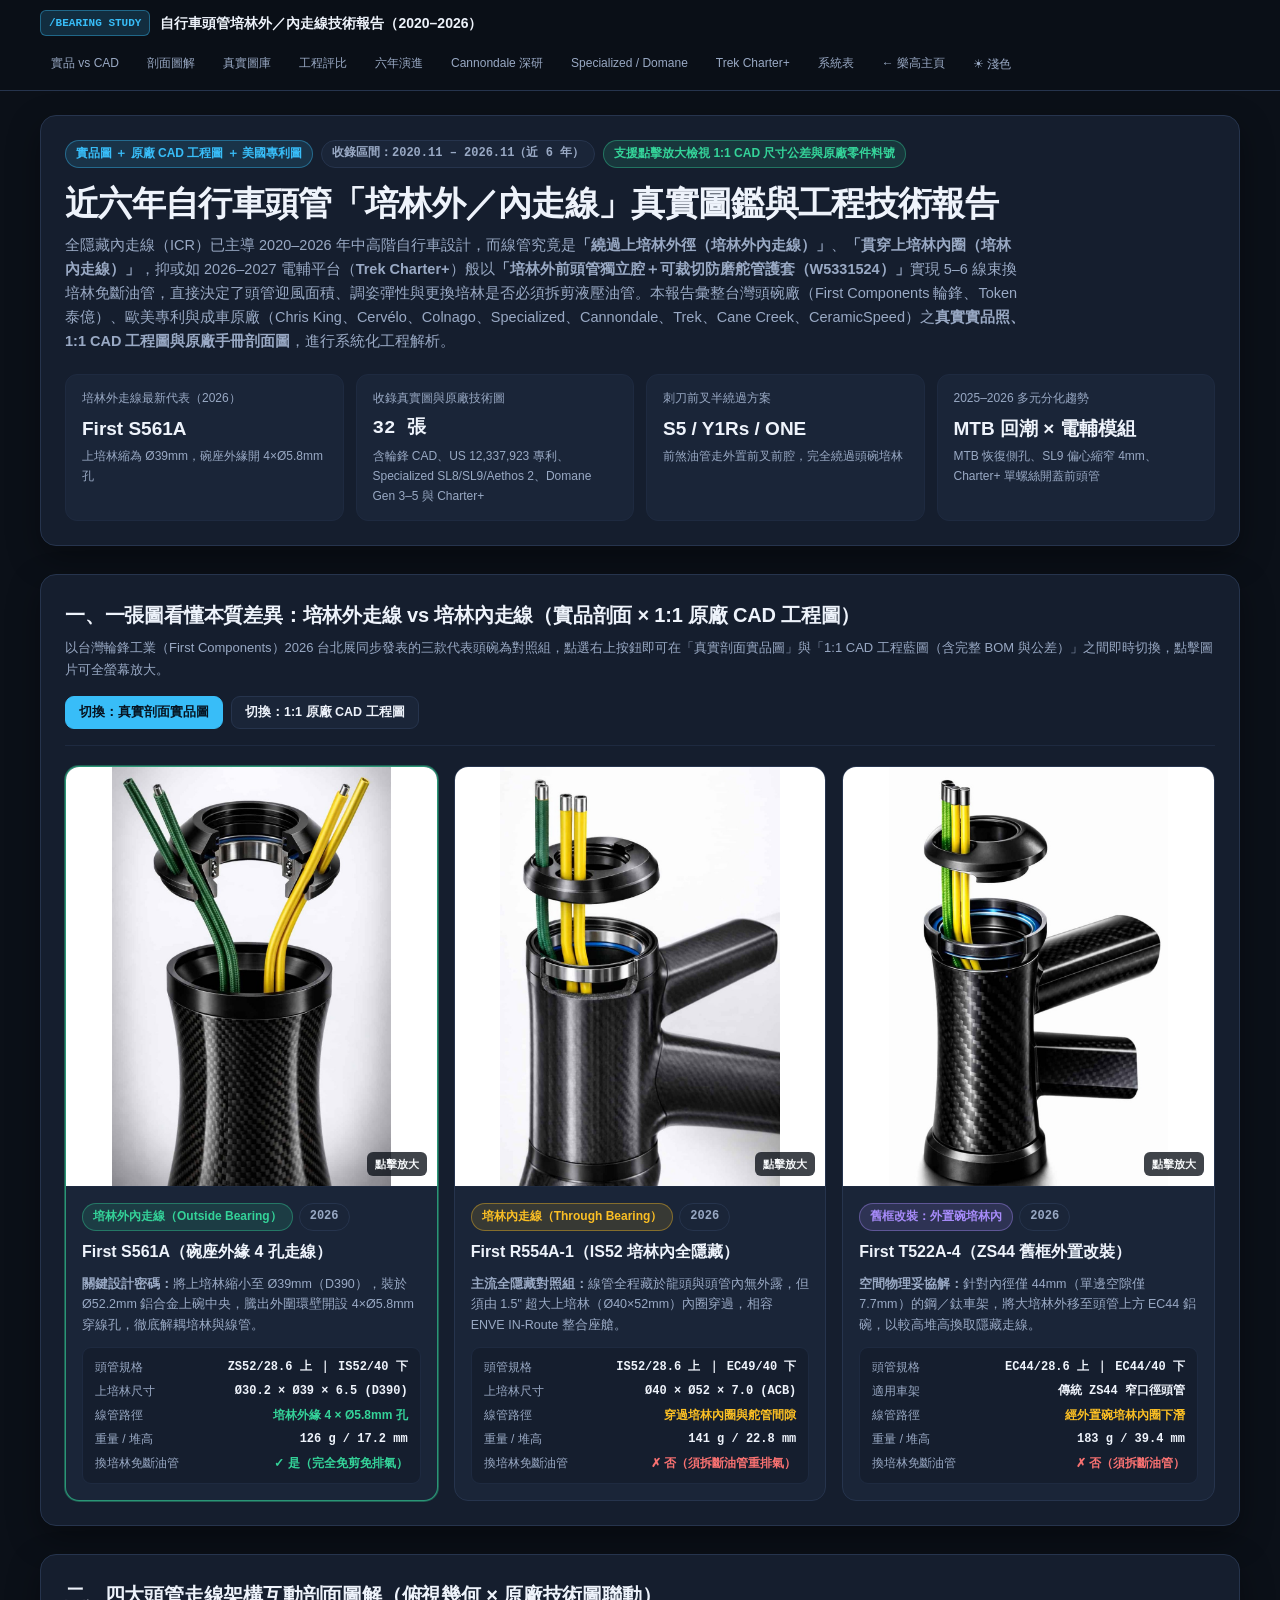
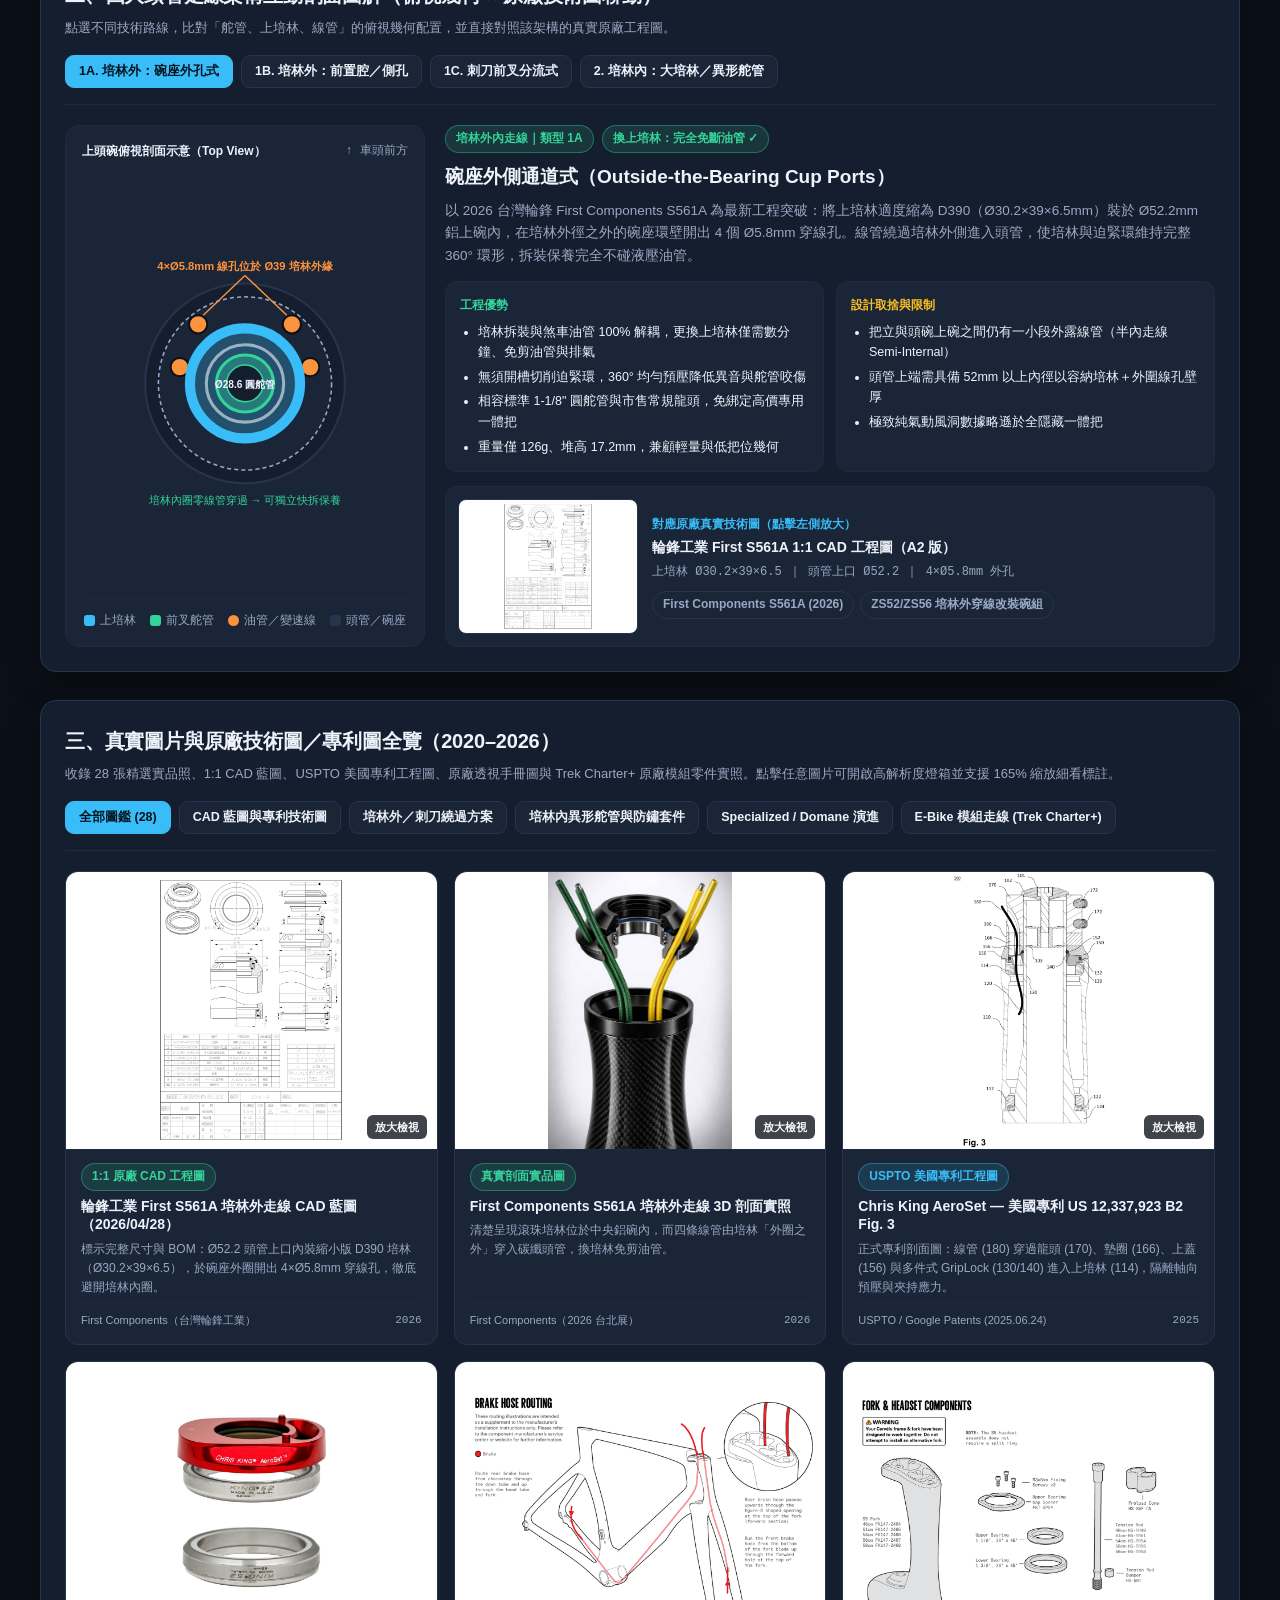
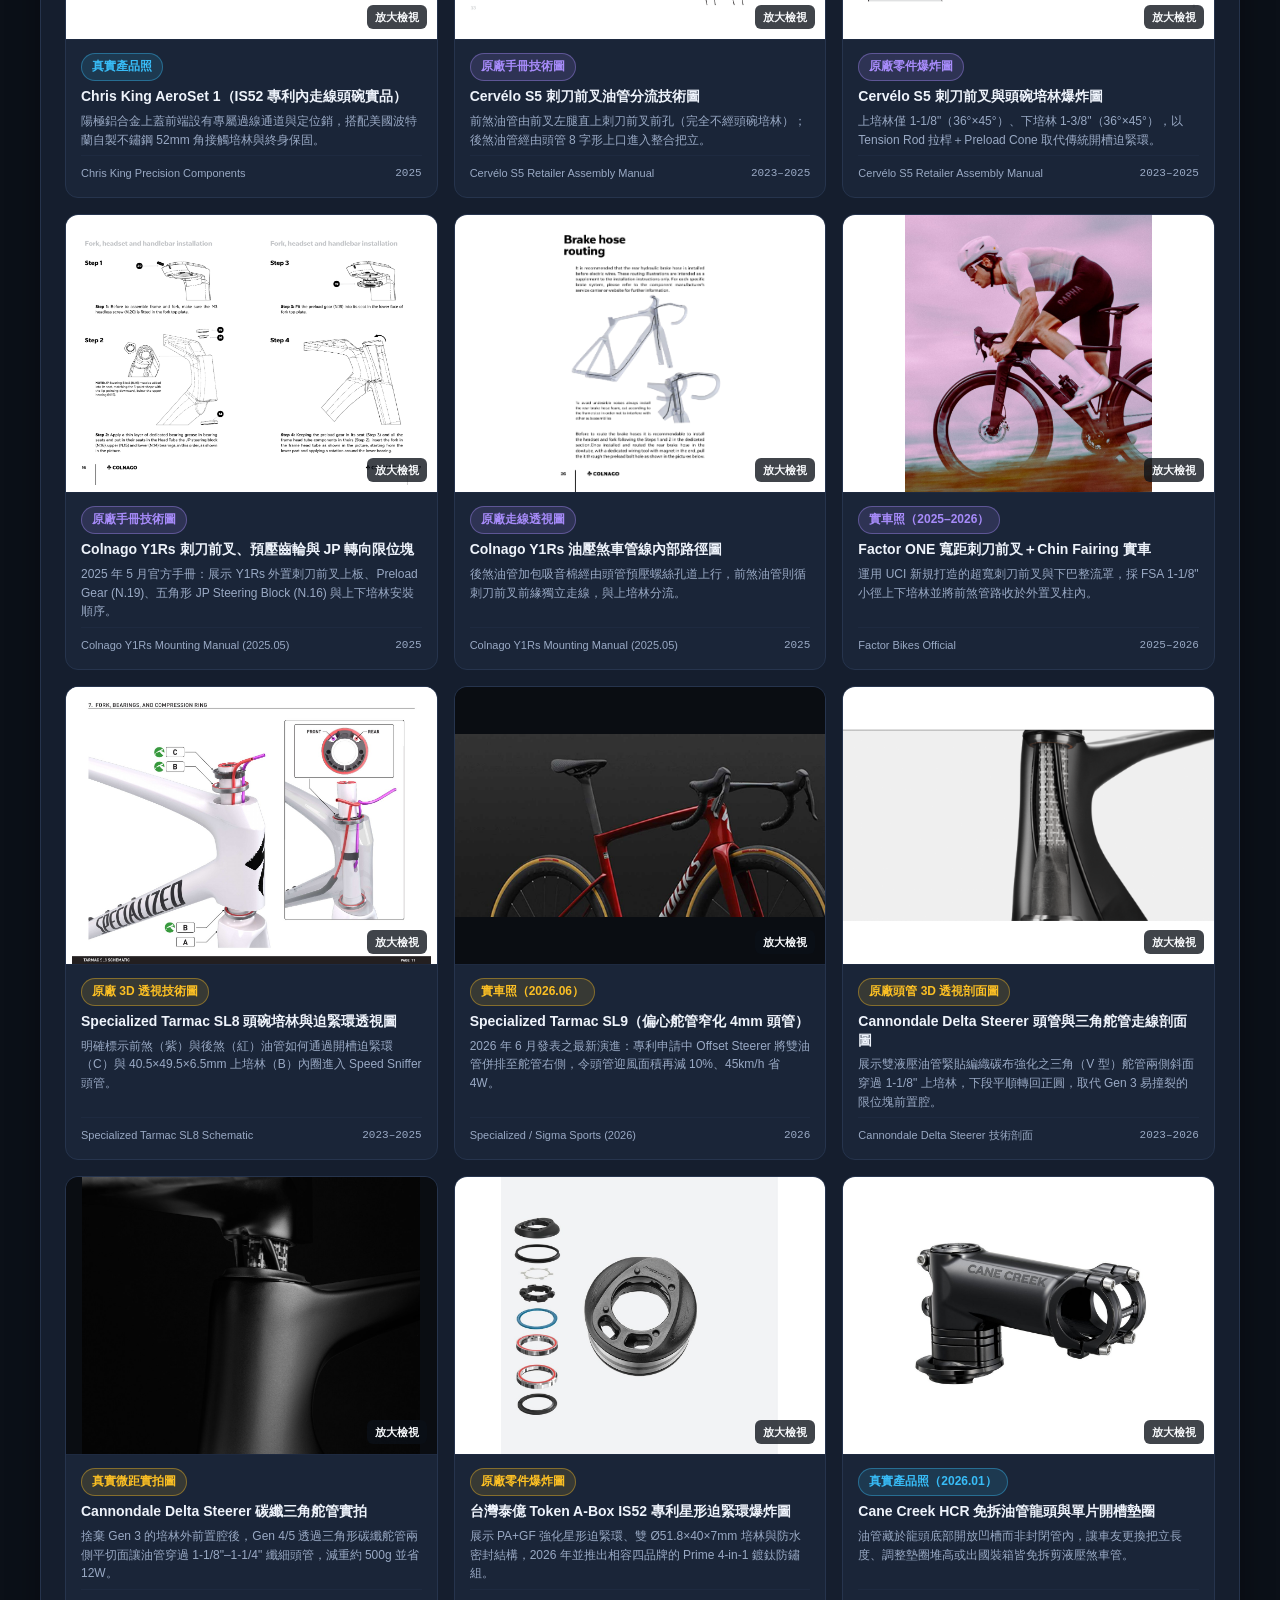
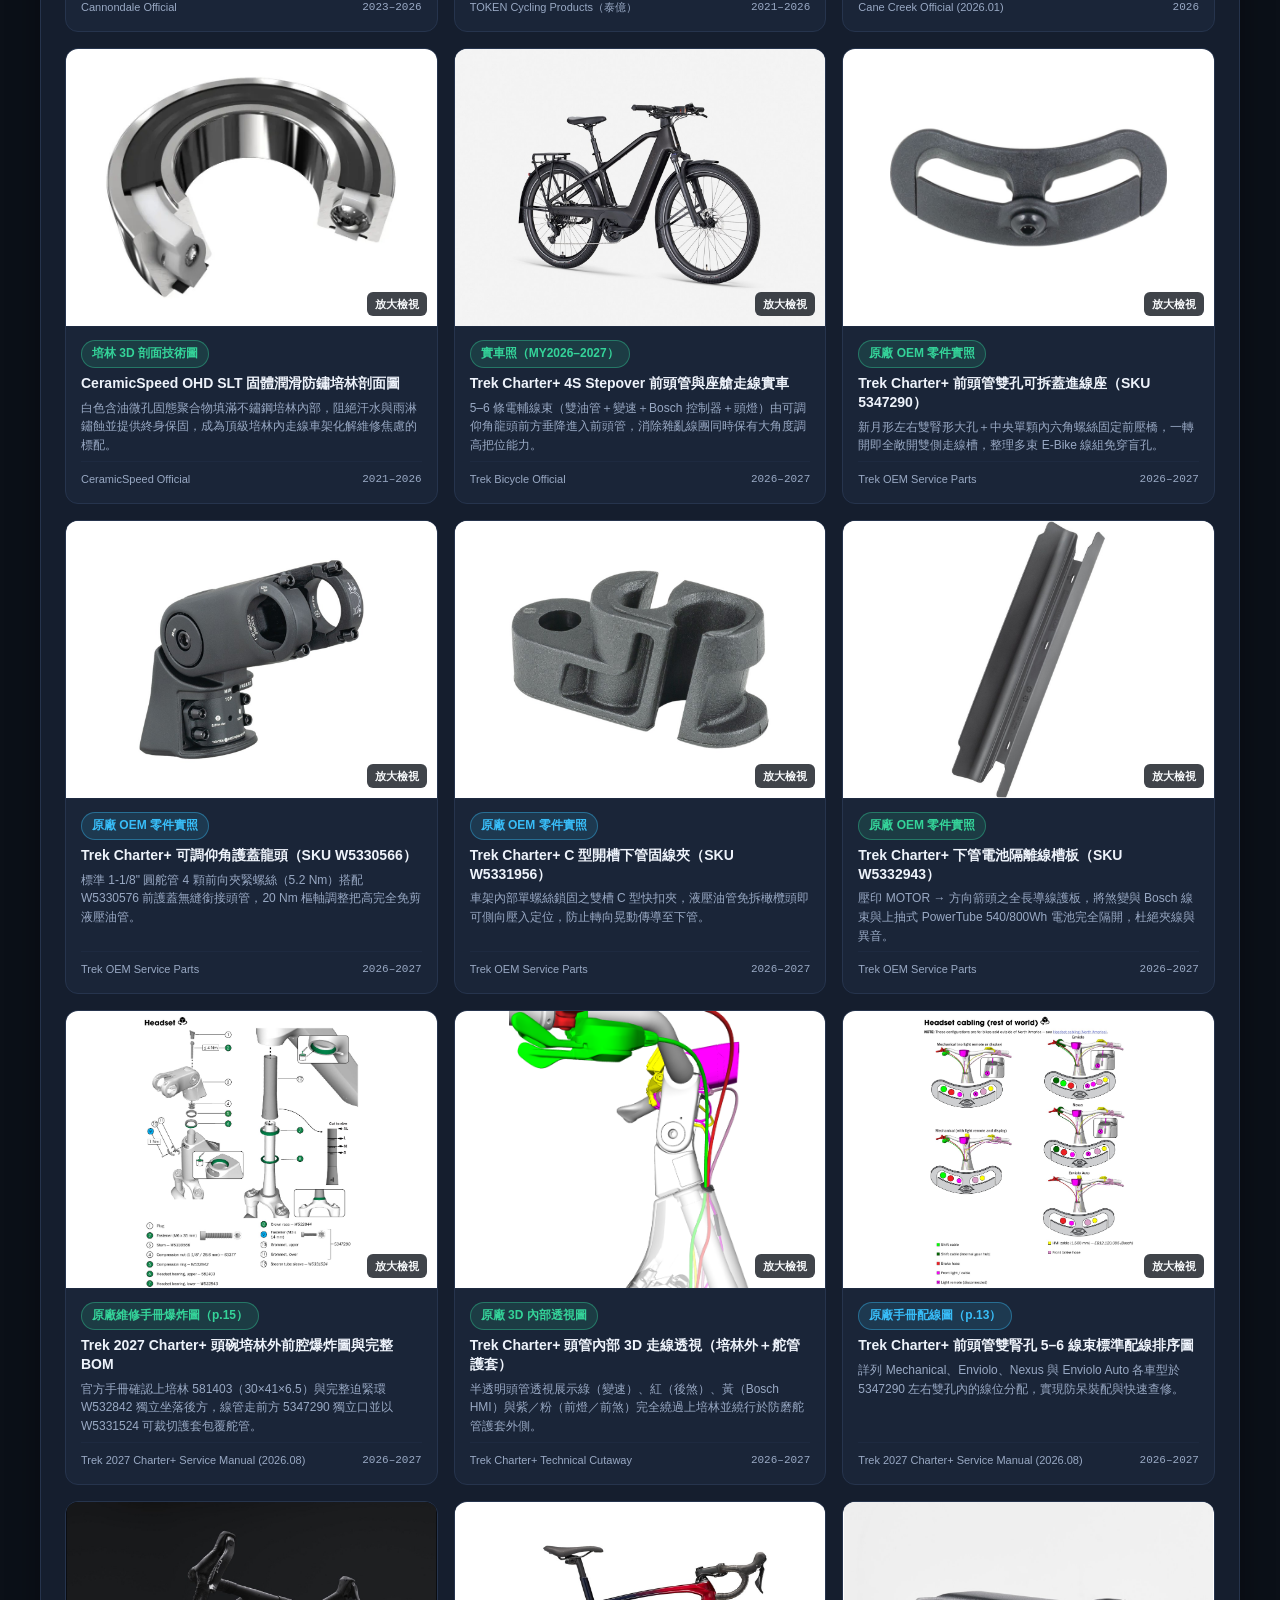
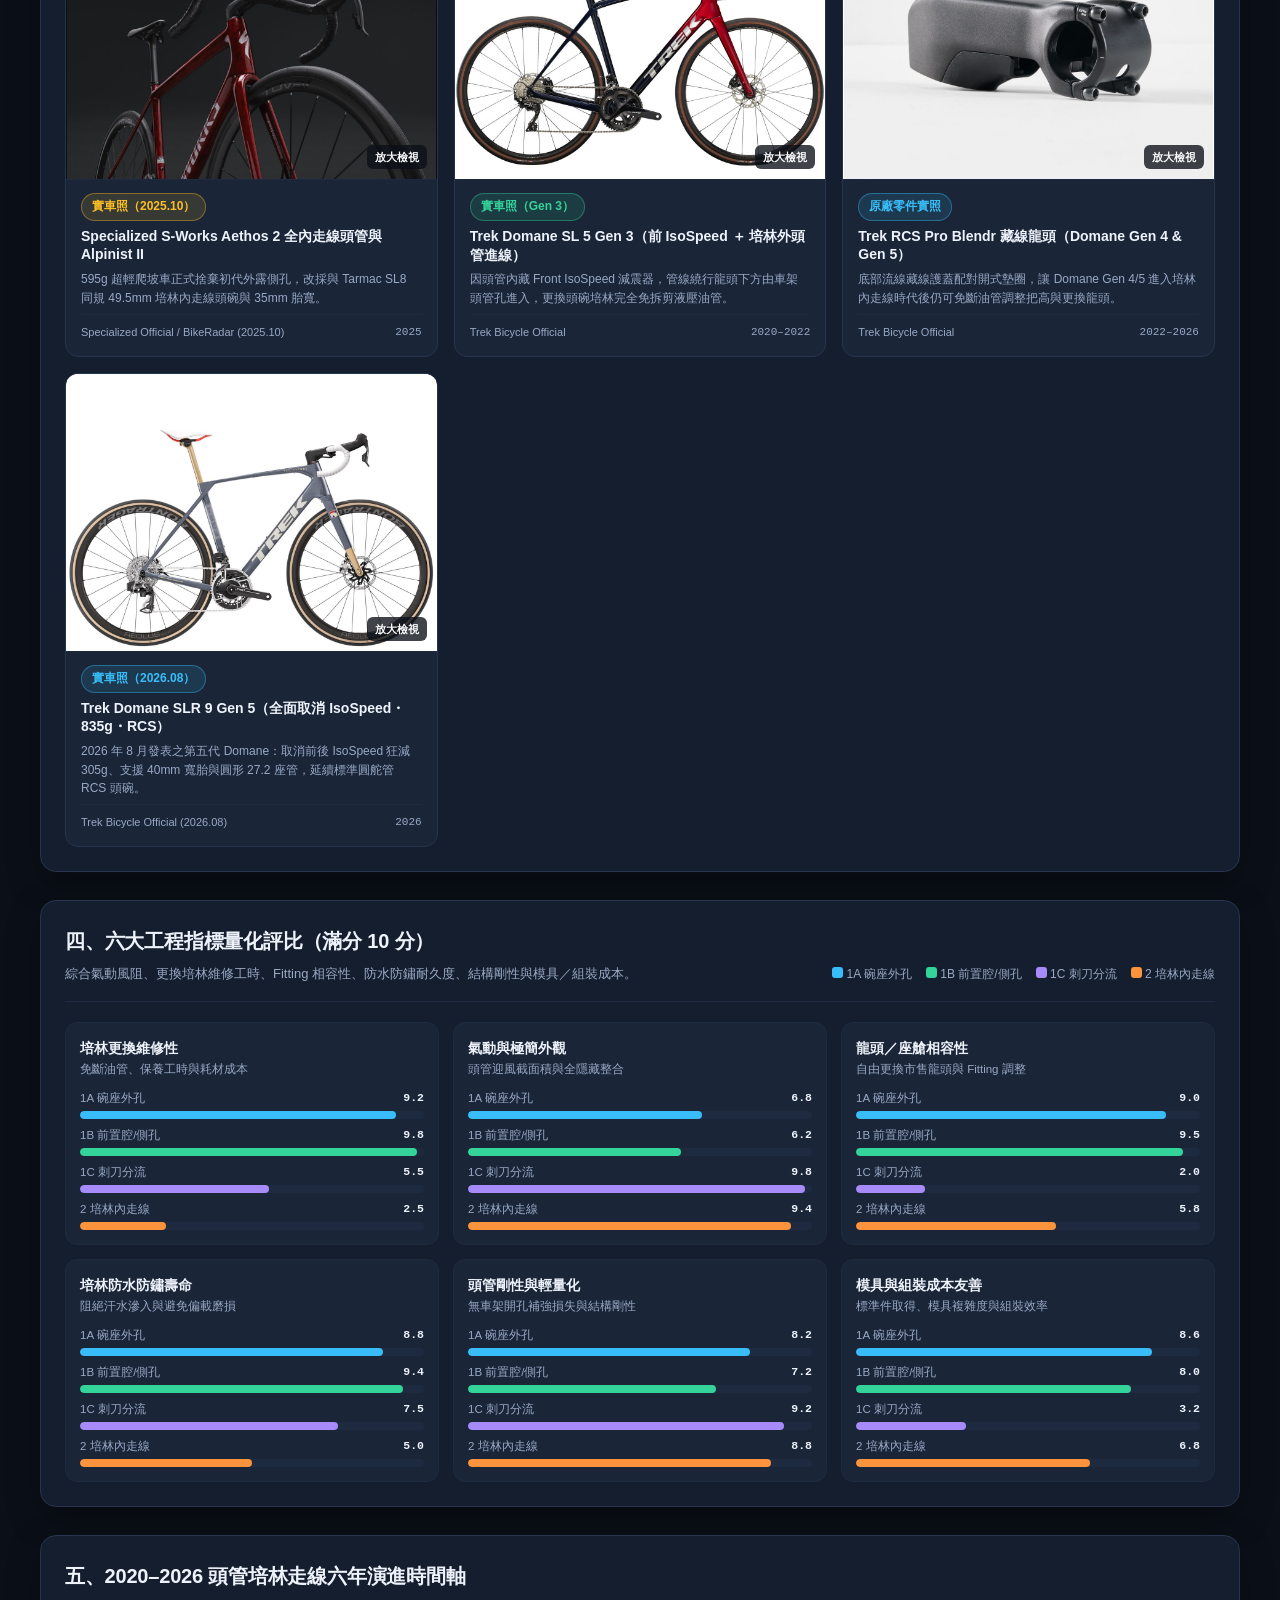
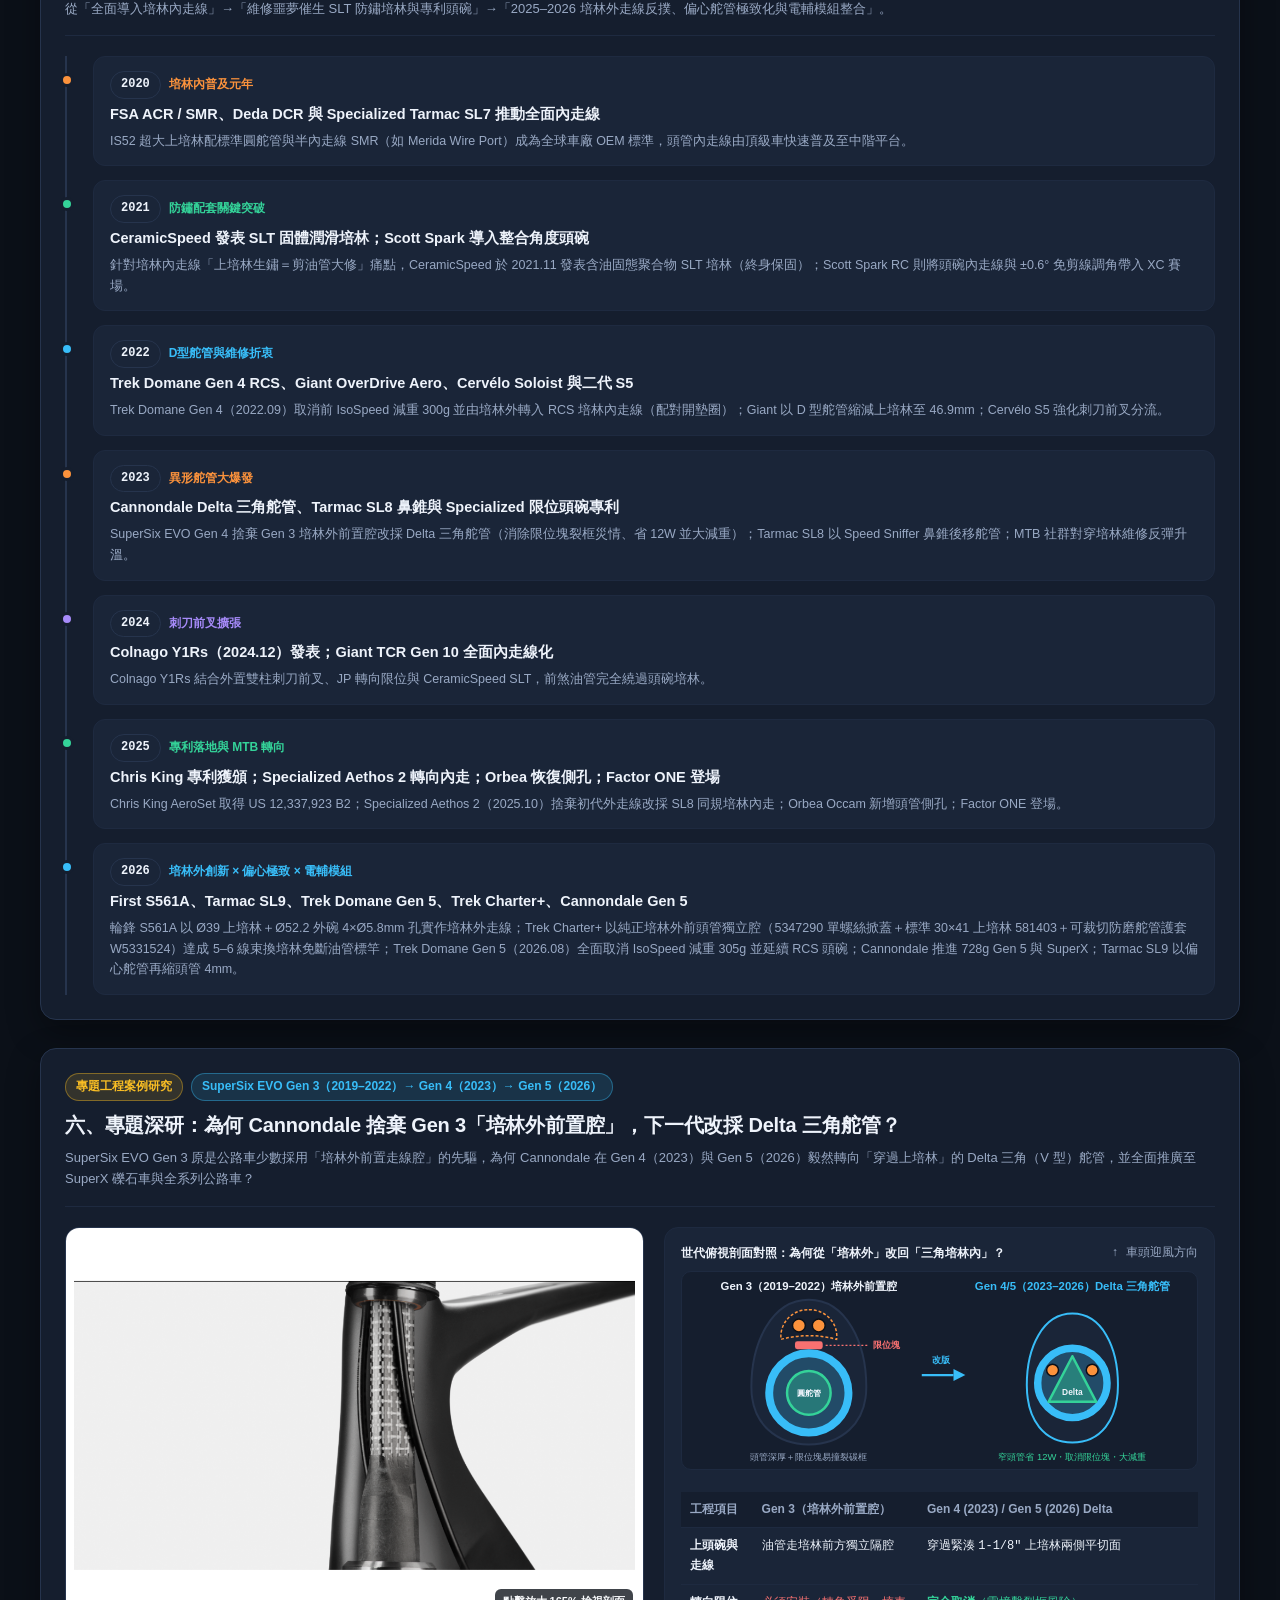
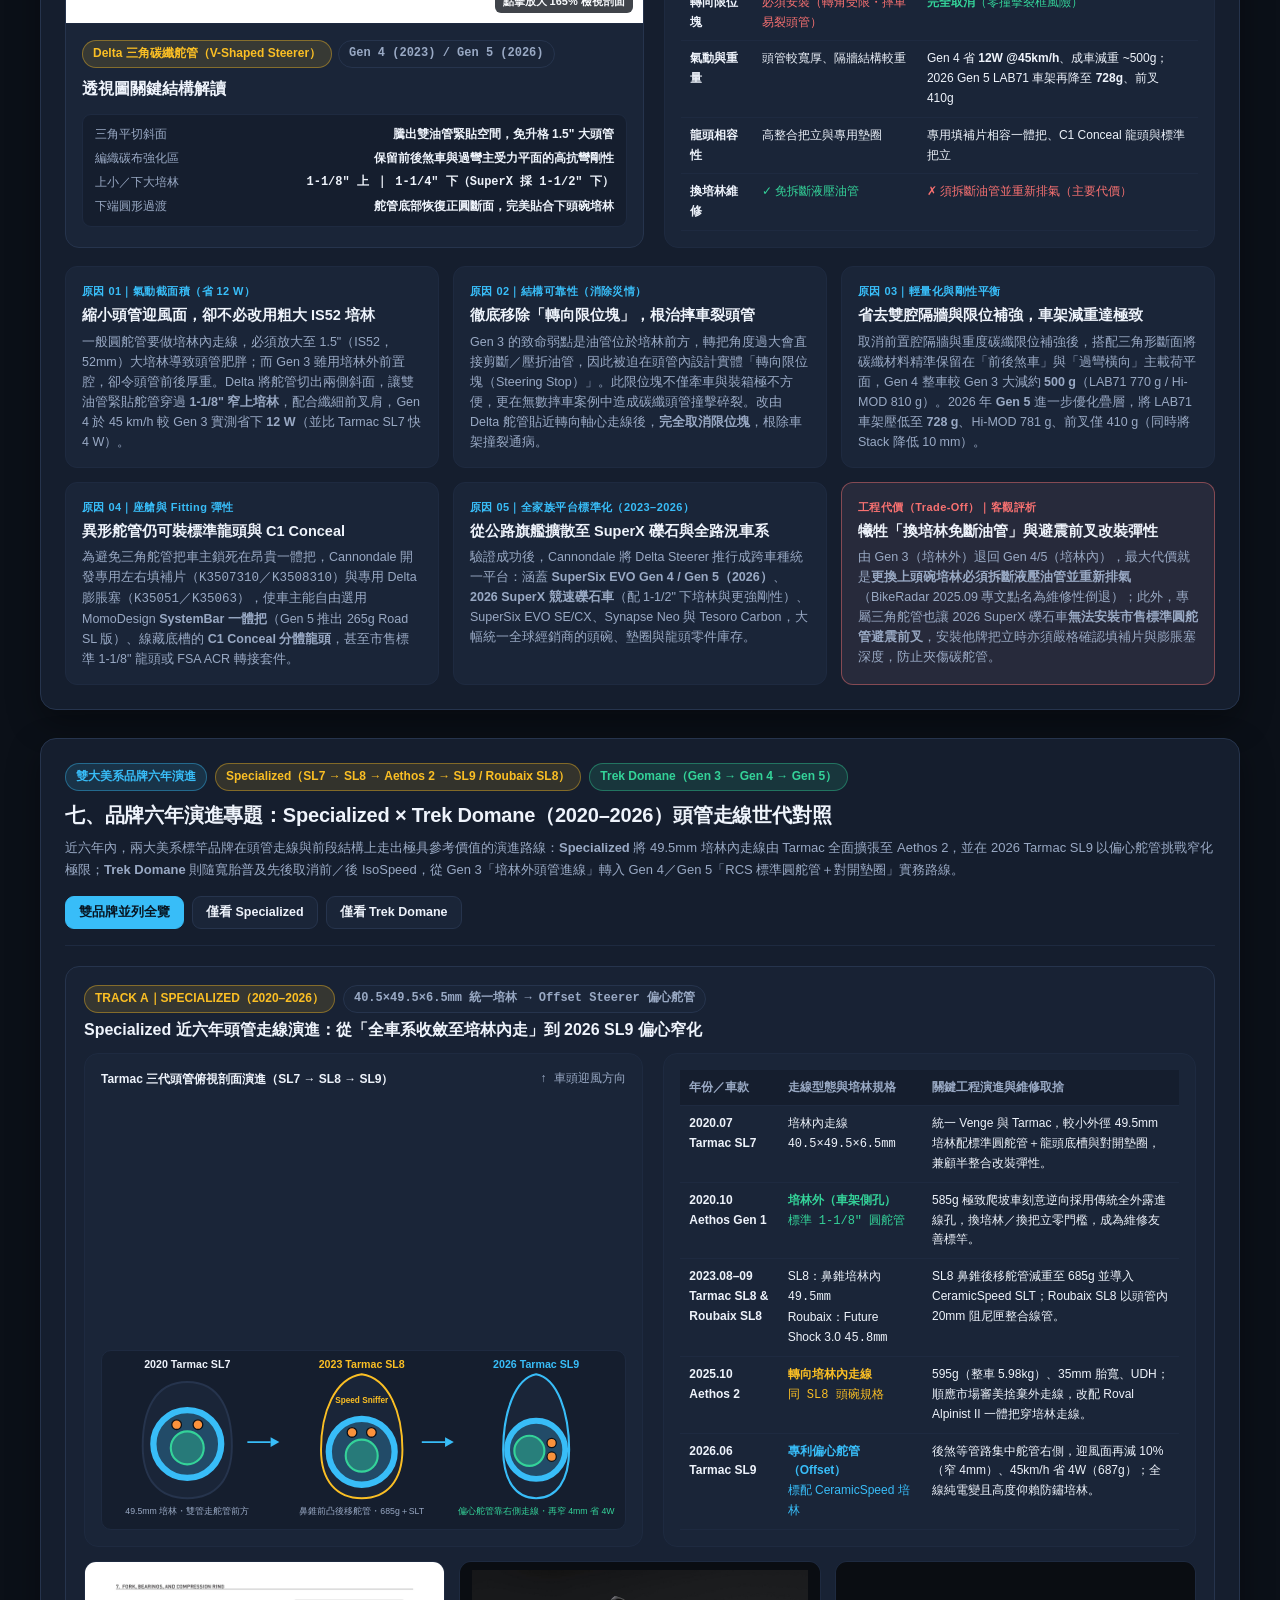
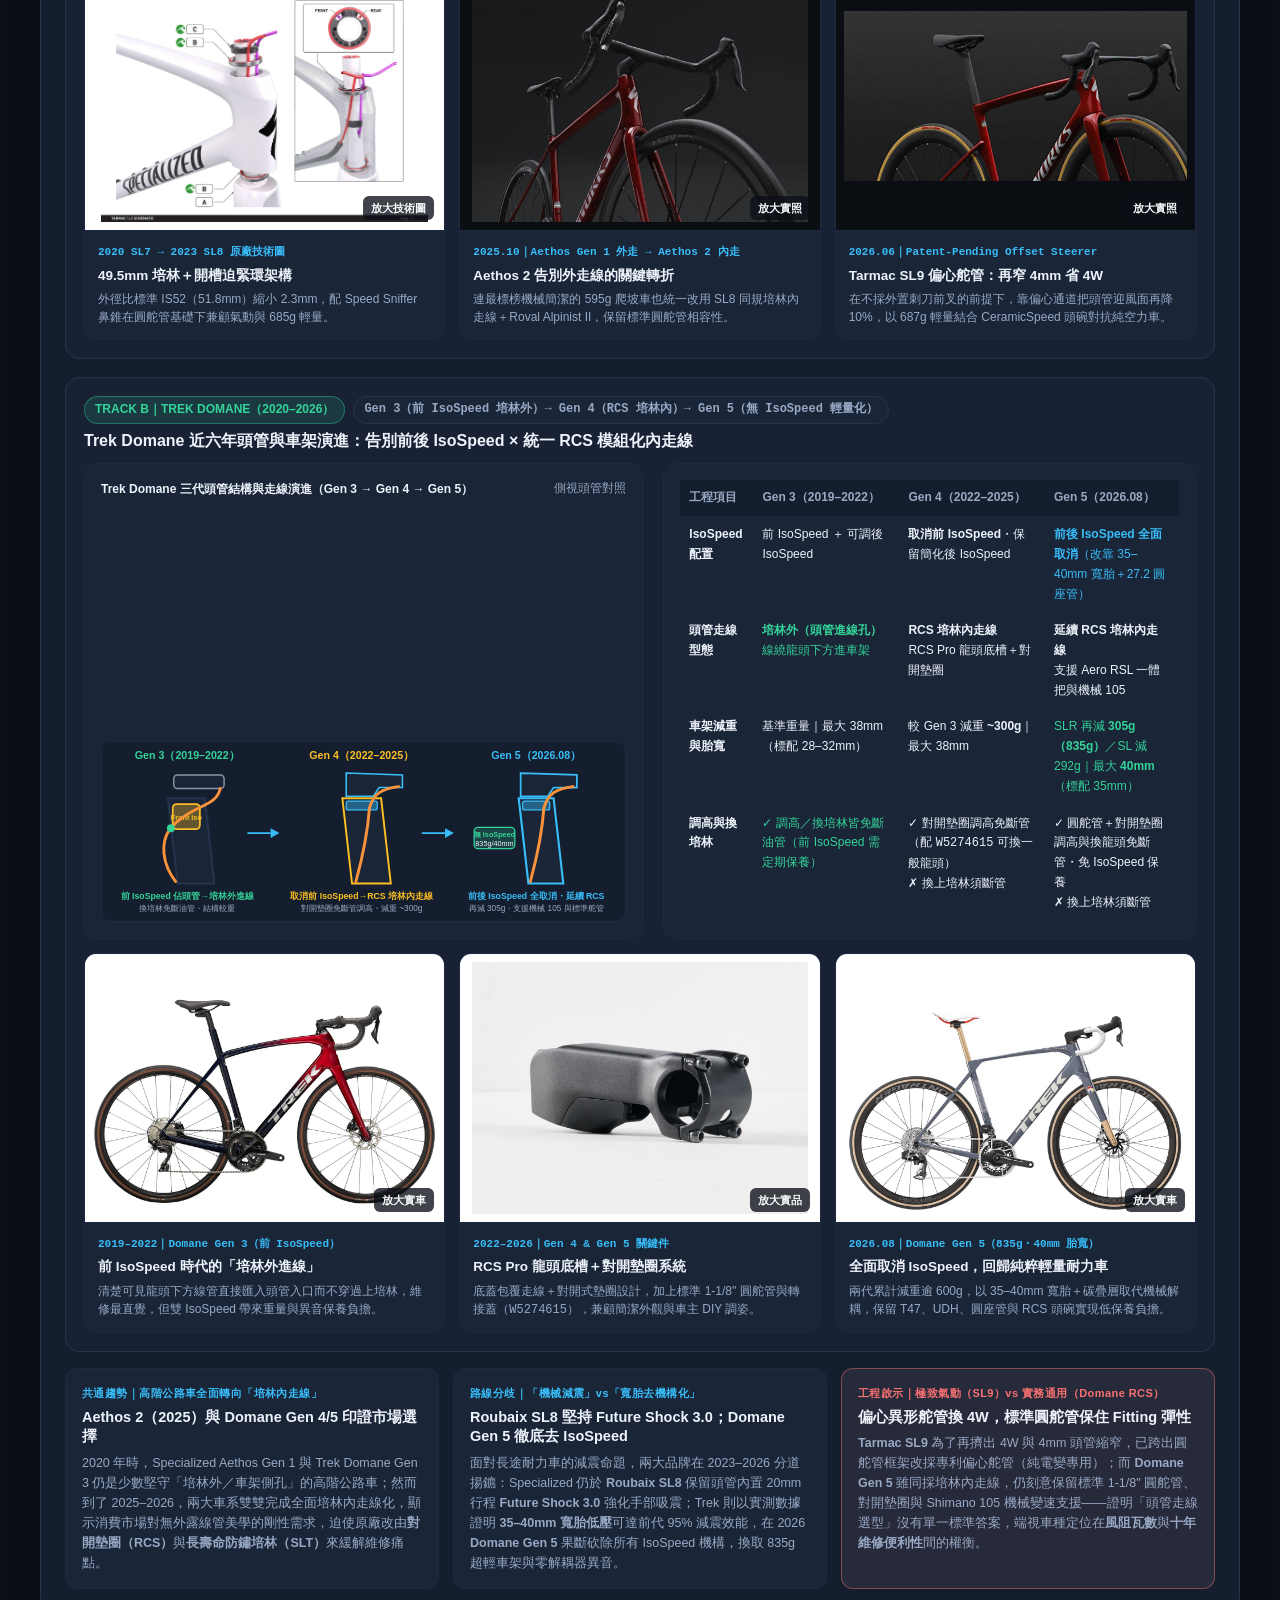
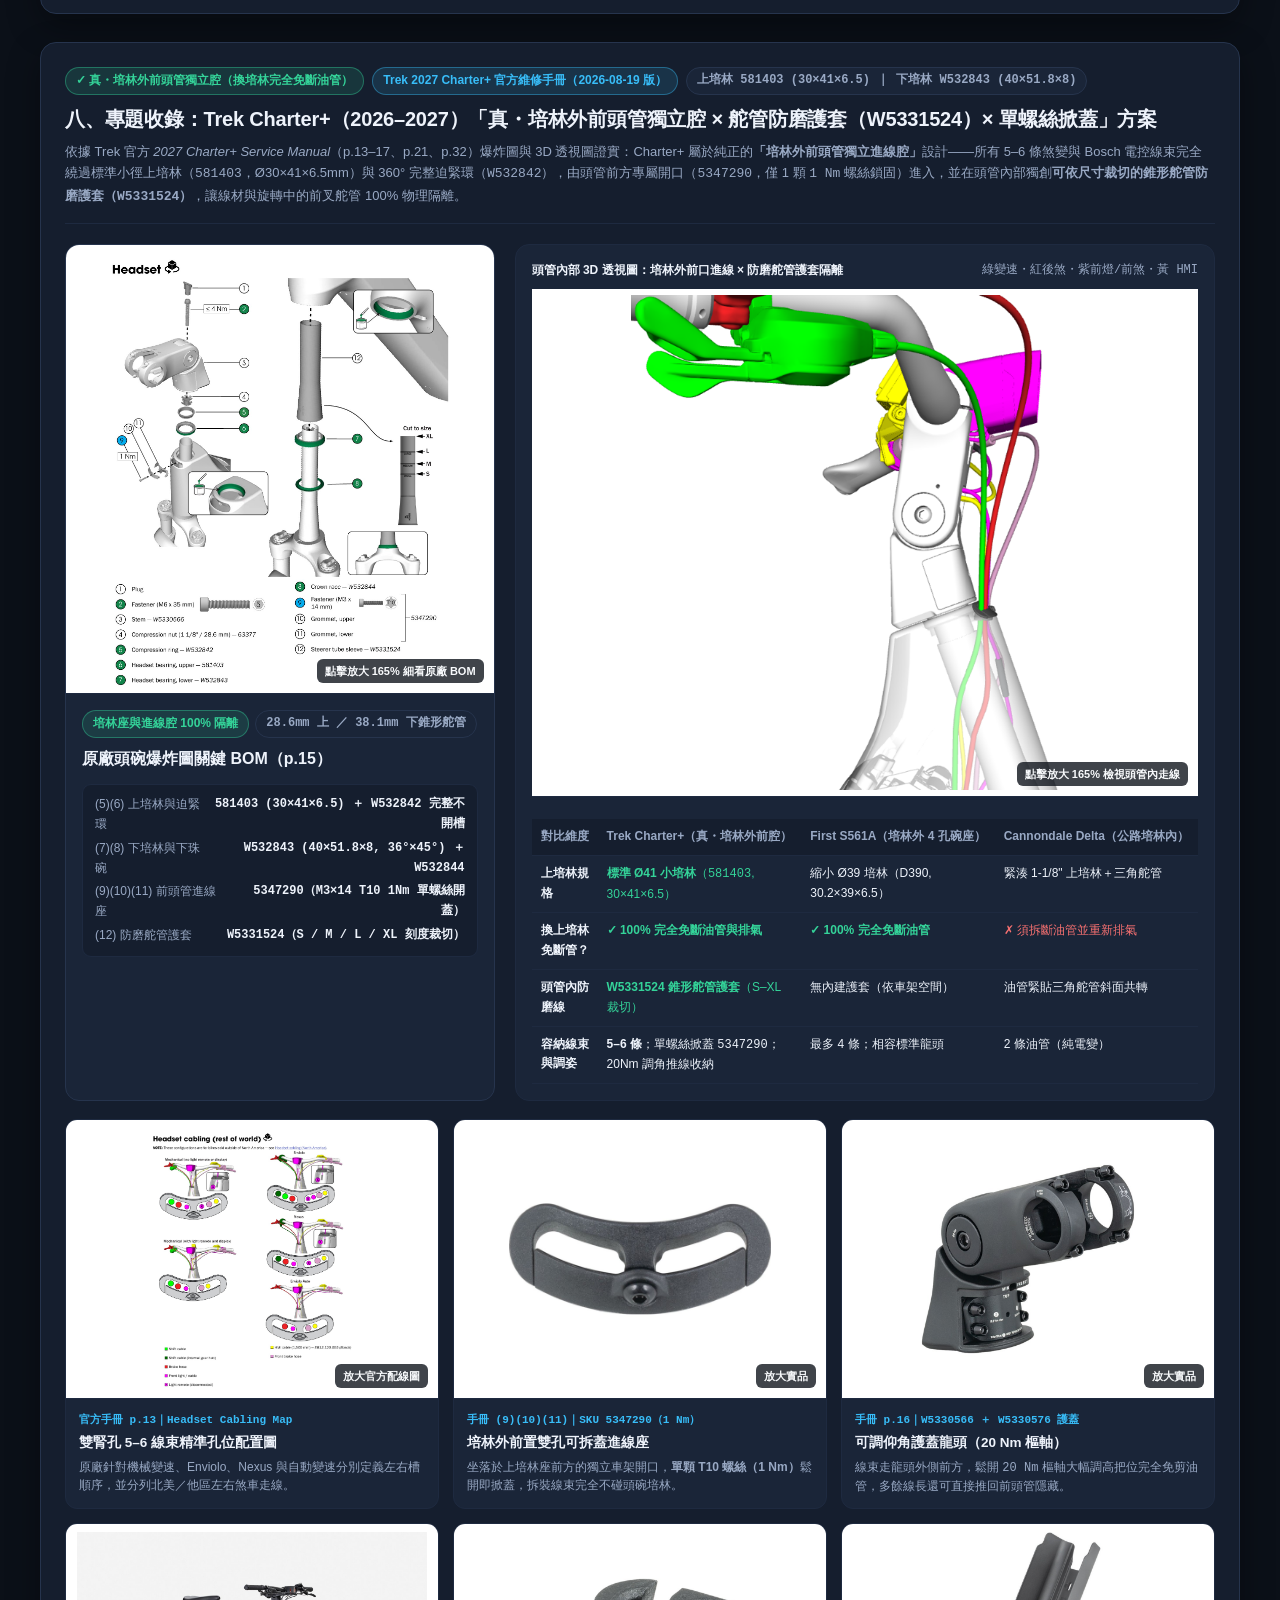
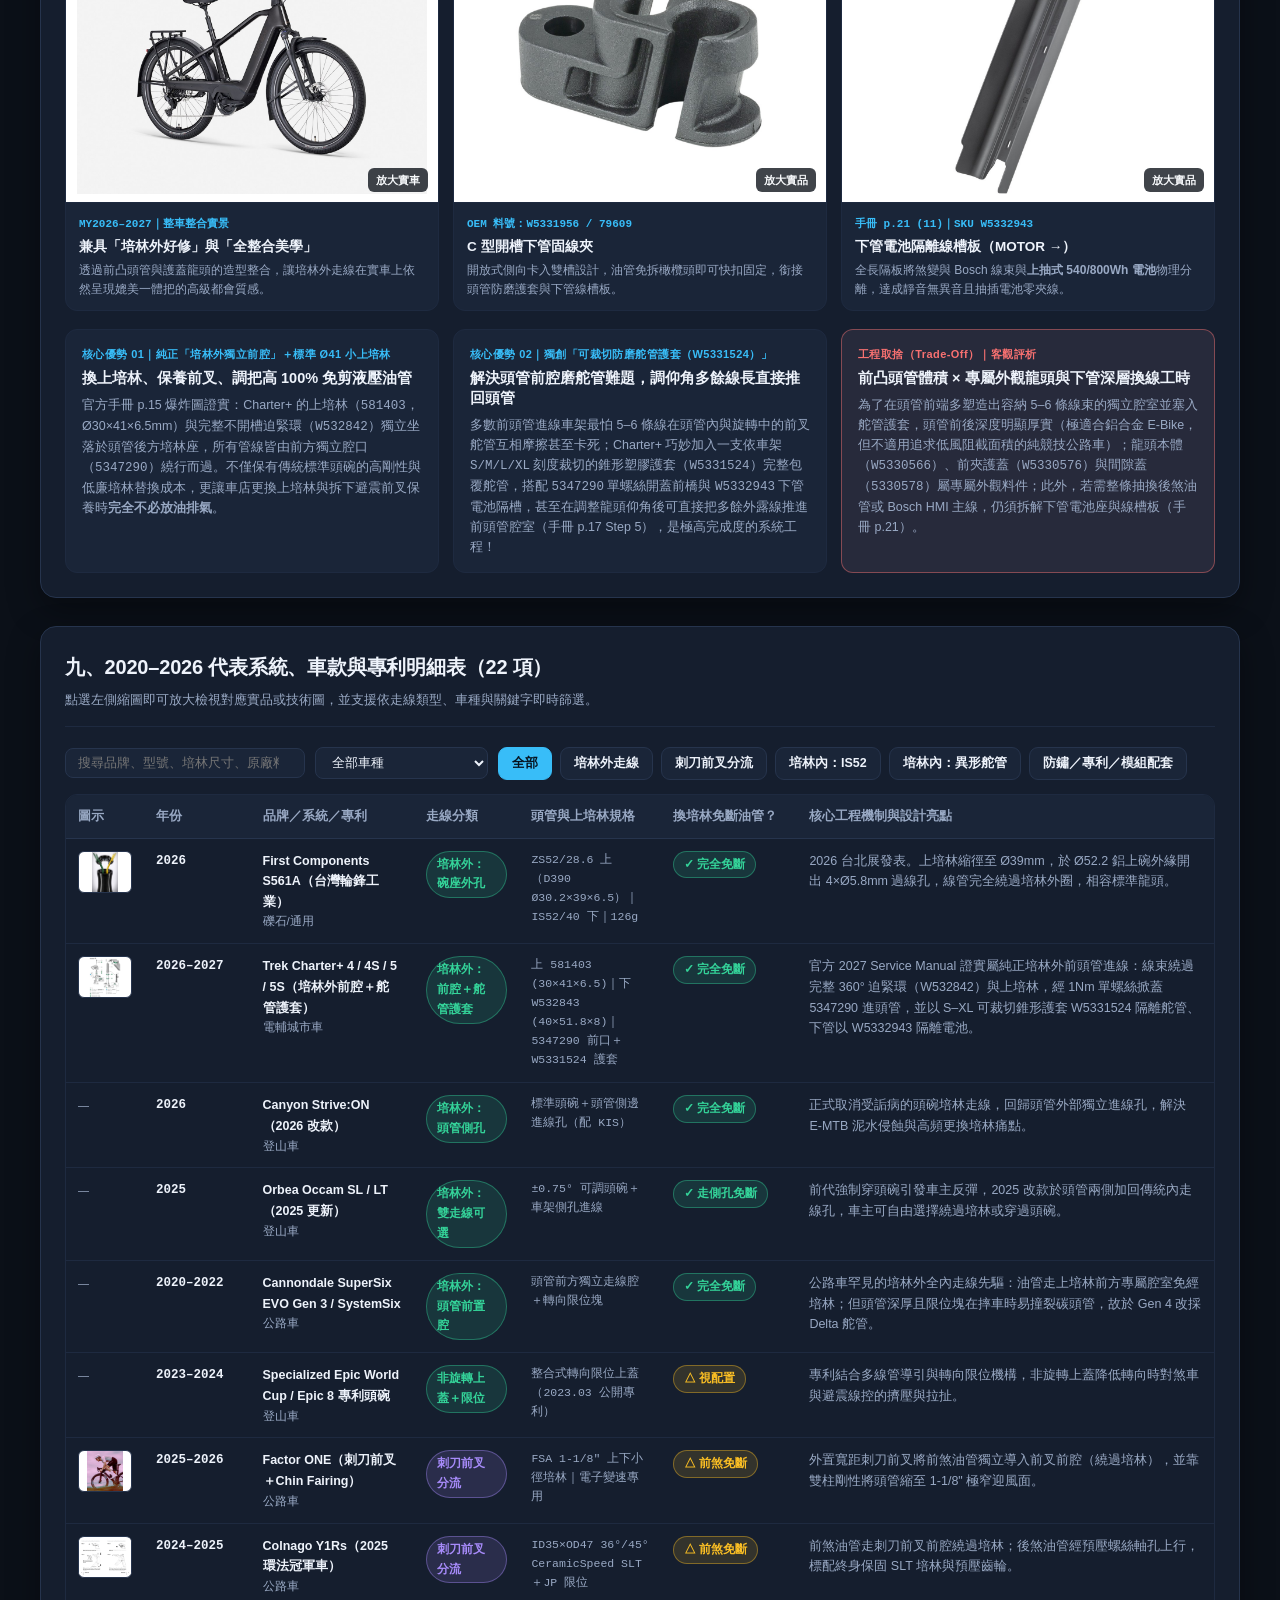
==== commit 30c52fa0: "docs(bearing-study): upgrade Trek Charter+ with official 2027 Service Manual BOM, outside-bearing ca" ====
--- a/BEARING STUDY/index.html
+++ b/BEARING STUDY/index.html
@@ -785,7 +785,7 @@
       </div>
       <h1>近六年自行車頭管「培林外／內走線」真實圖鑑與工程技術報告</h1>
       <p class="hero-lead">
-        全隱藏內走線（ICR）已主導 2020–2026 年中高階自行車設計，而線管究竟是<strong>「繞過上培林外徑（培林外內走線）」</strong>、<strong>「貫穿上培林內圈（培林內走線）」</strong>，抑或如 2026–2027 電輔通勤平台（<strong>Trek Charter+</strong>）般採<strong>「單螺絲可拆蓋前頭管進線＋可調仰角護蓋龍頭」</strong>，直接決定了頭管迎風面積、調姿彈性與更換培林是否必須拆剪液壓油管。本報告彙整台灣頭碗廠（First Components 輪鋒、Token 泰億）、歐美專利與成車原廠（Chris King、Cervélo、Colnago、Specialized、Cannondale、Trek、Cane Creek、CeramicSpeed）之<strong>真實實品照、1:1 CAD 工程圖與原廠手冊剖面圖</strong>，進行系統化工程解析。
+        全隱藏內走線（ICR）已主導 2020–2026 年中高階自行車設計，而線管究竟是<strong>「繞過上培林外徑（培林外內走線）」</strong>、<strong>「貫穿上培林內圈（培林內走線）」</strong>，抑或如 2026–2027 電輔平台（<strong>Trek Charter+</strong>）般以<strong>「培林外前頭管獨立腔＋可裁切防磨舵管護套（W5331524）」</strong>實現 5–6 線束換培林免斷油管，直接決定了頭管迎風面積、調姿彈性與更換培林是否必須拆剪液壓油管。本報告彙整台灣頭碗廠（First Components 輪鋒、Token 泰億）、歐美專利與成車原廠（Chris King、Cervélo、Colnago、Specialized、Cannondale、Trek、Cane Creek、CeramicSpeed）之<strong>真實實品照、1:1 CAD 工程圖與原廠手冊剖面圖</strong>，進行系統化工程解析。
       </p>
 
       <div class="kpi-grid">
@@ -796,7 +796,7 @@
         </div>
         <div class="kpi">
           <div class="kpi-label">收錄真實圖與原廠技術圖</div>
-          <div class="kpi-val mono">29 張</div>
+          <div class="kpi-val mono">32 張</div>
           <div class="kpi-sub">含輪鋒 CAD、US 12,337,923 專利、Specialized SL8/SL9/Aethos 2、Domane Gen 3–5 與 Charter+</div>
         </div>
         <div class="kpi">
@@ -968,10 +968,10 @@
       <div class="section-head">
         <div>
           <h2>三、真實圖片與原廠技術圖／專利圖全覽（2020–2026）</h2>
-          <p>收錄 25 張精選實品照、1:1 CAD 藍圖、USPTO 美國專利工程圖、原廠透視手冊圖與 Trek Charter+ 原廠模組零件實照。點擊任意圖片可開啟高解析度燈箱並支援 165% 縮放細看標註。</p>
+          <p>收錄 28 張精選實品照、1:1 CAD 藍圖、USPTO 美國專利工程圖、原廠透視手冊圖與 Trek Charter+ 原廠模組零件實照。點擊任意圖片可開啟高解析度燈箱並支援 165% 縮放細看標註。</p>
         </div>
         <div class="btn-group" id="gallery-filters">
-          <button type="button" class="tab-btn" data-gcat="all" data-active="true">全部圖鑑 (25)</button>
+          <button type="button" class="tab-btn" data-gcat="all" data-active="true">全部圖鑑 (28)</button>
           <button type="button" class="tab-btn" data-gcat="cad-patent" data-active="false">CAD 藍圖與專利技術圖</button>
           <button type="button" class="tab-btn" data-gcat="outside" data-active="false">培林外／刺刀繞過方案</button>
           <button type="button" class="tab-btn" data-gcat="inside-service" data-active="false">培林內異形舵管與防鏽套件</button>
@@ -1503,204 +1503,188 @@
       </div>
     </section>
 
-    <!-- SECTION 8: TREK CHARTER+ (2026-2027) MODULAR E-CITY ROUTING CASE STUDY -->
+    <!-- SECTION 8: TREK CHARTER+ (2026-2027) OFFICIAL SERVICE MANUAL OUTSIDE-BEARING ANALYSIS -->
     <section class="panel" id="trek-charter-case">
       <div class="section-head">
         <div>
           <div style="display:flex;gap:8px;flex-wrap:wrap;margin-bottom:8px;">
-            <span class="pill ok">E-Bike 模組化走線專題</span>
-            <span class="pill info">Trek Charter+ 4 / 4S / 5 / 5S（MY2026–2027）</span>
-            <span class="pill mono">Alpha Aluminum ＋ Bosch Smart System 750W / 85Nm</span>
-          </div>
-          <h2>八、專題收錄：Trek Charter+（2026–2027）電輔城市車「單螺絲可拆蓋前頭管 × 可調升降護蓋龍頭 × 下管線槽」方案</h2>
-          <p>有別於公路競賽車追求極窄迎風面，高階電輔城市車必須同時整合<strong>雙液壓油管、變速（Shimano CUES / Nexus Di2 / Enviolo）、Bosch HMI 電控與整合前燈</strong>共 5–6 條線束，並保留大幅度把高與仰角調整能力。2026 年 2 月發表的 Trek Charter+ 以四組原廠模組化零件（<span class="mono">5347290</span>、<span class="mono">W5330566</span>、<span class="mono">W5331956</span>、<span class="mono">W5332943</span>）打造出兼顧整潔外觀與裝配彈性的城市車走線典範。</p>
-        </div>
-      </div>
-
+            <span class="pill ok">✓ 真・培林外前頭管獨立腔（換培林完全免斷油管）</span>
+            <span class="pill info">Trek 2027 Charter+ 官方維修手冊（2026-08-19 版）</span>
+            <span class="pill mono">上培林 581403 (30×41×6.5) ｜ 下培林 W532843 (40×51.8×8)</span>
+          </div>
+          <h2>八、專題收錄：Trek Charter+（2026–2027）「真・培林外前頭管獨立腔 × 舵管防磨護套（W5331524）× 單螺絲掀蓋」方案</h2>
+          <p>依據 Trek 官方 <em>2027 Charter+ Service Manual</em>（p.13–17、p.21、p.32）爆炸圖與 3D 透視圖證實：Charter+ 屬於純正的<strong>「培林外前頭管獨立進線腔」</strong>設計——所有 5–6 條煞變與 Bosch 電控線束完全繞過標準小徑上培林（<span class="mono">581403</span>，Ø30×41×6.5mm）與 360° 完整迫緊環（<span class="mono">W532842</span>），由頭管前方專屬開口（<span class="mono">5347290</span>，僅 1 顆 <span class="mono">1 Nm</span> 螺絲鎖固）進入，並在頭管內部獨創<strong>可依尺寸裁切的錐形舵管防磨護套（<span class="mono">W5331524</span>）</strong>，讓線材與旋轉中的前叉舵管 100% 物理隔離。</p>
+        </div>
+      </div>
+
+      <!-- Top 2-Column Official Technical Diagrams: Exploded BOM + 3D Translucent Cutaway -->
       <div class="case-hero-grid">
-        <!-- Left: Real Bike 3/4 Photo + Key Specs -->
+        <!-- Left: Official Service Manual P.16 Headset Exploded BOM -->
         <article class="compare-card" style="justify-content:space-between;">
-          <div class="media-box" style="aspect-ratio:16 / 11;padding:6px;" data-lb-src="./images/trek-charter-plus-bike.jpg" data-lb-title="Trek Charter+ 4S Stepover 實車 3/4 視角（前頭管與座艙走線）" data-lb-cap="Trek Charter+（2026–2027）全整合座艙實景：液壓煞車油管、變速線、Bosch 控制器與龍頭中央整合前燈線束，順著可調仰角護蓋龍頭前方自然垂降，直接匯入頭管前上緣之雙孔可拆蓋進線座（5347290），徹底消除一般電輔車雜亂的『電話線糾結』。點擊可放大 165% 檢視頭管與龍頭銜接細節。">
-            <img src="./images/trek-charter-plus-bike.jpg" alt="Trek Charter+ 4S Stepover 電輔城市車頭管與座艙走線實車照" />
-            <span class="zoom-hint">點擊放大 165% 檢視頭管走線</span>
+          <div class="media-box" style="aspect-ratio:4 / 4.2;padding:6px;" data-lb-src="./images/trek-charter-plus-headset-bom.jpg" data-lb-title="Trek 2027 Charter+ 官方維修手冊（p.15）Headset 頭碗爆炸圖與完整 BOM" data-lb-cap="Trek 原廠手冊清楚揭露培林外走線真相：上培林（6，581403，Ø30×41×6.5mm）與完整圓形迫緊環（5，W532842）坐落於頭管後方獨立培林座內；前方另設獨立進線槽安裝雙片式前頭管進線座（9/10/11，5347290，1 Nm）；頭管內並套入依 S/M/L/XL 裁切之錐形舵管護套（12，W5331524）徹底防磨線。點擊「放大 165%」可細讀 1–12 號完整料號與扭力標註。">
+            <img src="./images/trek-charter-plus-headset-bom.jpg" alt="Trek 2027 Charter+ 官方手冊頭碗爆炸圖與完整 BOM" />
+            <span class="zoom-hint">點擊放大 165% 細看原廠 BOM</span>
           </div>
           <div class="compare-body">
             <div style="display:flex;gap:6px;flex-wrap:wrap;">
-              <span class="pill ok">前頭管雙孔開蓋進線</span>
-              <span class="pill info">可調仰角護蓋龍頭（免斷線調高）</span>
-            </div>
-            <h3>Trek Charter+ 座艙與車架核心規格</h3>
+              <span class="pill ok">培林座與進線腔 100% 隔離</span>
+              <span class="pill mono">28.6mm 上 ／ 38.1mm 下錐形舵管</span>
+            </div>
+            <h3>原廠頭碗爆炸圖關鍵 BOM（p.15）</h3>
             <div class="spec-list">
-              <div class="spec-row"><span>舵管與龍頭介面</span><span class="mono">標準 1-1/8" 圓舵管 ｜ 31.8mm 把徑 ｜ 80mm 可調仰角</span></div>
-              <div class="spec-row"><span>前頭管進線座</span><span class="mono">5347290（單顆中央螺絲可拆前橋蓋・雙腎形大孔）</span></div>
-              <div class="spec-row"><span>龍頭與前夾護蓋</span><span class="mono">W5330566（4 前向夾緊螺絲 5.2Nm）＋ W5330576 護蓋</span></div>
-              <div class="spec-row"><span>下管固線與電池隔離</span><span class="mono">W5331956 C 型快扣夾 ＋ W5332943 全長線槽隔板</span></div>
+              <div class="spec-row"><span>(5)(6) 上培林與迫緊環</span><span class="mono">581403 (30×41×6.5) ＋ W532842 完整不開槽</span></div>
+              <div class="spec-row"><span>(7)(8) 下培林與下珠碗</span><span class="mono">W532843 (40×51.8×8, 36°×45°) ＋ W532844</span></div>
+              <div class="spec-row"><span>(9)(10)(11) 前頭管進線座</span><span class="mono">5347290（M3×14 T10 1Nm 單螺絲開蓋）</span></div>
+              <div class="spec-row"><span>(12) 防磨舵管護套</span><span class="mono">W5331524（S / M / L / XL 刻度裁切）</span></div>
             </div>
           </div>
         </article>
 
-        <!-- Right: Inline SVG 4-Stage Flow Diagram + 3-Way Comparison Table -->
-        <div class="svg-card" style="gap:12px;">
+        <!-- Right: 3D Translucent HT_INTERNAL Cutaway + 3-Way Comparison Table -->
+        <div class="svg-card" style="gap:12px;justify-content:space-between;">
           <div>
             <div style="display:flex;justify-content:space-between;align-items:center;font-size:12px;color:var(--muted);margin-bottom:8px;">
-              <strong style="color:var(--fg)">Trek Charter+ 四段式模組化走線路徑側視示意圖</strong>
-              <span class="mono">前燈／Bosch／煞變 5–6 線束整合</span>
-            </div>
-            <svg viewBox="0 0 520 202" style="width:100%;height:auto;display:block;background:var(--card);border:1px solid var(--border-soft);border-radius:10px;" aria-label="Trek Charter+ 四段式走線結構示意圖">
-              <!-- Headtube & Downtube Frame Outline -->
-              <path d="M 192 78 L 246 78 L 266 184 L 210 184 Z" fill="var(--card-2)" stroke="var(--border)" stroke-width="2"/>
-              <path d="M 248 112 L 486 156 L 478 192 L 262 178 Z" fill="var(--card-2)" stroke="var(--border)" stroke-width="2"/>
-              <!-- Top-Eject Bosch PowerTube Battery inside Downtube -->
-              <polygon points="274,122 464,156 458,174 270,144" fill="var(--chart-1)" fill-opacity="0.22" stroke="var(--chart-1)" stroke-width="1.6" stroke-dasharray="4 2"/>
-              <text x="368" y="152" text-anchor="middle" font-size="9.5" font-weight="700" fill="var(--primary)">上抽式 Bosch PowerTube 540 / 800Wh 電池</text>
-              <!-- Internal Downtube Cable Guide Tray (W5332943) below battery -->
-              <line x1="268" y1="154" x2="462" y2="184" stroke="var(--success)" stroke-width="4" stroke-linecap="round"/>
-              <text x="372" y="195" text-anchor="middle" font-size="9.5" font-weight="800" fill="var(--success)">④ W5332943 線槽板（MOTOR →）物理隔離電池</text>
-
-              <!-- Standard 1-1/8" Steerer & Adjustable Rise Stem (W5330566) -->
-              <rect x="206" y="42" width="24" height="146" rx="3" fill="var(--chart-2)" fill-opacity="0.24" stroke="var(--chart-2)" stroke-width="1.8"/>
-              <!-- Sculpted stem shroud & front clamp cover (W5330576) -->
-              <path d="M 194 42 L 242 42 L 246 76 L 192 76 Z" fill="var(--card)" stroke="var(--fg)" stroke-opacity="0.55" stroke-width="1.6"/>
-              <!-- Adjustable pivot & stem arm -->
-              <circle cx="216" cy="36" r="13" fill="var(--card-2)" stroke="var(--primary)" stroke-width="2"/>
-              <text x="216" y="39" text-anchor="middle" font-size="8" font-weight="800" fill="var(--primary)">20Nm</text>
-              <path d="M 208 26 L 146 16 L 142 32 L 204 42 Z" fill="var(--card-2)" stroke="var(--fg)" stroke-opacity="0.6" stroke-width="1.6"/>
-              <!-- Integrated headlight between faceplate clamps -->
-              <rect x="116" y="16" width="26" height="15" rx="4" fill="var(--warning)" fill-opacity="0.28" stroke="var(--warning)" stroke-width="1.6"/>
-              <text x="72" y="27" text-anchor="middle" font-size="9.5" font-weight="700" fill="var(--warning)">① 整合前燈＋把手</text>
-
-              <!-- Front Headtube Bolt-On Grommet (5347290) -->
-              <rect x="176" y="76" width="26" height="15" rx="4" fill="var(--chart-4)" fill-opacity="0.3" stroke="var(--chart-4)" stroke-width="2"/>
-              <circle cx="189" cy="83.5" r="3" fill="var(--fg)"/>
-
-              <!-- Open C-Slot Downtube Grommet (W5331956) -->
-              <rect x="242" y="138" width="18" height="14" rx="3" fill="var(--chart-3)" fill-opacity="0.35" stroke="var(--chart-3)" stroke-width="1.8"/>
-
-              <!-- Cable Bundle Path (outside stem pivot -> front grommet 5347290 -> C-clip W5331956 -> Cable Tray W5332943) -->
-              <path d="M 142 32 C 138 64, 158 84, 184 84 C 204 84, 214 114, 248 145 C 282 158, 360 172, 466 186" fill="none" stroke="var(--chart-4)" stroke-width="3.2" stroke-linecap="round"/>
-              <path d="M 150 34 C 148 62, 164 80, 188 80 C 208 80, 218 110, 252 142 C 286 154, 364 168, 468 182" fill="none" stroke="var(--warning)" stroke-width="1.8" stroke-dasharray="4 2"/>
-
-              <!-- Callout Labels -->
-              <text x="366" y="26" text-anchor="middle" font-size="9.5" font-weight="800" fill="var(--primary)">② W5330566 可調仰角龍頭（線走外側免剪管）</text>
-              <line x1="230" y1="30" x2="262" y2="24" stroke="var(--primary)" stroke-width="1.2"/>
-
-              <text x="88" y="90" text-anchor="middle" font-size="9.5" font-weight="800" fill="var(--chart-4)">③ 5347290 單螺絲</text>
-              <text x="88" y="103" text-anchor="middle" font-size="9" fill="var(--muted)">前頭管雙孔可拆蓋</text>
-              <line x1="138" y1="88" x2="174" y2="84" stroke="var(--chart-4)" stroke-width="1.3"/>
-
-              <text x="128" y="156" text-anchor="middle" font-size="9.5" font-weight="700" fill="var(--chart-3)">W5331956 C 型快扣</text>
-              <line x1="176" y1="152" x2="240" y2="146" stroke="var(--chart-3)" stroke-width="1.2" stroke-dasharray="2 2"/>
-            </svg>
+              <strong style="color:var(--fg)">頭管內部 3D 透視圖：培林外前口進線 × 防磨舵管護套隔離</strong>
+              <span class="mono">綠變速・紅後煞・紫前燈/前煞・黃 HMI</span>
+            </div>
+            <div class="media-box" style="aspect-ratio:16 / 12.2;padding:6px;" data-lb-src="./images/trek-charter-plus-ht-internal.png" data-lb-title="Trek Charter+ 頭管內部走線 3D 透視圖（HT_INTERNAL）" data-lb-cap="半透明頭管 3D 剖視清楚呈現：變速線（綠）、後煞油管（紅）、Bosch HMI 電控線（黃）與前燈／前煞線（紫／粉）全部沿可調龍頭前方自然垂降，經上培林前方的黑色雙孔進線座（5347290）進入頭管腔室，並在頭管內繞行於白色錐形防磨舵管護套（W5331524）外側直達下管，完全不穿過上培林、也不磨擦旋轉中的舵管！">
+              <img src="./images/trek-charter-plus-ht-internal.png" alt="Trek Charter+ 頭管內部走線 3D 透視圖" />
+              <span class="zoom-hint">點擊放大 165% 檢視頭管內走線</span>
+            </div>
           </div>
 
           <table class="mini-compare-table">
             <thead>
               <tr>
                 <th>對比維度</th>
-                <th>Trek Charter+（E-City）</th>
-                <th>First S561A（培林外 4 孔）</th>
-                <th>Cannondale Delta（公路內走）</th>
+                <th>Trek Charter+（真・培林外前腔）</th>
+                <th>First S561A（培林外 4 孔碗座）</th>
+                <th>Cannondale Delta（公路培林內）</th>
               </tr>
             </thead>
             <tbody>
               <tr>
-                <td><strong>容納線束數</strong></td>
-                <td style="color:var(--success)"><strong>5–6 條</strong>（油管＋電變／內變＋Bosch＋燈）</td>
-                <td>最多 4 條（Ø5.8mm×4）</td>
-                <td>2 條油壓油管（電子變速）</td>
+                <td><strong>上培林規格</strong></td>
+                <td style="color:var(--success)"><strong>標準 Ø41 小培林</strong>（<span class="mono">581403</span>, 30×41×6.5）</td>
+                <td>縮小 Ø39 培林（D390, 30.2×39×6.5）</td>
+                <td>緊湊 1-1/8" 上培林＋三角舵管</td>
               </tr>
               <tr>
-                <td><strong>調姿與把高</strong></td>
-                <td style="color:var(--success)"><strong>極高</strong>（龍頭 20Nm 樞軸大角度免斷線調整）</td>
-                <td>高（相容任意標準龍頭）</td>
-                <td>中（靠墊圈與專用龍頭微調）</td>
+                <td><strong>換上培林免斷管？</strong></td>
+                <td style="color:var(--success)"><strong>✓ 100% 完全免斷油管與排氣</strong></td>
+                <td style="color:var(--success)"><strong>✓ 100% 完全免斷油管</strong></td>
+                <td style="color:var(--danger)">✗ 須拆斷油管並重新排氣</td>
               </tr>
               <tr>
-                <td><strong>進線口拆裝</strong></td>
-                <td style="color:var(--success)"><strong>單螺絲開蓋</strong>（5347290 掀橋蓋免穿盲孔）</td>
-                <td>外圈開孔，換培林完全免碰油管</td>
-                <td>貫穿 1-1/8" 上培林，換培林須斷管</td>
+                <td><strong>頭管內防磨線</strong></td>
+                <td style="color:var(--success)"><strong>W5331524 錐形舵管護套</strong>（S–XL 裁切）</td>
+                <td>無內建護套（依車架空間）</td>
+                <td>油管緊貼三角舵管斜面共轉</td>
               </tr>
               <tr>
-                <td><strong>下管抗異音</strong></td>
-                <td>W5331956 C 槽夾 ＋ W5332943 電池隔離板</td>
-                <td>依車架廠自行配置海綿套</td>
-                <td>傳統吸音棉導管</td>
+                <td><strong>容納線束與調姿</strong></td>
+                <td><strong>5–6 條</strong>；單螺絲掀蓋 <span class="mono">5347290</span>；20Nm 調角推線收納</td>
+                <td>最多 4 條；相容標準龍頭</td>
+                <td>2 條油管（純電變）</td>
               </tr>
             </tbody>
           </table>
         </div>
       </div>
 
-      <!-- 4 Official Trek Charter+ OEM Hardware Photos -->
-      <div class="charter-parts-grid">
+      <!-- 6 Official Trek Charter+ OEM Hardware & Manual Diagrams (2 rows x 3 cols via .brand-photos-3) -->
+      <div class="brand-photos-3" style="margin-bottom:18px;">
         <article class="part-card">
-          <div class="media-box" data-lb-src="./images/trek-charter-plus-front-grommet.jpg" data-lb-title="Trek Charter+ 前頭管雙孔可拆蓋進線座（SKU 5347290 / 79610）" data-lb-cap="新月弧形外觀緊貼頭管前緣，左右各設一座大型腎形線槽以容納雙油壓油管、變速線、Bosch 控制器與前燈線；鬆開中央單顆內六角螺絲即可取下前壓蓋，讓整束線管免穿封閉盲孔即可快速置入或檢修。">
+          <div class="media-box" data-lb-src="./images/trek-charter-plus-cabling-map.jpg" data-lb-title="Trek 2027 Charter+ 官方手冊（p.13）前頭管雙孔配線圖（Rest of World）" data-lb-cap="官方手冊明確規範新月形前頭管進線座（5347290）左右雙孔在四種配置（Mechanical、Enviolo、Nexus、Enviolo Auto）下的每一條線位排序，包含變速線（綠）、油壓煞車（紅／粉）、前燈線（紫）與 Bosch 1500mm HMI 線（黃），展現系統級模組防呆設計。">
+            <img src="./images/trek-charter-plus-cabling-map.jpg" alt="Trek Charter+ 官方前頭管雙孔配線圖" loading="lazy" />
+            <span class="zoom-hint">放大官方配線圖</span>
+          </div>
+          <div class="part-card-body">
+            <div class="part-sku mono">官方手冊 p.13｜Headset Cabling Map</div>
+            <h4>雙腎孔 5–6 線束精準孔位配置圖</h4>
+            <p>原廠針對機械變速、Enviolo、Nexus 與自動變速分別定義左右槽順序，並分列北美／他區左右煞車走線。</p>
+          </div>
+        </article>
+
+        <article class="part-card">
+          <div class="media-box" data-lb-src="./images/trek-charter-plus-front-grommet.jpg" data-lb-title="Trek Charter+ 前頭管雙孔可拆蓋進線座（SKU 5347290 / 79610）" data-lb-cap="安裝於頭管前端、完全位於上培林（581403）外側前方之雙件式進線座（手冊標號 9/10/11）：僅靠一顆 M3×14mm T10 螺絲（1 Nm）固定上壓蓋，鬆開即全敞開左右腎形槽，多束管線免穿盲孔即可快拆整理。">
             <img src="./images/trek-charter-plus-front-grommet.jpg" alt="Trek Charter+ Headtube Front Cable Grommet Set 5347290" loading="lazy" />
             <span class="zoom-hint">放大實品</span>
           </div>
           <div class="part-card-body">
-            <div class="part-sku mono">OEM 料號：5347290 / 79610</div>
-            <h4>前頭管雙孔可拆蓋進線座</h4>
-            <p>新月形左右雙腎形大孔＋<strong>中央單螺絲可拆前壓橋</strong>，一轉開即可敞開雙側走線道，整理多束 E-Bike 線組免穿封閉孔。</p>
+            <div class="part-sku mono">手冊 (9)(10)(11)｜SKU 5347290（1 Nm）</div>
+            <h4>培林外前置雙孔可拆蓋進線座</h4>
+            <p>坐落於上培林座前方的獨立車架開口，<strong>單顆 T10 螺絲（1 Nm）</strong>鬆開即掀蓋，拆裝線束完全不碰頭碗培林。</p>
           </div>
         </article>
 
         <article class="part-card">
-          <div class="media-box" data-lb-src="./images/trek-charter-plus-adjustable-stem.jpg" data-lb-title="Trek Charter+ 可調仰角護蓋龍頭（SKU W5330566 / 5330566）" data-lb-cap="對應標準 1-1/8 吋圓舵管與 31.8mm 車把（80mm 長），採 4 顆前向夾緊螺絲（5.2 Nm Max，標註 TIGHTEN 1 FIRST W/NO GAP）與中央護蓋鎖孔（配 W5330576 前護蓋），上方具 20 Nm 仰角轉軸並於面蓋中央整合前燈與 Blendr 鎖點；線管繞經龍頭外側進入頭管，調高把位絕不折線。">
+          <div class="media-box" data-lb-src="./images/trek-charter-plus-adjustable-stem.jpg" data-lb-title="Trek Charter+ 可調仰角護蓋龍頭（SKU W5330566 / 5330566）" data-lb-cap="手冊 p.16 標註：採 4 顆 M5×18mm 前向夾緊螺絲（5.2 Nm，先鎖 1 號至零間隙）配前護蓋（W5330576，1 Nm）與間隙蓋（5330578），上方 M8×35mm 樞軸（20 Nm）調整把高；手冊 p.17 第 5 步更明文註記調完角度後多餘線段可直接推進前頭管收納。">
             <img src="./images/trek-charter-plus-adjustable-stem.jpg" alt="Trek Charter+ Adjustable Rise Stem W5330566" loading="lazy" />
             <span class="zoom-hint">放大實品</span>
           </div>
           <div class="part-card-body">
-            <div class="part-sku mono">OEM 料號：W5330566（配 W5330576 護蓋）</div>
-            <h4>可調仰角護蓋龍頭（1-1/8"）</h4>
-            <p>4 顆前向夾緊螺絲配專屬前護蓋無縫融入頭管，<strong>20 Nm 仰角樞軸</strong>大幅調整騎姿高度完全免剪液壓油管。</p>
+            <div class="part-sku mono">手冊 p.16｜W5330566 ＋ W5330576 護蓋</div>
+            <h4>可調仰角護蓋龍頭（20 Nm 樞軸）</h4>
+            <p>線束走龍頭外側前方，鬆開 <span class="mono">20 Nm</span> 樞軸大幅調高把位完全免剪油管，多餘線長還可直接推回前頭管隱藏。</p>
           </div>
         </article>
 
         <article class="part-card">
-          <div class="media-box" data-lb-src="./images/trek-charter-plus-downtube-grommet.jpg" data-lb-title="Trek Charter+ C 型開槽下管固線夾（SKU W5331956 / 79609）" data-lb-cap="車架下管內部固定用雙通道 C 型開槽夾扣：單螺絲鎖固於車架內壁，側邊預留開放式卡槽，油管與變速管無須拆斷橄欖頭即可直接側向卡入定位，大幅縮短產線組裝與日後換線工時。">
+          <div class="media-box" data-lb-src="./images/trek-charter-plus-bike.jpg" data-lb-title="Trek Charter+ 4S Stepover 實車 3/4 視角（整車外觀整合效果）" data-lb-cap="雖然採用維護性滿分的培林外前頭管進線架構，但藉由雕塑感龍頭前護蓋（W5330576）與前凸鋁頭管造型，實車正面視覺依然極致俐落，毫無一般電輔車的雜亂線團。">
+            <img src="./images/trek-charter-plus-bike.jpg" alt="Trek Charter+ 4S Stepover 實車照" loading="lazy" />
+            <span class="zoom-hint">放大實車</span>
+          </div>
+          <div class="part-card-body">
+            <div class="part-sku mono">MY2026–2027｜整車整合實景</div>
+            <h4>兼具「培林外好修」與「全整合美學」</h4>
+            <p>透過前凸頭管與護蓋龍頭的造型整合，讓培林外走線在實車上依然呈現媲美一體把的高級都會質感。</p>
+          </div>
+        </article>
+
+        <article class="part-card">
+          <div class="media-box" data-lb-src="./images/trek-charter-plus-downtube-grommet.jpg" data-lb-title="Trek Charter+ C 型開槽下管固線夾（SKU W5331956 / 79609）" data-lb-cap="車架下管內部固定用雙通道 C 型開槽夾扣：液壓油管與變速管無須拆斷橄欖頭即可直接側向壓入定位，抑制轉向晃動傳導至下管。">
             <img src="./images/trek-charter-plus-downtube-grommet.jpg" alt="Trek Charter+ Downtube Cable Grommet W5331956" loading="lazy" />
             <span class="zoom-hint">放大實品</span>
           </div>
           <div class="part-card-body">
             <div class="part-sku mono">OEM 料號：W5331956 / 79609</div>
             <h4>C 型開槽下管固線夾</h4>
-            <p>開放式側向卡入雙槽設計，煞車油管與電控線免拆油管接頭即可快扣定位，有效抑制頭管轉向傳遞至下管的線材晃動。</p>
+            <p>開放式側向卡入雙槽設計，油管免拆橄欖頭即可快扣固定，銜接頭管防磨護套與下管線槽板。</p>
           </div>
         </article>
 
         <article class="part-card">
-          <div class="media-box" data-lb-src="./images/trek-charter-plus-cable-tray.jpg" data-lb-title="Trek Charter+ 下管電池隔離線槽板（SKU W5332943 / 79918）" data-lb-cap="成型高分子導線護槽（本體清晰壓印 MOTOR → 方向箭頭），沿下管內壁將液壓油管、變速與 Bosch 電系線束全數收攏於電池槽外側，徹底隔絕上抽式 PowerTube 540Wh / 800Wh 電池抽插時的摩擦夾線與騎乘震動異音。">
+          <div class="media-box" data-lb-src="./images/trek-charter-plus-cable-tray.jpg" data-lb-title="Trek Charter+ 下管電池隔離線槽板（SKU W5332943 / 79918）" data-lb-cap="官方手冊 p.21（Battery dock and cable tray，標號 11）：全長成型高分子導線護板（壓印 MOTOR → 方向），鎖固於上抽式 Bosch PowerTube 540Wh / 800Wh 電池滑軌下方，將 5–6 條線束與電池物理隔離，徹底消除夾線與震動異音。">
             <img src="./images/trek-charter-plus-cable-tray.jpg" alt="Trek Charter+ Internal Downtube Cable Guide Tray W5332943" loading="lazy" />
             <span class="zoom-hint">放大實品</span>
           </div>
           <div class="part-card-body">
-            <div class="part-sku mono">OEM 料號：W5332943 / 79918</div>
+            <div class="part-sku mono">手冊 p.21 (11)｜SKU W5332943</div>
             <h4>下管電池隔離線槽板（MOTOR →）</h4>
-            <p>全長成型護板將 5–6 條線束與<strong>上抽式 540/800Wh 電池</strong>物理分離，徹底解決電輔車最常見的電池夾線與管內異音。</p>
+            <p>全長隔板將煞變與 Bosch 線束與<strong>上抽式 540/800Wh 電池</strong>物理分離，達成靜音無異音且抽插電池零夾線。</p>
           </div>
         </article>
       </div>
 
-      <!-- 3 Engineering Takeaways -->
+      <!-- 3 Upgraded Engineering Takeaways -->
       <div class="case-reasons-grid">
         <div class="reason-card">
-          <div class="reason-num">亮點 01｜專為 E-Bike 多線束 × 舒適調姿優化</div>
-          <h4>消除「電話線糾結」，卻保留大範圍把高調整</h4>
-          <p>許多電輔車若採用傳統全外走線，把手前會出現一整坨雜亂電線；若盲目照搬公路車全內走一體把，車主又完全無法調高把手。Charter+ 讓線束從可調仰角龍頭（<span class="mono">W5330566</span>）前方自然下垂進前頭管，不僅視覺媲美碳纖整合車，更可隨時鬆開 <span class="mono">20 Nm</span> 轉軸調整騎乘直立度而<strong>免斷油管</strong>；官方 <em>2027 Charter+ Service Manual</em> 並貼心區分「Rest of World」與「North America」左右煞車專屬配線圖。</p>
+          <div class="reason-num">核心優勢 01｜純正「培林外獨立前腔」＋標準 Ø41 小上培林</div>
+          <h4>換上培林、保養前叉、調把高 100% 免剪液壓油管</h4>
+          <p>官方手冊 p.15 爆炸圖證實：Charter+ 的上培林（<span class="mono">581403</span>，Ø30×41×6.5mm）與完整不開槽迫緊環（<span class="mono">W532842</span>）獨立坐落於頭管後方培林座，所有管線皆由前方獨立腔口（<span class="mono">5347290</span>）繞行而過。不僅保有傳統標準頭碗的高剛性與低廉培林替換成本，更讓車店更換上培林與拆下避震前叉保養時<strong>完全不必放油排氣</strong>。</p>
         </div>
 
         <div class="reason-card">
-          <div class="reason-num">亮點 02｜全路徑「免穿盲孔」模組化工程思維</div>
-          <h4>從頭管前蓋到電池隔槽，每段皆考量組裝防呆</h4>
-          <p>相較於許多車廠僅在頭管開個封閉橡膠塞孔，Charter+ 將整條走線視為系統工程：前入口以<strong>單螺絲可拆蓋雙腎槽（<span class="mono">5347290</span>）</strong>方便一次收束多條管線；過渡段以<strong>側面快扣 C 槽夾（<span class="mono">W5331956</span>）</strong>免拆橄欖頭定位；下管段再以<strong><span class="mono">W5332943</span> 線槽板</strong>把線材與上抽式 Bosch PowerTube 電池完全隔開，使整車騎乘質感如同 OutdoorGearLab (2026.05) 實測評價般「安靜無異音」。</p>
+          <div class="reason-num">核心優勢 02｜獨創「可裁切防磨舵管護套（W5331524）」</div>
+          <h4>解決頭管前腔磨舵管難題，調仰角多餘線長直接推回頭管</h4>
+          <p>多數前頭管進線車架最怕 5–6 條線在頭管內與旋轉中的前叉舵管互相摩擦甚至卡死；Charter+ 巧妙加入一支依車架 <span class="mono">S/M/L/XL</span> 刻度裁切的錐形塑膠護套（<span class="mono">W5331524</span>）完整包覆舵管，搭配 <span class="mono">5347290</span> 單螺絲開蓋前橋與 <span class="mono">W5332943</span> 下管電池隔槽，甚至在調整龍頭仰角後可直接把多餘外露線推進前頭管腔室（手冊 p.17 Step 5），是極高完成度的系統工程！</p>
         </div>
 
         <div class="reason-card tradeoff">
           <div class="reason-num">工程取捨（Trade-Off）｜客觀評析</div>
-          <h4>專屬外觀龍頭依賴 × 頭管內走深層維修門檻</h4>
-          <p>此方案係針對都會高質感電輔車（整車約 30–31 kg）最佳化，粗壯頭管與遮蓋裙邊並不適用追求極致輕量／低風阻的競技公路車；龍頭本體（<span class="mono">W5330566</span>）與前夾護蓋（<span class="mono">W5330576</span>）屬專屬外型料件；此外，OutdoorGearLab (2026.05) 實測亦直指所有煞變與電控線束皆經頭管前端集中進下管，雖然視覺極簡，但對車店技師更換深層後煞油管或電系線束時，工時仍明顯高於傳統車架外部走線。</p>
+          <h4>前凸頭管體積 × 專屬外觀龍頭與下管深層換線工時</h4>
+          <p>為了在頭管前端多塑造出容納 5–6 條線束的獨立腔室並塞入舵管護套，頭管前後深度明顯厚實（極適合鋁合金 E-Bike，但不適用追求低風阻截面積的純競技公路車）；龍頭本體（<span class="mono">W5330566</span>）、前夾護蓋（<span class="mono">W5330576</span>）與間隙蓋（<span class="mono">5330578</span>）屬專屬外觀料件；此外，若需整條抽換後煞油管或 Bosch HMI 主線，仍須拆解下管電池座與線槽板（手冊 p.21）。</p>
         </div>
       </div>
     </section>
@@ -1790,7 +1774,7 @@
         <a target="_blank" rel="noopener noreferrer" href="https://www.canecreek.com/products/hcr-stem-headset-system">8. Cane Creek Official (2026.01) — HCR Hidden Cable Routing Stem &amp; Headset</a>
         <a target="_blank" rel="noopener noreferrer" href="https://www.tokenproducts.com/headsets/cable-box/a-box">9. TOKEN Cycling Products 泰億 — A-Box / S-Box Cable Box Exploded Parts</a>
         <a target="_blank" rel="noopener noreferrer" href="https://www.bikeradar.com/features/opinion/5-ways-race-bikes-will-improve-in-2026">10. BikeRadar (2025.09) &amp; MBR (2026.05) — Bypassing Headset Bearings &amp; MTB Return to Frame Ports</a>
-        <a target="_blank" rel="noopener noreferrer" href="https://bikerumor.com/trek-charter-plus-e-bike-is-belt-driven-and-has-autoshift/">11. Trek Official OEM Parts &amp; Bikerumor (2026.02) — Trek Charter+ (5347290 / W5330566 / W5331956 / W5332943)</a>
+        <a target="_blank" rel="noopener noreferrer" href="https://retailerassetsprd.blob.core.windows.net/techassets/CharterPlus_2026_ServiceManual_EN-US_2026-8-19.pdf?sv=2018-03-28&amp;ss=bfqt&amp;srt=sco&amp;sp=r&amp;se=2062-03-20T02:32:45Z&amp;st=2019-03-19T18:32:45Z&amp;spr=https&amp;sig=UogJIteiFltPX66np2M0a3esSu1uZzABYHTFInUlT%2Fo%3D">11. Trek Official 2027 Charter+ Service Manual (2026.08.19) — Headset BOM (581403 / W532843 / 5347290 / W5331524) &amp; Cabling</a>
         <a target="_blank" rel="noopener noreferrer" href="https://www.outdoorgearlab.com/reviews/biking/electric-bike/trek-charter-plus">12. OutdoorGearLab (2026.05) — Trek Charter+ Review &amp; Headtube Internal Routing Assessment</a>
         <a target="_blank" rel="noopener noreferrer" href="https://bikerumor.com/first-impressions-trek-domane-slr-9-drops-isospeed-gains-performance/">13. Bikerumor &amp; Cyclingnews (2026.08–10) — Trek Domane Gen 5 Drops IsoSpeed, Retains RCS Headset System</a>
         <a target="_blank" rel="noopener noreferrer" href="https://www.bikeradar.com/news/specialized-aethos-2">14. BikeRadar (2025.10 &amp; 2026.06) — Specialized Aethos 2 Internal Routing &amp; Tarmac SL9 Offset Steerer</a>
@@ -1931,7 +1915,7 @@
         serviceTag: '換上培林：完全免斷油管 ✓',
         serviceClass: 'pill ok',
         title: '頭管前置腔體／車架側孔繞過式（Head Tube Cavity / Frame Ports）',
-        desc: '在碳纖頭管前方塑造獨立隔牆走線腔（如 Cannondale SuperSix EVO Gen 3），或於頭管兩側開設進線座（如 2025 Orbea Occam、2026 Canyon Strive:ON）。線管於培林本體之外直接進入下管，是 MTB／E-MTB 在 2025–2026 強力回歸的主流可靠方案。',
+        desc: '在頭管前方塑造獨立隔牆走線腔（如 2026 Trek Charter+ 搭配 W5331524 防磨舵管護套與 5347290 單螺絲掀蓋，或 Cannondale SuperSix EVO Gen 3），抑或於頭管兩側開設進線座（如 2025 Orbea Occam、2026 Canyon Strive:ON）。線管於培林本體之外直接進入頭管與下管，換培林 100% 免斷油管。',
         pros: [
           '頭碗培林與所有線管完全物理隔離，泥水／汗水不會沿線槽灌入培林',
           '換培林僅需 3–5 分鐘，無須動到任何油管、升降座管或避震線控',
@@ -1943,7 +1927,7 @@
           '公路車側孔外觀不如全隱藏簡潔'
         ],
         bearingSpec: '標準 IS42/IS52 或 ZS44/ZS56（線管走頭管隔腔或側孔）',
-        examples: ['Cannondale SuperSix EVO Gen 3', 'Orbea Occam SL/LT (2025)', 'Canyon Strive:ON (2026)', 'Specialized Stumpjumper 15 (2024)'],
+        examples: ['Trek Charter+ (2026–2027 附舵管護套)', 'Cannondale SuperSix EVO Gen 3', 'Orbea Occam SL/LT (2025)', 'Canyon Strive:ON (2026)'],
         refImg: './images/first-s561-outside-cutaway.jpg',
         refName: '培林與線管隔離示意（參考 S561 培林外路徑）',
         refCap: '與頭管側孔／前置腔核心精神一致：讓上頭碗培林獨立承載轉向負荷，不受管線干涉。',
@@ -2277,6 +2261,36 @@
         year: '2026–2027'
       },
       {
+        src: './images/trek-charter-plus-headset-bom.jpg',
+        gcat: ['cad-patent', 'outside', 'ebike'],
+        tag: '原廠維修手冊爆炸圖（p.15）',
+        tagClass: 'pill ok',
+        title: 'Trek 2027 Charter+ 頭碗培林外前腔爆炸圖與完整 BOM',
+        desc: '官方手冊確認上培林 581403（30×41×6.5）與完整迫緊環 W532842 獨立坐落後方，線管走前方 5347290 獨立口並以 W5331524 可裁切護套包覆舵管。',
+        source: 'Trek 2027 Charter+ Service Manual (2026.08)',
+        year: '2026–2027'
+      },
+      {
+        src: './images/trek-charter-plus-ht-internal.png',
+        gcat: ['cad-patent', 'outside', 'ebike'],
+        tag: '原廠 3D 內部透視圖',
+        tagClass: 'pill ok',
+        title: 'Trek Charter+ 頭管內部 3D 走線透視（培林外＋舵管護套）',
+        desc: '半透明頭管透視展示綠（變速）、紅（後煞）、黃（Bosch HMI）與紫／粉（前燈／前煞）完全繞過上培林並繞行於防磨舵管護套外側。',
+        source: 'Trek Charter+ Technical Cutaway',
+        year: '2026–2027'
+      },
+      {
+        src: './images/trek-charter-plus-cabling-map.jpg',
+        gcat: ['cad-patent', 'outside', 'ebike'],
+        tag: '原廠手冊配線圖（p.13）',
+        tagClass: 'pill info',
+        title: 'Trek Charter+ 前頭管雙腎孔 5–6 線束標準配線排序圖',
+        desc: '詳列 Mechanical、Enviolo、Nexus 與 Enviolo Auto 各車型於 5347290 左右雙孔內的線位分配，實現防呆裝配與快速查修。',
+        source: 'Trek 2027 Charter+ Service Manual (2026.08)',
+        year: '2026–2027'
+      },
+      {
         src: './images/specialized-aethos2-cockpit.jpg',
         gcat: ['inside-service', 'brand-evo'],
         tag: '實車照（2025.10）',
@@ -2387,7 +2401,7 @@
       { year: '2023', tag: '異形舵管大爆發', color: 'var(--chart-4)', title: 'Cannondale Delta 三角舵管、Tarmac SL8 鼻錐與 Specialized 限位頭碗專利', detail: 'SuperSix EVO Gen 4 捨棄 Gen 3 培林外前置腔改採 Delta 三角舵管（消除限位塊裂框災情、省 12W 並大減重）；Tarmac SL8 以 Speed Sniffer 鼻錐後移舵管；MTB 社群對穿培林維修反彈升溫。' },
       { year: '2024', tag: '刺刀前叉擴張', color: 'var(--chart-3)', title: 'Colnago Y1Rs（2024.12）發表；Giant TCR Gen 10 全面內走線化', detail: 'Colnago Y1Rs 結合外置雙柱刺刀前叉、JP 轉向限位與 CeramicSpeed SLT，前煞油管完全繞過頭碗培林。' },
       { year: '2025', tag: '專利落地與 MTB 轉向', color: 'var(--success)', title: 'Chris King 專利獲頒；Specialized Aethos 2 轉向內走；Orbea 恢復側孔；Factor ONE 登場', detail: 'Chris King AeroSet 取得 US 12,337,923 B2；Specialized Aethos 2（2025.10）捨棄初代外走線改採 SL8 同規培林內走；Orbea Occam 新增頭管側孔；Factor ONE 登場。' },
-      { year: '2026', tag: '培林外創新 × 偏心極致 × 電輔模組', color: 'var(--primary)', title: 'First S561A、Tarmac SL9、Trek Domane Gen 5、Trek Charter+、Cannondale Gen 5', detail: '輪鋒 S561A 以 Ø39 上培林＋Ø52.2 外碗 4×Ø5.8mm 孔實作培林外走線；Trek Charter+ 以單螺絲可拆蓋前頭管（5347290）＋可調仰角護蓋龍頭（W5330566）＋下管電池隔離線槽樹立電輔車模組標竿；Trek Domane Gen 5（2026.08）全面取消 IsoSpeed 減重 305g 並延續 RCS 頭碗；Cannondale 推進 728g Gen 5 與 SuperX；Tarmac SL9 以偏心舵管再縮頭管 4mm。' }
+      { year: '2026', tag: '培林外創新 × 偏心極致 × 電輔模組', color: 'var(--primary)', title: 'First S561A、Tarmac SL9、Trek Domane Gen 5、Trek Charter+、Cannondale Gen 5', detail: '輪鋒 S561A 以 Ø39 上培林＋Ø52.2 外碗 4×Ø5.8mm 孔實作培林外走線；Trek Charter+ 以純正培林外前頭管獨立腔（5347290 單螺絲掀蓋＋標準 30×41 上培林 581403＋可裁切防磨舵管護套 W5331524）達成 5–6 線束換培林免斷油管標竿；Trek Domane Gen 5（2026.08）全面取消 IsoSpeed 減重 305g 並延續 RCS 頭碗；Cannondale 推進 728g Gen 5 與 SuperX；Tarmac SL9 以偏心舵管再縮頭管 4mm。' }
     ];
     function renderTimeline() {
       document.getElementById('timeline-container').innerHTML = TIMELINE.map(t => `
@@ -2406,7 +2420,7 @@
     // ---------- Section 9: Filterable 22-Item Engineering Database ----------
     const SYSTEMS = [
       { thumb: './images/first-s561-outside-cutaway.jpg', year: '2026', name: 'First Components S561A（台灣輪鋒工業）', cat: 'outside', catLabel: '培林外：碗座外孔', discipline: '礫石/通用', spec: 'ZS52/28.6 上（D390 Ø30.2×39×6.5）｜IS52/40 下｜126g', noBleed: 'yes', noBleedLabel: '✓ 完全免斷', detail: '2026 台北展發表。上培林縮徑至 Ø39mm，於 Ø52.2 鋁上碗外緣開出 4×Ø5.8mm 過線孔，線管完全繞過培林外圈，相容標準龍頭。' },
-      { thumb: './images/trek-charter-plus-front-grommet.jpg', year: '2026–2027', name: 'Trek Charter+ 4 / 4S / 5 / 5S（E-City 模組化走線）', cat: 'service-tech', catLabel: 'E-Bike 單螺絲開蓋前頭管', discipline: '電輔城市車', spec: '1-1/8" 圓舵管｜5347290 前頭管雙孔蓋｜W5330566 可調龍頭', noBleed: 'partial', noBleedLabel: '△ 調姿／開蓋免斷', detail: '2026.02 發表。單螺絲可拆前壓橋（5347290）雙腎形大孔收束 5–6 條煞變／Bosch／頭燈線，線走可調仰角龍頭外側免剪管調高，下管以 W5331956 C 槽夾與 W5332943 隔板與上抽電池完全分離。' },
+      { thumb: './images/trek-charter-plus-headset-bom.jpg', year: '2026–2027', name: 'Trek Charter+ 4 / 4S / 5 / 5S（培林外前腔＋舵管護套）', cat: 'outside', catLabel: '培林外：前腔＋舵管護套', discipline: '電輔城市車', spec: '上 581403 (30×41×6.5)｜下 W532843 (40×51.8×8)｜5347290 前口＋W5331524 護套', noBleed: 'yes', noBleedLabel: '✓ 完全免斷', detail: '官方 2027 Service Manual 證實屬純正培林外前頭管進線：線束繞過完整 360° 迫緊環（W532842）與上培林，經 1Nm 單螺絲掀蓋 5347290 進頭管，並以 S–XL 可裁切錐形護套 W5331524 隔離舵管、下管以 W5332943 隔離電池。' },
       { thumb: '', year: '2026', name: 'Canyon Strive:ON（2026 改款）', cat: 'outside', catLabel: '培林外：頭管側孔', discipline: '登山車', spec: '標準頭碗＋頭管側邊進線孔（配 KIS）', noBleed: 'yes', noBleedLabel: '✓ 完全免斷', detail: '正式取消受詬病的頭碗培林走線，回歸頭管外部獨立進線孔，解決 E-MTB 泥水侵蝕與高頻更換培林痛點。' },
       { thumb: '', year: '2025', name: 'Orbea Occam SL / LT（2025 更新）', cat: 'outside', catLabel: '培林外：雙走線可選', discipline: '登山車', spec: '±0.75° 可調頭碗＋車架側孔進線', noBleed: 'yes', noBleedLabel: '✓ 走側孔免斷', detail: '前代強制穿頭碗引發車主反彈，2025 改款於頭管兩側加回傳統內走線孔，車主可自由選擇繞過培林或穿過頭碗。' },
       { thumb: '', year: '2020–2022', name: 'Cannondale SuperSix EVO Gen 3 / SystemSix', cat: 'outside', catLabel: '培林外：頭管前置腔', discipline: '公路車', spec: '頭管前方獨立走線腔＋轉向限位塊', noBleed: 'yes', noBleedLabel: '✓ 完全免斷', detail: '公路車罕見的培林外全內走線先驅：油管走上培林前方專屬腔室免經培林；但頭管深厚且限位塊在摔車時易撞裂碳頭管，故於 Gen 4 改採 Delta 舵管。' },
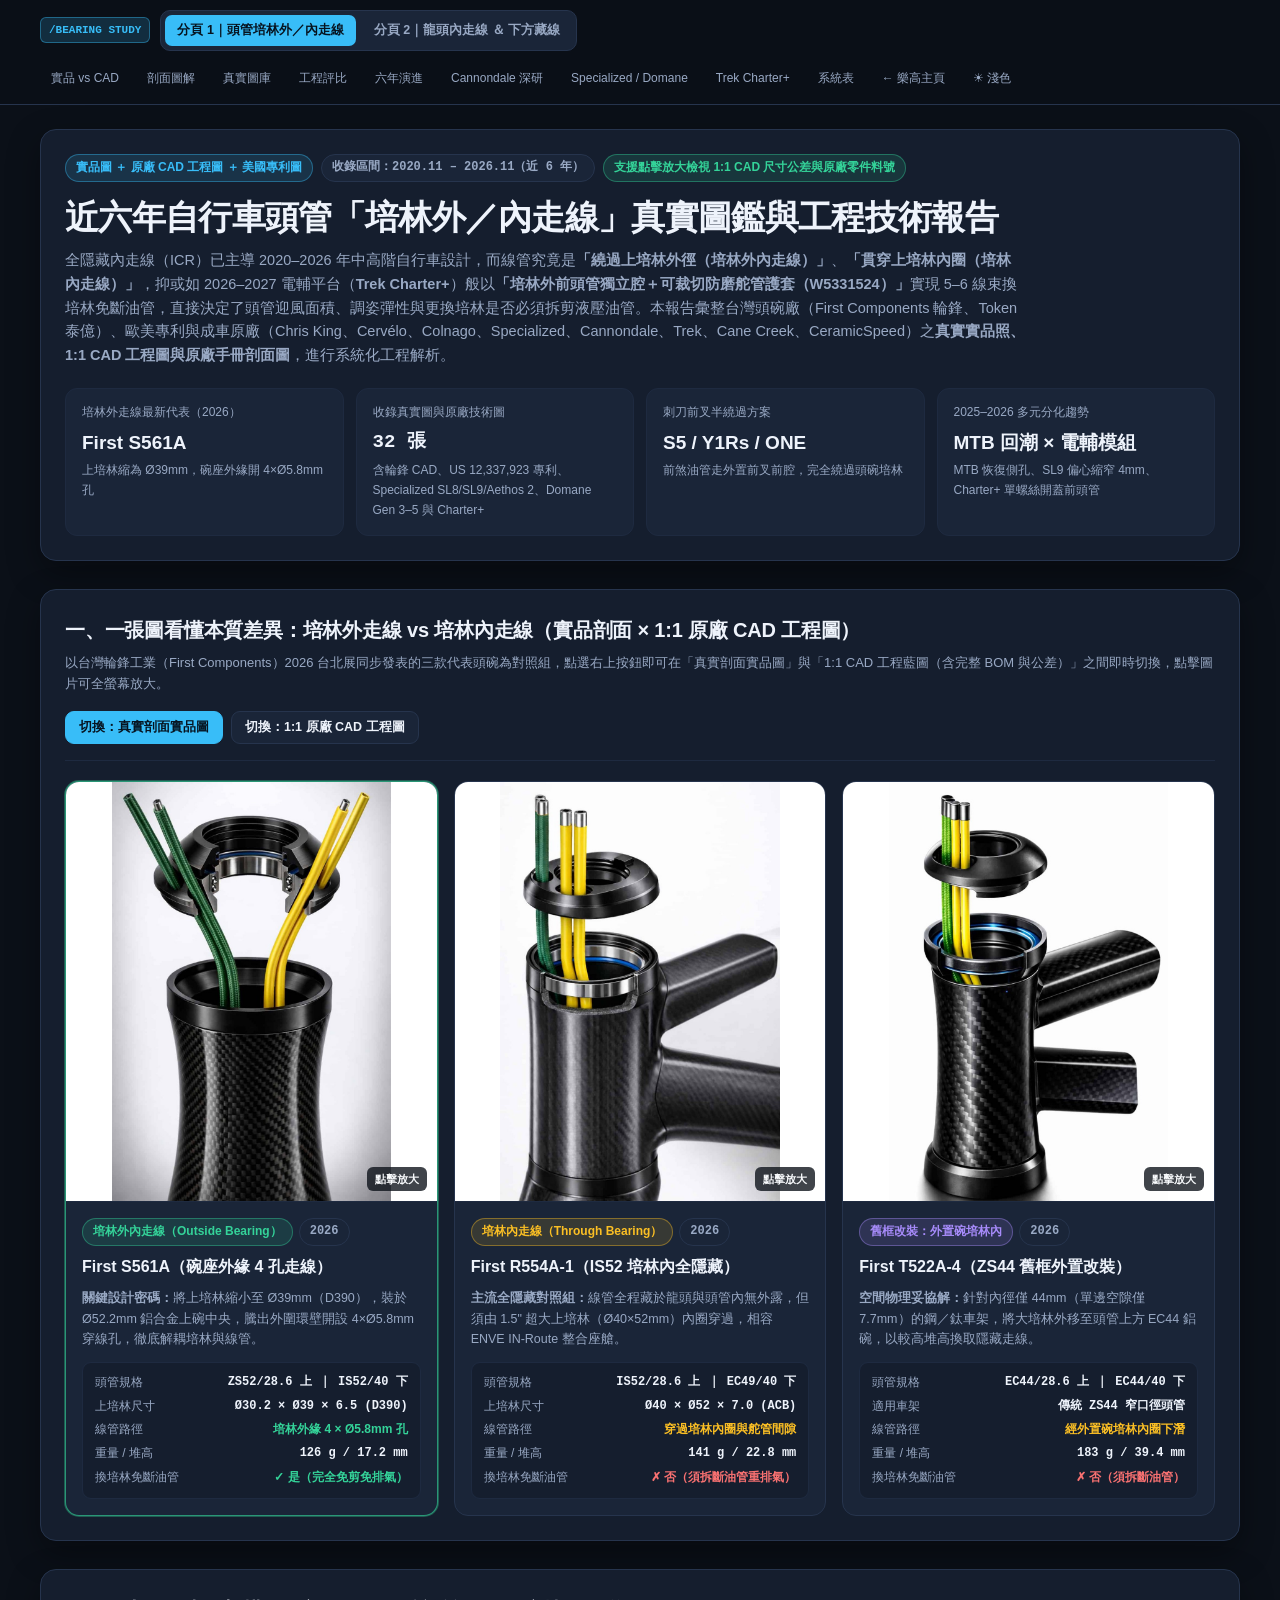
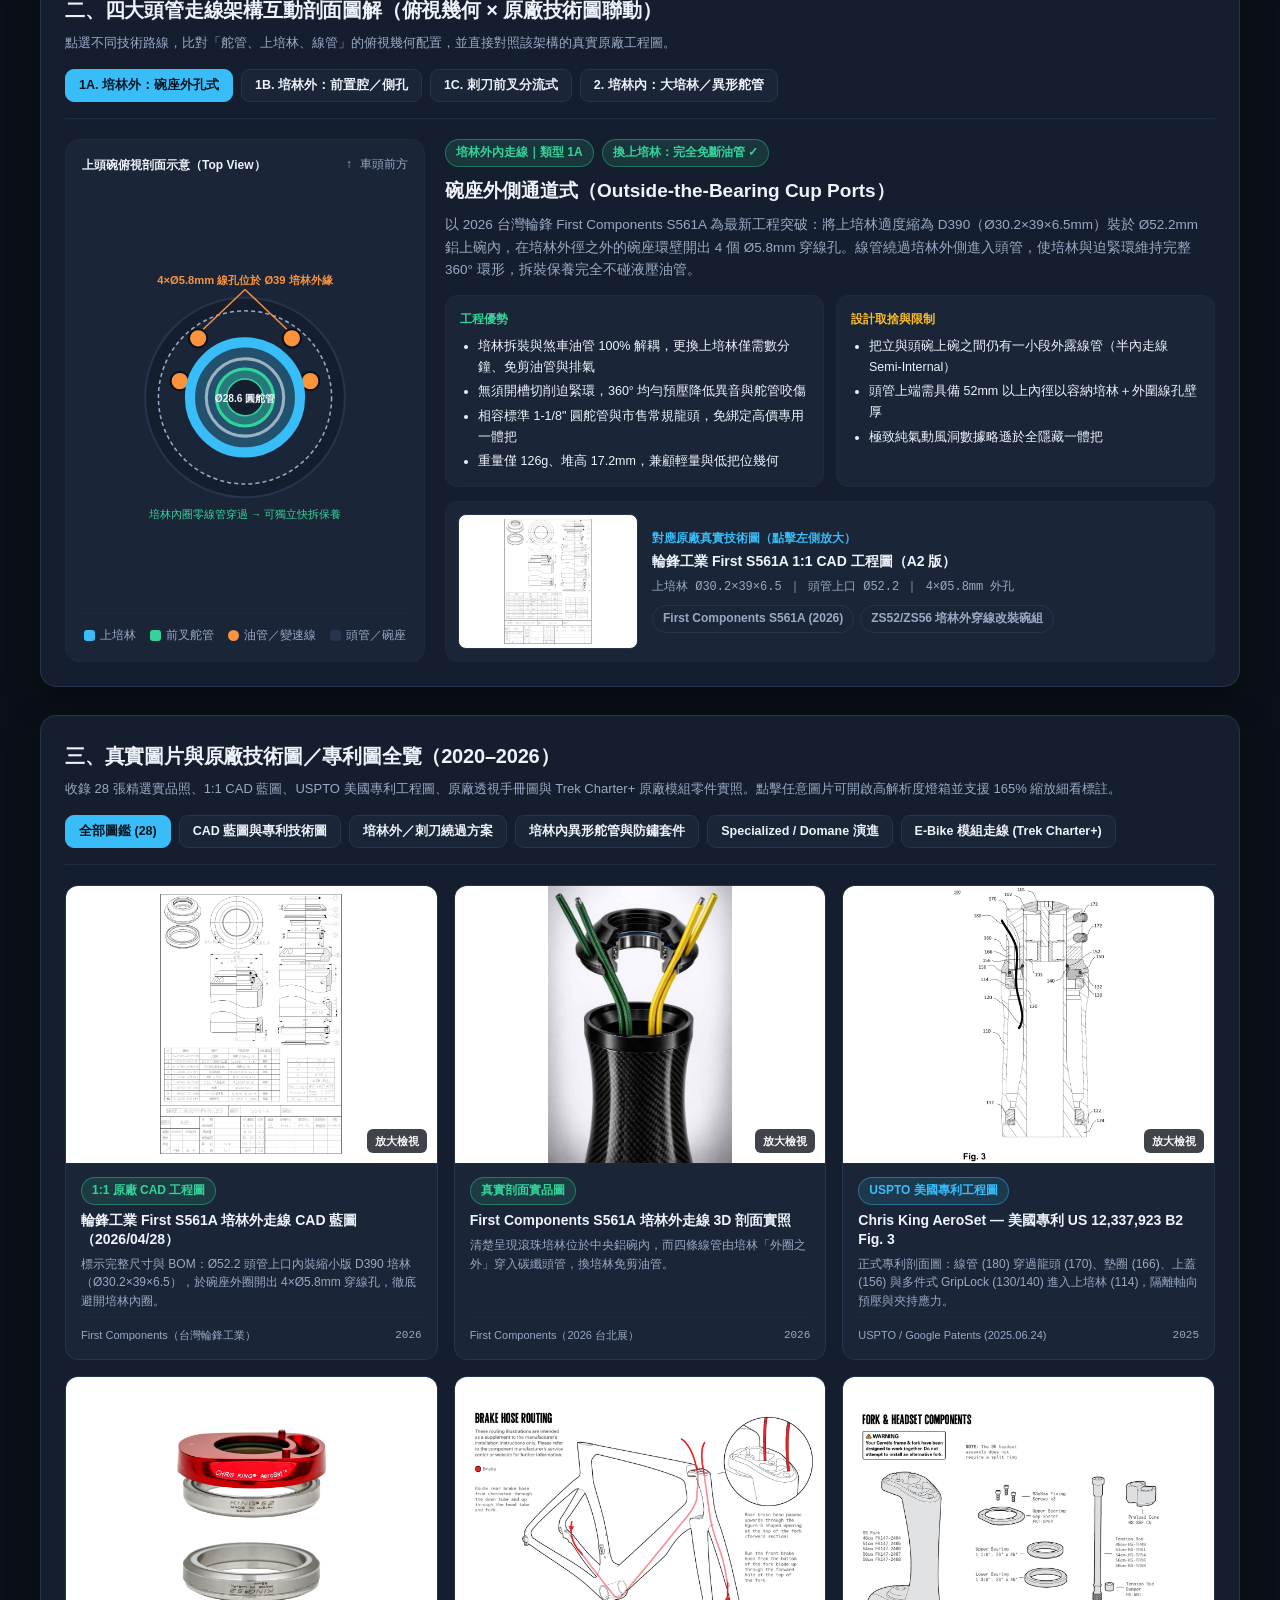
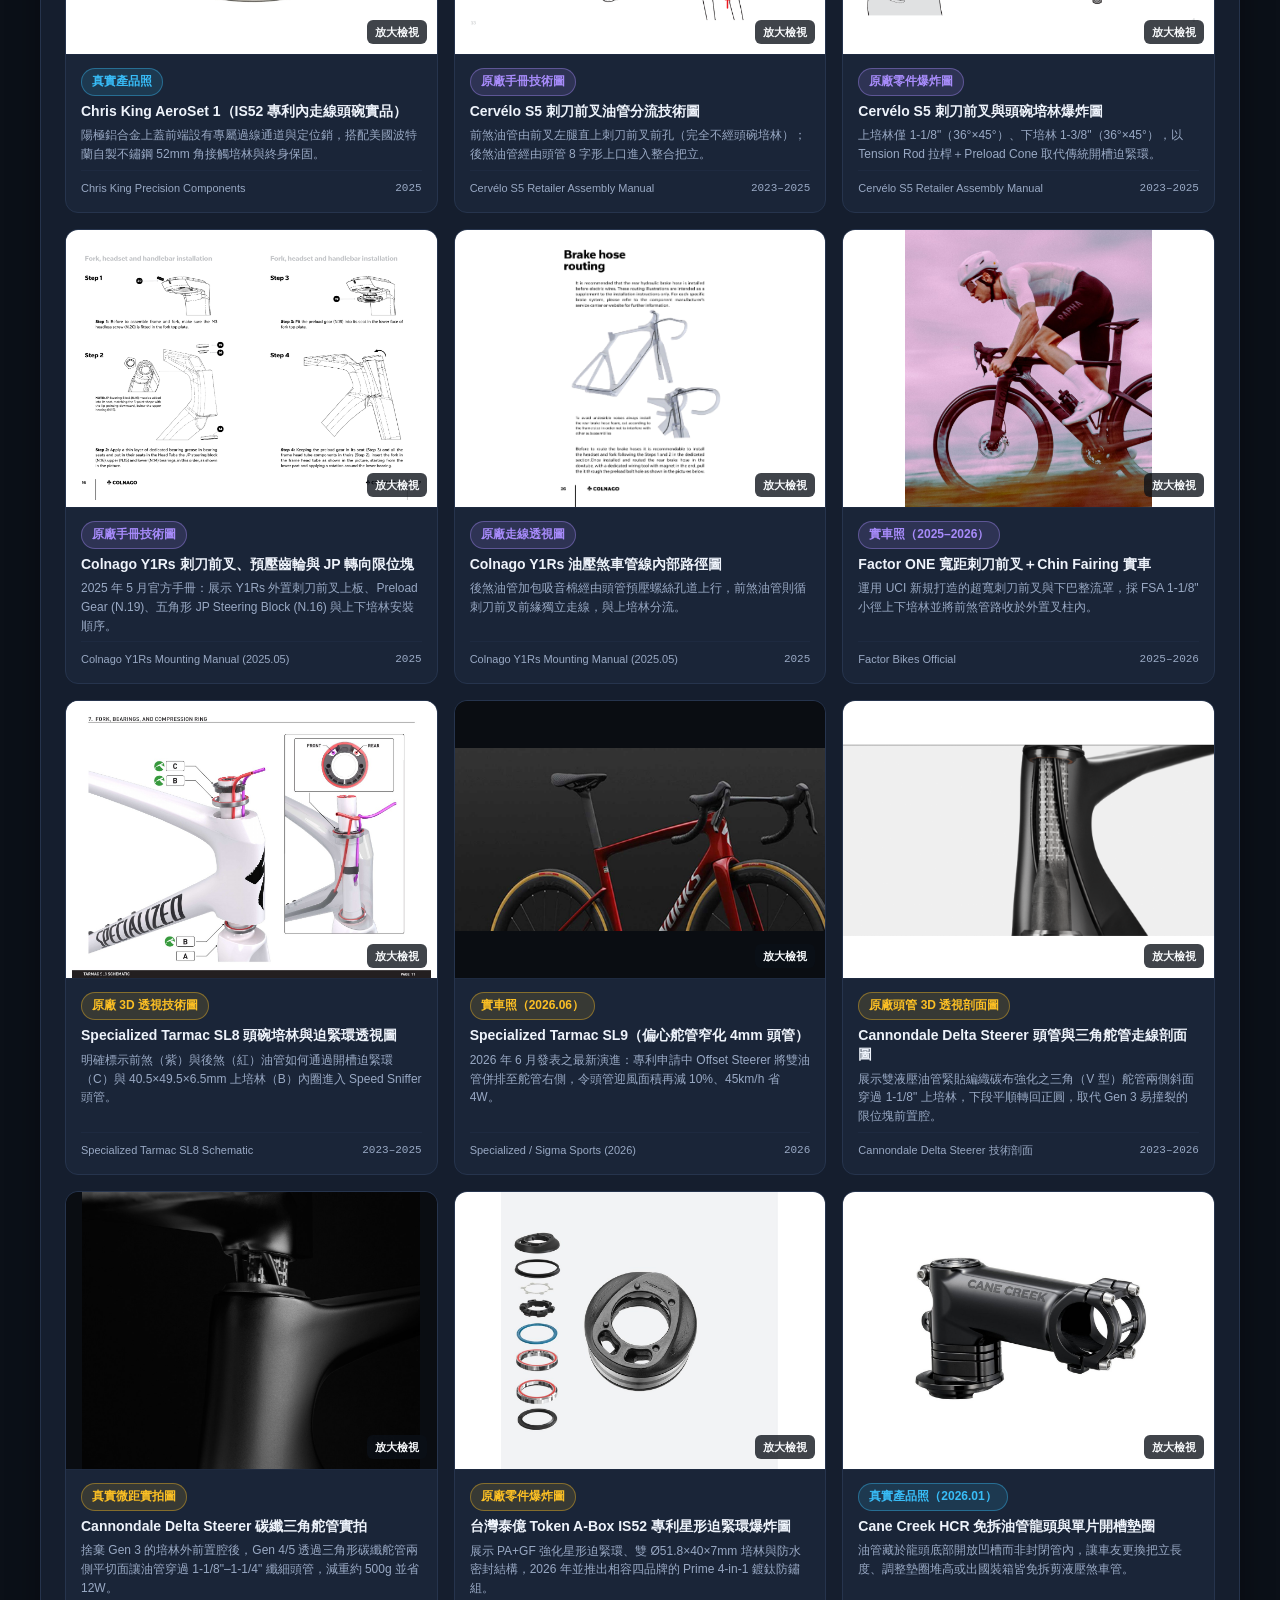
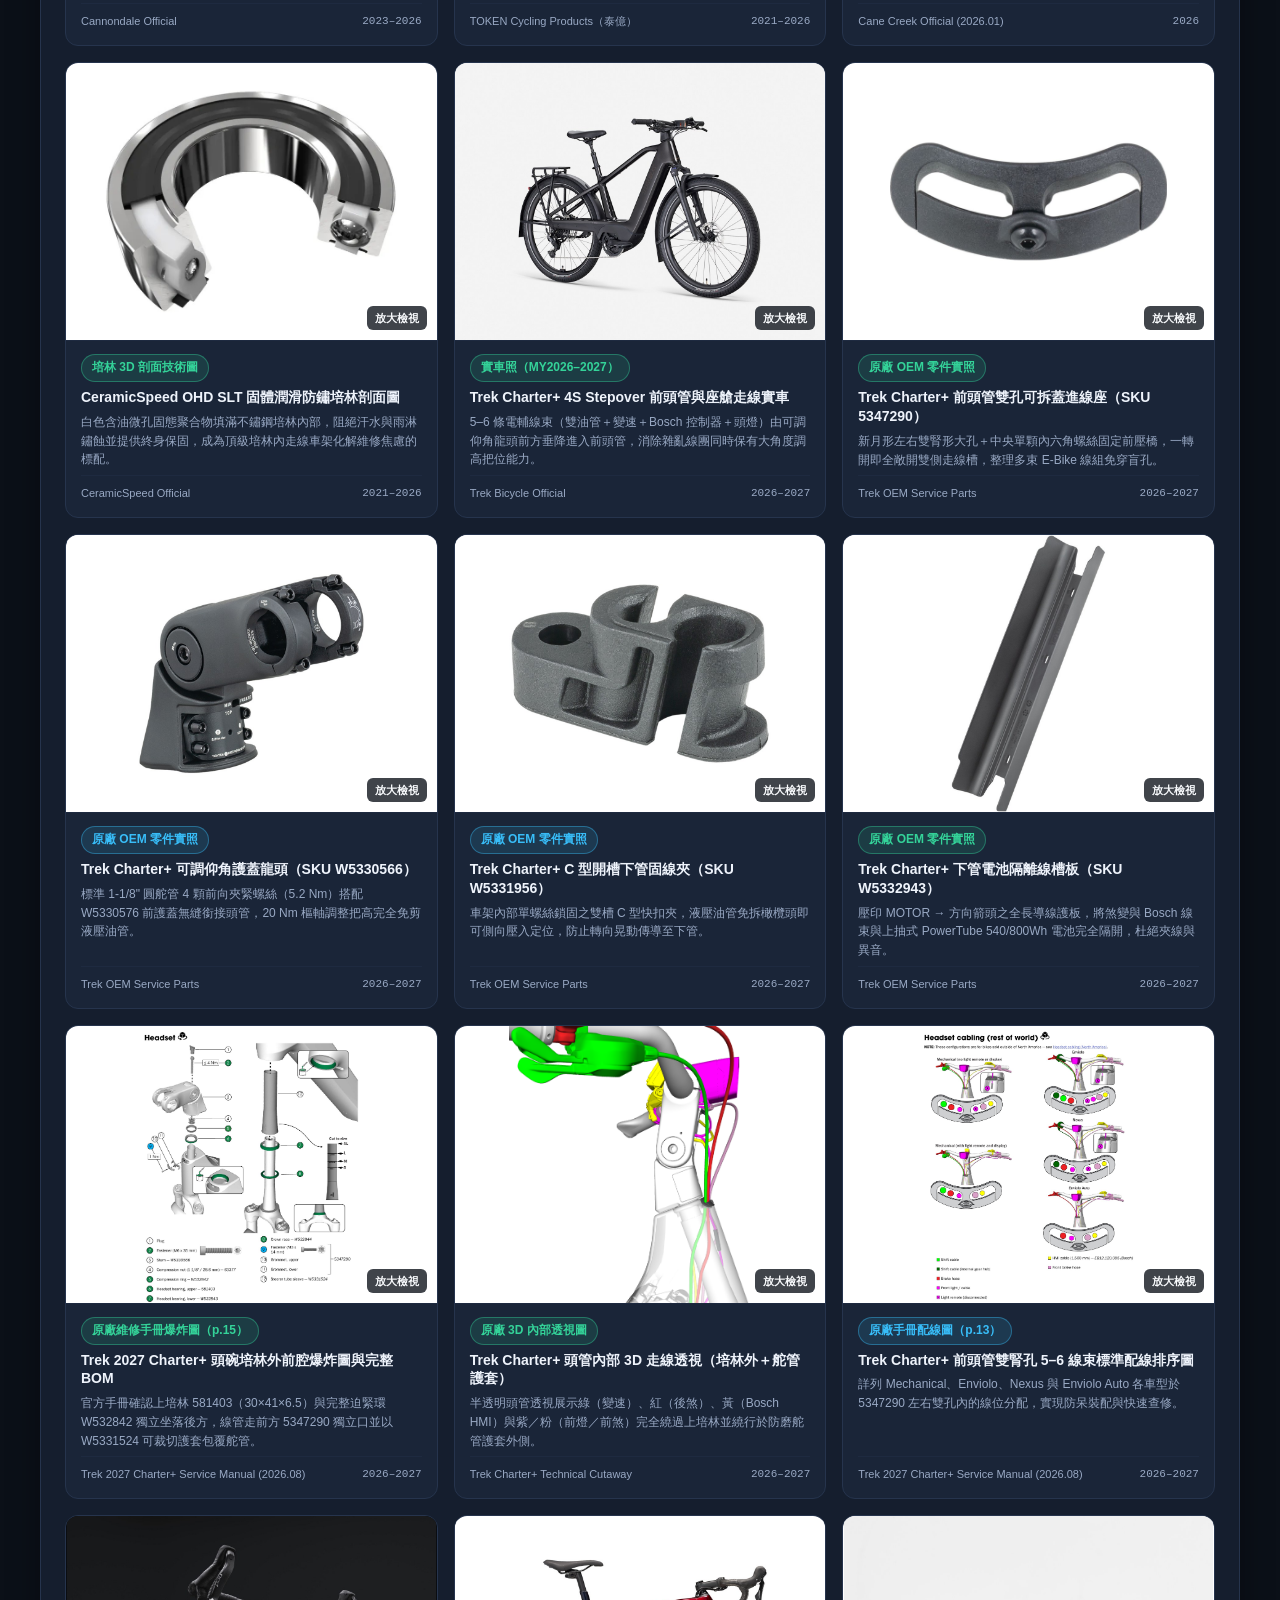
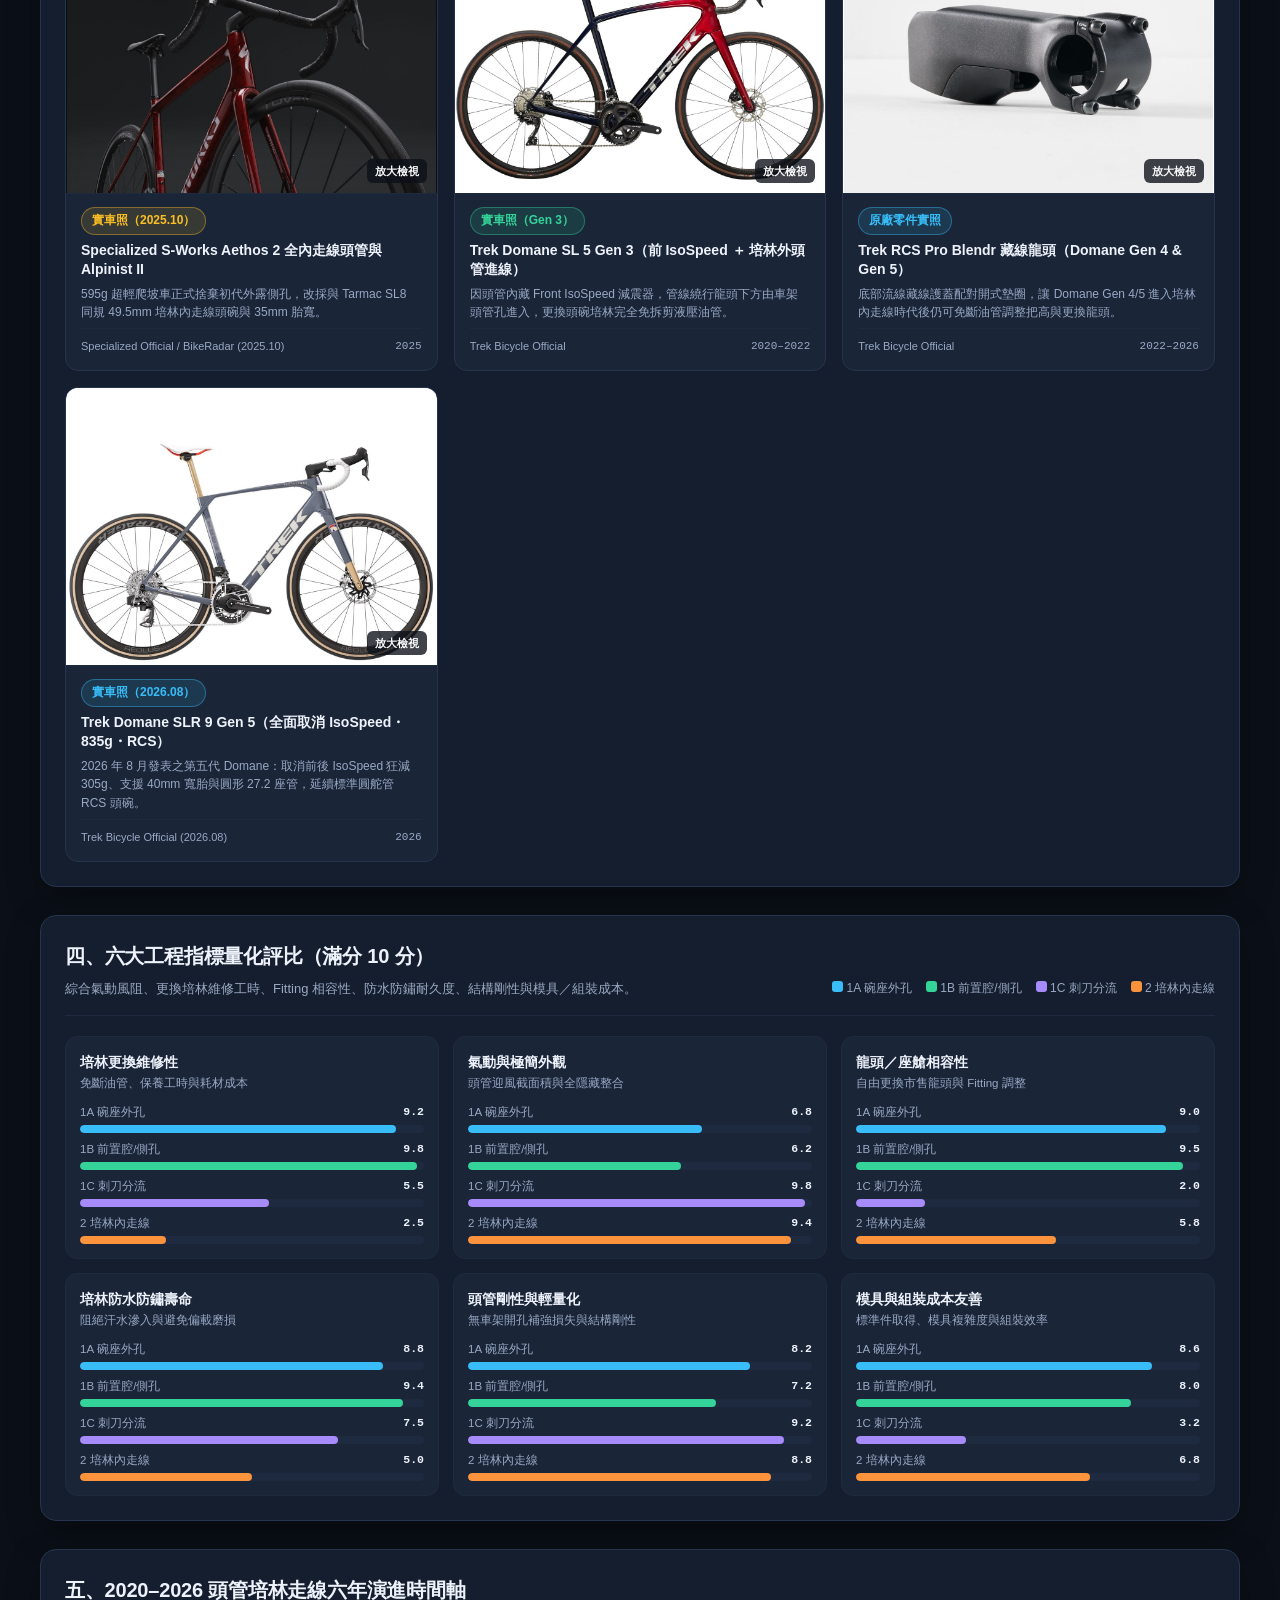
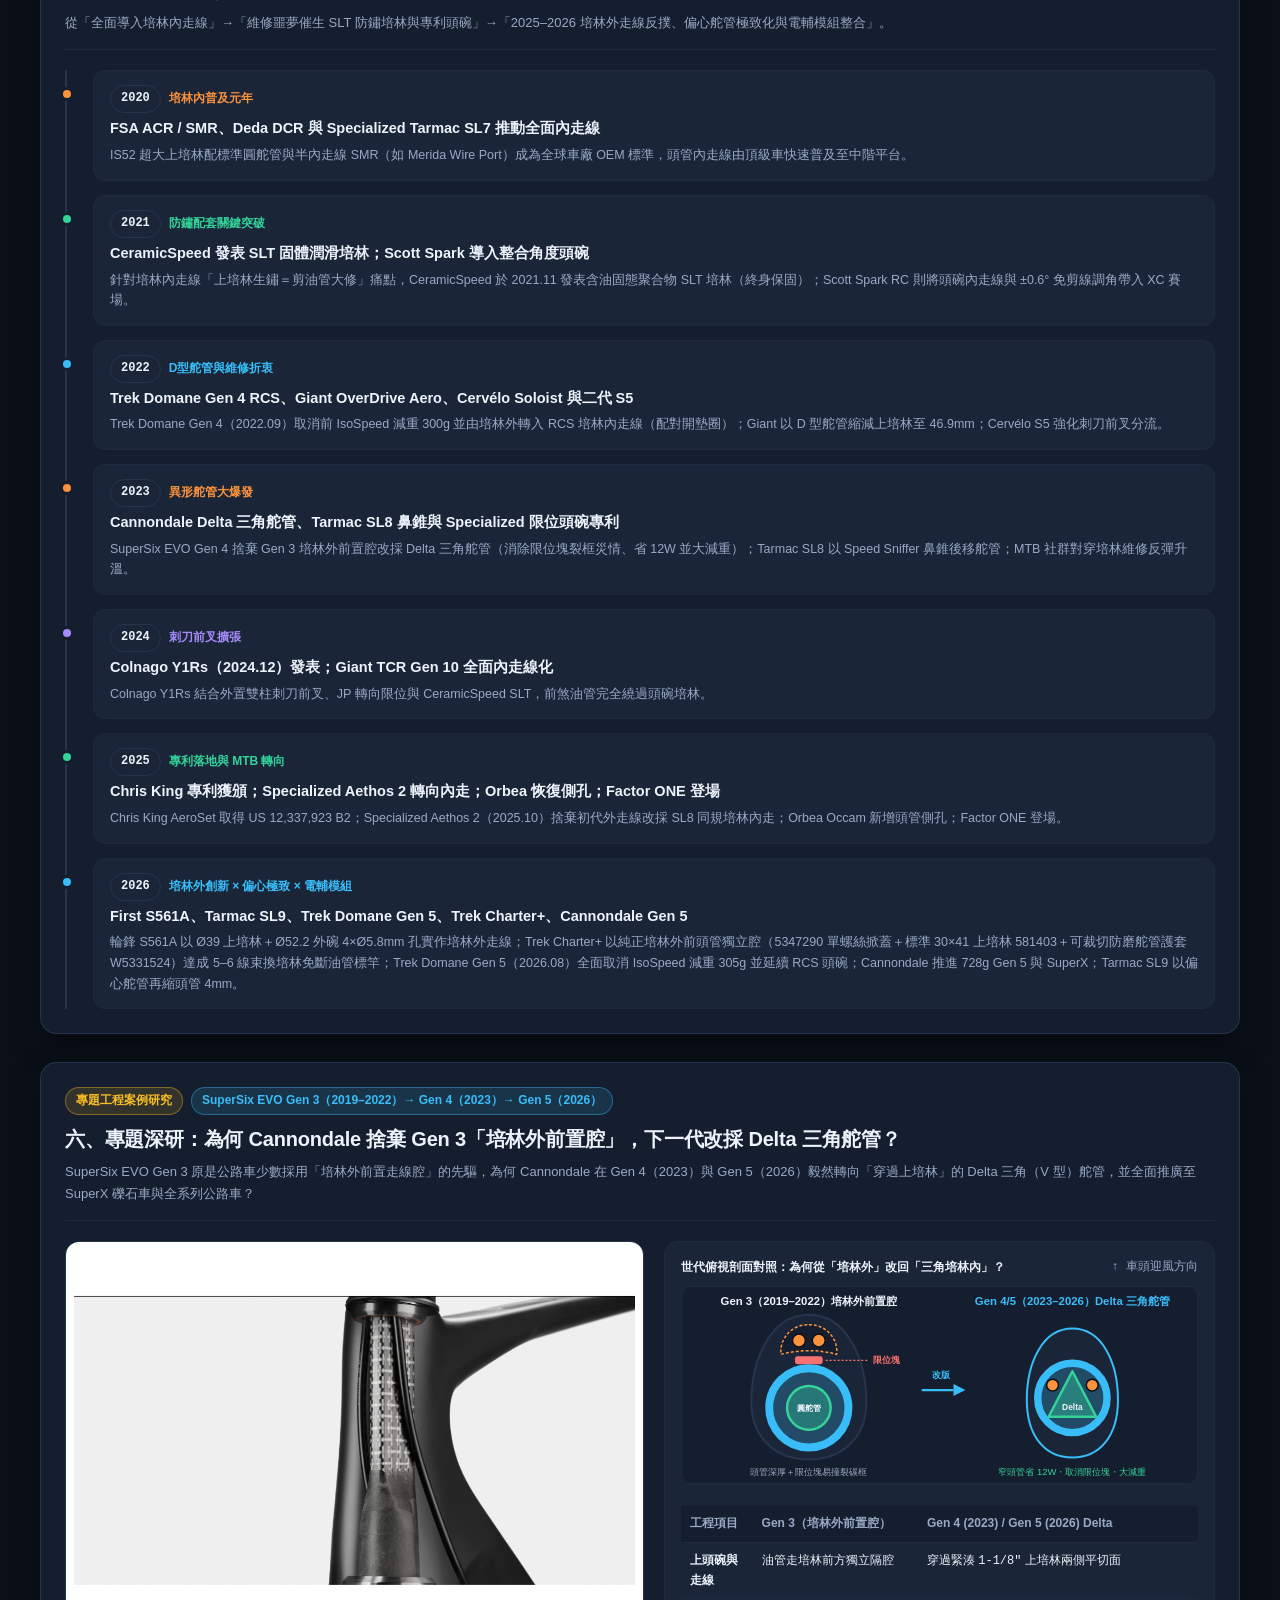
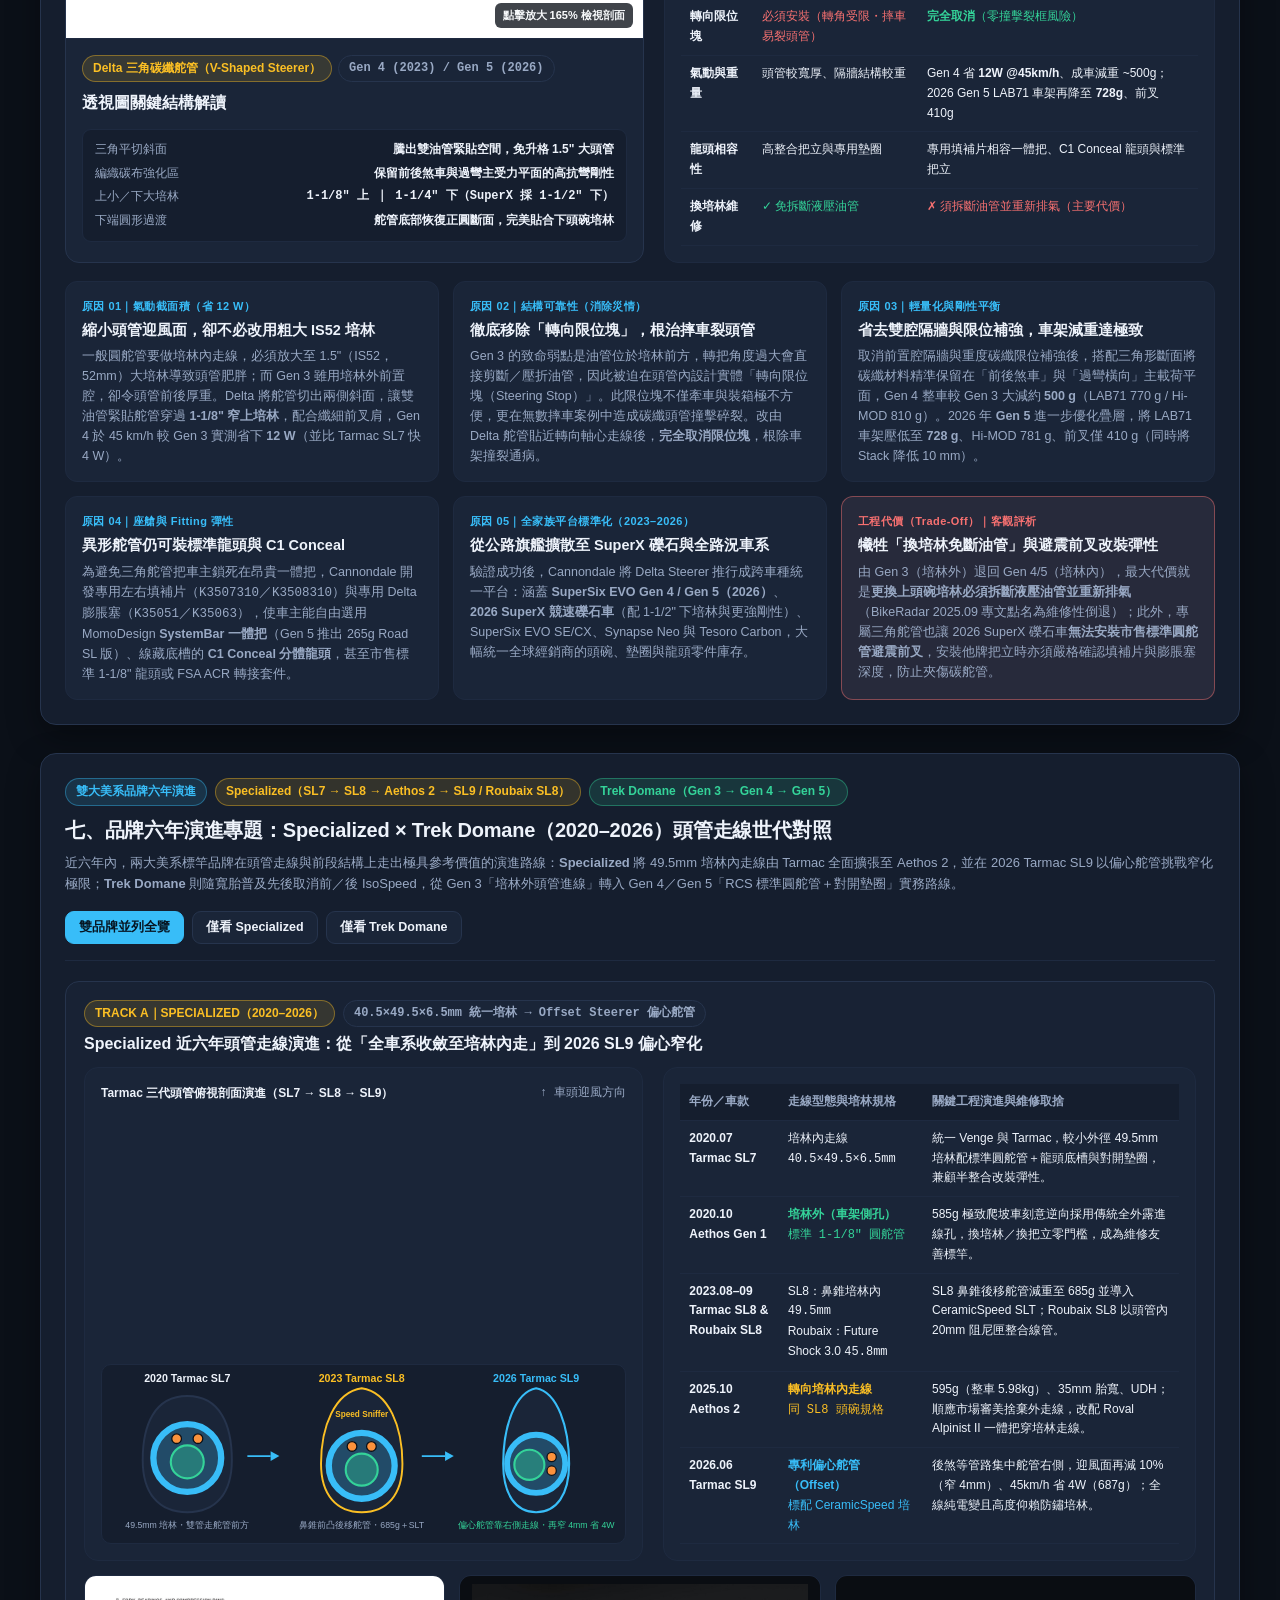
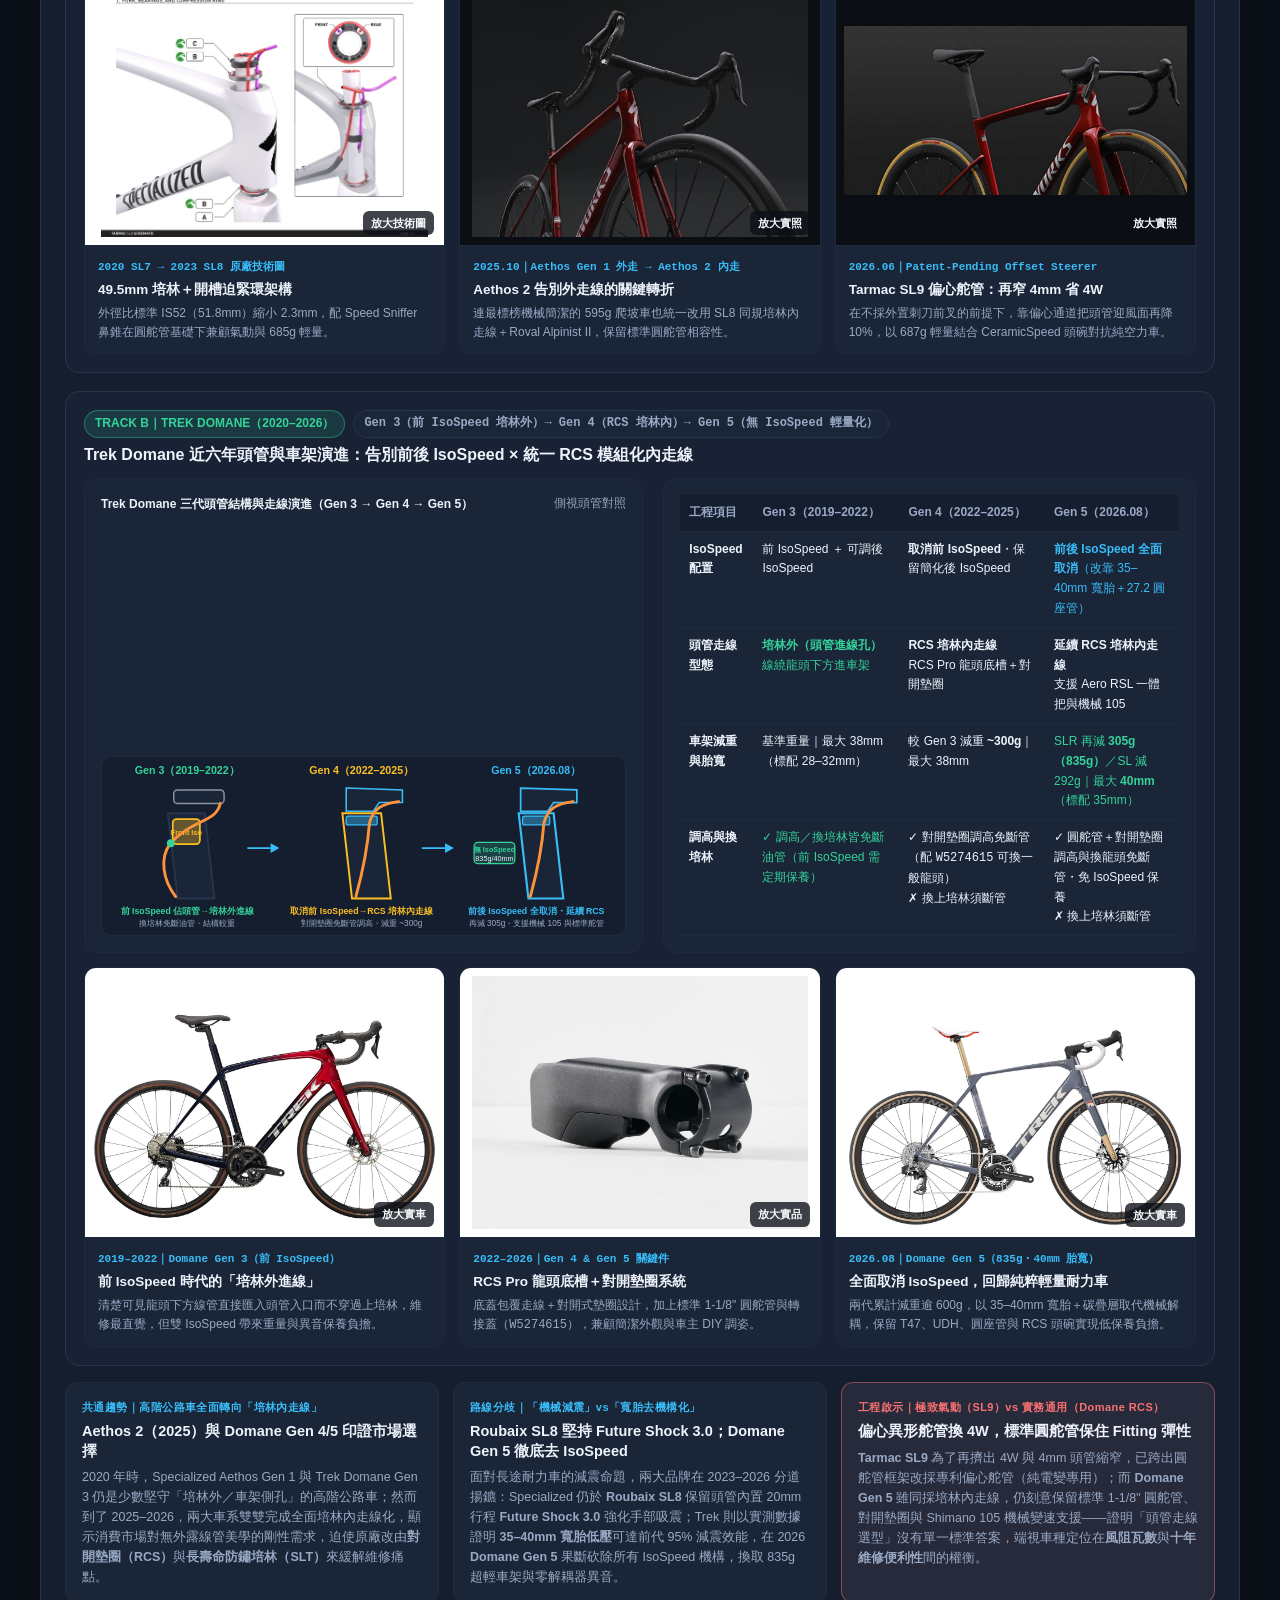
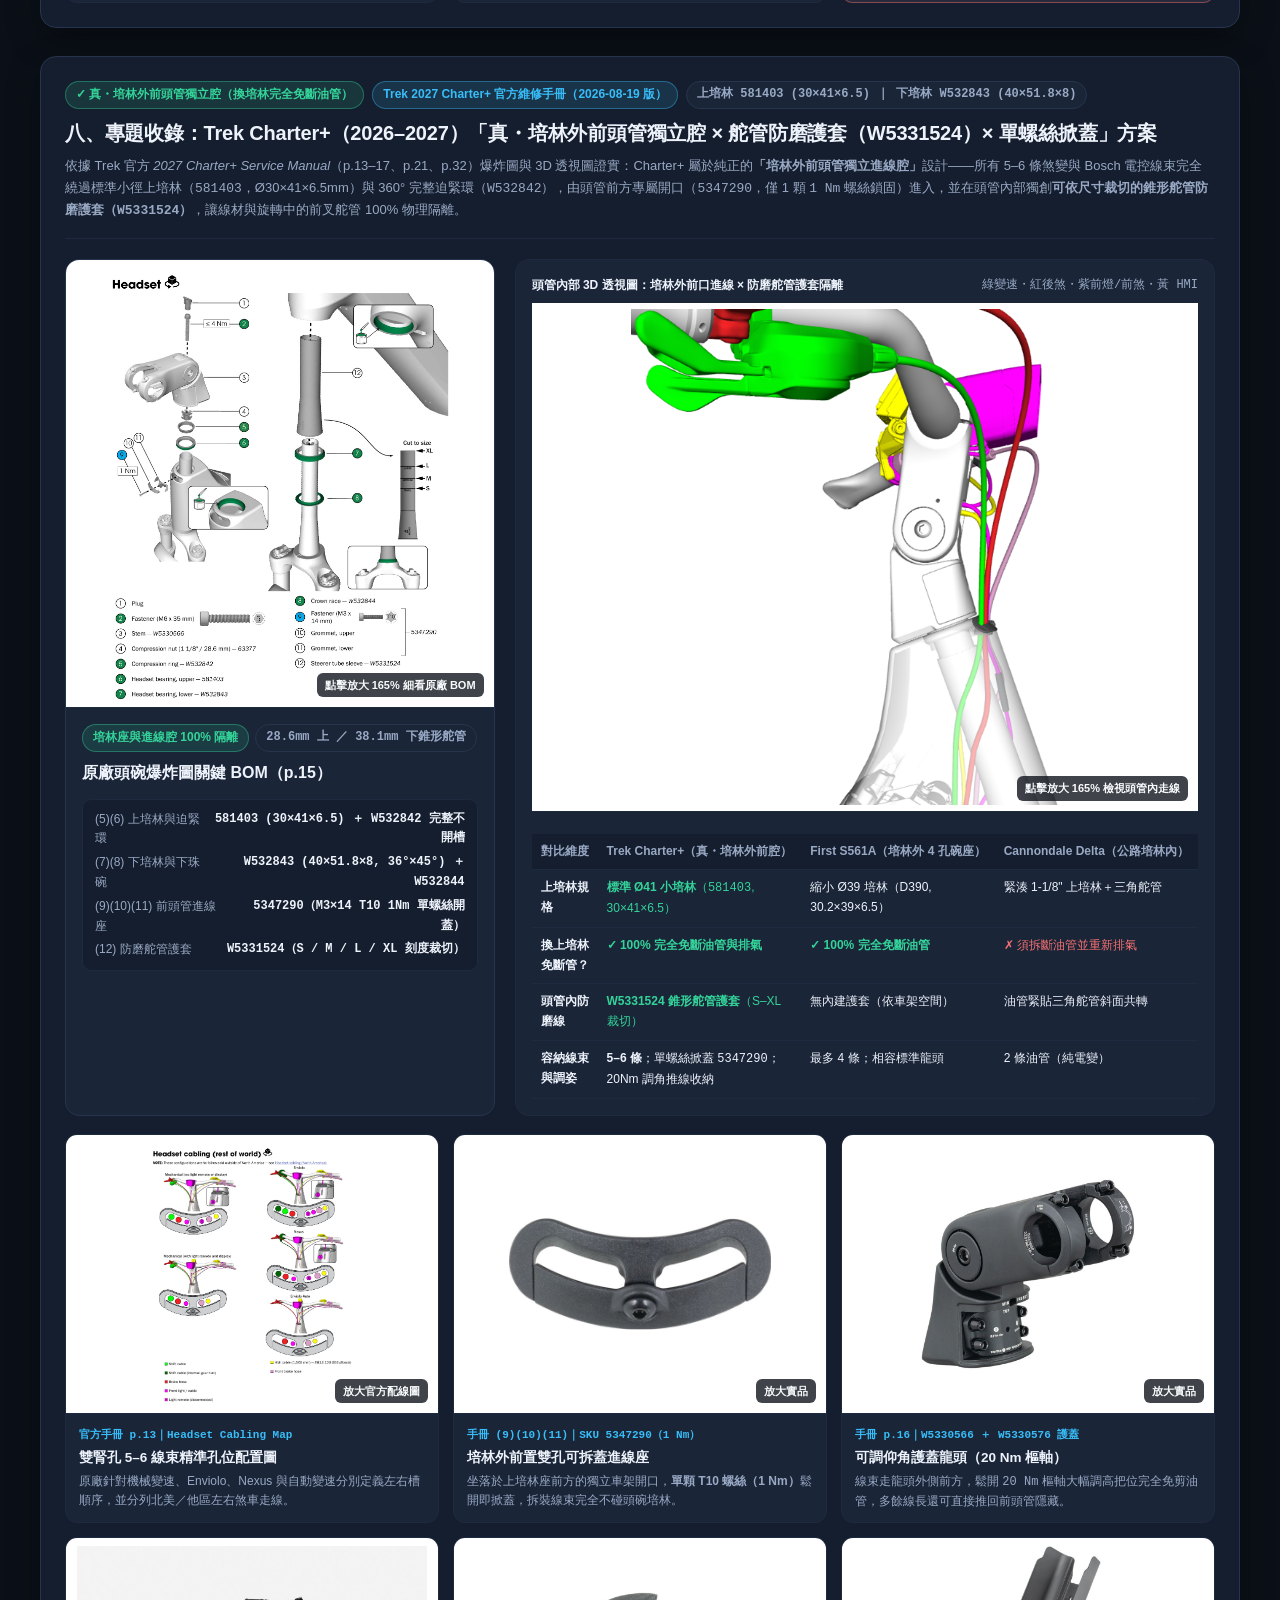
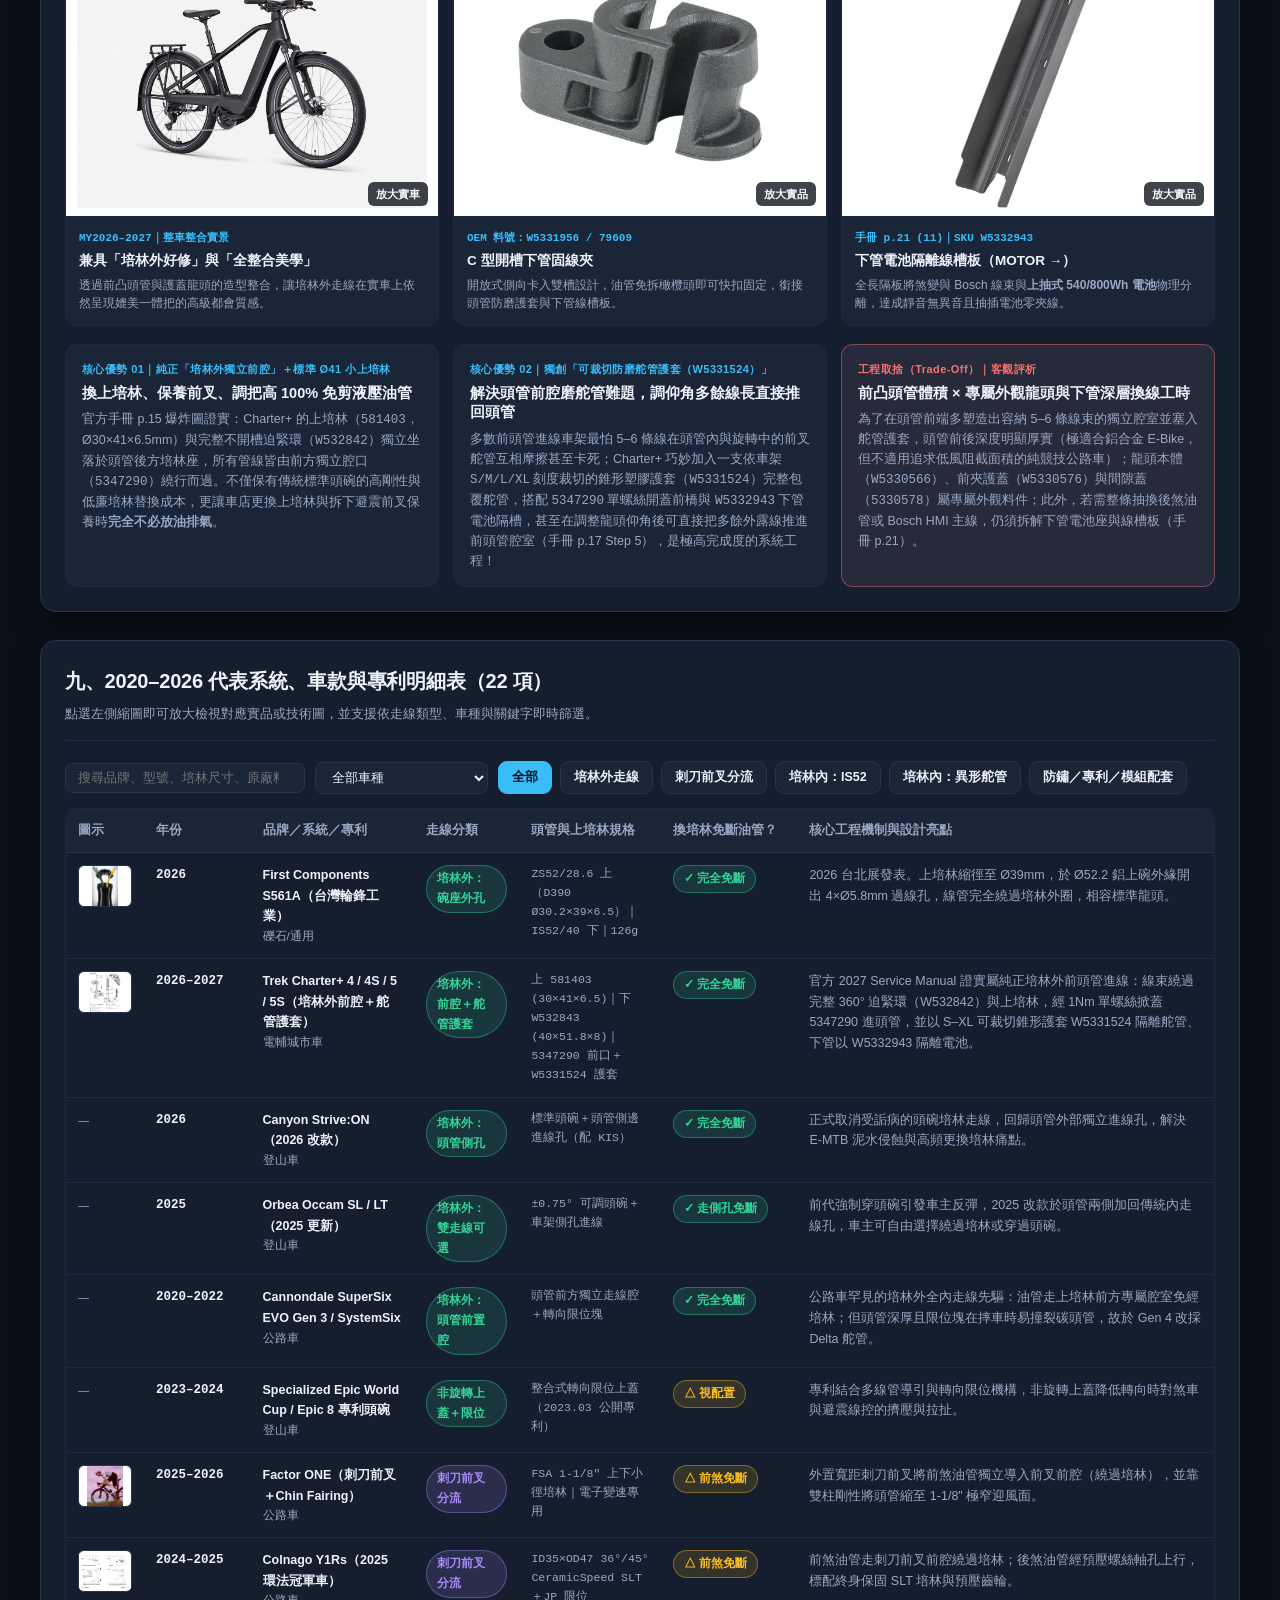
==== commit 9d013373: "Add BEARING STUDY Tab 2: 2020-2026 Stem Internal & Under-Stem Routing report (16 systems, 22 verifie" ====
--- a/BEARING STUDY/index.html
+++ b/BEARING STUDY/index.html
@@ -103,6 +103,29 @@
       color: var(--primary);
       border: 1px solid color-mix(in srgb, var(--primary) 40%, transparent);
     }
+    .page-tabs {
+      display: flex;
+      align-items: center;
+      gap: 6px;
+      background: var(--card-2);
+      border: 1px solid var(--border);
+      padding: 4px;
+      border-radius: 10px;
+    }
+    .page-tab {
+      padding: 5px 12px;
+      border-radius: 7px;
+      font-size: 12.5px;
+      font-weight: 700;
+      color: var(--muted);
+      transition: all 0.15s;
+      white-space: nowrap;
+    }
+    .page-tab:hover { color: var(--fg); text-decoration: none; }
+    .page-tab.active {
+      background: var(--primary);
+      color: var(--primary-fg);
+    }
     .nav-links {
       display: flex;
       align-items: center;
@@ -756,7 +779,10 @@
     <div class="topbar-inner">
       <div class="brand">
         <span class="brand-badge mono">/BEARING STUDY</span>
-        <span>自行車頭管培林外／內走線技術報告（2020–2026）</span>
+        <div class="page-tabs" role="tablist" aria-label="報告分頁切換">
+          <a class="page-tab active" href="./index.html">分頁 1｜頭管培林外／內走線</a>
+          <a class="page-tab" href="./stem-routing.html">分頁 2｜龍頭內走線 ＆ 下方藏線</a>
+        </div>
       </div>
       <div class="nav-links">
         <a href="#showdown">實品 vs CAD</a>
